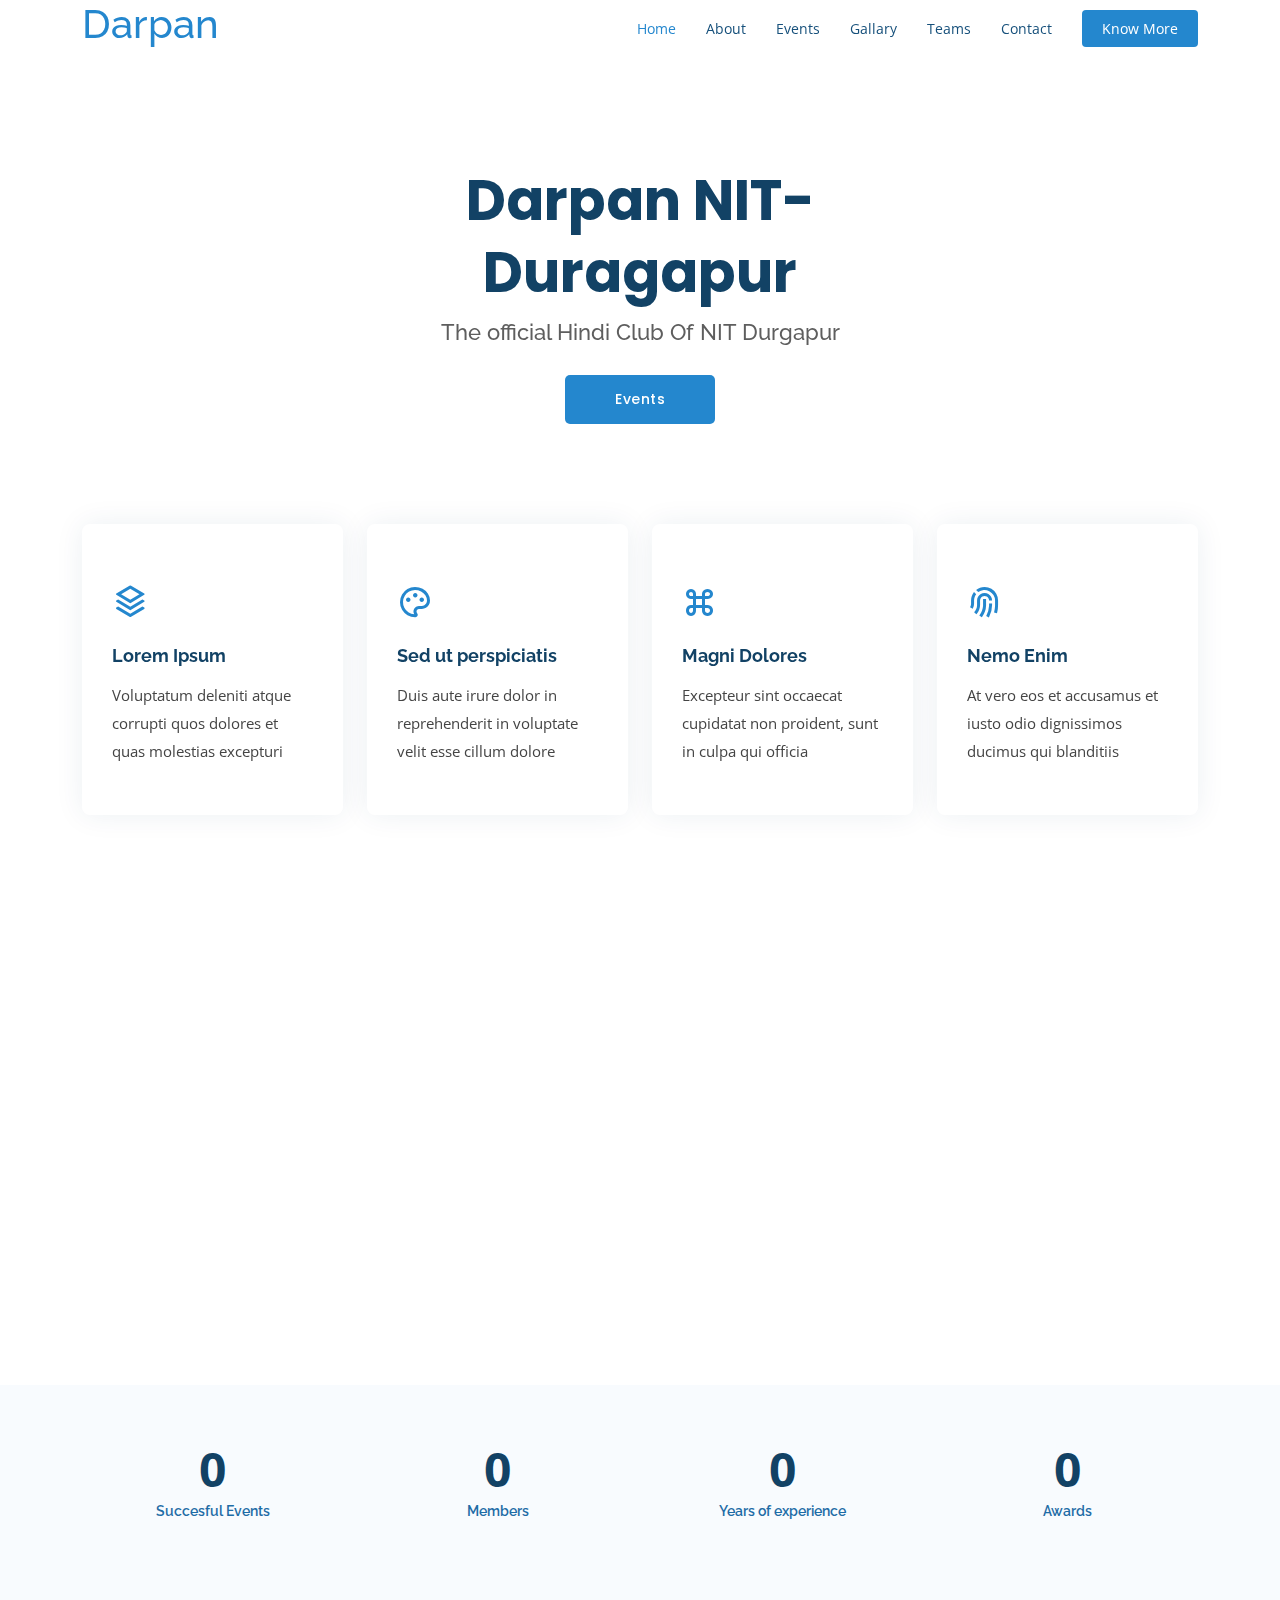
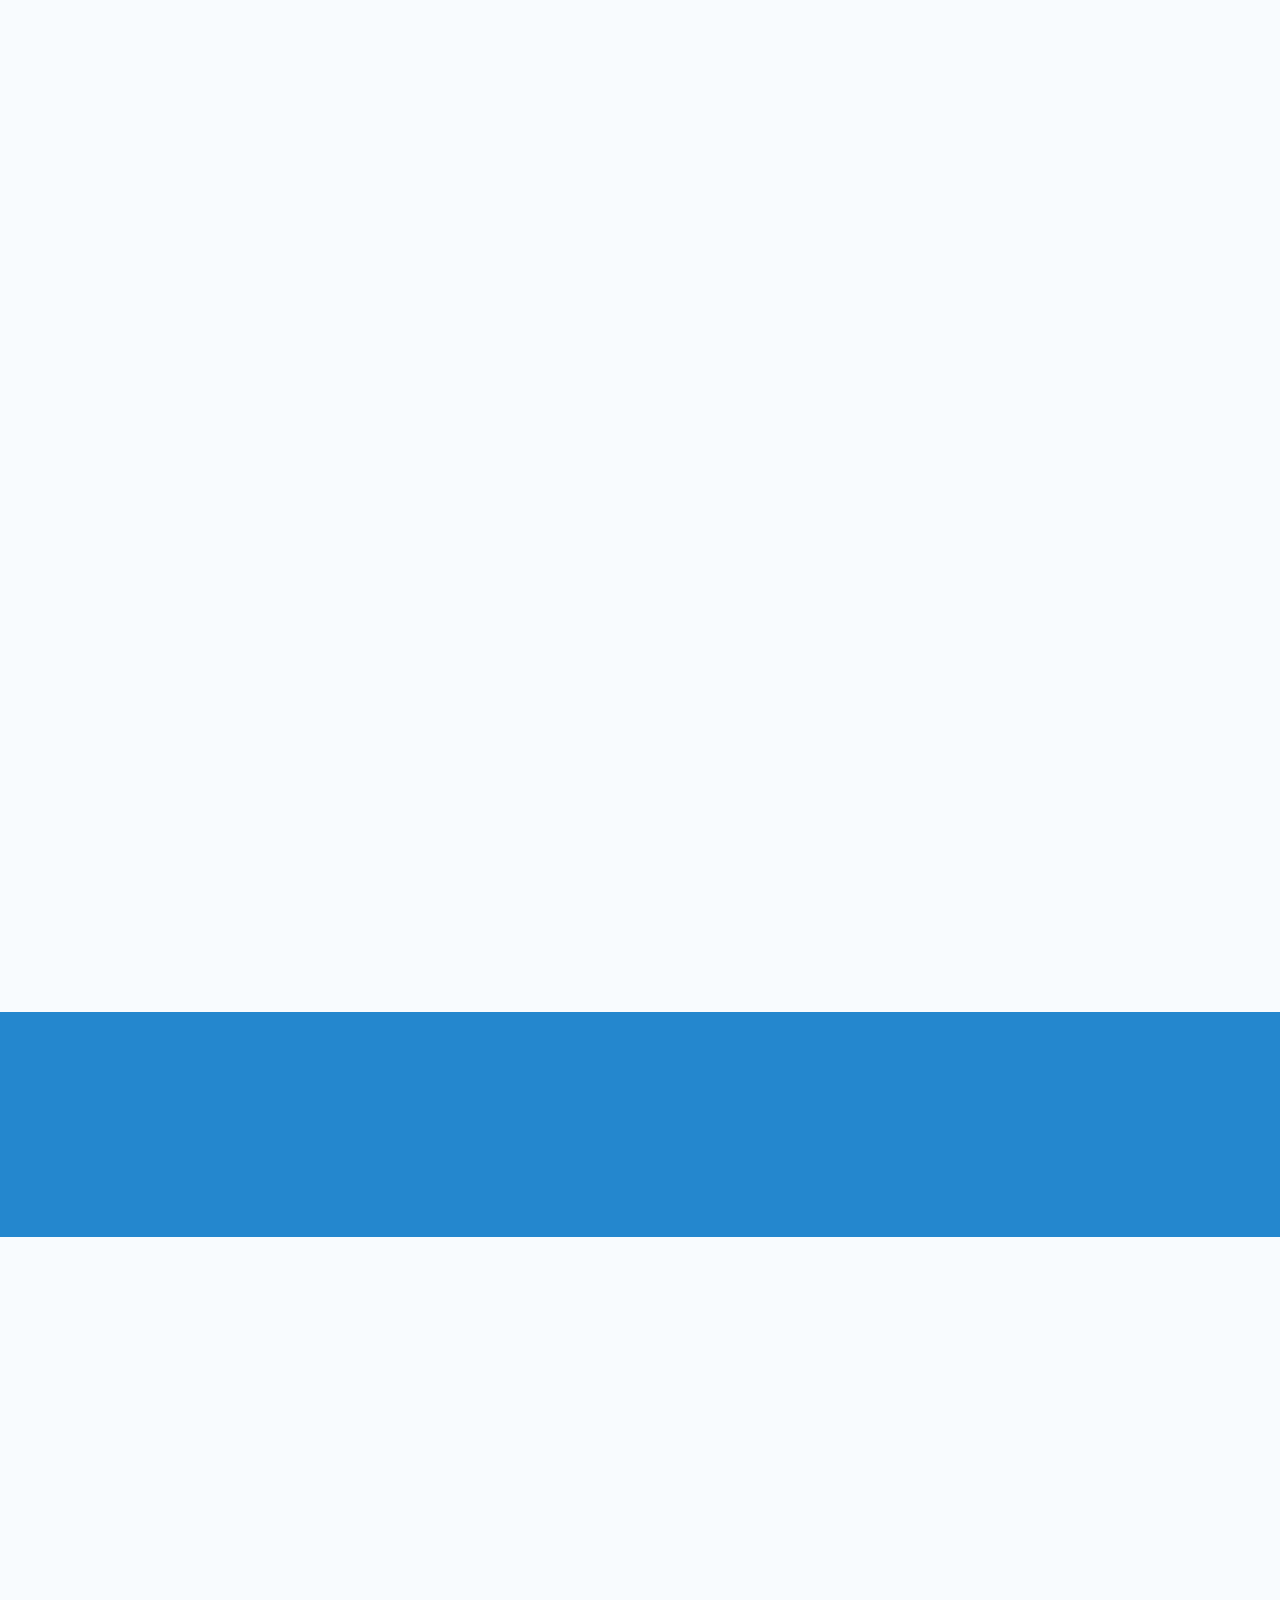
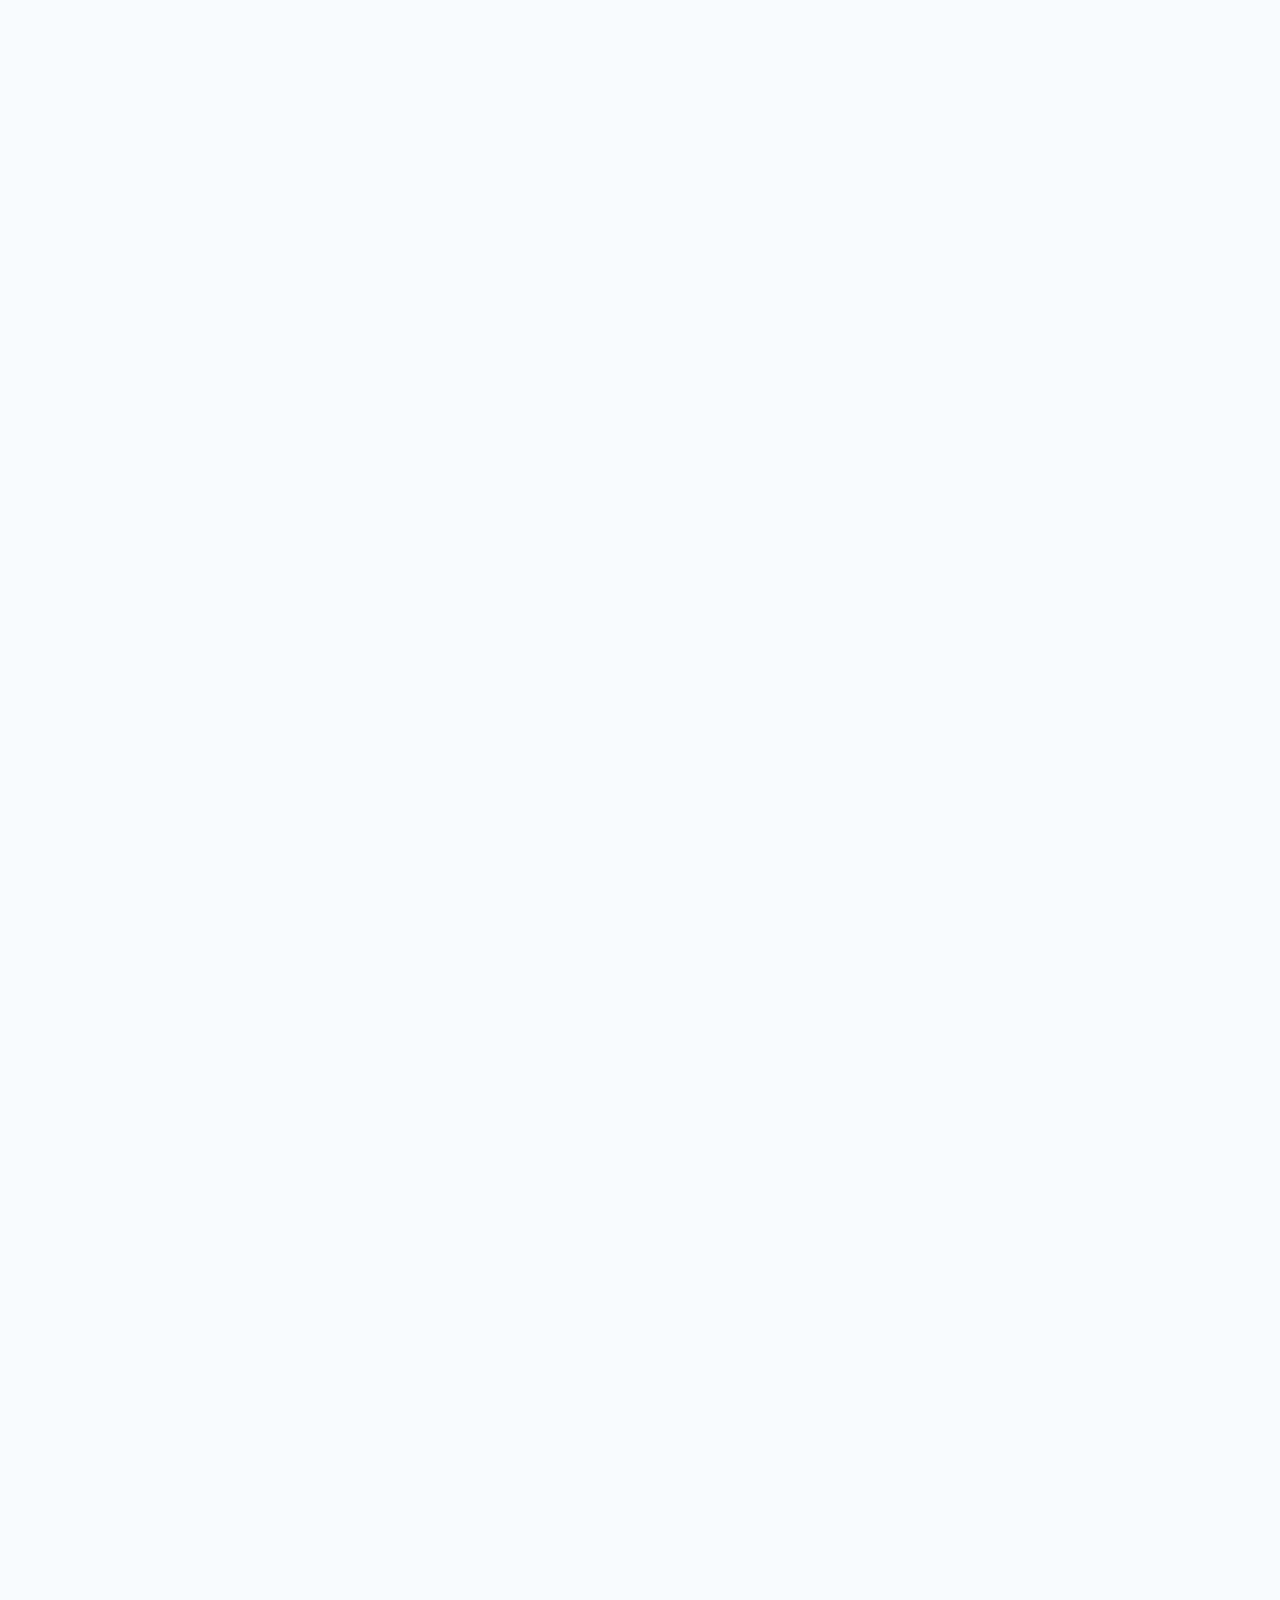
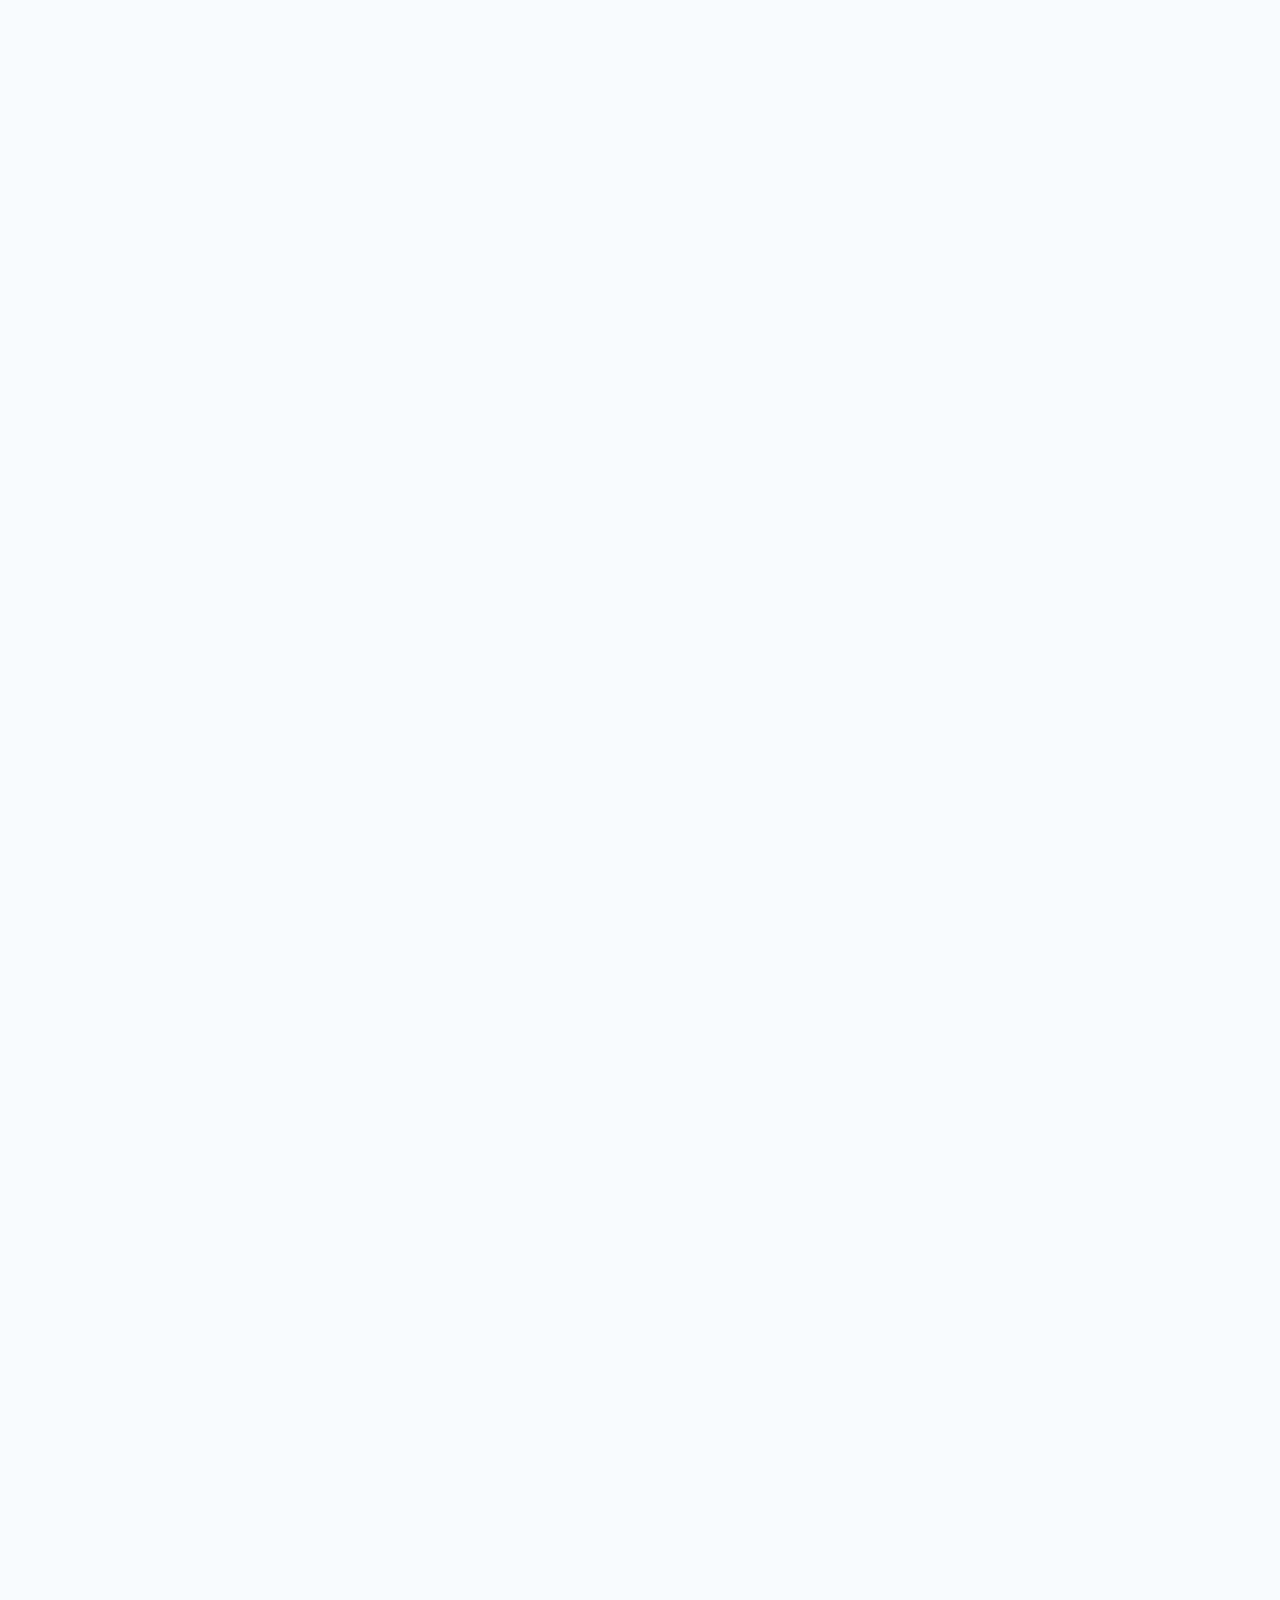
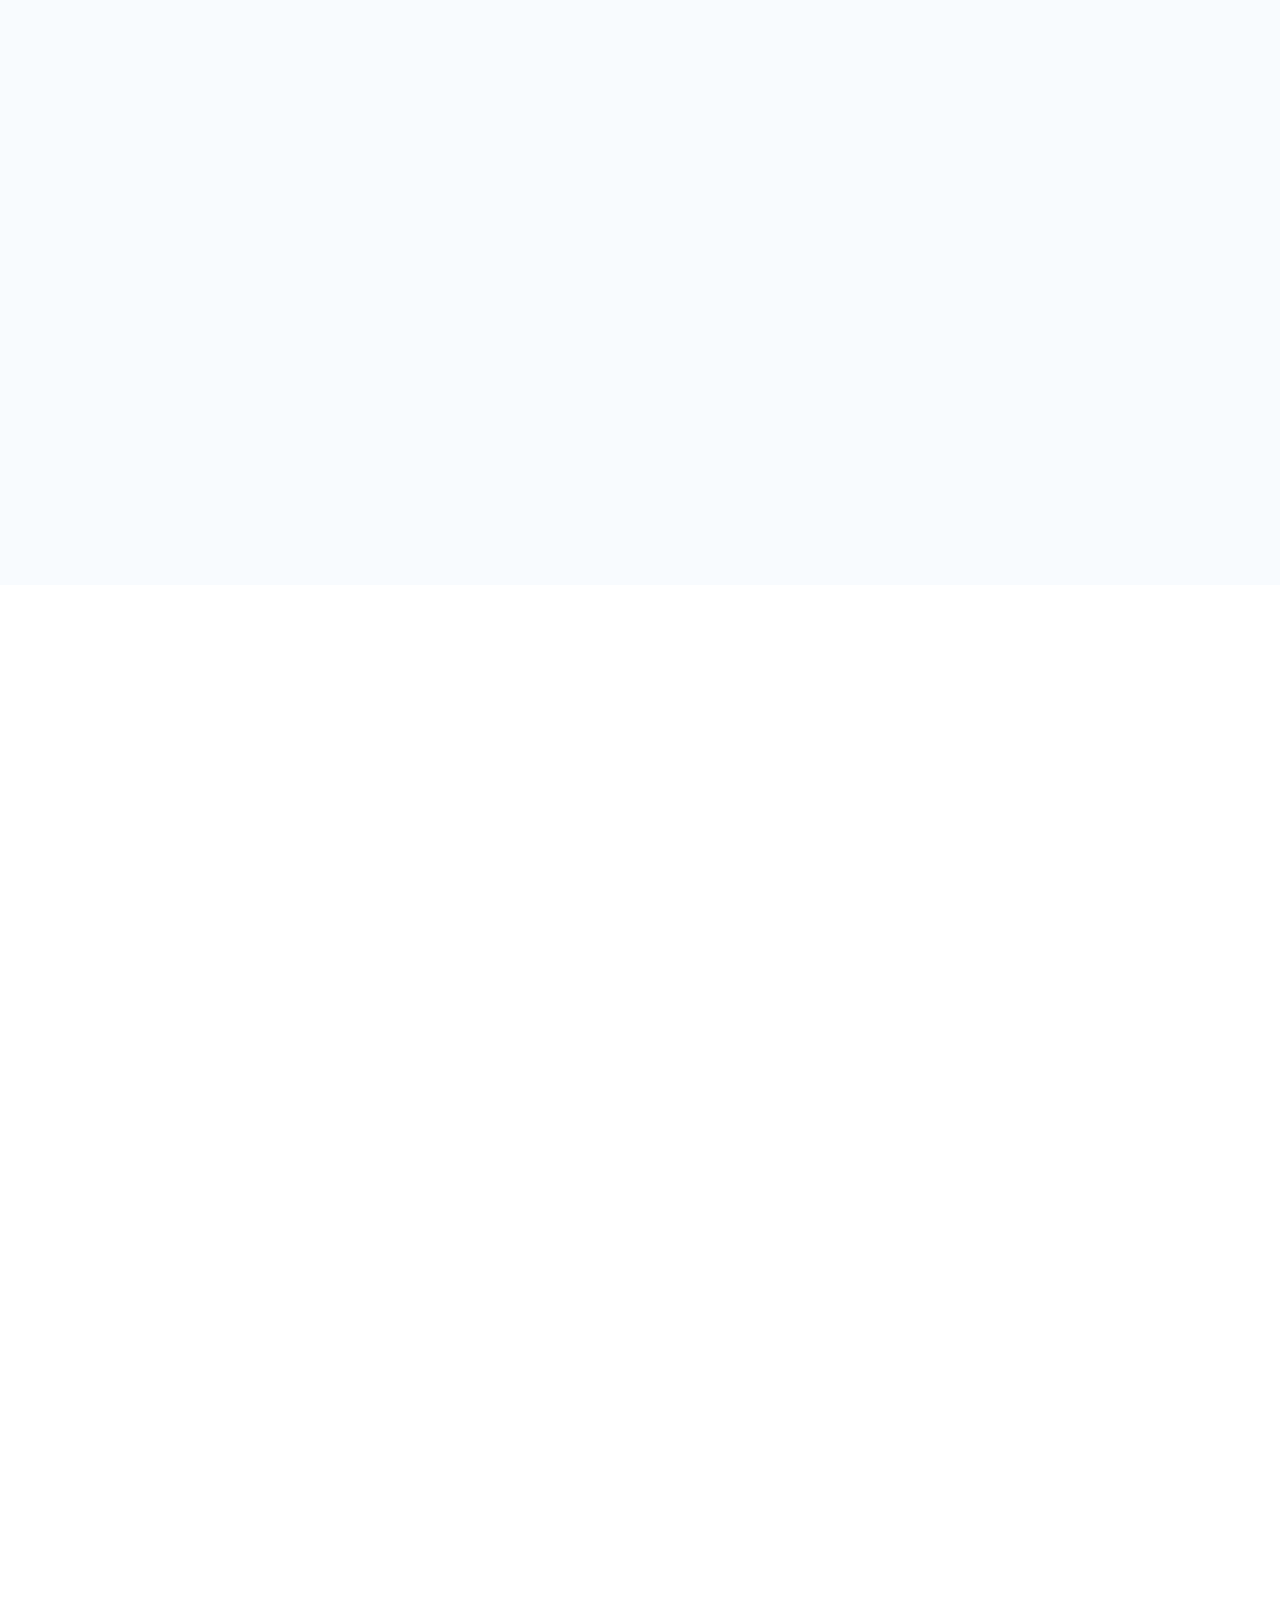
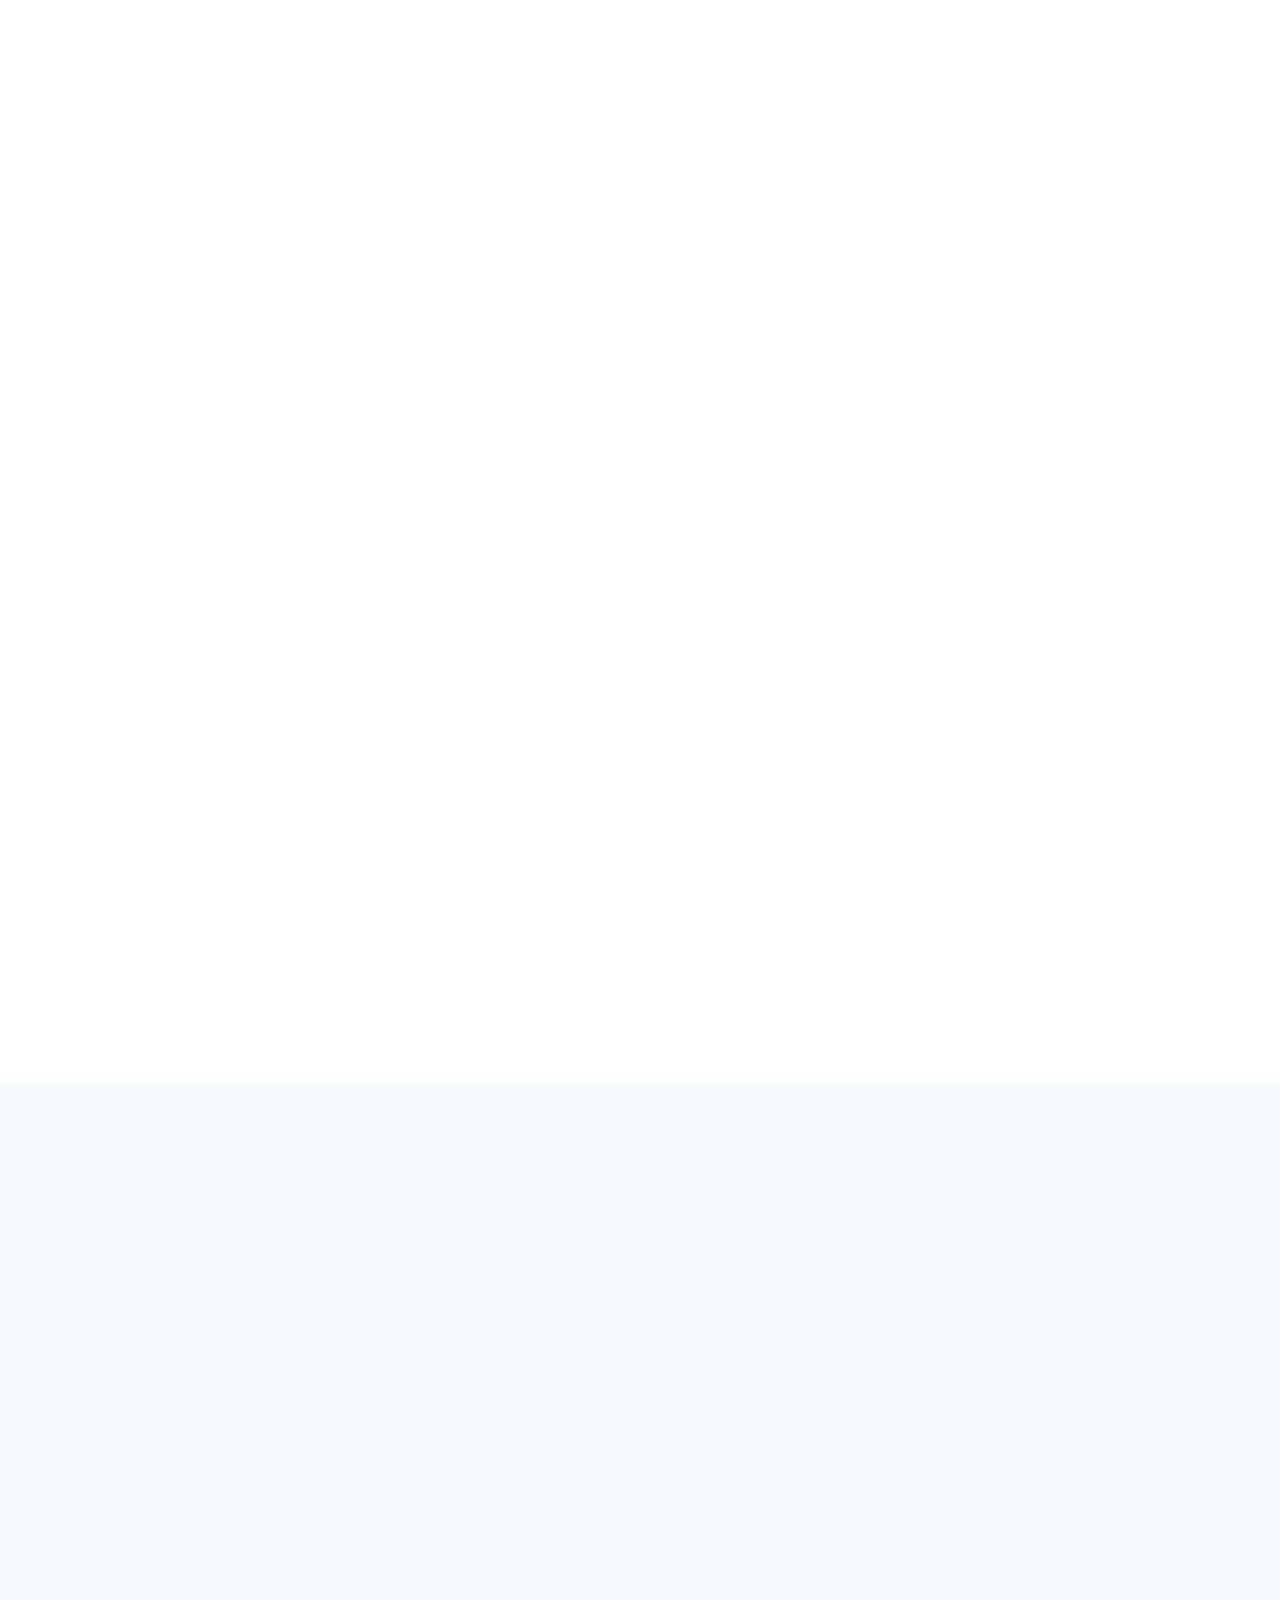
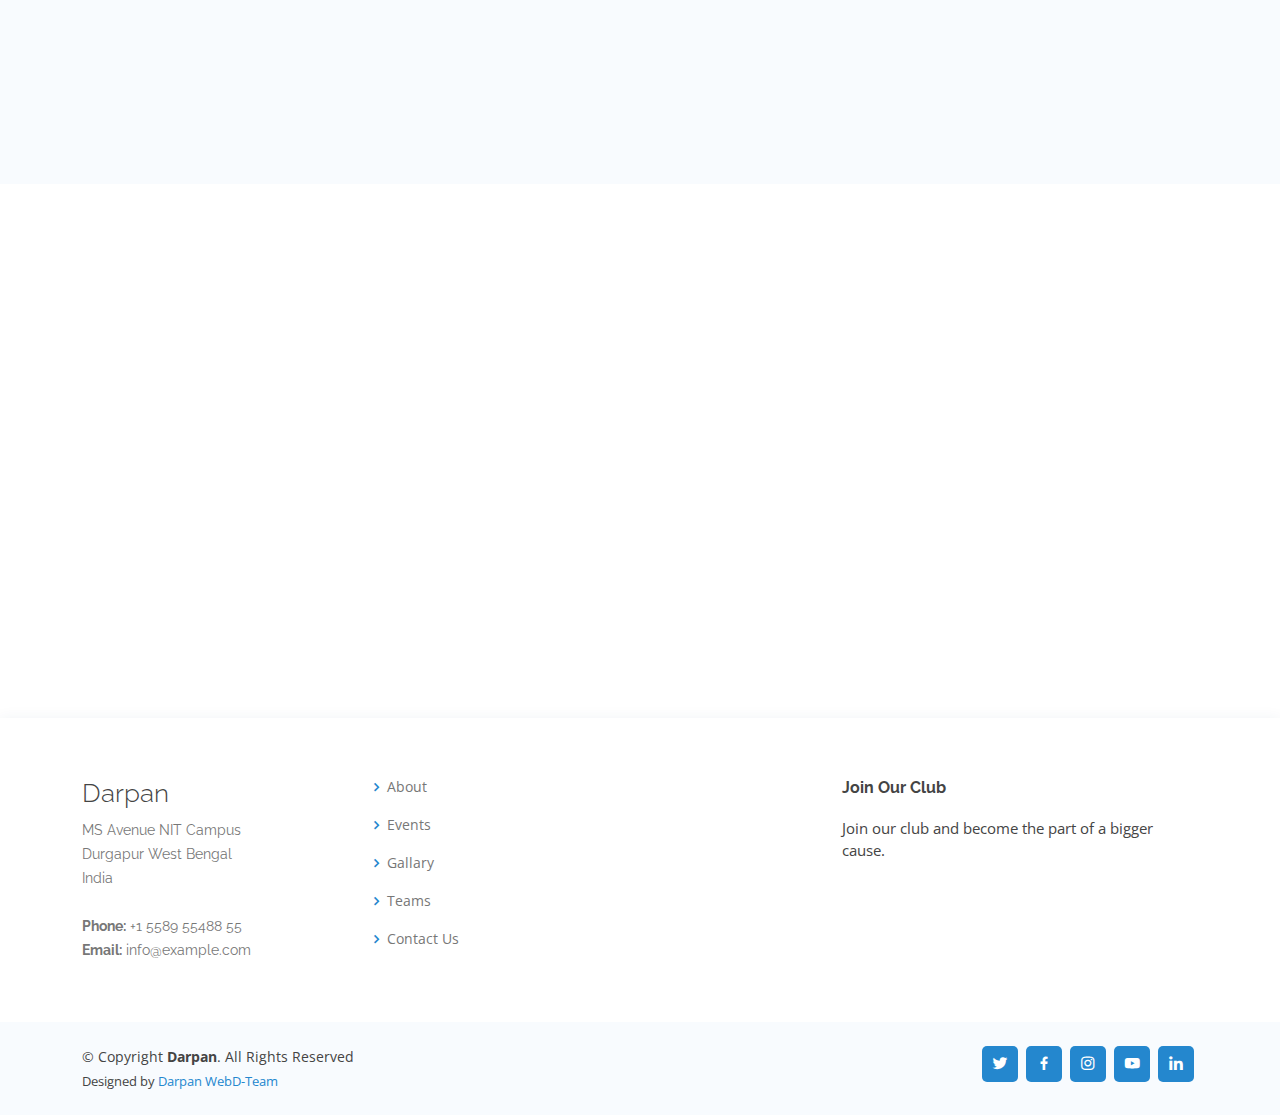
==== index.html @ a02897e9 "commit" ====
<!DOCTYPE html>
<html lang="en">

<head>
  <meta charset="utf-8">
  <meta content="width=device-width, initial-scale=1.0" name="viewport">

  <title>Darpan NIT-Duragapur</title>
  <meta content="" name="description">
  <meta content="" name="keywords">

  <!-- Favicons -->
  <link href="assets/img/darpan-logo.jpg" rel="icon">
  <link href="assets/img/darpan-logo.jpg" rel="apple-touch-icon">

  <!-- Google Fonts -->
  <link href="https://fonts.googleapis.com/css?family=Open+Sans:300,300i,400,400i,600,600i,700,700i|Raleway:300,300i,400,400i,500,500i,600,600i,700,700i|Poppins:300,300i,400,400i,500,500i,600,600i,700,700i" rel="stylesheet">

  <!-- Vendor CSS Files -->
  <link href="assets/vendor/aos/aos.css" rel="stylesheet">
  <link href="assets/vendor/bootstrap/css/bootstrap.min.css" rel="stylesheet">
  <link href="assets/vendor/bootstrap-icons/bootstrap-icons.css" rel="stylesheet">
  <link href="assets/vendor/boxicons/css/boxicons.min.css" rel="stylesheet">
  <link href="assets/vendor/glightbox/css/glightbox.min.css" rel="stylesheet">
  <link href="assets/vendor/remixicon/remixicon.css" rel="stylesheet">
  <link href="assets/vendor/swiper/swiper-bundle.min.css" rel="stylesheet">

  <!-- Template Main CSS File -->
  <link href="assets/css/style.css" rel="stylesheet">
</head>

<body>
  <!-- ======= Header ======= -->
  <header id="header" class="fixed-top">
    <div class="container d-flex align-items-center justify-content-between">

      <h1 class="logo"><a href="index.html">Darpan</a></h1>
      <!-- Uncomment below if you prefer to use an image logo -->
      <!-- <a href="index.html" class="logo"><img src="assets/img/clients/client-1.png" alt="logo" class="img-fluid"></a> -->

      <nav id="navbar" class="navbar">
        <ul>
          <li><a class="nav-link scrollto active" href="#hero">Home</a></li>
          <li><a class="nav-link scrollto" href="#about">About</a></li>
          <li><a class="nav-link scrollto" href="#services">Events</a></li>
          <li><a class="nav-link scrollto o" href="#portfolio">Gallary</a></li>
          <li><a class="nav-link scrollto" href="#team">Teams</a></li>
          <!-- <li><a class="nav-link scrollto" href="#pricing">Pricing</a></li> -->
          <!-- <li class="dropdown"><a href="#"><span>Drop Down</span> <i class="bi bi-chevron-down"></i></a>
            <ul>
              <li><a href="#">Drop Down 1</a></li>
              <li class="dropdown"><a href="#"><span>Deep Drop Down</span> <i class="bi bi-chevron-right"></i></a>
                <ul>
                  <li><a href="#">Deep Drop Down 1</a></li>
                  <li><a href="#">Deep Drop Down 2</a></li>
                  <li><a href="#">Deep Drop Down 3</a></li>
                  <li><a href="#">Deep Drop Down 4</a></li>
                  <li><a href="#">Deep Drop Down 5</a></li>
                </ul>
              </li>
              <li><a href="#">Drop Down 2</a></li>
              <li><a href="#">Drop Down 3</a></li>
              <li><a href="#">Drop Down 4</a></li>
            </ul>
          </li> -->
          <li><a class="nav-link scrollto" href="#contact">Contact</a></li>
          <li><a class="getstarted scrollto" href="#about">Know More</a></li>
        </ul>
        <i class="bi bi-list mobile-nav-toggle"></i>
      </nav><!-- .navbar -->

    </div>
  </header><!-- End Header -->

  <!-- ======= Hero Section ======= -->
  <section id="hero" class="d-flex align-items-center">
    <div class="container position-relative" data-aos="fade-up" data-aos-delay="100">
      <div class="row justify-content-center">
        <div class="col-xl-7 col-lg-9 text-center">
          <h1>Darpan NIT-Duragapur</h1>
          <h2>The official Hindi Club Of NIT Durgapur</h2>
        </div>
      </div>
      <div class="text-center">
        <a href="#services" class="btn-get-started scrollto">Events</a>
      </div>

      <div class="row icon-boxes">
        <div class="col-md-6 col-lg-3 d-flex align-items-stretch mb-5 mb-lg-0" data-aos="zoom-in" data-aos-delay="200">
          <div class="icon-box">
            <div class="icon"><i class="ri-stack-line"></i></div>
            <h4 class="title"><a href="">Lorem Ipsum</a></h4>
            <p class="description">Voluptatum deleniti atque corrupti quos dolores et quas molestias excepturi</p>
          </div>
        </div>

        <div class="col-md-6 col-lg-3 d-flex align-items-stretch mb-5 mb-lg-0" data-aos="zoom-in" data-aos-delay="300">
          <div class="icon-box">
            <div class="icon"><i class="ri-palette-line"></i></div>
            <h4 class="title"><a href="">Sed ut perspiciatis</a></h4>
            <p class="description">Duis aute irure dolor in reprehenderit in voluptate velit esse cillum dolore</p>
          </div>
        </div>

        <div class="col-md-6 col-lg-3 d-flex align-items-stretch mb-5 mb-lg-0" data-aos="zoom-in" data-aos-delay="400">
          <div class="icon-box">
            <div class="icon"><i class="ri-command-line"></i></div>
            <h4 class="title"><a href="">Magni Dolores</a></h4>
            <p class="description">Excepteur sint occaecat cupidatat non proident, sunt in culpa qui officia</p>
          </div>
        </div>

        <div class="col-md-6 col-lg-3 d-flex align-items-stretch mb-5 mb-lg-0" data-aos="zoom-in" data-aos-delay="500">
          <div class="icon-box">
            <div class="icon"><i class="ri-fingerprint-line"></i></div>
            <h4 class="title"><a href="">Nemo Enim</a></h4>
            <p class="description">At vero eos et accusamus et iusto odio dignissimos ducimus qui blanditiis</p>
          </div>
        </div>

      </div>
    </div>
  </section><!-- End Hero -->

  <main id="main">

    <!-- ======= About Section ======= -->
    <section id="about" class="about">
      <div class="container" data-aos="fade-up">

        <div class="section-title">
          <h2>About Us</h2>
          <p>Darpan is the official Hindi Club of NIT-Durgapur.</p>
        </div>

        <div class="row content">
          <div class="col-lg-6">
            <p>
              We are a group of enthusiastic people who believes that hindi should get it's pride back.
            </p>
            <ul>
              <li><i class="ri-check-double-line"></i>We are working for a cause.</li>
              <li><i class="ri-check-double-line"></i>We are shaping New India.</li>
              <li><i class="ri-check-double-line"></i>We are aspiring india.</li>
            </ul>
          </div>
          <div class="col-lg-6 pt-4 pt-lg-0">
            <p>
              We are the Hindi society of NIT Durgapur, actively engaged in the service of 'Hindi', official language of the Indian Republic. Darpan looks forward to the overall development of people with different types of programs. We provide valuable and useful platforms for the promotion of talent of students, as well as awards, cash prizes and citations to honor their merit. Various offline and online events are organised throughout the year. Promoting rajbhasa 'Hindi' is the first priority of Darpan and will continue to establish Hindi language on its peak growth with its proper functions. 
            </p>
            <!-- <a href="#" class="btn-learn-more">Learn More</a> -->
          </div>
        </div>

      </div>
    </section><!-- End About Section -->

    <!-- ======= Counts Section ======= -->
    <section id="counts" class="counts section-bg">
      <div class="container">

        <div class="row justify-content-end">

          <div class="col-lg-3 col-md-5 col-6 d-md-flex align-items-md-stretch">
            <div class="count-box">
              <span data-purecounter-start="0" data-purecounter-end="65" data-purecounter-duration="2" class="purecounter"></span>
              <p>Succesful Events</p>
            </div>
          </div>

          <div class="col-lg-3 col-md-5 col-6 d-md-flex align-items-md-stretch">
            <div class="count-box">
              <span data-purecounter-start="0" data-purecounter-end="85" data-purecounter-duration="2" class="purecounter"></span>
              <p>Members</p>
            </div>
          </div>

          <div class="col-lg-3 col-md-5 col-6 d-md-flex align-items-md-stretch">
            <div class="count-box">
              <span data-purecounter-start="0" data-purecounter-end="30" data-purecounter-duration="2" class="purecounter"></span>
              <p>Years of experience</p>
            </div>
          </div>

          <div class="col-lg-3 col-md-5 col-6 d-md-flex align-items-md-stretch">
            <div class="count-box">
              <span data-purecounter-start="0" data-purecounter-end="20" data-purecounter-duration="2" class="purecounter"></span>
              <p>Awards</p>
            </div>
          </div>

        </div>

      </div>
    </section>
    <!-- End Counts Section -->

    <!-- ======= About Video Section ======= -->
    <!-- <section id="about-video" class="about-video">
      <div class="container" data-aos="fade-up">

        <div class="row">

          <div class="col-lg-6 video-box align-self-baseline" data-aos="fade-right" data-aos-delay="100">
            <img src="assets/img/about-video.jpg" class="img-fluid" alt="">
            <a href="https://www.youtube.com/watch?v=TUawyJn7dws&list=RDTUawyJn7dws&start_radio=1&ab_channel=JattLifeStudios" class="glightbox play-btn mb-4" data-vbtype="video" data-autoplay="true"></a>
          </div>

          <div class="col-lg-6 pt-3 pt-lg-0 content" data-aos="fade-left" data-aos-delay="100">
            <h3>Voluptatem dignissimos provident quasi corporis voluptates sit assumenda.</h3>
            <p class="fst-italic">
              Lorem ipsum dolor sit amet, consectetur adipiscing elit, sed do eiusmod tempor incididunt ut labore et dolore
              magna aliqua.
            </p>
            <ul>
              <li><i class="bx bx-check-double"></i> Ullamco laboris nisi ut aliquip ex ea commodo consequat.</li>
              <li><i class="bx bx-check-double"></i> Duis aute irure dolor in reprehenderit in voluptate velit.</li>
              <li><i class="bx bx-check-double"></i> Voluptate repellendus pariatur reprehenderit corporis sint.</li>
              <li><i class="bx bx-check-double"></i> Ullamco laboris nisi ut aliquip ex ea commodo consequat. Duis aute irure dolor in reprehenderit in voluptate trideta storacalaperda mastiro dolore eu fugiat nulla pariatur.</li>
            </ul>
            <p>
              Ullamco laboris nisi ut aliquip ex ea commodo consequat. Duis aute irure dolor in reprehenderit in voluptate
              velit esse cillum dolore eu fugiat nulla pariatur. Excepteur sint occaecat cupidatat non proident, sunt in
              culpa qui officia deserunt mollit anim id est laborum
            </p>
          </div>

        </div>

      </div>
    </section> -->
    <!-- End About Video Section -->

    <!-- ======= Services Section ======= -->
    <section id="services" class="services section-bg">
      <div class="container" data-aos="fade-up">

        <div class="section-title">
          <h2>Events</h2>
          <p>Magnam dolores commodi suscipit. Necessitatibus eius consequatur ex aliquid fuga eum quidem. Sit sint consectetur velit. Quisquam quos quisquam cupiditate. Et nemo qui impedit suscipit alias ea. Quia fugiat sit in iste officiis commodi quidem hic quas.</p>
        </div>

        <div class="row">
          <div class="col-lg-4 col-md-6 d-flex align-items-stretch" data-aos="zoom-in" data-aos-delay="100">
            <div class="icon-box iconbox-blue">
              <div class="icon">
                <svg width="100" height="100" viewBox="0 0 600 600" xmlns="http://www.w3.org/2000/svg">
                  <path stroke="none" stroke-width="0" fill="#f5f5f5" d="M300,521.0016835830174C376.1290562159157,517.8887921683347,466.0731472004068,529.7835943286574,510.70327084640275,468.03025145048787C554.3714126377745,407.6079735673963,508.03601936045806,328.9844924480964,491.2728898941984,256.3432110539036C474.5976632858925,184.082847569629,479.9380746630129,96.60480741107993,416.23090153303,58.64404602377083C348.86323505073057,18.502131276798302,261.93793281208167,40.57373210992963,193.5410806939664,78.93577620505333C130.42746243093433,114.334589627462,98.30271207620316,179.96522072025542,76.75703585869454,249.04625023123273C51.97151888228291,328.5150500222984,13.704378332031375,421.85034740162234,66.52175969318436,486.19268352777647C119.04800174914682,550.1803526380478,217.28368757567262,524.383925680826,300,521.0016835830174"></path>
                </svg>
                <i class="bx bxl-dribbble"></i>
              </div>
              <h4><a href="">Lorem Ipsum</a></h4>
              <p>Voluptatum deleniti atque corrupti quos dolores et quas molestias excepturi</p>
            </div>
          </div>

          <div class="col-lg-4 col-md-6 d-flex align-items-stretch mt-4 mt-md-0" data-aos="zoom-in" data-aos-delay="200">
            <div class="icon-box iconbox-orange ">
              <div class="icon">
                <svg width="100" height="100" viewBox="0 0 600 600" xmlns="http://www.w3.org/2000/svg">
                  <path stroke="none" stroke-width="0" fill="#f5f5f5" d="M300,582.0697525312426C382.5290701553225,586.8405444964366,449.9789794690241,525.3245884688669,502.5850820975895,461.55621195738473C556.606425686781,396.0723002908107,615.8543463187945,314.28637112970534,586.6730223649479,234.56875336149918C558.9533121215079,158.8439757836574,454.9685369536778,164.00468322053177,381.49747125262974,130.76875717737553C312.15926192815925,99.40240125094834,248.97055460311594,18.661163978235184,179.8680185752513,50.54337015887873C110.5421016452524,82.52863877960104,119.82277516462835,180.83849132639028,109.12597500060166,256.43424936330496C100.08760227029461,320.3096726198365,92.17705696193138,384.0621239912766,124.79988738764834,439.7174275375508C164.83382741302287,508.01625554203684,220.96474134820875,577.5009287672846,300,582.0697525312426"></path>
                </svg>
                <i class="bx bx-file"></i>
              </div>
              <h4><a href="">Sed Perspiciatis</a></h4>
              <p>Duis aute irure dolor in reprehenderit in voluptate velit esse cillum dolore</p>
            </div>
          </div>

          <div class="col-lg-4 col-md-6 d-flex align-items-stretch mt-4 mt-lg-0" data-aos="zoom-in" data-aos-delay="300">
            <div class="icon-box iconbox-pink">
              <div class="icon">
                <svg width="100" height="100" viewBox="0 0 600 600" xmlns="http://www.w3.org/2000/svg">
                  <path stroke="none" stroke-width="0" fill="#f5f5f5" d="M300,541.5067337569781C382.14930387511276,545.0595476570109,479.8736841581634,548.3450877840088,526.4010558755058,480.5488172755941C571.5218469581645,414.80211281144784,517.5187510058486,332.0715597781072,496.52539010469104,255.14436215662573C477.37192572678356,184.95920475031193,473.57363656557914,105.61284051026155,413.0603344069578,65.22779650032875C343.27470386102294,18.654635553484475,251.2091493199835,5.337323636656869,175.0934190732945,40.62881213300186C97.87086631185822,76.43348514350839,51.98124368387456,156.15599469081315,36.44837278890362,239.84606092416172C21.716077023791087,319.22268207091537,43.775223500013084,401.1760424656574,96.891909868211,461.97329694683043C147.22146801428983,519.5804099606455,223.5754009179313,538.201503339737,300,541.5067337569781"></path>
                </svg>
                <i class="bx bx-tachometer"></i>
              </div>
              <h4><a href="">Magni Dolores</a></h4>
              <p>Excepteur sint occaecat cupidatat non proident, sunt in culpa qui officia</p>
            </div>
          </div>

          <div class="col-lg-4 col-md-6 d-flex align-items-stretch mt-4" data-aos="zoom-in" data-aos-delay="100">
            <div class="icon-box iconbox-yellow">
              <div class="icon">
                <svg width="100" height="100" viewBox="0 0 600 600" xmlns="http://www.w3.org/2000/svg">
                  <path stroke="none" stroke-width="0" fill="#f5f5f5" d="M300,503.46388370962813C374.79870501325706,506.71871716319447,464.8034551963731,527.1746412648533,510.4981551193396,467.86667711651364C555.9287308511215,408.9015244558933,512.6030010748507,327.5744911775523,490.211057578863,256.5855673507754C471.097692560561,195.9906835881958,447.69079081568157,138.11976852964426,395.19560036434837,102.3242989838813C329.3053358748298,57.3949838291264,248.02791733380457,8.279543830951368,175.87071277845988,42.242879143198664C103.41431057327972,76.34704239035025,93.79494320519305,170.9812938413882,81.28167332365135,250.07896920659033C70.17666984294237,320.27484674793965,64.84698225790005,396.69656628748305,111.28512138212992,450.4950937839243C156.20124167950087,502.5303643271138,231.32542653798444,500.4755392045468,300,503.46388370962813"></path>
                </svg>
                <i class="bx bx-layer"></i>
              </div>
              <h4><a href="">Nemo Enim</a></h4>
              <p>At vero eos et accusamus et iusto odio dignissimos ducimus qui blanditiis</p>
            </div>
          </div>

          <div class="col-lg-4 col-md-6 d-flex align-items-stretch mt-4" data-aos="zoom-in" data-aos-delay="200">
            <div class="icon-box iconbox-red">
              <div class="icon">
                <svg width="100" height="100" viewBox="0 0 600 600" xmlns="http://www.w3.org/2000/svg">
                  <path stroke="none" stroke-width="0" fill="#f5f5f5" d="M300,532.3542879108572C369.38199826031484,532.3153073249985,429.10787420159085,491.63046689027357,474.5244479745417,439.17860296908856C522.8885846962883,383.3225815378663,569.1668002868075,314.3205725914397,550.7432151929288,242.7694973846089C532.6665558377875,172.5657663291529,456.2379748765914,142.6223662098291,390.3689995646985,112.34683881706744C326.66090330228417,83.06452184765237,258.84405631176094,53.51806209861945,193.32584062364296,78.48882559362697C121.61183558270385,105.82097193414197,62.805066853699245,167.19869350419734,48.57481801355237,242.6138429142374C34.843463184063346,315.3850353017275,76.69343916112496,383.4422959591041,125.22947124332185,439.3748458443577C170.7312796277747,491.8107796887764,230.57421082200815,532.3932930995766,300,532.3542879108572"></path>
                </svg>
                <i class="bx bx-slideshow"></i>
              </div>
              <h4><a href="">Dele Cardo</a></h4>
              <p>Quis consequatur saepe eligendi voluptatem consequatur dolor consequuntur</p>
            </div>
          </div>

          <div class="col-lg-4 col-md-6 d-flex align-items-stretch mt-4" data-aos="zoom-in" data-aos-delay="300">
            <div class="icon-box iconbox-teal">
              <div class="icon">
                <svg width="100" height="100" viewBox="0 0 600 600" xmlns="http://www.w3.org/2000/svg">
                  <path stroke="none" stroke-width="0" fill="#f5f5f5" d="M300,566.797414625762C385.7384707136149,576.1784315230908,478.7894351017131,552.8928747891023,531.9192734346935,484.94944893311C584.6109503024035,417.5663521118492,582.489472248146,322.67544863468447,553.9536738515405,242.03673114598146C529.1557734026468,171.96086150256528,465.24506316201064,127.66468636344209,395.9583748389544,100.7403814666027C334.2173773831606,76.7482773500951,269.4350130405921,84.62216499799875,207.1952322260088,107.2889140133804C132.92018162631612,134.33871894543012,41.79353780512637,160.00259165414826,22.644507872594943,236.69541883565114C3.319112789854554,314.0945973066697,72.72355303640163,379.243833228382,124.04198916343866,440.3218312028393C172.9286146004772,498.5055451809895,224.45579914871206,558.5317968840102,300,566.797414625762"></path>
                </svg>
                <i class="bx bx-arch"></i>
              </div>
              <h4><a href="">Divera Don</a></h4>
              <p>Modi nostrum vel laborum. Porro fugit error sit minus sapiente sit aspernatur</p>
            </div>
          </div>

        </div>

      </div>
    </section><!-- End Sevices Section -->

    <!-- ======= Cta Section ======= -->
    <section id="cta" class="cta">
      <div class="container" data-aos="zoom-in">
        <div class="text-center">
          <h3>Faclty Adviser</h3>
          <p> Duis aute irure dolor in reprehenderit in voluptate velit esse cillum dolore eu fugiat nulla pariatur. Excepteur sint occaecat cupidatat non proident, sunt in culpa qui officia deserunt mollit anim id est laborum.</p>
        </div>
      </div>
    </section>
    <!-- End Cta Section -->

    <!-- ======= Cta Section ======= -->
    <!-- <section id="cta" class="cta">
      <div class="container" data-aos="zoom-in">
        <div class="text-center">
          <h3>Call To Action</h3>
          <p> Duis aute irure dolor in reprehenderit in voluptate velit esse cillum dolore eu fugiat nulla pariatur. Excepteur sint occaecat cupidatat non proident, sunt in culpa qui officia deserunt mollit anim id est laborum.</p>
          <a class="cta-btn" href="#">Call To Action</a>
        </div>
      </div>
    </section> -->
    <!-- End Cta Section -->

    <!-- ======= Final Year Team Section ======= -->
    <section id="team" class="team section-bg">
      <div class="container" data-aos="fade-up">

        <div class="section-title">
          <h2>Office Bearers</h2>
          <p>Magnam dolores commodi suscipit. Necessitatibus eius consequatur ex aliquid fuga eum quidem. Sit sint consectetur velit. Quisquam quos quisquam cupiditate. Et nemo qui impedit suscipit alias ea. Quia fugiat sit in iste officiis commodi quidem hic quas.</p>
        </div>

        <div class="row">

          <div class="col-lg-3 col-md-6 d-flex align-items-stretch" data-aos="fade-up" data-aos-delay="100">
            <div class="member">
              <div class="member-img">
                <img src="assets/img/team/team-1.jpg" class="img-fluid" alt="">
                <div class="social">
                  <a href=""><i class="bi bi-twitter"></i></a>
                  <a href=""><i class="bi bi-facebook"></i></a>
                  <a href=""><i class="bi bi-instagram"></i></a>
                  <a href=""><i class="bi bi-linkedin"></i></a>
                </div>
              </div>
              <div class="member-info">
                <h4>Rahul Kumar shaw</h4>
                <span>Presedent</span>
              </div>
            </div>
          </div>

          <div class="col-lg-3 col-md-6 d-flex align-items-stretch" data-aos="fade-up" data-aos-delay="200">
            <div class="member">
              <div class="member-img">
                <img src="assets/img/team/team-2.jpg" class="img-fluid" alt="">
                <div class="social">
                  <a href=""><i class="bi bi-twitter"></i></a>
                  <a href=""><i class="bi bi-facebook"></i></a>
                  <a href=""><i class="bi bi-instagram"></i></a>
                  <a href=""><i class="bi bi-linkedin"></i></a>
                </div>
              </div>
              <div class="member-info">
                <h4>Adarsh Pandey</h4>
                <span>Vice-Presedent</span>
              </div>
            </div>
          </div>

          <div class="col-lg-3 col-md-6 d-flex align-items-stretch" data-aos="fade-up" data-aos-delay="300">
            <div class="member">
              <div class="member-img">
                <img src="assets/img/team/team-3.jpg" class="img-fluid" alt="">
                <div class="social">
                  <a href=""><i class="bi bi-twitter"></i></a>
                  <a href=""><i class="bi bi-facebook"></i></a>
                  <a href=""><i class="bi bi-instagram"></i></a>
                  <a href=""><i class="bi bi-linkedin"></i></a>
                </div>
              </div>
              <div class="member-info">
                <h4>Sandeep Kumar Vaishya</h4>
                <span>Vice-presedent</span>
              </div>
            </div>
          </div>

          <div class="col-lg-3 col-md-6 d-flex align-items-stretch" data-aos="fade-up" data-aos-delay="400">
            <div class="member">
              <div class="member-img">
                <img src="assets/img/team/team-4.jpg" class="img-fluid" alt="">
                <div class="social">
                  <a href=""><i class="bi bi-twitter"></i></a>
                  <a href=""><i class="bi bi-facebook"></i></a>
                  <a href=""><i class="bi bi-instagram"></i></a>
                  <a href=""><i class="bi bi-linkedin"></i></a>
                </div>
              </div>
              <div class="member-info">
                <h4>Avishek Shaw</h4>
                <span>General Secretery</span>
              </div>
            </div>
          </div>

        </div>


        
        <div class="row">

          <div class="col-lg-3 col-md-6 d-flex align-items-stretch" data-aos="fade-up" data-aos-delay="100">
            <div class="member">
              <div class="member-img">
                <img src="assets/img/team/team-1.jpg" class="img-fluid" alt="">
                <div class="social">
                  <a href=""><i class="bi bi-twitter"></i></a>
                  <a href=""><i class="bi bi-facebook"></i></a>
                  <a href=""><i class="bi bi-instagram"></i></a>
                  <a href=""><i class="bi bi-linkedin"></i></a>
                </div>
              </div>
              <div class="member-info">
                <h4>Anand Nagar</h4>
                <span>Tresurer</span>
              </div>
            </div>
          </div>

          <div class="col-lg-3 col-md-6 d-flex align-items-stretch" data-aos="fade-up" data-aos-delay="200">
            <div class="member">
              <div class="member-img">
                <img src="assets/img/team/team-2.jpg" class="img-fluid" alt="">
                <div class="social">
                  <a href=""><i class="bi bi-twitter"></i></a>
                  <a href=""><i class="bi bi-facebook"></i></a>
                  <a href=""><i class="bi bi-instagram"></i></a>
                  <a href=""><i class="bi bi-linkedin"></i></a>
                </div>
              </div>
              <div class="member-info">
                <h4>Rishabh Yadav</h4>
                <span>Associate General Secretery</span>
              </div>
            </div>
          </div>

          <div class="col-lg-3 col-md-6 d-flex align-items-stretch" data-aos="fade-up" data-aos-delay="300">
            <div class="member">
              <div class="member-img">
                <img src="assets/img/team/team-3.jpg" class="img-fluid" alt="">
                <div class="social">
                  <a href=""><i class="bi bi-twitter"></i></a>
                  <a href=""><i class="bi bi-facebook"></i></a>
                  <a href=""><i class="bi bi-instagram"></i></a>
                  <a href=""><i class="bi bi-linkedin"></i></a>
                </div>
              </div>
              <div class="member-info">
                <h4>Ankit Jaiswal</h4>
                <span>Convenor</span>
              </div>
            </div>
          </div>

          <div class="col-lg-3 col-md-6 d-flex align-items-stretch" data-aos="fade-up" data-aos-delay="400">
            <div class="member">
              <div class="member-img">
                <img src="assets/img/team/team-4.jpg" class="img-fluid" alt="">
                <div class="social">
                  <a href=""><i class="bi bi-twitter"></i></a>
                  <a href=""><i class="bi bi-facebook"></i></a>
                  <a href=""><i class="bi bi-instagram"></i></a>
                  <a href=""><i class="bi bi-linkedin"></i></a>
                </div>
              </div>
              <div class="member-info">
                <h4>Amit</h4>
                <span>Creative Head</span>
              </div>
            </div>
          </div>

        </div>



        <div class="row d-flex align-items-center justify-content-center">

          <div class="col-lg-3 col-md-6 d-flex align-items-stretch" data-aos="fade-up" data-aos-delay="100">
            <div class="member">
              <div class="member-img">
                <img src="assets/img/team/team-1.jpg" class="img-fluid" alt="">
                <div class="social">
                  <a href=""><i class="bi bi-twitter"></i></a>
                  <a href=""><i class="bi bi-facebook"></i></a>
                  <a href=""><i class="bi bi-instagram"></i></a>
                  <a href=""><i class="bi bi-linkedin"></i></a>
                </div>
              </div>
              <div class="member-info">
                <h4>Sachin</h4>
                <span>Tech Head</span>
              </div>
            </div>
          </div>

          <div class="col-lg-3 col-md-6 d-flex align-items-stretch" data-aos="fade-up" data-aos-delay="200">
            <div class="member">
              <div class="member-img">
                <img src="assets/img/team/team-2.jpg" class="img-fluid" alt="">
                <div class="social">
                  <a href=""><i class="bi bi-twitter"></i></a>
                  <a href=""><i class="bi bi-facebook"></i></a>
                  <a href=""><i class="bi bi-instagram"></i></a>
                  <a href=""><i class="bi bi-linkedin"></i></a>
                </div>
              </div>
              <div class="member-info">
                <h4>Shubham Raj</h4>
                <span>Event And Sponsorship Head</span>
              </div>
            </div>
          </div>

        </div>

      </div>
    </section><!-- End Team Section -->

    <!-- ======= 3rd year Team Section ======= -->
    <section id="team" class="team section-bg">
      <div class="container" data-aos="fade-up">

        <div class="section-title">
          <h2>pre-final years</h2>
          <p>Magnam dolores commodi suscipit. Necessitatibus eius consequatur ex aliquid fuga eum quidem. Sit sint consectetur velit. Quisquam quos quisquam cupiditate. Et nemo qui impedit suscipit alias ea. Quia fugiat sit in iste officiis commodi quidem hic quas.</p>
        </div>

        <div class="row">

          <div class="col-lg-3 col-md-6 d-flex align-items-stretch" data-aos="fade-up" data-aos-delay="100">
            <div class="member">
              <div class="member-img">
                <img src="assets/img/team/team-1.jpg" class="img-fluid" alt="">
                <div class="social">
                  <a href=""><i class="bi bi-twitter"></i></a>
                  <a href=""><i class="bi bi-facebook"></i></a>
                  <a href=""><i class="bi bi-instagram"></i></a>
                  <a href=""><i class="bi bi-linkedin"></i></a>
                </div>
              </div>
              <div class="member-info">
                <h4>Harsh Shrivastav</h4>
                <!-- <span>Chief Executive Officer</span> -->
              </div>
            </div>
          </div>

          <div class="col-lg-3 col-md-6 d-flex align-items-stretch" data-aos="fade-up" data-aos-delay="200">
            <div class="member">
              <div class="member-img">
                <img src="assets/img/team/team-2.jpg" class="img-fluid" alt="">
                <div class="social">
                  <a href=""><i class="bi bi-twitter"></i></a>
                  <a href=""><i class="bi bi-facebook"></i></a>
                  <a href=""><i class="bi bi-instagram"></i></a>
                  <a href=""><i class="bi bi-linkedin"></i></a>
                </div>
              </div>
              <div class="member-info">
                <h4>Shivendra Singh</h4>
                <!-- <span>Product Manager</span> -->
              </div>
            </div>
          </div>

          <div class="col-lg-3 col-md-6 d-flex align-items-stretch" data-aos="fade-up" data-aos-delay="300">
            <div class="member">
              <div class="member-img">
                <img src="assets/img/team/team-3.jpg" class="img-fluid" alt="">
                <div class="social">
                  <a href=""><i class="bi bi-twitter"></i></a>
                  <a href=""><i class="bi bi-facebook"></i></a>
                  <a href=""><i class="bi bi-instagram"></i></a>
                  <a href=""><i class="bi bi-linkedin"></i></a>
                </div>
              </div>
              <div class="member-info">
                <h4>Abhishek Shingh Silawat</h4>
                <!-- <span>CTO</span> -->
              </div>
            </div>
          </div>

          <div class="col-lg-3 col-md-6 d-flex align-items-stretch" data-aos="fade-up" data-aos-delay="400">
            <div class="member">
              <div class="member-img">
                <img src="assets/img/team/team-4.jpg" class="img-fluid" alt="">
                <div class="social">
                  <a href=""><i class="bi bi-twitter"></i></a>
                  <a href=""><i class="bi bi-facebook"></i></a>
                  <a href=""><i class="bi bi-instagram"></i></a>
                  <a href=""><i class="bi bi-linkedin"></i></a>
                </div>
              </div>
              <div class="member-info">
                <h4>Garima singh</h4>
                <!-- <span>Accountant</span> -->
              </div>
            </div>
          </div>

        </div>


        
        <div class="row">

          <div class="col-lg-3 col-md-6 d-flex align-items-stretch" data-aos="fade-up" data-aos-delay="100">
            <div class="member">
              <div class="member-img">
                <img src="assets/img/team/team-1.jpg" class="img-fluid" alt="">
                <div class="social">
                  <a href=""><i class="bi bi-twitter"></i></a>
                  <a href=""><i class="bi bi-facebook"></i></a>
                  <a href=""><i class="bi bi-instagram"></i></a>
                  <a href=""><i class="bi bi-linkedin"></i></a>
                </div>
              </div>
              <div class="member-info">
                <h4>Ashlesha Upadhyay</h4>
                <!-- <span>Chief Executive Officer</span> -->
              </div>
            </div>
          </div>

          <div class="col-lg-3 col-md-6 d-flex align-items-stretch" data-aos="fade-up" data-aos-delay="200">
            <div class="member">
              <div class="member-img">
                <img src="assets/img/team/team-2.jpg" class="img-fluid" alt="">
                <div class="social">
                  <a href=""><i class="bi bi-twitter"></i></a>
                  <a href=""><i class="bi bi-facebook"></i></a>
                  <a href=""><i class="bi bi-instagram"></i></a>
                  <a href=""><i class="bi bi-linkedin"></i></a>
                </div>
              </div>
              <div class="member-info">
                <h4>Nikita Kumari</h4>
                <!-- <span>Product Manager</span> -->
              </div>
            </div>
          </div>

          <div class="col-lg-3 col-md-6 d-flex align-items-stretch" data-aos="fade-up" data-aos-delay="300">
            <div class="member">
              <div class="member-img">
                <img src="assets/img/team/team-3.jpg" class="img-fluid" alt="">
                <div class="social">
                  <a href=""><i class="bi bi-twitter"></i></a>
                  <a href=""><i class="bi bi-facebook"></i></a>
                  <a href=""><i class="bi bi-instagram"></i></a>
                  <a href=""><i class="bi bi-linkedin"></i></a>
                </div>
              </div>
              <div class="member-info">
                <h4>Mayank Mani Tripathi</h4>
                <!-- <span>CTO</span> -->
              </div>
            </div>
          </div>

          <div class="col-lg-3 col-md-6 d-flex align-items-stretch" data-aos="fade-up" data-aos-delay="400">
            <div class="member">
              <div class="member-img">
                <img src="assets/img/team/team-4.jpg" class="img-fluid" alt="">
                <div class="social">
                  <a href=""><i class="bi bi-twitter"></i></a>
                  <a href=""><i class="bi bi-facebook"></i></a>
                  <a href=""><i class="bi bi-instagram"></i></a>
                  <a href=""><i class="bi bi-linkedin"></i></a>
                </div>
              </div>
              <div class="member-info">
                <h4>Sandeep Jaiswal</h4>
                <!-- <span>Accountant</span> -->
              </div>
            </div>
          </div>

        </div>



        <div class="row d-flex align-items-center justify-content-center">

          <div class="col-lg-3 col-md-6 d-flex align-items-stretch" data-aos="fade-up" data-aos-delay="100">
            <div class="member">
              <div class="member-img">
                <img src="assets/img/team/team-1.jpg" class="img-fluid" alt="">
                <div class="social">
                  <a href=""><i class="bi bi-twitter"></i></a>
                  <a href=""><i class="bi bi-facebook"></i></a>
                  <a href=""><i class="bi bi-instagram"></i></a>
                  <a href=""><i class="bi bi-linkedin"></i></a>
                </div>
              </div>
              <div class="member-info">
                <h4>Adarsh</h4>
                <!-- <span>Chief Executive Officer</span> -->
              </div>
            </div>
          </div>

          <div class="col-lg-3 col-md-6 d-flex align-items-stretch" data-aos="fade-up" data-aos-delay="200">
            <div class="member">
              <div class="member-img">
                <img src="assets/img/team/team-2.jpg" class="img-fluid" alt="">
                <div class="social">
                  <a href=""><i class="bi bi-twitter"></i></a>
                  <a href=""><i class="bi bi-facebook"></i></a>
                  <a href=""><i class="bi bi-instagram"></i></a>
                  <a href=""><i class="bi bi-linkedin"></i></a>
                </div>
              </div>
              <div class="member-info">
                <h4>Ankit Kumar Verma</h4>
                <!-- <span>Product Manager</span> -->
              </div>
            </div>
          </div>

        </div>

      </div>
    </section><!-- End Team Section -->

     <!-- ======= 2nd rear Team Section ======= -->
     <section id="team" class="team section-bg">
      <div class="container" data-aos="fade-up">

        <div class="section-title">
          <h2>second years</h2>
          <p>Magnam dolores commodi suscipit. Necessitatibus eius consequatur ex aliquid fuga eum quidem. Sit sint consectetur velit. Quisquam quos quisquam cupiditate. Et nemo qui impedit suscipit alias ea. Quia fugiat sit in iste officiis commodi quidem hic quas.</p>
        </div>

        <div class="row">

          <div class="col-lg-3 col-md-6 d-flex align-items-stretch" data-aos="fade-up" data-aos-delay="100">
            <div class="member">
              <div class="member-img">
                <img src="assets/img/team/team-1.jpg" class="img-fluid" alt="">
                <div class="social">
                  <a href=""><i class="bi bi-twitter"></i></a>
                  <a href="https://www.facebook.com/profile.php?id=100078717529096"><i class="bi bi-facebook"></i></a>
                  <a href="https://www.instagram.com/p.m._01/"><i class="bi bi-instagram"></i></a>
                  <a href=""><i class="bi bi-linkedin"></i></a>
                </div>
              </div>
              <div class="member-info">
                <h4>Prince Maurya</h4>
                <!-- <span>Chief Executive Officer</span> -->
              </div>
            </div>
          </div>

          <div class="col-lg-3 col-md-6 d-flex align-items-stretch" data-aos="fade-up" data-aos-delay="200">
            <div class="member">
              <div class="member-img">
                <img src="assets/img/team/team-2.jpg" class="img-fluid" alt="">
                <div class="social">
                  <a href="https://twitter.com/i_mohit_1610"><i class="bi bi-twitter"></i></a>
                  <a href="https://www.facebook.com/mohit.aryaa.1"><i class="bi bi-facebook"></i></a>
                  <a href="https://www.instagram.com/i_m0hit_/"><i class="bi bi-instagram"></i></a>
                  <a href="https://www.linkedin.com/in/mohit-kumar-1678541b7/"><i class="bi bi-linkedin"></i></a>
                </div>
              </div>
              <div class="member-info">
                <h4>Mohit kumar</h4>
                <!-- <span>Product Manager</span> -->
              </div>
            </div>
          </div>

          <div class="col-lg-3 col-md-6 d-flex align-items-stretch" data-aos="fade-up" data-aos-delay="300">
            <div class="member">
              <div class="member-img">
                <img src="assets/img/team/team-3.jpg" class="img-fluid" alt="">
                <div class="social">
                  <a href=""><i class="bi bi-twitter"></i></a>
                  <a href=""><i class="bi bi-facebook"></i></a>
                  <a href=""><i class="bi bi-instagram"></i></a>
                  <a href=""><i class="bi bi-linkedin"></i></a>
                </div>
              </div>
              <div class="member-info">
                <h4>Nikhil Singh</h4>
                <!-- <span>CTO</span> -->
              </div>
            </div>
          </div>

          <div class="col-lg-3 col-md-6 d-flex align-items-stretch" data-aos="fade-up" data-aos-delay="400">
            <div class="member">
              <div class="member-img">
                <img src="assets/img/team/team-4.jpg" class="img-fluid" alt="">
                <div class="social">
                  <a href=""><i class="bi bi-twitter"></i></a>
                  <a href=""><i class="bi bi-facebook"></i></a>
                  <a href=""><i class="bi bi-instagram"></i></a>
                  <a href=""><i class="bi bi-linkedin"></i></a>
                </div>
              </div>
              <div class="member-info">
                <h4>Abhinav Baranwal</h4>
                <!-- <span>Accountant</span> -->
              </div>
            </div>
          </div>

        </div>


        
        <div class="row">

          <div class="col-lg-3 col-md-6 d-flex align-items-stretch" data-aos="fade-up" data-aos-delay="100">
            <div class="member">
              <div class="member-img">
                <img src="assets/img/team/team-1.jpg" class="img-fluid" alt="">
                <div class="social">
                  <a href=""><i class="bi bi-twitter"></i></a>
                  <a href=""><i class="bi bi-facebook"></i></a>
                  <a href=""><i class="bi bi-instagram"></i></a>
                  <a href=""><i class="bi bi-linkedin"></i></a>
                </div>
              </div>
              <div class="member-info">
                <h4>Sunidhi Mishra</h4>
                <!-- <span>Chief Executive Officer</span> -->
              </div>
            </div>
          </div>

          <div class="col-lg-3 col-md-6 d-flex align-items-stretch" data-aos="fade-up" data-aos-delay="200">
            <div class="member">
              <div class="member-img">
                <img src="assets/img/team/team-2.jpg" class="img-fluid" alt="">
                <div class="social">
                  <a href=""><i class="bi bi-twitter"></i></a>
                  <a href=""><i class="bi bi-facebook"></i></a>
                  <a href=""><i class="bi bi-instagram"></i></a>
                  <a href=""><i class="bi bi-linkedin"></i></a>
                </div>
              </div>
              <div class="member-info">
                <h4>Shashank Shekhar Tiwari</h4>
                <!-- <span>Product Manager</span> -->
              </div>
            </div>
          </div>

          <div class="col-lg-3 col-md-6 d-flex align-items-stretch" data-aos="fade-up" data-aos-delay="300">
            <div class="member">
              <div class="member-img">
                <img src="assets/img/team/team-3.jpg" class="img-fluid" alt="">
                <div class="social">
                  <a href=""><i class="bi bi-twitter"></i></a>
                  <a href=""><i class="bi bi-facebook"></i></a>
                  <a href=""><i class="bi bi-instagram"></i></a>
                  <a href=""><i class="bi bi-linkedin"></i></a>
                </div>
              </div>
              <div class="member-info">
                <h4>Bhura Ram</h4>
                <!-- <span>CTO</span> -->
              </div>
            </div>
          </div>

          <div class="col-lg-3 col-md-6 d-flex align-items-stretch" data-aos="fade-up" data-aos-delay="400">
            <div class="member">
              <div class="member-img">
                <img src="assets/img/team/team-4.jpg" class="img-fluid" alt="">
                <div class="social">
                  <a href=""><i class="bi bi-twitter"></i></a>
                  <a href=""><i class="bi bi-facebook"></i></a>
                  <a href=""><i class="bi bi-instagram"></i></a>
                  <a href=""><i class="bi bi-linkedin"></i></a>
                </div>
              </div>
              <div class="member-info">
                <h4>Divyanshu Chaturvedi</h4>
                <!-- <span>Accountant</span> -->
              </div>
            </div>
          </div>

        </div>

        <div class="row d-flex align-items-center justify-content-center">

          <div class="col-lg-3 col-md-6 d-flex align-items-stretch" data-aos="fade-up" data-aos-delay="100">
            <div class="member">
              <div class="member-img">
                <img src="assets/img/team/team-1.jpg" class="img-fluid" alt="">
                <div class="social">
                  <a href=""><i class="bi bi-twitter"></i></a>
                  <a href=""><i class="bi bi-facebook"></i></a>
                  <a href=""><i class="bi bi-instagram"></i></a>
                  <a href=""><i class="bi bi-linkedin"></i></a>
                </div>
              </div>
              <div class="member-info">
                <h4>Harsh Raj Singh</h4>
                <!-- <span>Chief Executive Officer</span> -->
              </div>
            </div>
          </div>

          <div class="col-lg-3 col-md-6 d-flex align-items-stretch" data-aos="fade-up" data-aos-delay="200">
            <div class="member">
              <div class="member-img">
                <img src="assets/img/team/team-2.jpg" class="img-fluid" alt="">
                <div class="social">
                  <a href=""><i class="bi bi-twitter"></i></a>
                  <a href=""><i class="bi bi-facebook"></i></a>
                  <a href=""><i class="bi bi-instagram"></i></a>
                  <a href=""><i class="bi bi-linkedin"></i></a>
                </div>
              </div>
              <div class="member-info">
                <h4>Yuvraj</h4>
                <!-- <span>Product Manager</span> -->
              </div>
            </div>
          </div>

        </div>

      </div>
    </section><!-- End Team Section -->

        <!-- ======= Testimonials Section ======= -->
        <section id="testimonials" class="testimonials">
          <div class="container" data-aos="fade-up">
    
            <div class="section-title">
              <h2>Succssfull Alumini</h2>
              <p>Magnam dolores commodi suscipit. Necessitatibus eius consequatur ex aliquid fuga eum quidem. Sit sint consectetur velit. Quisquam quos quisquam cupiditate. Et nemo qui impedit suscipit alias ea. Quia fugiat sit in iste officiis commodi quidem hic quas.</p>
            </div>
    
            <div class="testimonials-slider swiper" data-aos="fade-up" data-aos-delay="100">
              <div class="swiper-wrapper">
    
                <div class="swiper-slide">
                  <div class="testimonial-item">
                    <p>
                      <i class="bx bxs-quote-alt-left quote-icon-left"></i>
                      Proin iaculis purus consequat sem cure digni ssim donec porttitora entum suscipit rhoncus. Accusantium quam, ultricies eget id, aliquam eget nibh et. Maecen aliquam, risus at semper.
                      <i class="bx bxs-quote-alt-right quote-icon-right"></i>
                    </p>
                    <img src="assets/img/testimonials/testimonials-1.jpg" class="testimonial-img" alt="">
                    <h3>Saul Goodman</h3>
                    <h4>Ceo &amp; Founder</h4>
                  </div>
                </div><!-- End testimonial item -->
    
                <div class="swiper-slide">
                  <div class="testimonial-item">
                    <p>
                      <i class="bx bxs-quote-alt-left quote-icon-left"></i>
                      Export tempor illum tamen malis malis eram quae irure esse labore quem cillum quid cillum eram malis quorum velit fore eram velit sunt aliqua noster fugiat irure amet legam anim culpa.
                      <i class="bx bxs-quote-alt-right quote-icon-right"></i>
                    </p>
                    <img src="assets/img/testimonials/testimonials-2.jpg" class="testimonial-img" alt="">
                    <h3>Sara Wilsson</h3>
                    <h4>Designer</h4>
                  </div>
                </div><!-- End testimonial item -->
    
                <div class="swiper-slide">
                  <div class="testimonial-item">
                    <p>
                      <i class="bx bxs-quote-alt-left quote-icon-left"></i>
                      Enim nisi quem export duis labore cillum quae magna enim sint quorum nulla quem veniam duis minim tempor labore quem eram duis noster aute amet eram fore quis sint minim.
                      <i class="bx bxs-quote-alt-right quote-icon-right"></i>
                    </p>
                    <img src="assets/img/testimonials/testimonials-3.jpg" class="testimonial-img" alt="">
                    <h3>Jena Karlis</h3>
                    <h4>Store Owner</h4>
                  </div>
                </div><!-- End testimonial item -->
    
                <div class="swiper-slide">
                  <div class="testimonial-item">
                    <p>
                      <i class="bx bxs-quote-alt-left quote-icon-left"></i>
                      Fugiat enim eram quae cillum dolore dolor amet nulla culpa multos export minim fugiat minim velit minim dolor enim duis veniam ipsum anim magna sunt elit fore quem dolore labore illum veniam.
                      <i class="bx bxs-quote-alt-right quote-icon-right"></i>
                    </p>
                    <img src="assets/img/testimonials/testimonials-4.jpg" class="testimonial-img" alt="">
                    <h3>Matt Brandon</h3>
                    <h4>Freelancer</h4>
                  </div>
                </div><!-- End testimonial item -->
    
                <div class="swiper-slide">
                  <div class="testimonial-item">
                    <p>
                      <i class="bx bxs-quote-alt-left quote-icon-left"></i>
                      Quis quorum aliqua sint quem legam fore sunt eram irure aliqua veniam tempor noster veniam enim culpa labore duis sunt culpa nulla illum cillum fugiat legam esse veniam culpa fore nisi cillum quid.
                      <i class="bx bxs-quote-alt-right quote-icon-right"></i>
                    </p>
                    <img src="assets/img/testimonials/testimonials-5.jpg" class="testimonial-img" alt="">
                    <h3>John Larson</h3>
                    <h4>Entrepreneur</h4>
                  </div>
                </div><!-- End testimonial item -->
    
              </div>
              <div class="swiper-pagination"></div>
            </div>
    
          </div>
        </section><!-- End Testimonials Section -->

    <!-- ======= Portfolio Section ======= -->
    <section id="portfolio" class="portfolio">
      <div class="container" data-aos="fade-up">

        <div class="section-title">
          <h2>Gallary</h2>
          <p>Magnam dolores commodi suscipit. Necessitatibus eius consequatur ex aliquid fuga eum quidem. Sit sint consectetur velit. Quisquam quos quisquam cupiditate. Et nemo qui impedit suscipit alias ea. Quia fugiat sit in iste officiis commodi quidem hic quas.</p>
        </div>

        <div class="row" data-aos="fade-up" data-aos-delay="150">
          <div class="col-lg-12 d-flex justify-content-center">
            <!-- <ul id="portfolio-flters">
              <li data-filter="*" class="filter-active">All</li>
              <li data-filter=".filter-app">App</li>
              <li data-filter=".filter-card">Card</li>
              <li data-filter=".filter-web">Web</li>
            </ul> -->
          </div>
        </div>

        <div class="row portfolio-container" data-aos="fade-up" data-aos-delay="300">

          <div class="col-lg-4 col-md-6 portfolio-item filter-app">
            <div class="portfolio-wrap">
              <img src="assets/img/portfolio/portfolio-1.jpg" class="img-fluid" alt="">
              <div class="portfolio-info">
                <h4>App 1</h4>
                <p>App</p>
                <div class="portfolio-links">
                  <a href="assets/img/portfolio/portfolio-1.jpg" data-gallery="portfolioGallery" class="portfolio-lightbox" title="App 1"><i class="bx bx-plus"></i></a>
                  <!-- <a href="portfolio-details.html" title="More Details"><i class="bx bx-link"></i></a> -->
                </div>
              </div>
            </div>
          </div>

          <div class="col-lg-4 col-md-6 portfolio-item filter-web">
            <div class="portfolio-wrap">
              <img src="assets/img/portfolio/portfolio-2.jpg" class="img-fluid" alt="">
              <div class="portfolio-info">
                <h4>Web 3</h4>
                <p>Web</p>
                <div class="portfolio-links">
                  <a href="assets/img/portfolio/portfolio-2.jpg" data-gallery="portfolioGallery" class="portfolio-lightbox" title="Web 3"><i class="bx bx-plus"></i></a>
                  <!-- <a href="portfolio-details.html" title="More Details"><i class="bx bx-link"></i></a> -->
                </div>
              </div>
            </div>
          </div>

          <div class="col-lg-4 col-md-6 portfolio-item filter-app">
            <div class="portfolio-wrap">
              <img src="assets/img/portfolio/portfolio-3.jpg" class="img-fluid" alt="">
              <div class="portfolio-info">
                <h4>App 2</h4>
                <p>App</p>
                <div class="portfolio-links">
                  <a href="assets/img/portfolio/portfolio-3.jpg" data-gallery="portfolioGallery" class="portfolio-lightbox" title="App 2"><i class="bx bx-plus"></i></a>
                  <!-- <a href="portfolio-details.html" title="More Details"><i class="bx bx-link"></i></a> -->
                </div>
              </div>
            </div>
          </div>

          <div class="col-lg-4 col-md-6 portfolio-item filter-card">
            <div class="portfolio-wrap">
              <img src="assets/img/portfolio/portfolio-4.jpg" class="img-fluid" alt="">
              <div class="portfolio-info">
                <h4>Card 2</h4>
                <p>Card</p>
                <div class="portfolio-links">
                  <a href="assets/img/portfolio/portfolio-4.jpg" data-gallery="portfolioGallery" class="portfolio-lightbox" title="Card 2"><i class="bx bx-plus"></i></a>
                  <!-- <a href="portfolio-details.html" title="More Details"><i class="bx bx-link"></i></a> -->
                </div>
              </div>
            </div>
          </div>

          <div class="col-lg-4 col-md-6 portfolio-item filter-web">
            <div class="portfolio-wrap">
              <img src="assets/img/portfolio/portfolio-5.jpg" class="img-fluid" alt="">
              <div class="portfolio-info">
                <h4>Web 2</h4>
                <p>Web</p>
                <div class="portfolio-links">
                  <a href="assets/img/portfolio/portfolio-5.jpg" data-gallery="portfolioGallery" class="portfolio-lightbox" title="Web 2"><i class="bx bx-plus"></i></a>
                  <!-- <a href="portfolio-details.html" title="More Details"><i class="bx bx-link"></i></a> -->
                </div>
              </div>
            </div>
          </div>

          <div class="col-lg-4 col-md-6 portfolio-item filter-app">
            <div class="portfolio-wrap">
              <img src="assets/img/portfolio/portfolio-6.jpg" class="img-fluid" alt="">
              <div class="portfolio-info">
                <h4>App 3</h4>
                <p>App</p>
                <div class="portfolio-links">
                  <a href="assets/img/portfolio/portfolio-6.jpg" data-gallery="portfolioGallery" class="portfolio-lightbox" title="App 3"><i class="bx bx-plus"></i></a>
                  <!-- <a href="portfolio-details.html" title="More Details"><i class="bx bx-link"></i></a> -->
                </div>
              </div>
            </div>
          </div>

          <div class="col-lg-4 col-md-6 portfolio-item filter-card">
            <div class="portfolio-wrap">
              <img src="assets/img/portfolio/portfolio-7.jpg" class="img-fluid" alt="">
              <div class="portfolio-info">
                <h4>Card 1</h4>
                <p>Card</p>
                <div class="portfolio-links">
                  <a href="assets/img/portfolio/portfolio-7.jpg" data-gallery="portfolioGallery" class="portfolio-lightbox" title="Card 1"><i class="bx bx-plus"></i></a>
                  <!-- <a href="portfolio-details.html" title="More Details"><i class="bx bx-link"></i></a> -->
                </div>
              </div>
            </div>
          </div>

          <div class="col-lg-4 col-md-6 portfolio-item filter-card">
            <div class="portfolio-wrap">
              <img src="assets/img/portfolio/portfolio-8.jpg" class="img-fluid" alt="">
              <div class="portfolio-info">
                <h4>Card 3</h4>
                <p>Card</p>
                <div class="portfolio-links">
                  <a href="assets/img/portfolio/portfolio-8.jpg" data-gallery="portfolioGallery" class="portfolio-lightbox" title="Card 3"><i class="bx bx-plus"></i></a>
                  <!-- <a href="portfolio-details.html" title="More Details"><i class="bx bx-link"></i></a> -->
                </div>
              </div>
            </div>
          </div>

          <div class="col-lg-4 col-md-6 portfolio-item filter-web">
            <div class="portfolio-wrap">
              <img src="assets/img/portfolio/portfolio-9.jpg" class="img-fluid" alt="">
              <div class="portfolio-info">
                <h4>Web 3</h4>
                <p>Web</p>
                <div class="portfolio-links">
                  <a href="assets/img/portfolio/portfolio-9.jpg" data-gallery="portfolioGallery" class="portfolio-lightbox" title="Web 3"><i class="bx bx-plus"></i></a>
                  <!-- <a href="portfolio-details.html" title="More Details"><i class="bx bx-link"></i></a> -->
                </div>
              </div>
            </div>
          </div>

        </div>

      </div>
    </section><!-- End Portfolio Section -->

    <!-- ======= Frequently Asked Questions Section ======= -->
    <section id="faq" class="faq section-bg">
      <div class="container" data-aos="fade-up">

        <div class="section-title">
          <h2>Frequently Asked Questions</h2>
          <!-- <p>Magnam dolores commodi suscipit. Necessitatibus eius consequatur ex aliquid fuga eum quidem. Sit sint consectetur velit. Quisquam quos quisquam cupiditate. Et nemo qui impedit suscipit alias ea. Quia fugiat sit in iste officiis commodi quidem hic quas.</p> -->
        </div>

        <div class="faq-list">
          <ul>
            <li data-aos="fade-up">
              <i class="bx bx-help-circle icon-help"></i> <a data-bs-toggle="collapse" class="collapse" data-bs-target="#faq-list-1">Why Should I Join Darpan?<i class="bx bx-chevron-down icon-show"></i><i class="bx bx-chevron-up icon-close"></i></a>
              <div id="faq-list-1" class="collapse show" data-bs-parent=".faq-list">
                <p>
                  Darpan Could help you in many aspects of life. we will provode you an healthy and constructive environment here. You will get the help from the senior members of Darpan.
                </p>
              </div>
            </li>

            <li data-aos="fade-up" data-aos-delay="100">
              <i class="bx bx-help-circle icon-help"></i> <a data-bs-toggle="collapse" data-bs-target="#faq-list-2" class="collapsed">What makes Darpan diffferent from other clubs?<i class="bx bx-chevron-down icon-show"></i><i class="bx bx-chevron-up icon-close"></i></a>
              <div id="faq-list-2" class="collapse" data-bs-parent=".faq-list">
                <p>
                  Here in darpan we are working for a bigger cause and that statement is enought in itself.
                </p>
              </div>
            </li>

            <li data-aos="fade-up" data-aos-delay="200">
              <i class="bx bx-help-circle icon-help"></i> <a data-bs-toggle="collapse" data-bs-target="#faq-list-3" class="collapsed">Why should a person, not interested in writing or poetry should join Darpan?<i class="bx bx-chevron-down icon-show"></i><i class="bx bx-chevron-up icon-close"></i></a>
              <div id="faq-list-3" class="collapse" data-bs-parent=".faq-list">
                <p>
                  Here in Darpan we are promotion Hindi and for that we need people to work on different domains for a bigger canvas, for if you are enthusiastic to learn and willing to work then you should join Darpan.
                </p>
              </div>
            </li>

            <li data-aos="fade-up" data-aos-delay="300">
              <i class="bx bx-help-circle icon-help"></i> <a data-bs-toggle="collapse" data-bs-target="#faq-list-4" class="collapsed">How Darpan could help me in placements?<i class="bx bx-chevron-down icon-show"></i><i class="bx bx-chevron-up icon-close"></i></a>
              <div id="faq-list-4" class="collapse" data-bs-parent=".faq-list">
                <p>
                  Darpan will provide you the best guidance and real world practice here you will be asking for sponsors managing events and creating different events. darpan will provide a large alumini network on which you can trust on. Here you will be learning different skills which will help you in your placements.
                </p>
              </div>
            </li>

            <li data-aos="fade-up" data-aos-delay="400">
              <i class="bx bx-help-circle icon-help"></i> <a data-bs-toggle="collapse" data-bs-target="#faq-list-5" class="collapsed">How is the work environment of Darpan?<i class="bx bx-chevron-down icon-show"></i><i class="bx bx-chevron-up icon-close"></i></a>
              <div id="faq-list-5" class="collapse" data-bs-parent=".faq-list">
                <p>
                  We will be asking you to complete you work beforer the deadlines but culture will help you achieve you goals in many ways you can ask you club mates to help you out if you are stuck somewhere. Overall you Will get a growing culture here.
                </p>
              </div>
            </li>

          </ul>
        </div>

      </div>
    </section><!-- End Frequently Asked Questions Section -->

    <!-- ======= Contact Section ======= -->
    <section id="contact" class="contact">
      <div class="container" data-aos="fade-up">

        <div class="section-title">
          <h2>Contact</h2>
          <!-- <p>Magnam dolores commodi suscipit. Necessitatibus eius consequatur ex aliquid fuga eum quidem. Sit sint consectetur velit. Quisquam quos quisquam cupiditate. Et nemo qui impedit suscipit alias ea. Quia fugiat sit in iste officiis commodi quidem hic quas.</p> -->
        </div>

        <!-- <div>
          <iframe style="border:0; width: 100%; height: 270px;" src="https://www.google.com/maps/embed?pb=!1m14!1m8!1m3!1d12097.433213460943!2d-74.0062269!3d40.7101282!3m2!1i1024!2i768!4f13.1!3m3!1m2!1s0x0%3A0xb89d1fe6bc499443!2sDowntown+Conference+Center!5e0!3m2!1smk!2sbg!4v1539943755621" frameborder="0" allowfullscreen></iframe>
        </div> -->

        <div class="row mt-5">

          <div class="col-lg-4">
            <div class="info">
              <div class="address">
                <i class="bi bi-geo-alt"></i>
                <h4>Location:</h4>
                <p>MG Avenue NIT-Durgapur West Bengal</p>
              </div>

              <div class="email">
                <i class="bi bi-envelope"></i>
                <h4>Email:</h4>
                <p>info@example.com</p>
              </div>

              <div class="phone">
                <i class="bi bi-phone"></i>
                <h4>Call:</h4>
                <p>+1 5589 55488 55s</p>
              </div>

            </div>

          </div>

          <div class="col-lg-8 mt-5 mt-lg-0">

            <!-- <form action="forms/contact.php" onsubmit = "sendEmail()" method="post" role="form" class="php-email-form">
              <div class="row gy-2 gx-md-3">
                <div class="col-md-6 form-group">
                  <input type="text" name="name" class="form-control" id="name" placeholder="Your Name" required>
                </div>
                <div class="col-md-6 form-group">
                  <input type="email" class="form-control" name="email" id="email" placeholder="Your Email" required>
                </div>
                <div class="form-group col-12">
                  <input type="text" class="form-control" name="subject" id="subject" placeholder="Subject" required>
                </div>
                <div class="form-group col-12">
                  <textarea class="form-control" name="message" rows="5" placeholder="Message" required></textarea>
                </div>
                <div class="my-3 col-12">
                  <div class="loading">Loading</div>
                  <div class="error-message"></div>
                  <div class="sent-message">Your message has been sent. Thank you!</div>
                </div>
                <div class="text-center col-12"><button type="submit">Send Message</button></div>
              </div>
            </form> -->

          </div>

        </div>

      </div>
    </section><!-- End Contact Section -->

  </main><!-- End #main -->

  <!-- ======= Footer ======= -->
  <footer id="footer">

    <div class="footer-top">
      <div class="container">
        <div class="row">

          <div class="col-lg-3 col-md-6 footer-contact">
            <h3>Darpan</h3>
            <p>
              MS Avenue NIT Campus<br>
              Durgapur West Bengal<br>
              India<br><br>
              <strong>Phone:</strong> +1 5589 55488 55<br>
              <strong>Email:</strong> info@example.com<br>
            </p>
          </div>

          <div class="col-lg-2 col-md-6 footer-links">
            <ul>
              <!-- <li><i class="bx bx-chevron-right"></i> <a href="#hero">Home</a></li> -->
              <li><i class="bx bx-chevron-right"></i> <a href="#about">About</a></li>
              <li><i class="bx bx-chevron-right"></i> <a href="#services">Events</a></li>
              <li><i class="bx bx-chevron-right"></i> <a href="#portfolio">Gallary</a></li>
              <li><i class="bx bx-chevron-right"></i> <a href="#team">Teams</a></li>
              <li><i class="bx bx-chevron-right"></i> <a href="#contact">Contact Us</a></li>
            </ul>
          </div>

          <div class="col-lg-3 col-md-6 footer-links">
            <!-- <h4>Our domains</h4>
            <ul>
              <li><i class="bx bx-chevron-right"></i> <a href="#">Content Writing</a></li>
              <li><i class="bx bx-chevron-right"></i> <a href="#">Web Development</a></li>
              <li><i class="bx bx-chevron-right"></i> <a href="#">Product Management</a></li>
              <li><i class="bx bx-chevron-right"></i> <a href="#">Marketing</a></li>
              <li><i class="bx bx-chevron-right"></i> <a href="#">Graphic Design</a></li>
            </ul> -->
          </div>

          <div class="col-lg-4 col-md-6 footer-newsletter">
            <h4>Join Our Club</h4>
            <p>Join our club and become the part of a bigger cause.</p>
            <!-- <form action="" method="post">
              <input type="email" name="email"><input type="submit" value="Subscribe">
            </form> -->
          </div>

        </div>
      </div>
    </div>

    <div class="container d-md-flex py-4">

      <div class="me-md-auto text-center text-md-start">
        <div class="copyright">
          &copy; Copyright <strong><span>Darpan</span></strong>. All Rights Reserved
        </div>
        <div class="credits">
          Designed by <a href="#team">Darpan WebD-Team</a>
        </div>
      </div>
      <div class="social-links text-center text-md-right pt-3 pt-md-0">
        <a href="https://twitter.com/darpannitd" class="twitter" target="_blank"><i class="bx bxl-twitter"></i></a>
        <a href="https://www.facebook.com/darpan.nitdgp/" class="facebook" target="_blank"><i class="bx bxl-facebook"></i></a>
        <a href="https://www.instagram.com/darpan_nitdgp/" class="instagram" target="_blank"><i class="bx bxl-instagram"></i></a>
        <a href="https://www.youtube.com/@darpan-nitdurgapur1089" class="google-plus" target="_blank"><i class="bx bxl-youtube"></i></a>
        <a href="#" class="linkedin"><i class="bx bxl-linkedin" target="_blank"></i></a>
      </div>
    </div>
  </footer><!-- End Footer -->

  <div id="preloader"></div>
  <a href="#" class="back-to-top d-flex align-items-center justify-content-center"><i class="bi bi-arrow-up-short"></i></a>

  <!-- Vendor JS Files -->
  <script src="assets/vendor/purecounter/purecounter_vanilla.js"></script>
  <script src="assets/vendor/aos/aos.js"></script>
  <script src="assets/vendor/bootstrap/js/bootstrap.bundle.min.js"></script>
  <script src="assets/vendor/glightbox/js/glightbox.min.js"></script>
  <script src="assets/vendor/isotope-layout/isotope.pkgd.min.js"></script>
  <script src="assets/vendor/swiper/swiper-bundle.min.js"></script>
  <!-- <script src="assets/vendor/php-email-form/validate.js"></script> -->

  <!-- Main JS File -->
  <script src="assets/js/main.js"></script>
  <!-- <script src="https://smtpjs.com/v3/smtp.js"></script>
  <script>
    function sendEmail(){
      Email.send({
    Host : "smtp.elasticemail.com",
    Username : "username",
    Password : "password",
    To : 'them@website.com',
    From : "you@isp.com",
    Subject : "This is the subject",
    Body : "And this is the body"
}).then(
  message => alert(message)
);
    }
  </script> -->

</body>

</html>
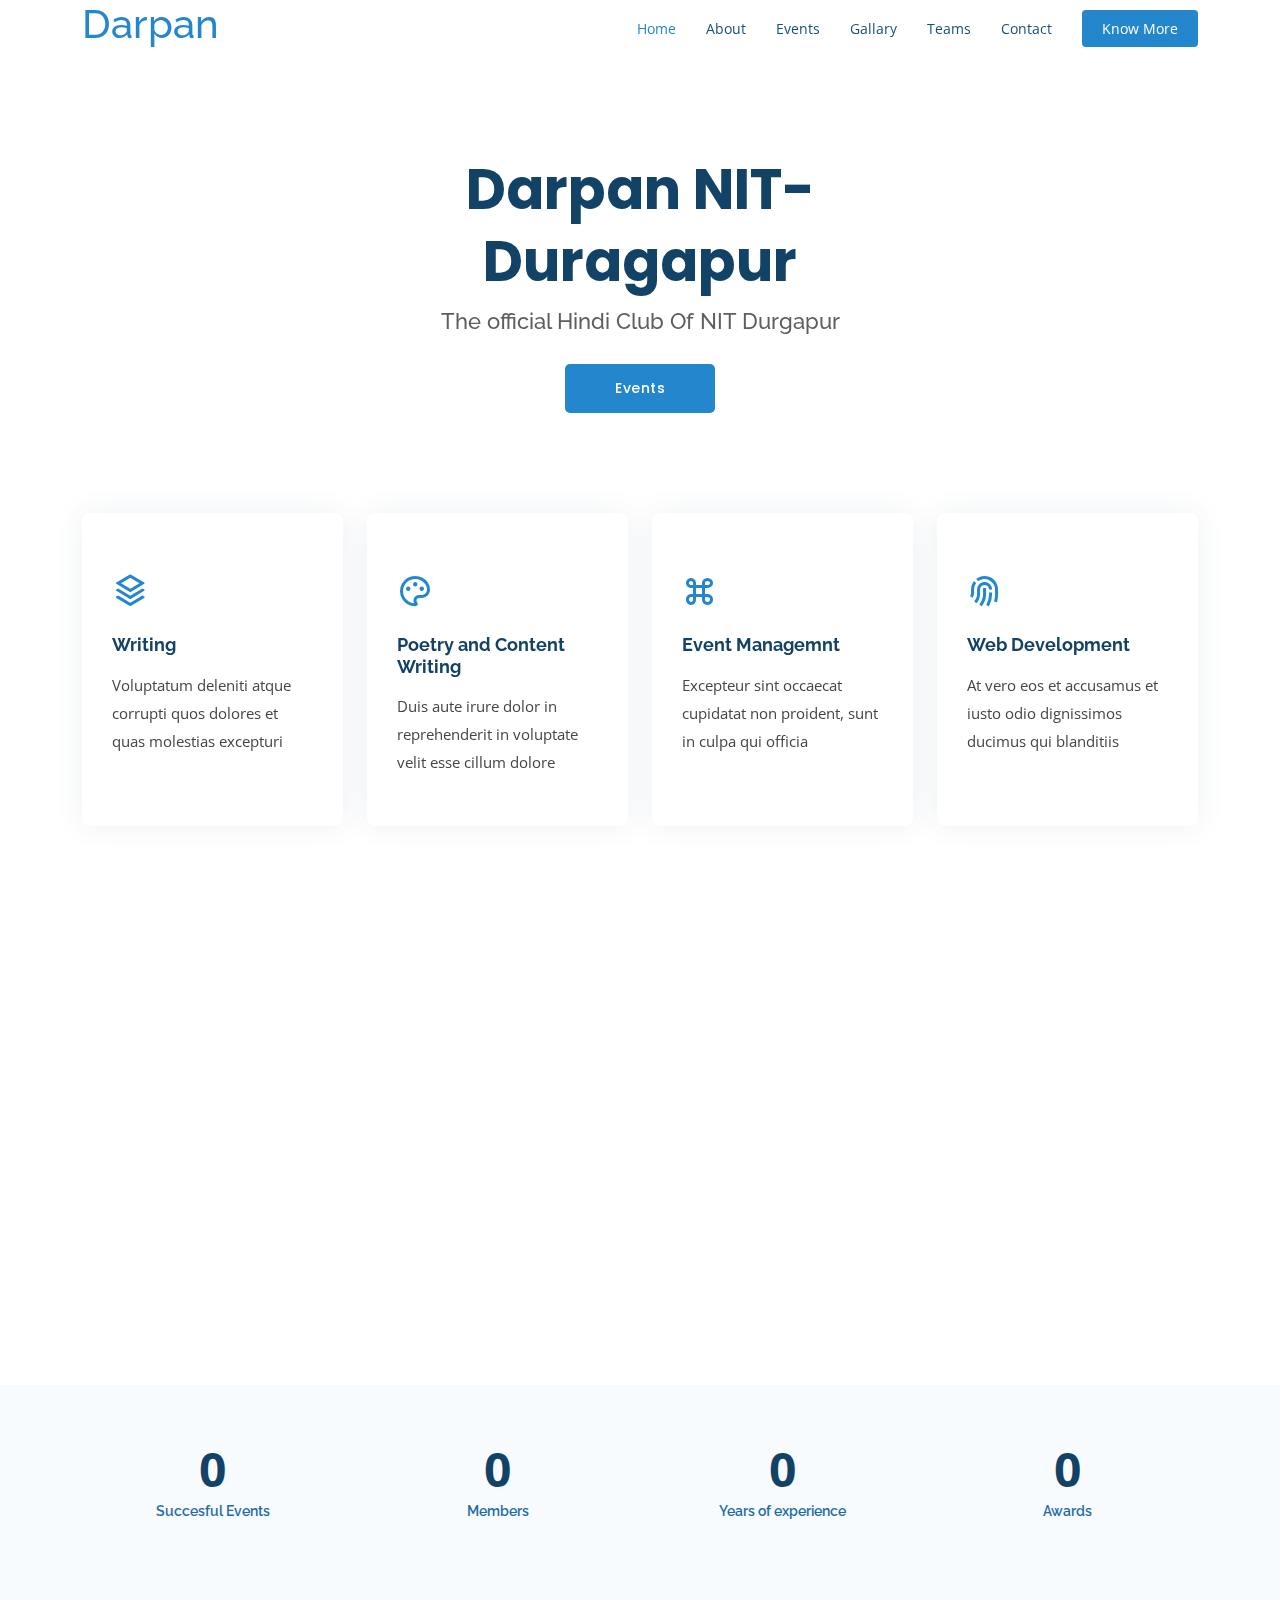
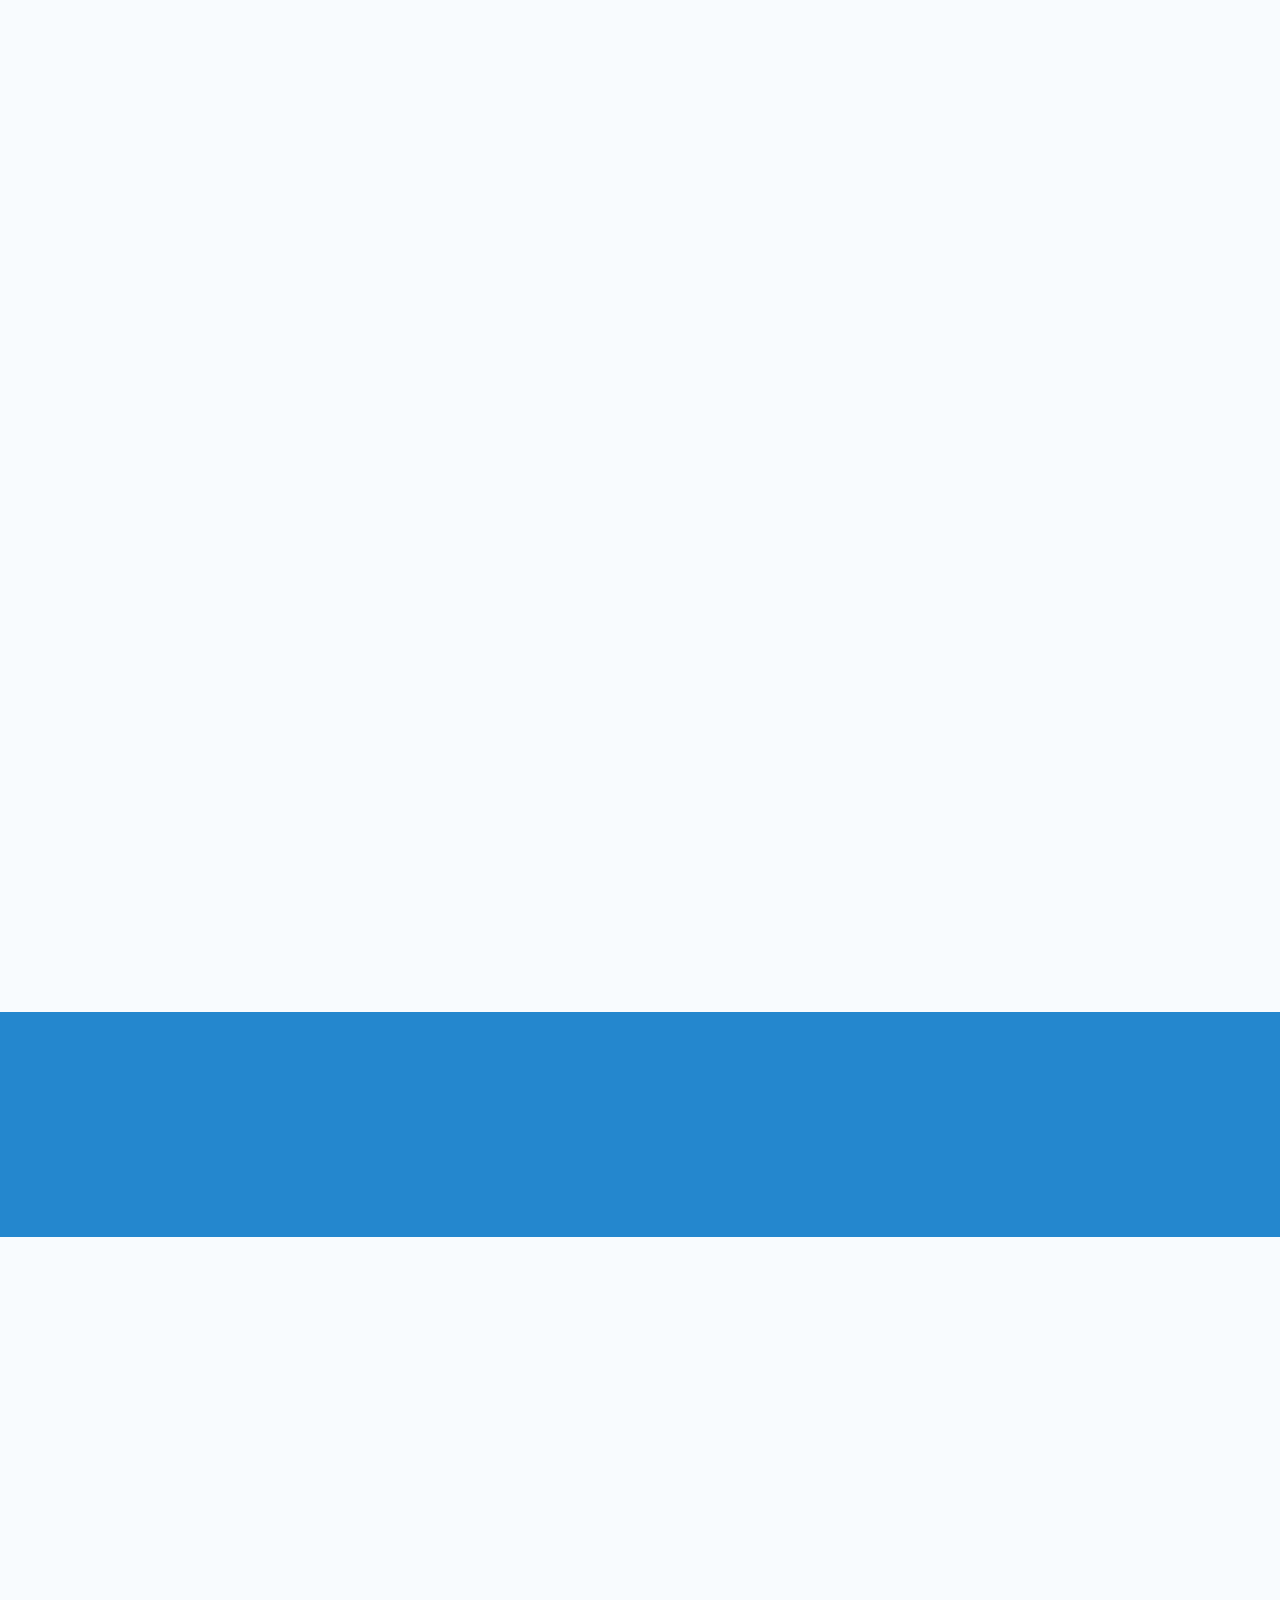
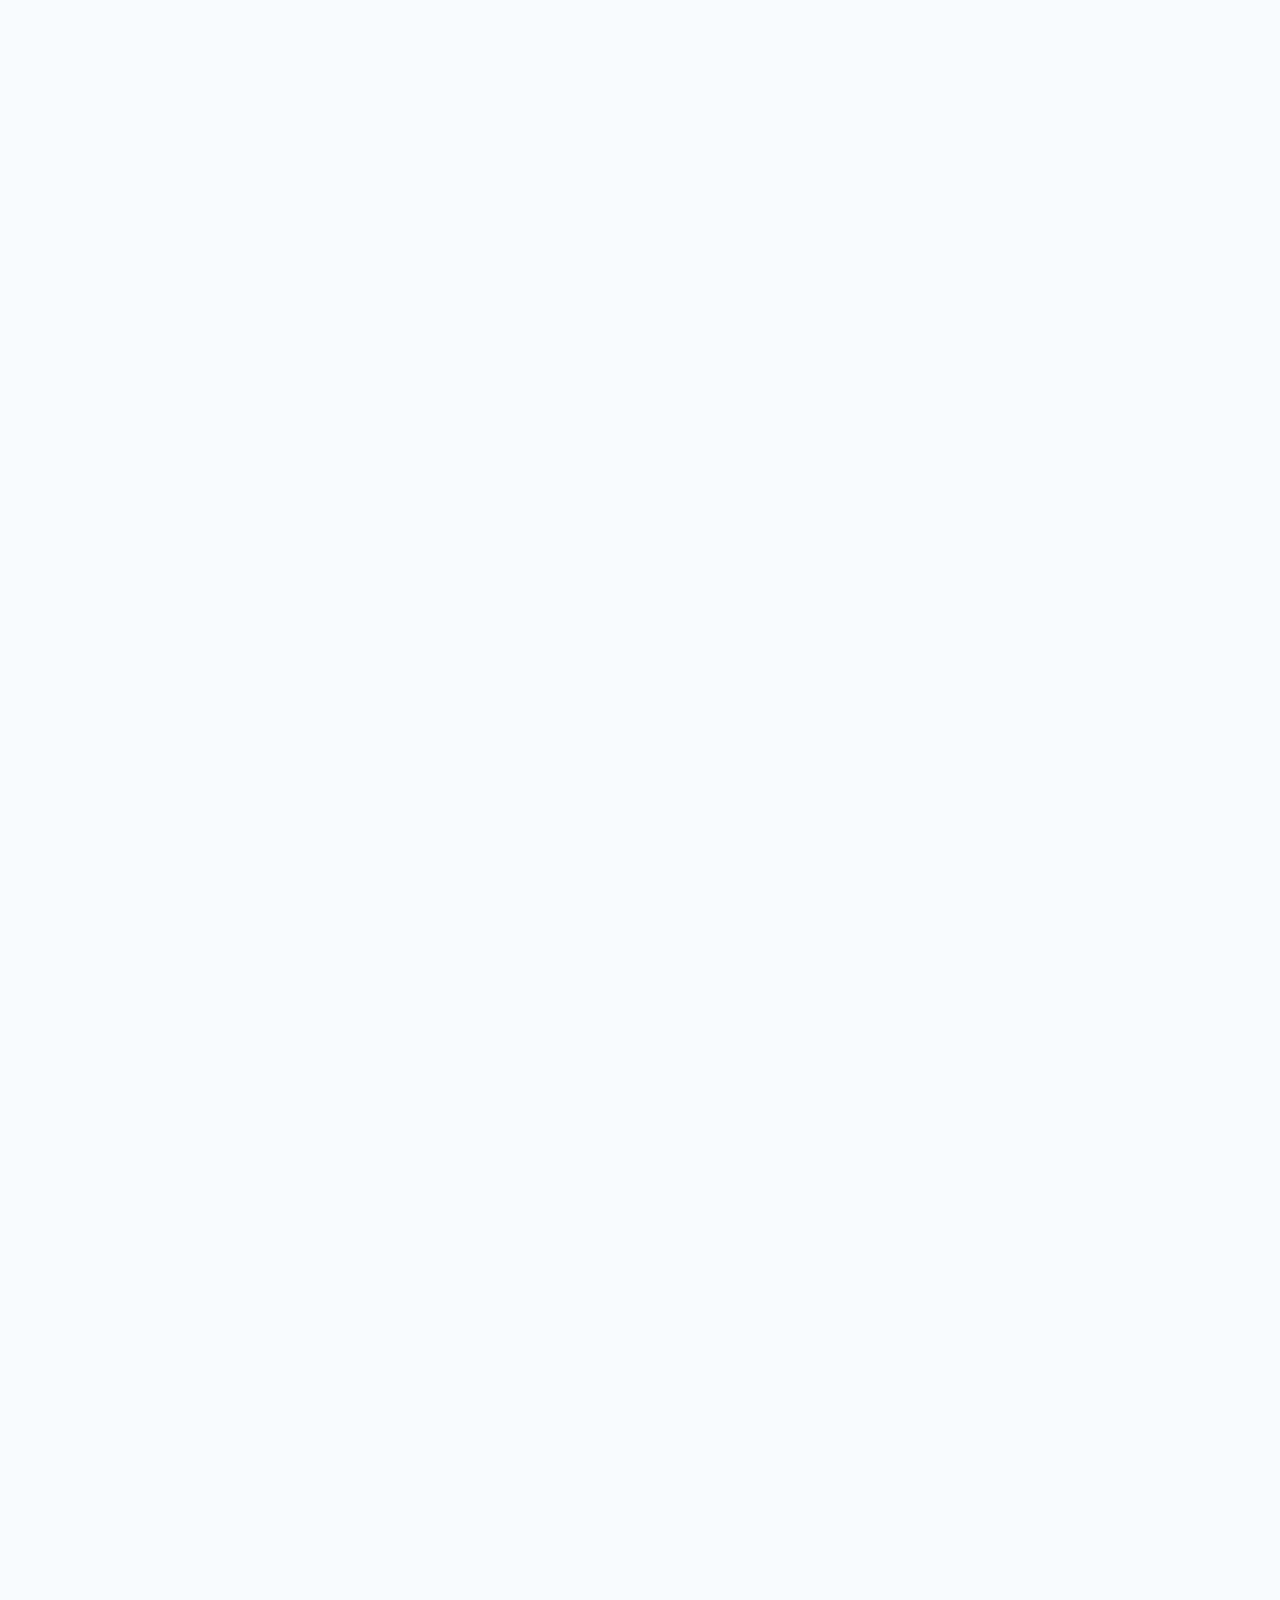
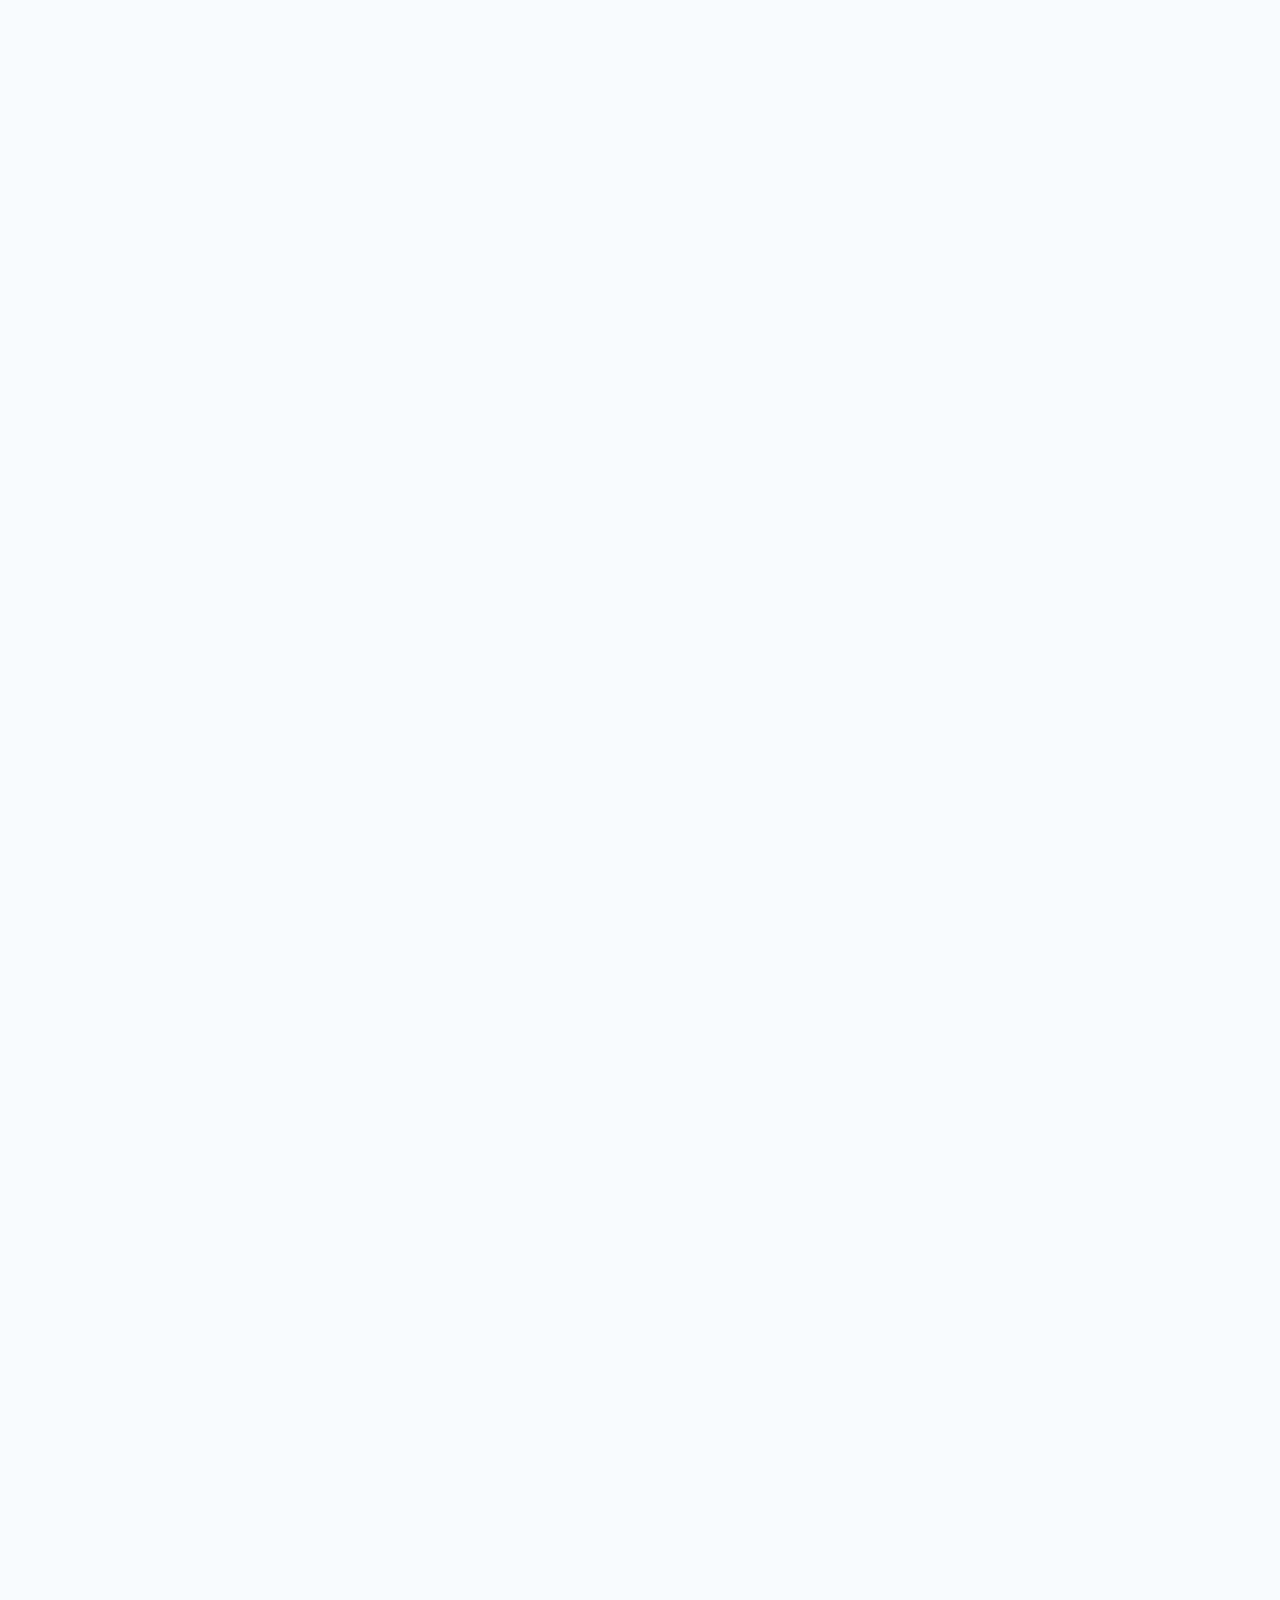
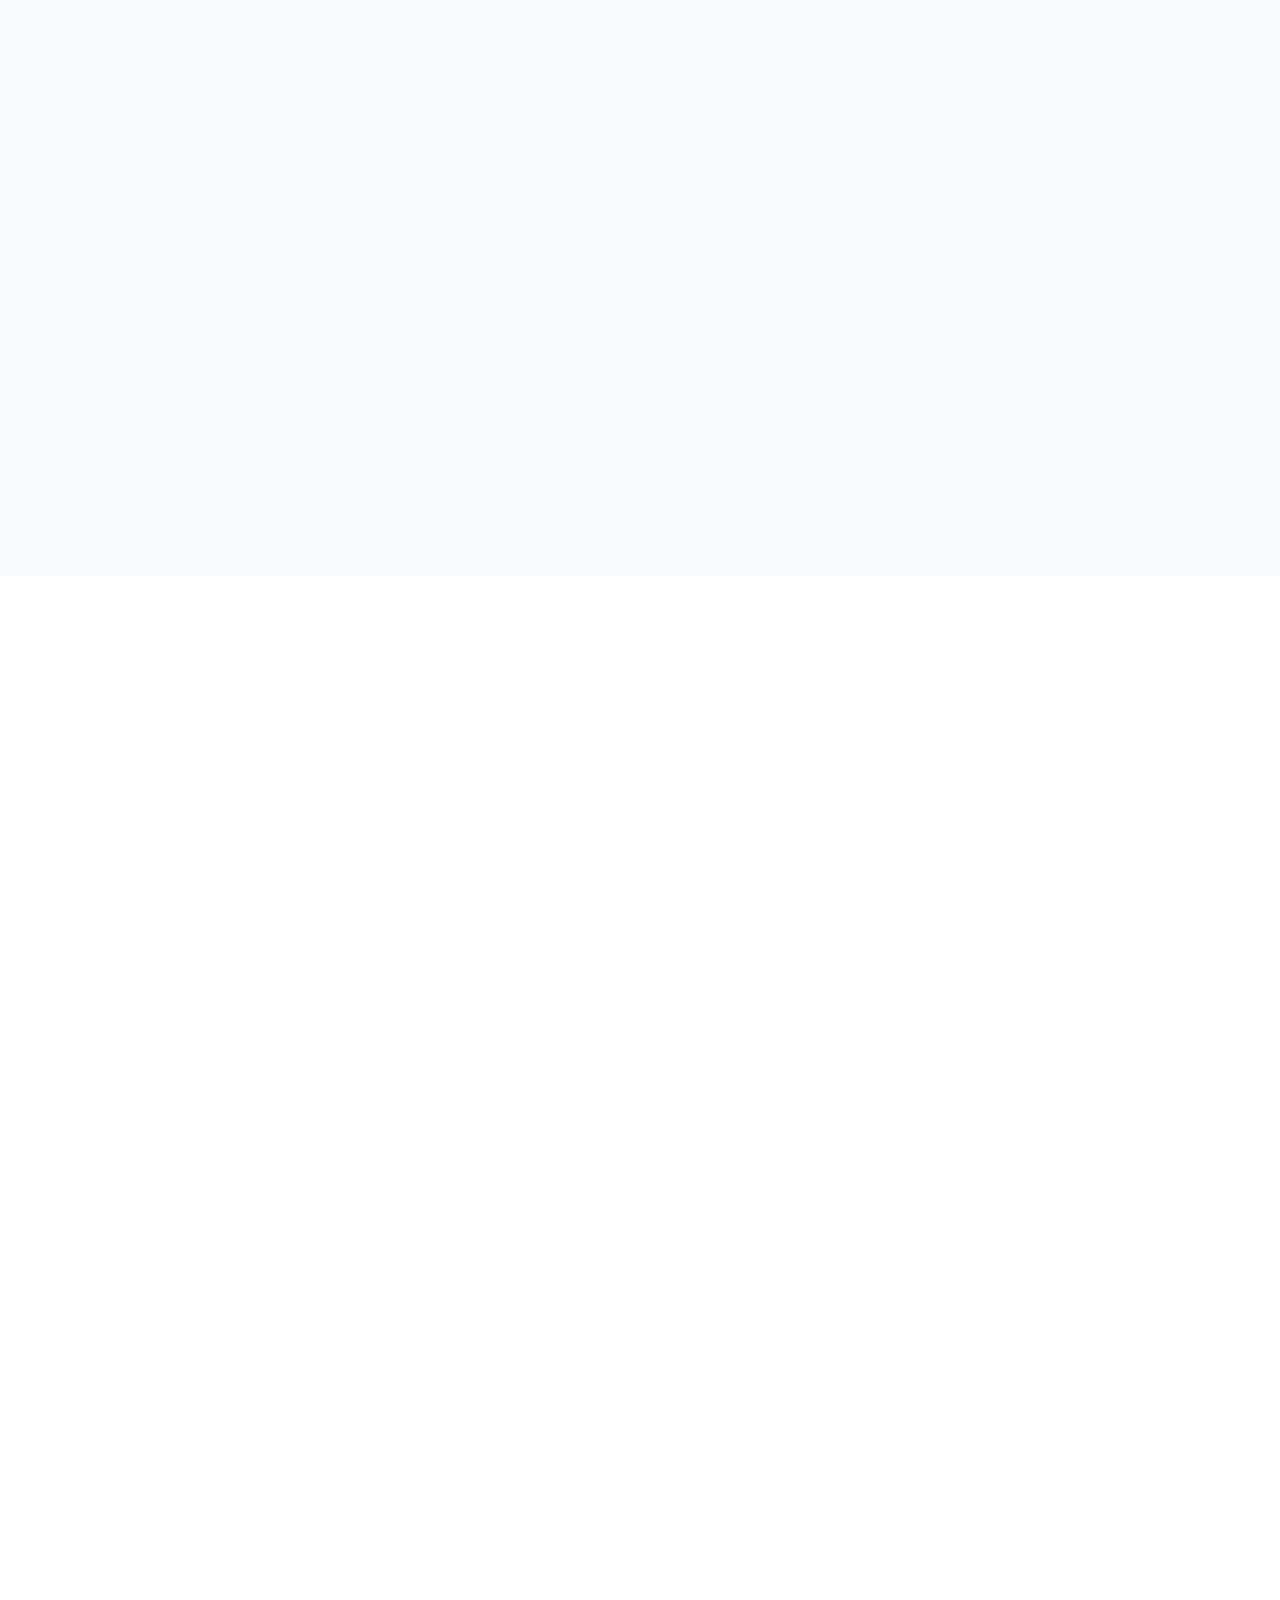
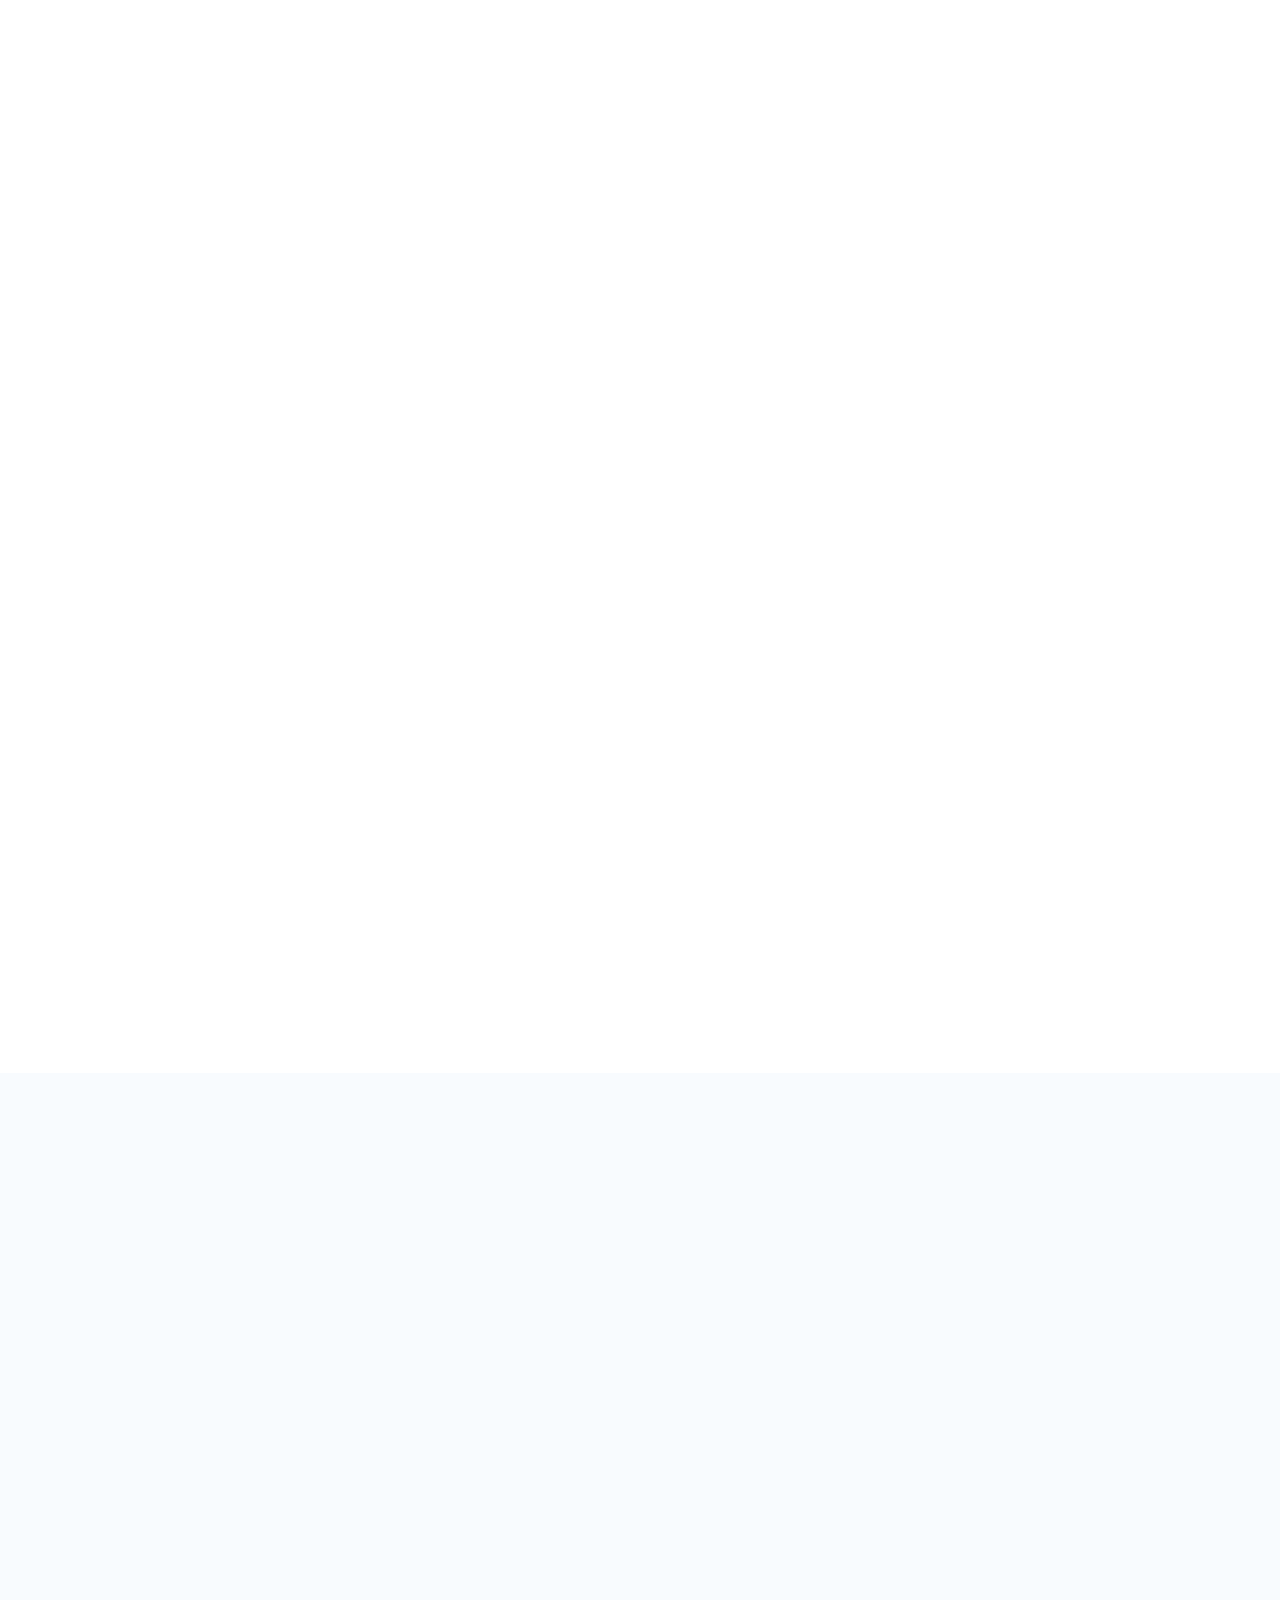
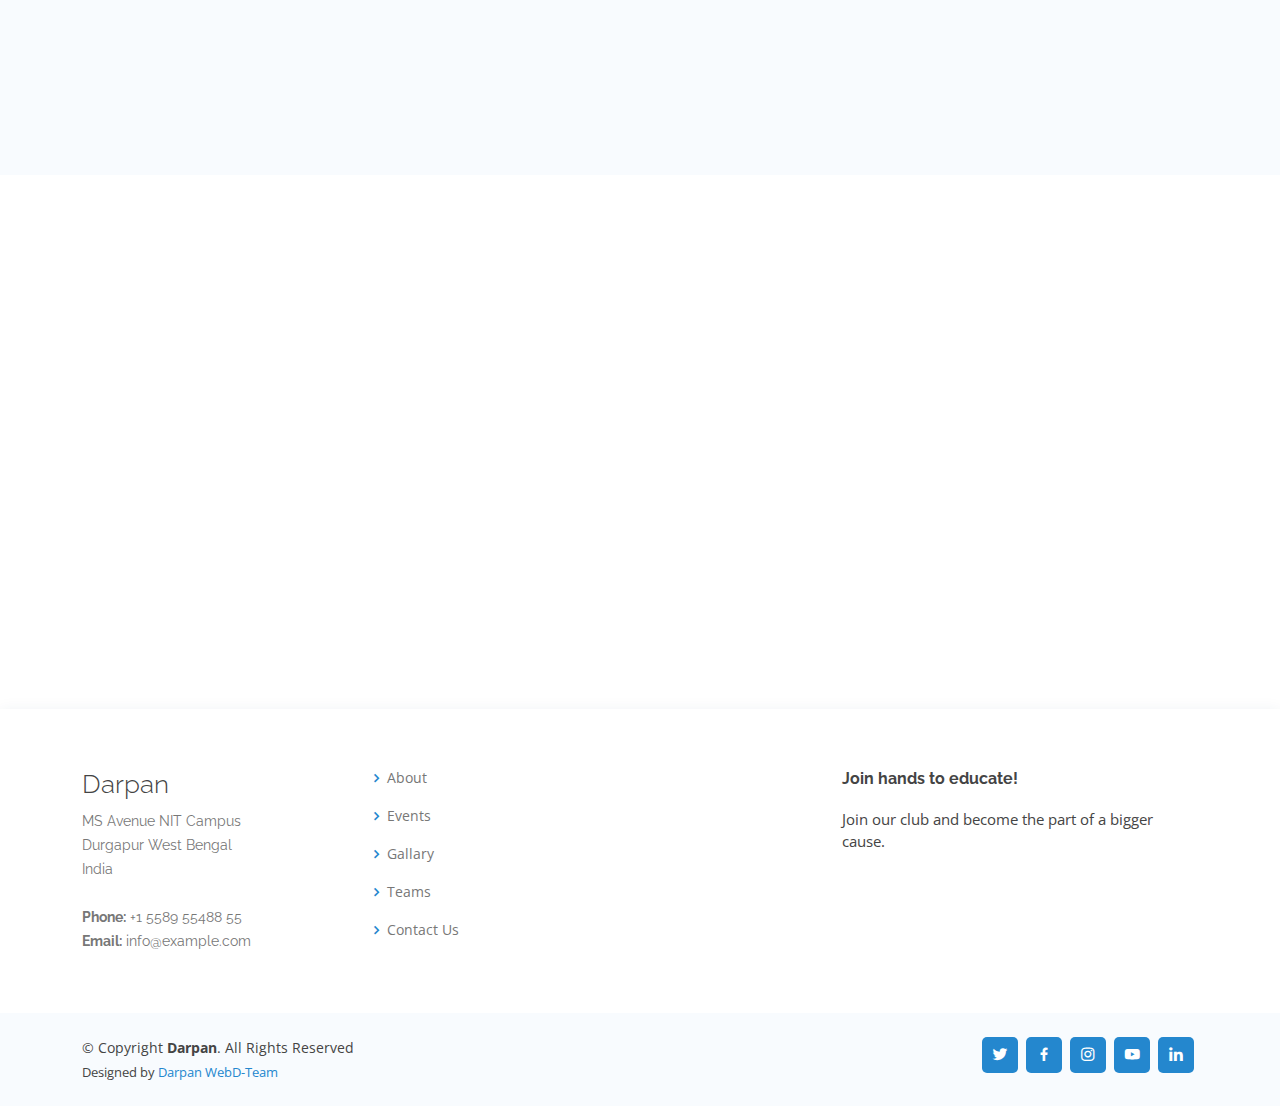
==== commit f82e5873: "commit" ====
--- a/index.html
+++ b/index.html
@@ -36,7 +36,7 @@
 
       <h1 class="logo"><a href="index.html">Darpan</a></h1>
       <!-- Uncomment below if you prefer to use an image logo -->
-      <!-- <a href="index.html" class="logo"><img src="assets/img/clients/client-1.png" alt="logo" class="img-fluid"></a> -->
+      <!-- <a href="index.html" class="logo"><img src="assets/img/darpan-logo-2.png" alt="logo" class="img-fluid"></a> -->
 
       <nav id="navbar" class="navbar">
         <ul>
@@ -89,7 +89,7 @@
         <div class="col-md-6 col-lg-3 d-flex align-items-stretch mb-5 mb-lg-0" data-aos="zoom-in" data-aos-delay="200">
           <div class="icon-box">
             <div class="icon"><i class="ri-stack-line"></i></div>
-            <h4 class="title"><a href="">Lorem Ipsum</a></h4>
+            <h4 class="title"><a href="">Writing</a></h4>
             <p class="description">Voluptatum deleniti atque corrupti quos dolores et quas molestias excepturi</p>
           </div>
         </div>
@@ -97,7 +97,7 @@
         <div class="col-md-6 col-lg-3 d-flex align-items-stretch mb-5 mb-lg-0" data-aos="zoom-in" data-aos-delay="300">
           <div class="icon-box">
             <div class="icon"><i class="ri-palette-line"></i></div>
-            <h4 class="title"><a href="">Sed ut perspiciatis</a></h4>
+            <h4 class="title"><a href="">Poetry and Content Writing</a></h4>
             <p class="description">Duis aute irure dolor in reprehenderit in voluptate velit esse cillum dolore</p>
           </div>
         </div>
@@ -105,7 +105,7 @@
         <div class="col-md-6 col-lg-3 d-flex align-items-stretch mb-5 mb-lg-0" data-aos="zoom-in" data-aos-delay="400">
           <div class="icon-box">
             <div class="icon"><i class="ri-command-line"></i></div>
-            <h4 class="title"><a href="">Magni Dolores</a></h4>
+            <h4 class="title"><a href="">Event Managemnt</a></h4>
             <p class="description">Excepteur sint occaecat cupidatat non proident, sunt in culpa qui officia</p>
           </div>
         </div>
@@ -113,7 +113,7 @@
         <div class="col-md-6 col-lg-3 d-flex align-items-stretch mb-5 mb-lg-0" data-aos="zoom-in" data-aos-delay="500">
           <div class="icon-box">
             <div class="icon"><i class="ri-fingerprint-line"></i></div>
-            <h4 class="title"><a href="">Nemo Enim</a></h4>
+            <h4 class="title"><a href="">Web Development</a></h4>
             <p class="description">At vero eos et accusamus et iusto odio dignissimos ducimus qui blanditiis</p>
           </div>
         </div>
@@ -353,7 +353,7 @@
 
         <div class="section-title">
           <h2>Office Bearers</h2>
-          <p>Magnam dolores commodi suscipit. Necessitatibus eius consequatur ex aliquid fuga eum quidem. Sit sint consectetur velit. Quisquam quos quisquam cupiditate. Et nemo qui impedit suscipit alias ea. Quia fugiat sit in iste officiis commodi quidem hic quas.</p>
+          <!-- <p>Magnam dolores commodi suscipit. Necessitatibus eius consequatur ex aliquid fuga eum quidem. Sit sint consectetur velit. Quisquam quos quisquam cupiditate. Et nemo qui impedit suscipit alias ea. Quia fugiat sit in iste officiis commodi quidem hic quas.</p> -->
         </div>
 
         <div class="row">
@@ -561,7 +561,7 @@
 
         <div class="section-title">
           <h2>pre-final years</h2>
-          <p>Magnam dolores commodi suscipit. Necessitatibus eius consequatur ex aliquid fuga eum quidem. Sit sint consectetur velit. Quisquam quos quisquam cupiditate. Et nemo qui impedit suscipit alias ea. Quia fugiat sit in iste officiis commodi quidem hic quas.</p>
+          <!-- <p>Magnam dolores commodi suscipit. Necessitatibus eius consequatur ex aliquid fuga eum quidem. Sit sint consectetur velit. Quisquam quos quisquam cupiditate. Et nemo qui impedit suscipit alias ea. Quia fugiat sit in iste officiis commodi quidem hic quas.</p> -->
         </div>
 
         <div class="row">
@@ -579,7 +579,7 @@
               </div>
               <div class="member-info">
                 <h4>Harsh Shrivastav</h4>
-                <!-- <span>Chief Executive Officer</span> -->
+                <span>Senior Exicutive Member</span>
               </div>
             </div>
           </div>
@@ -597,7 +597,7 @@
               </div>
               <div class="member-info">
                 <h4>Shivendra Singh</h4>
-                <!-- <span>Product Manager</span> -->
+                <span>Senior Exicutive Member</span>
               </div>
             </div>
           </div>
@@ -615,7 +615,7 @@
               </div>
               <div class="member-info">
                 <h4>Abhishek Shingh Silawat</h4>
-                <!-- <span>CTO</span> -->
+                <span>Senior Exicutive Member</span>
               </div>
             </div>
           </div>
@@ -633,7 +633,7 @@
               </div>
               <div class="member-info">
                 <h4>Garima singh</h4>
-                <!-- <span>Accountant</span> -->
+                <span>Senior Exicutive Member</span>
               </div>
             </div>
           </div>
@@ -657,7 +657,7 @@
               </div>
               <div class="member-info">
                 <h4>Ashlesha Upadhyay</h4>
-                <!-- <span>Chief Executive Officer</span> -->
+                <span>Senior Exicutive Member</span>
               </div>
             </div>
           </div>
@@ -675,7 +675,7 @@
               </div>
               <div class="member-info">
                 <h4>Nikita Kumari</h4>
-                <!-- <span>Product Manager</span> -->
+                <span>Senior Exicutive Member</span>
               </div>
             </div>
           </div>
@@ -693,7 +693,7 @@
               </div>
               <div class="member-info">
                 <h4>Mayank Mani Tripathi</h4>
-                <!-- <span>CTO</span> -->
+                <span>Senior Exicutive Member</span>
               </div>
             </div>
           </div>
@@ -711,7 +711,7 @@
               </div>
               <div class="member-info">
                 <h4>Sandeep Jaiswal</h4>
-                <!-- <span>Accountant</span> -->
+                <span>Senior Exicutive Member</span>
               </div>
             </div>
           </div>
@@ -735,7 +735,7 @@
               </div>
               <div class="member-info">
                 <h4>Adarsh</h4>
-                <!-- <span>Chief Executive Officer</span> -->
+                <span>Senior Exicutive Member</span>
               </div>
             </div>
           </div>
@@ -753,7 +753,7 @@
               </div>
               <div class="member-info">
                 <h4>Ankit Kumar Verma</h4>
-                <!-- <span>Product Manager</span> -->
+                <span>Senior Exicutive Member</span>
               </div>
             </div>
           </div>
@@ -769,7 +769,7 @@
 
         <div class="section-title">
           <h2>second years</h2>
-          <p>Magnam dolores commodi suscipit. Necessitatibus eius consequatur ex aliquid fuga eum quidem. Sit sint consectetur velit. Quisquam quos quisquam cupiditate. Et nemo qui impedit suscipit alias ea. Quia fugiat sit in iste officiis commodi quidem hic quas.</p>
+          <!-- <p>Magnam dolores commodi suscipit. Necessitatibus eius consequatur ex aliquid fuga eum quidem. Sit sint consectetur velit. Quisquam quos quisquam cupiditate. Et nemo qui impedit suscipit alias ea. Quia fugiat sit in iste officiis commodi quidem hic quas.</p> -->
         </div>
 
         <div class="row">
@@ -787,7 +787,7 @@
               </div>
               <div class="member-info">
                 <h4>Prince Maurya</h4>
-                <!-- <span>Chief Executive Officer</span> -->
+                <span>Junior Executive Member</span>
               </div>
             </div>
           </div>
@@ -805,7 +805,7 @@
               </div>
               <div class="member-info">
                 <h4>Mohit kumar</h4>
-                <!-- <span>Product Manager</span> -->
+                <span>Junior Executive Member</span>
               </div>
             </div>
           </div>
@@ -823,7 +823,7 @@
               </div>
               <div class="member-info">
                 <h4>Nikhil Singh</h4>
-                <!-- <span>CTO</span> -->
+                <span>Junior Executive Member</span>
               </div>
             </div>
           </div>
@@ -841,7 +841,7 @@
               </div>
               <div class="member-info">
                 <h4>Abhinav Baranwal</h4>
-                <!-- <span>Accountant</span> -->
+                <span>Junior Executive Member</span>
               </div>
             </div>
           </div>
@@ -865,7 +865,7 @@
               </div>
               <div class="member-info">
                 <h4>Sunidhi Mishra</h4>
-                <!-- <span>Chief Executive Officer</span> -->
+                <span>Junior Executive Member</span>
               </div>
             </div>
           </div>
@@ -883,7 +883,7 @@
               </div>
               <div class="member-info">
                 <h4>Shashank Shekhar Tiwari</h4>
-                <!-- <span>Product Manager</span> -->
+                <span>Junior Executive Member</span>
               </div>
             </div>
           </div>
@@ -901,7 +901,7 @@
               </div>
               <div class="member-info">
                 <h4>Bhura Ram</h4>
-                <!-- <span>CTO</span> -->
+                <span>Junior Executive Member</span>
               </div>
             </div>
           </div>
@@ -919,7 +919,7 @@
               </div>
               <div class="member-info">
                 <h4>Divyanshu Chaturvedi</h4>
-                <!-- <span>Accountant</span> -->
+                <span>Junior Executive Member</span>
               </div>
             </div>
           </div>
@@ -941,7 +941,7 @@
               </div>
               <div class="member-info">
                 <h4>Harsh Raj Singh</h4>
-                <!-- <span>Chief Executive Officer</span> -->
+                <span>Junior Executive Member</span>
               </div>
             </div>
           </div>
@@ -959,7 +959,7 @@
               </div>
               <div class="member-info">
                 <h4>Yuvraj</h4>
-                <!-- <span>Product Manager</span> -->
+                <span>Junior Executive Member</span>
               </div>
             </div>
           </div>
@@ -1382,7 +1382,7 @@
           </div>
 
           <div class="col-lg-4 col-md-6 footer-newsletter">
-            <h4>Join Our Club</h4>
+            <h4>Join hands to educate!</h4>
             <p>Join our club and become the part of a bigger cause.</p>
             <!-- <form action="" method="post">
               <input type="email" name="email"><input type="submit" value="Subscribe">
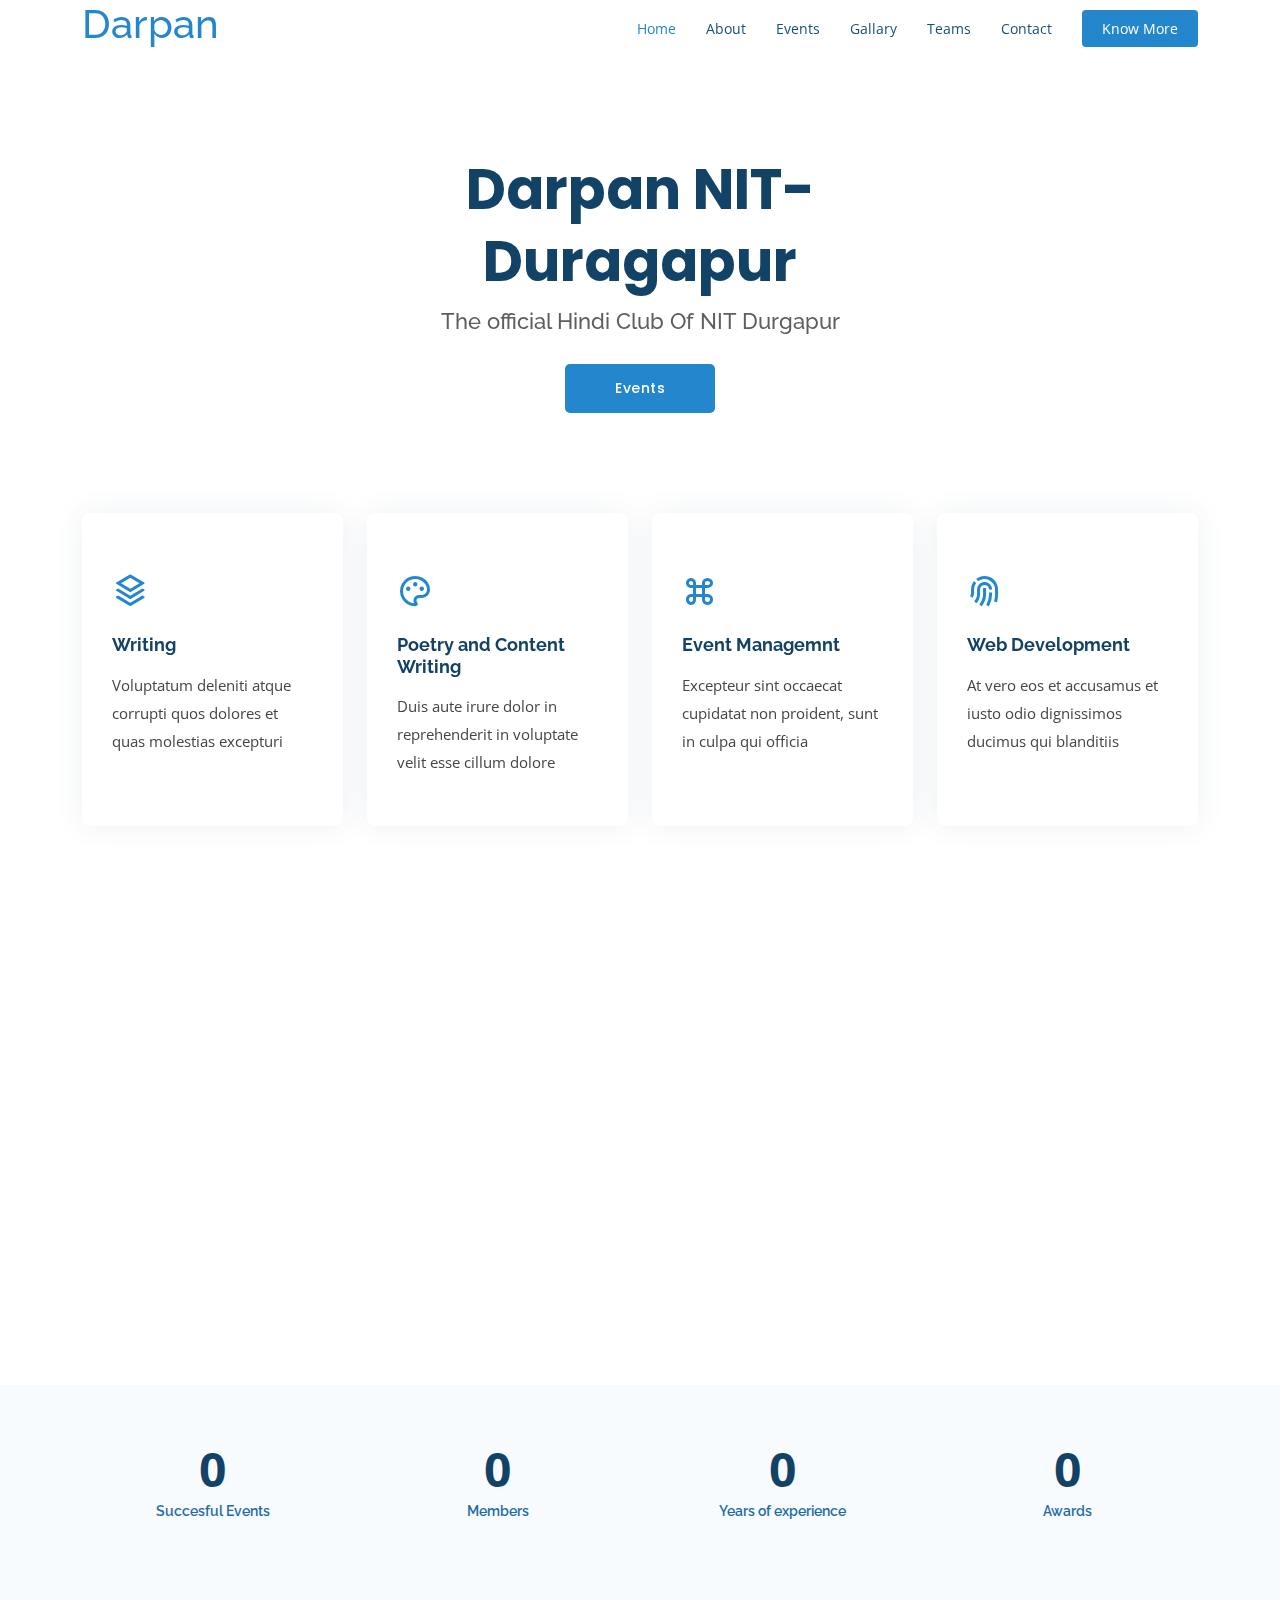
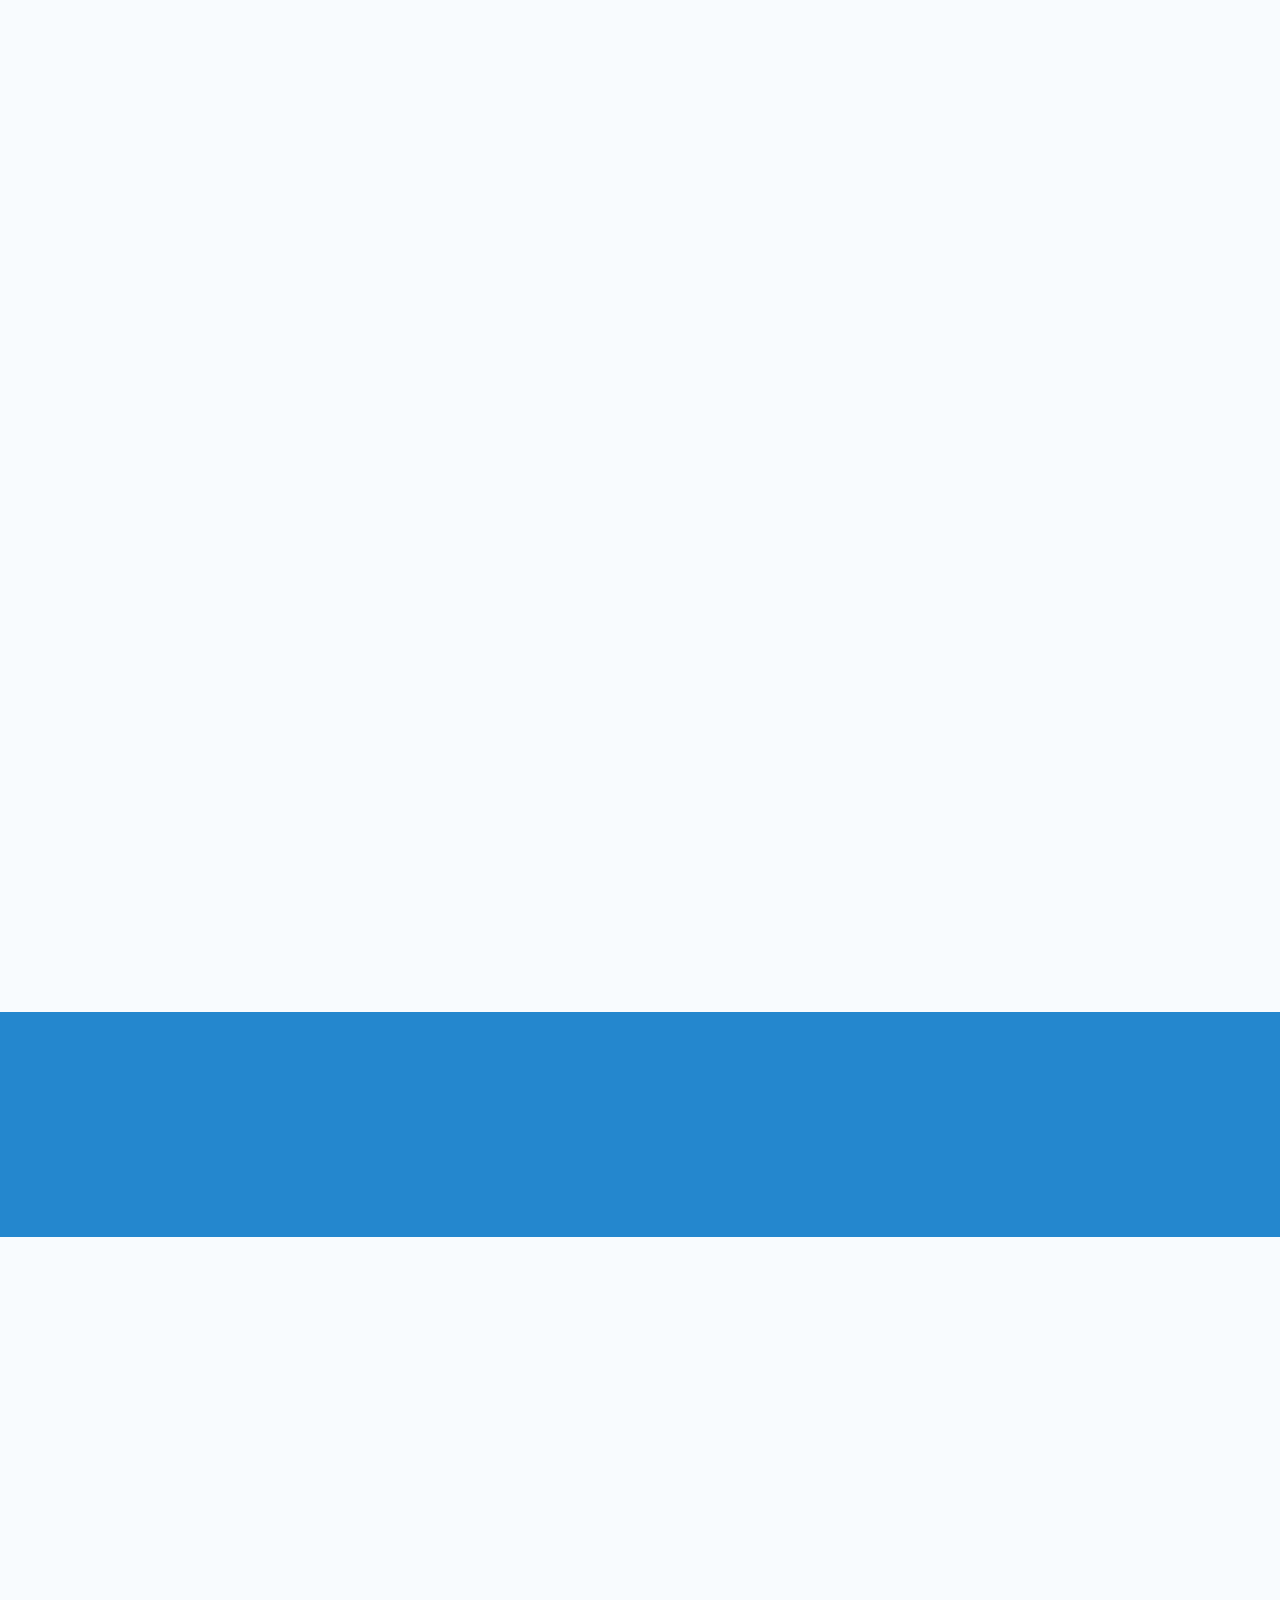
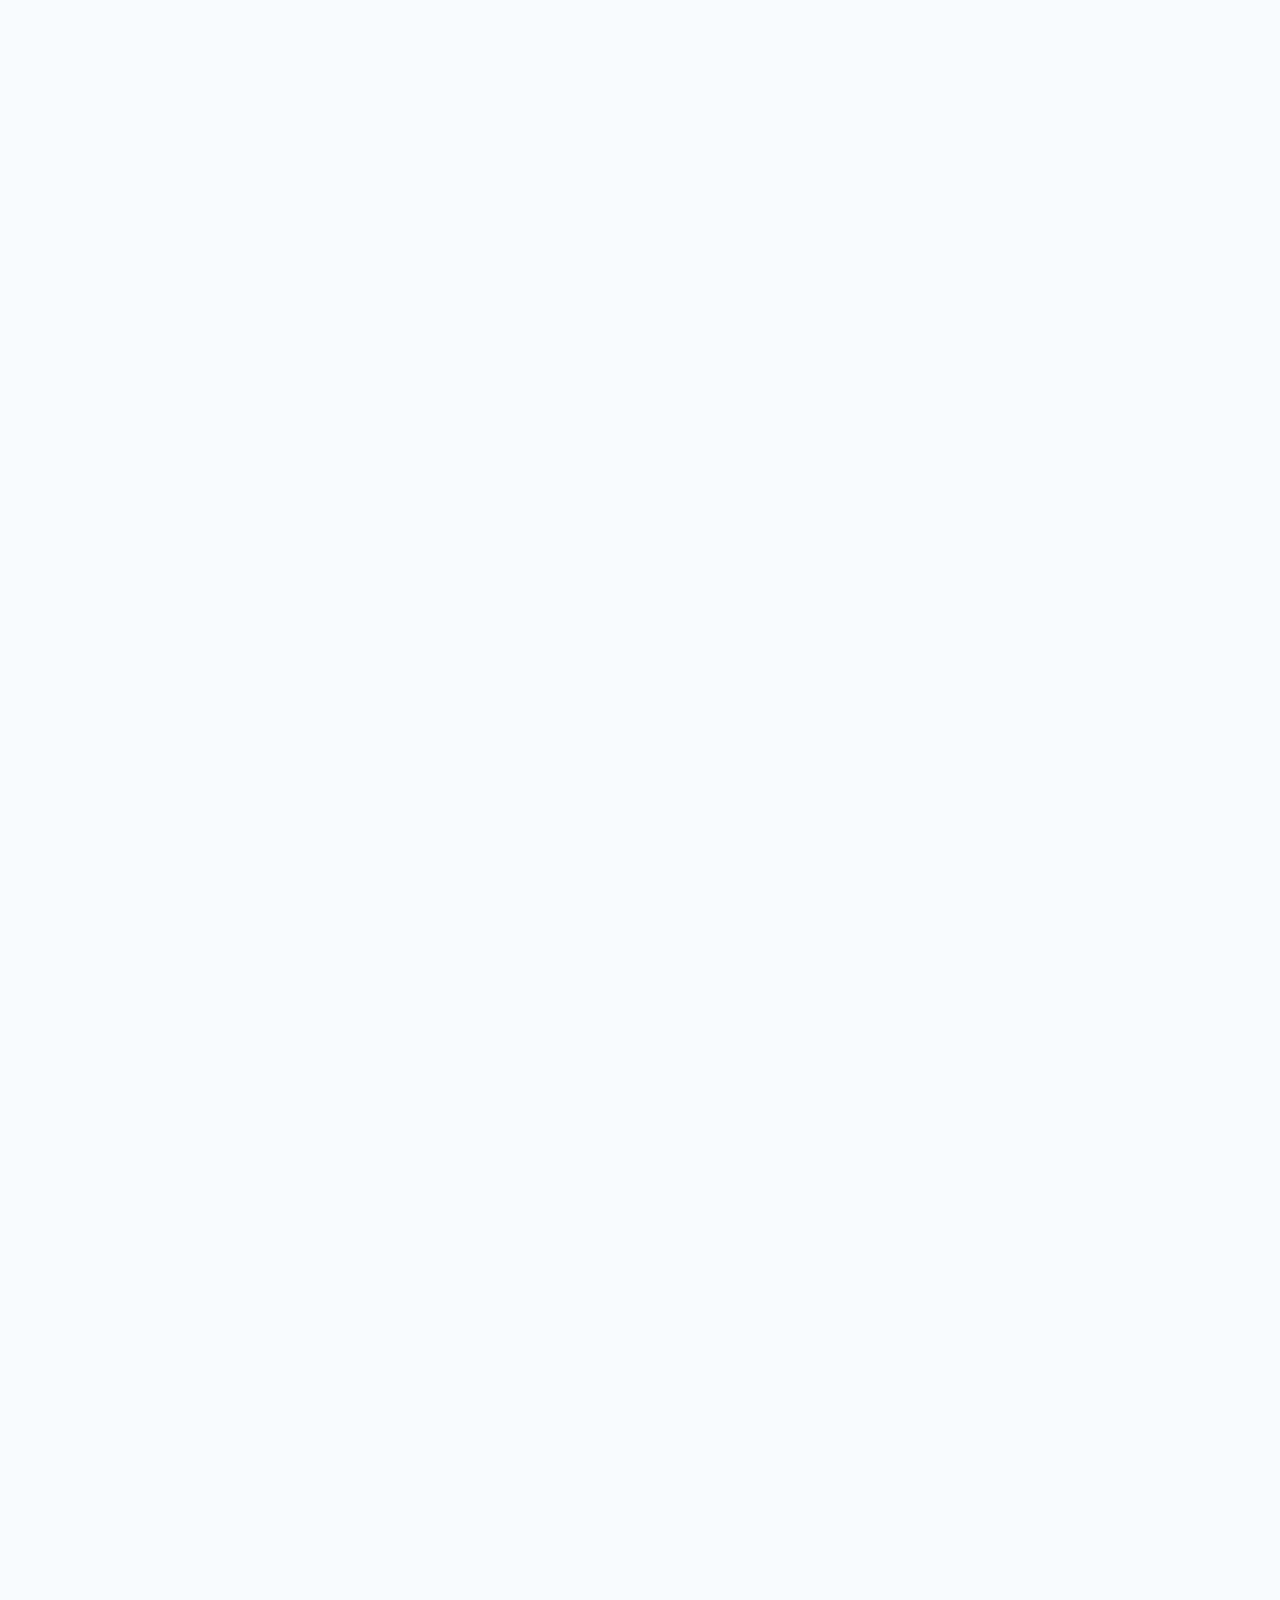
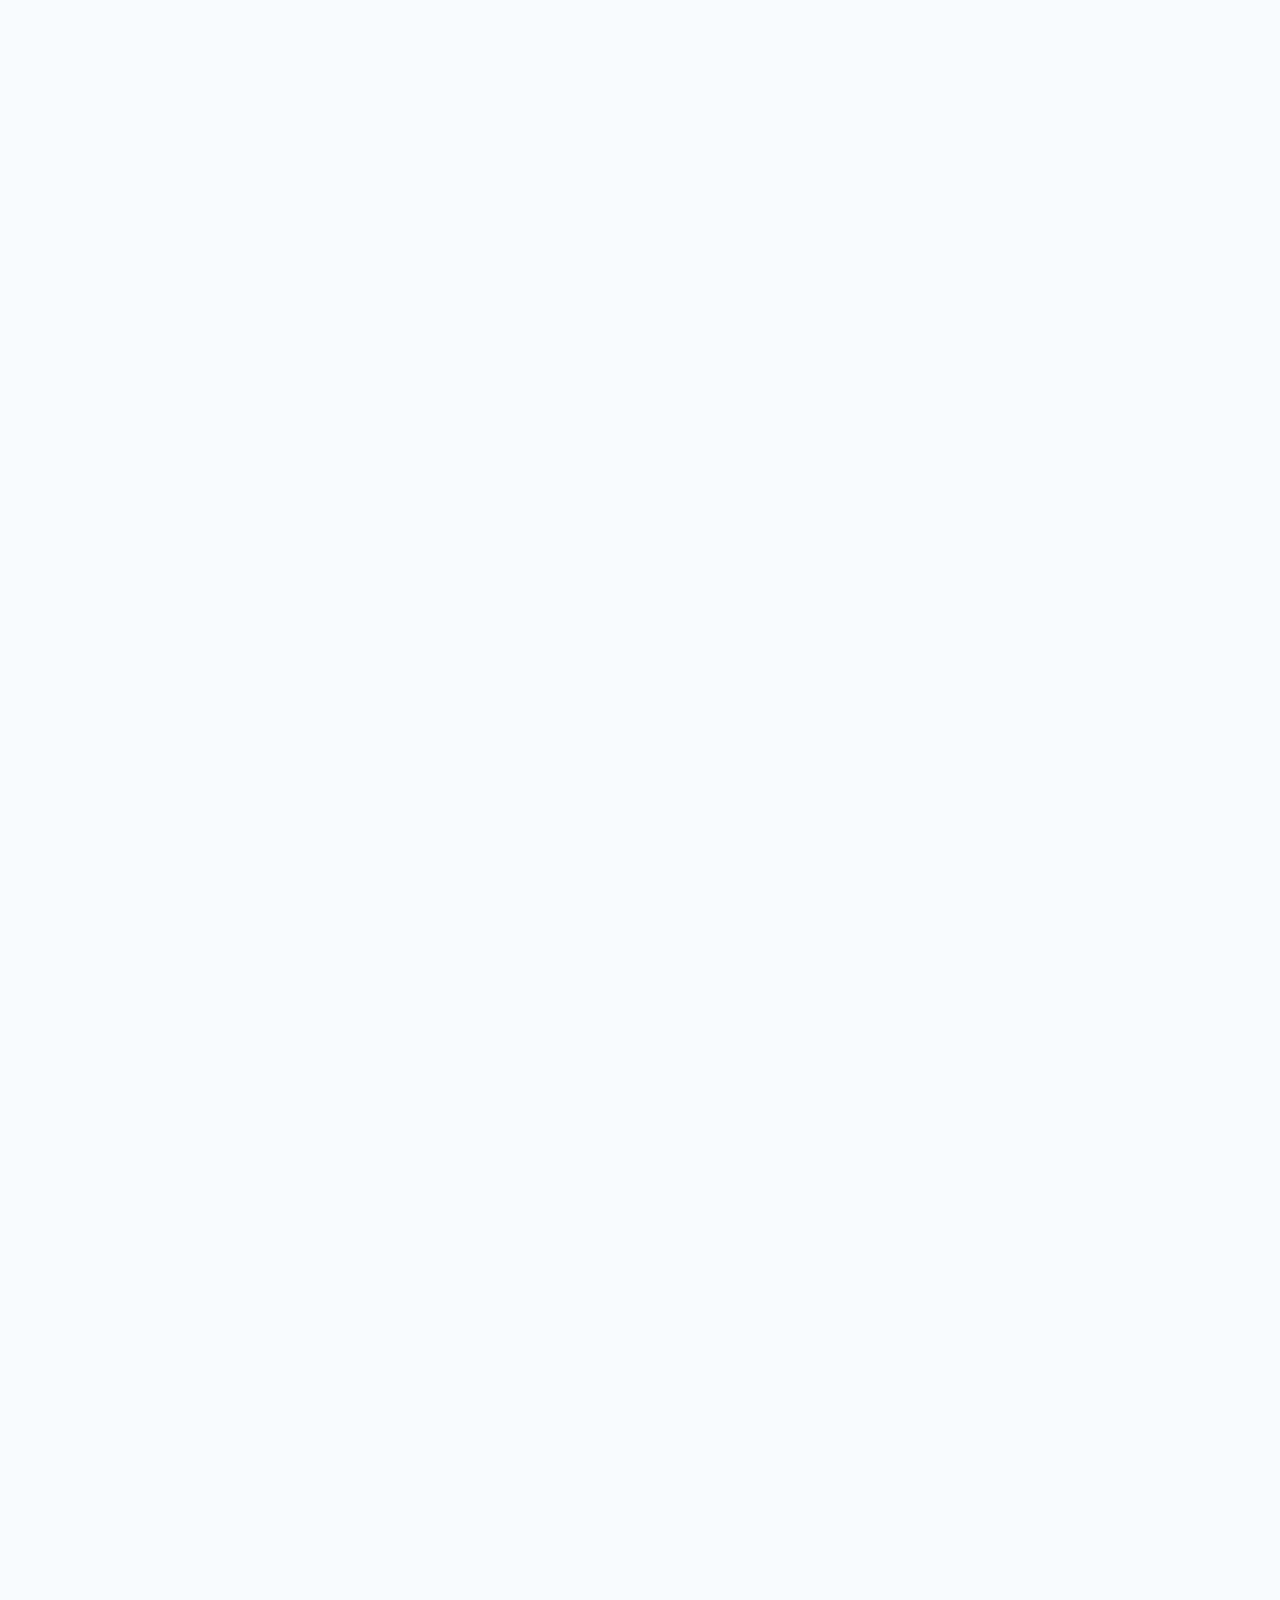
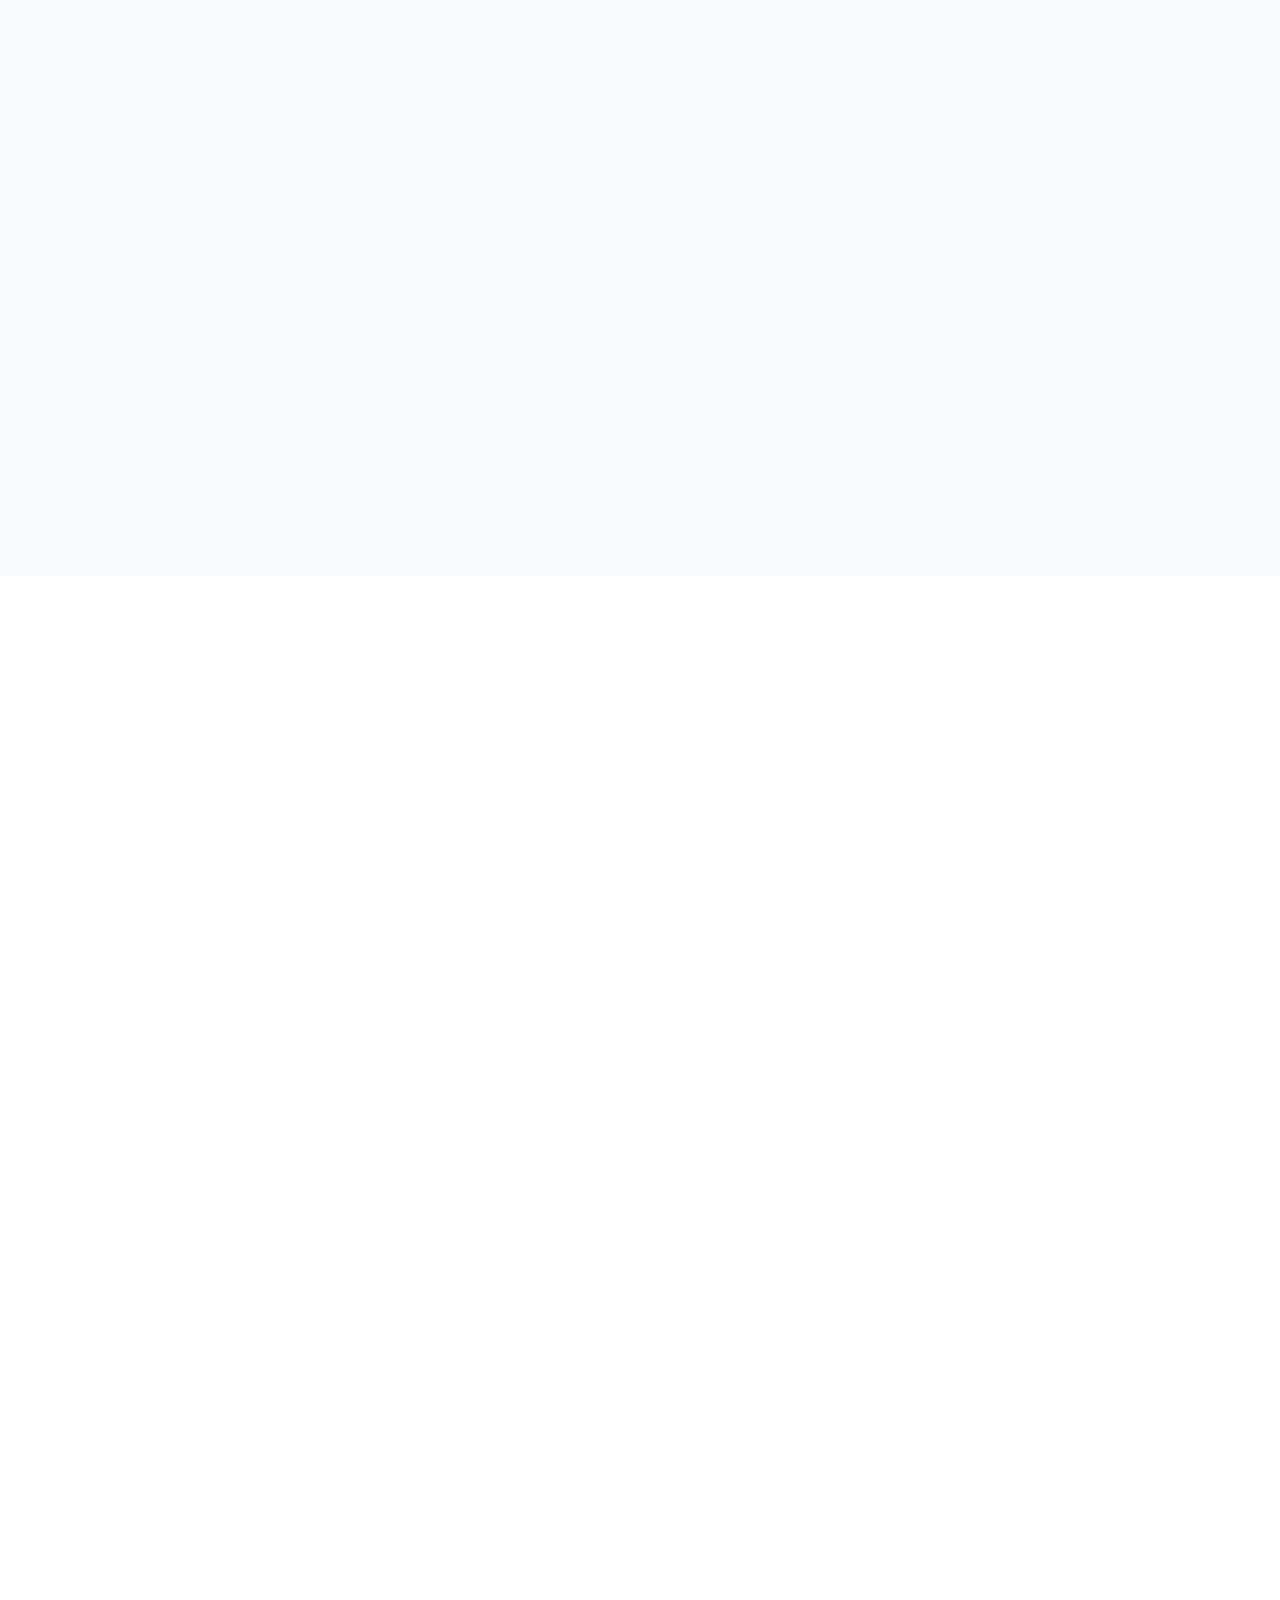
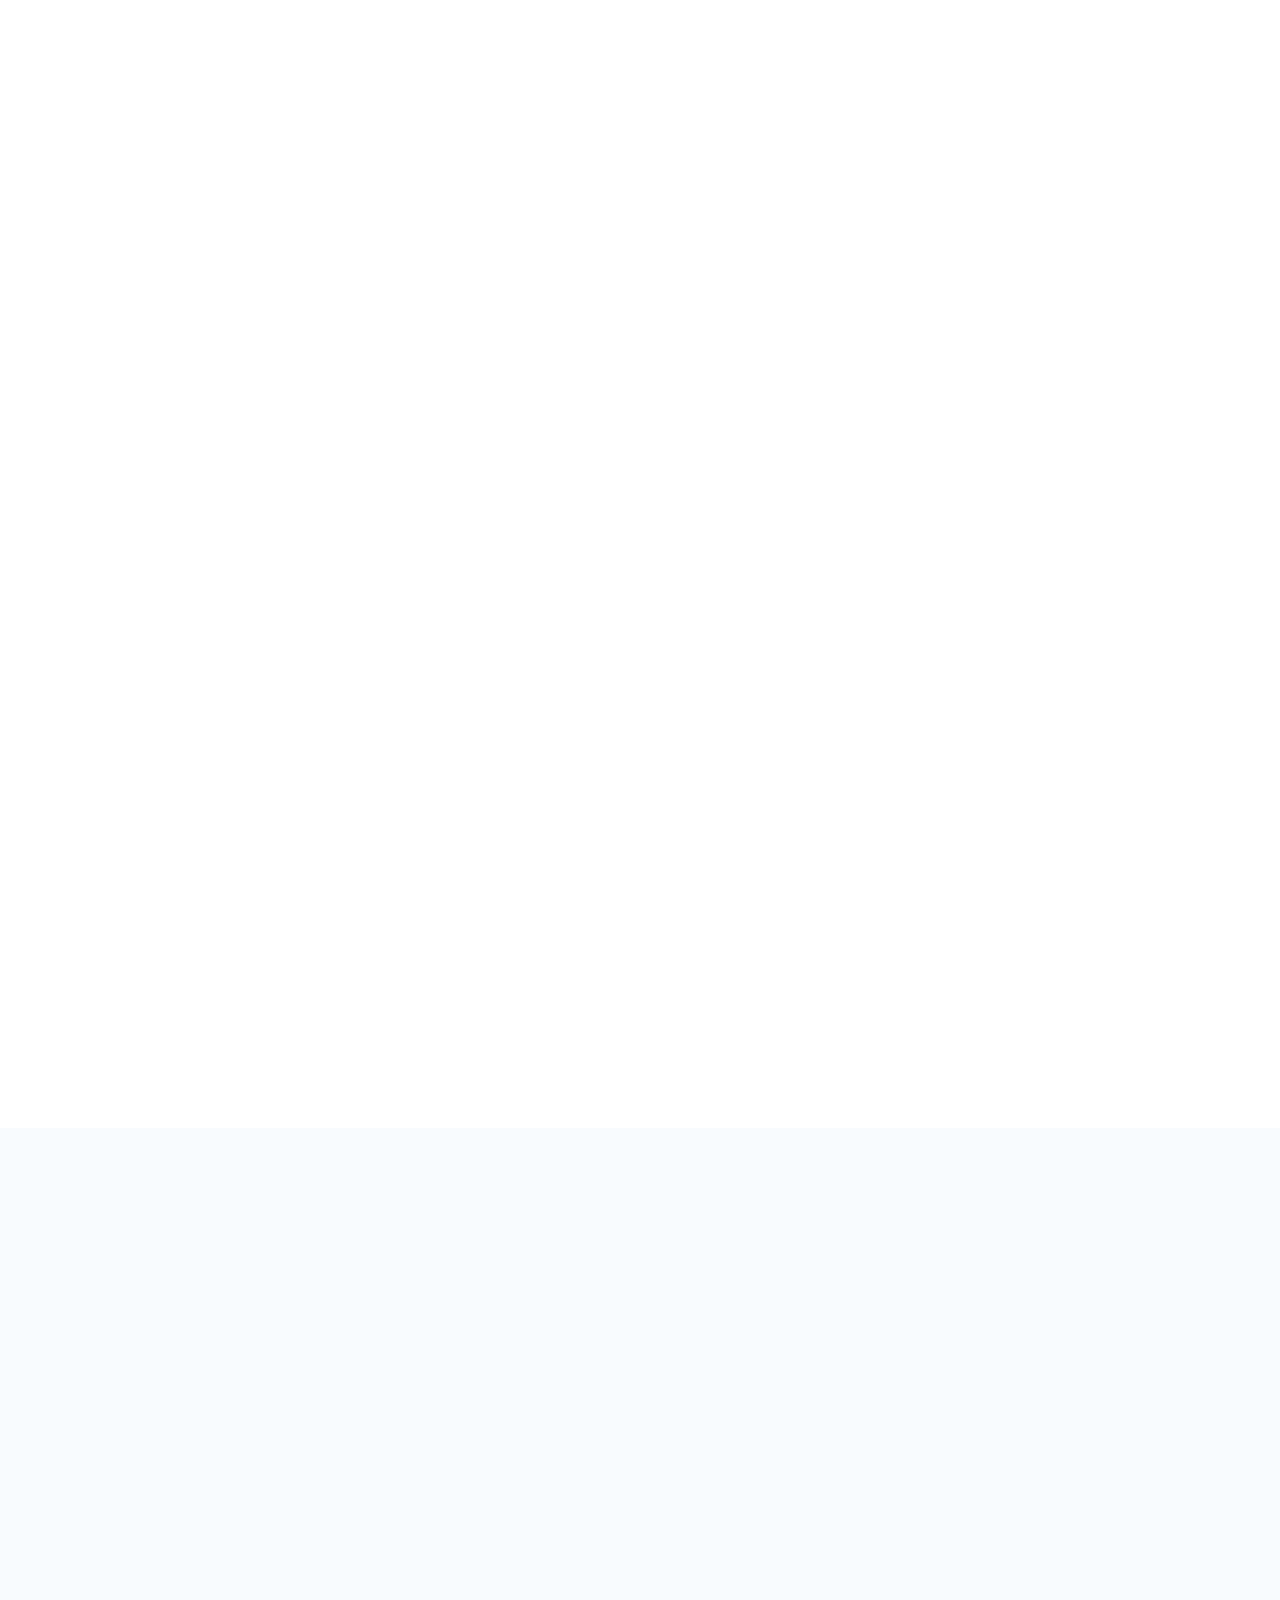
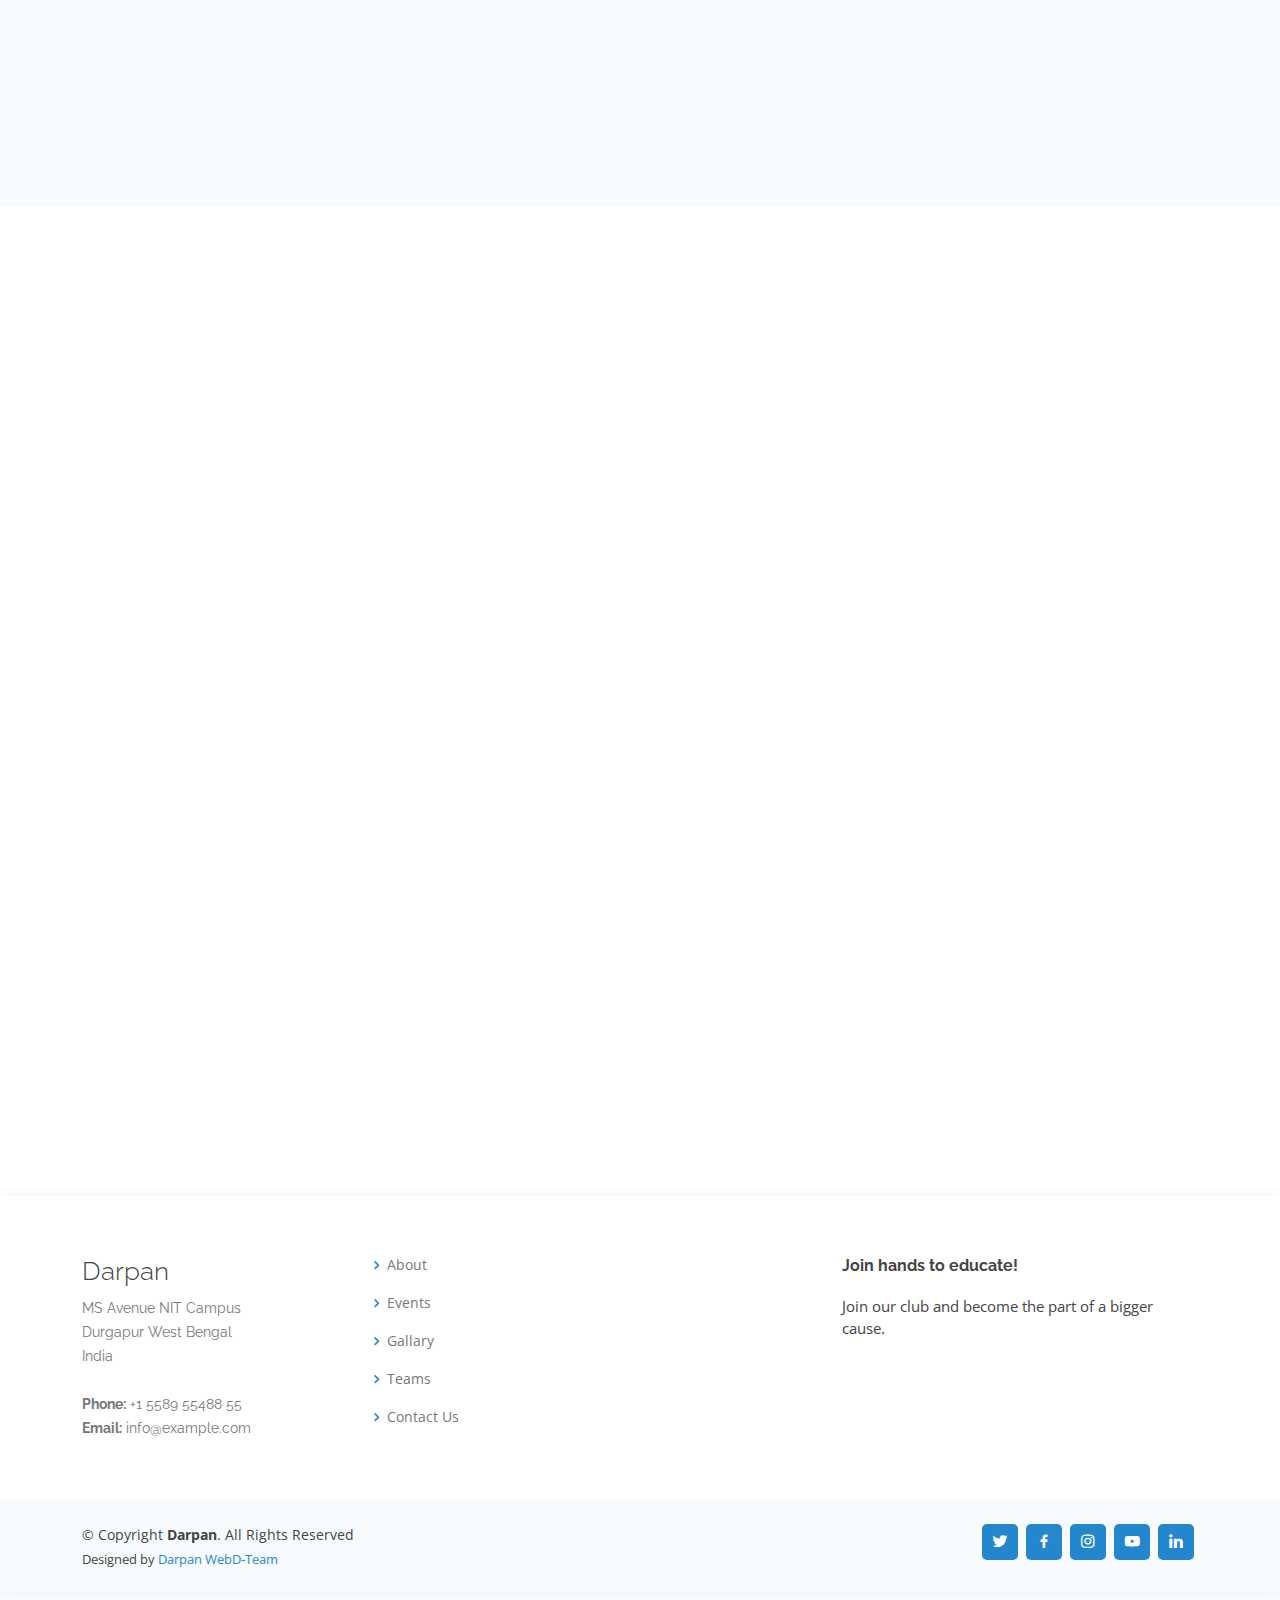
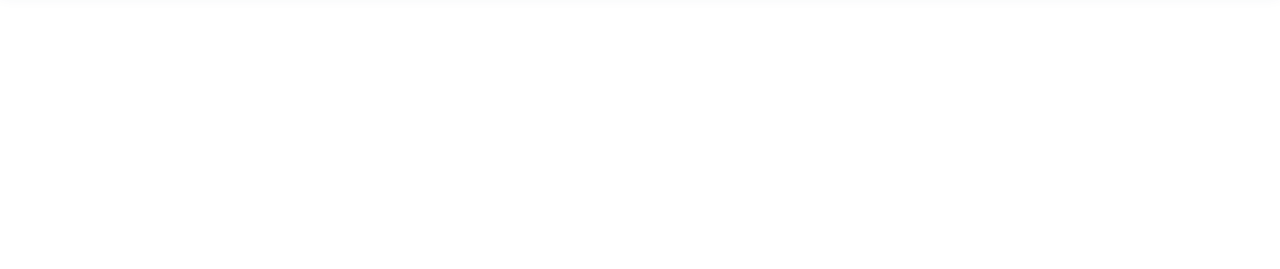
==== commit 439b9256: "commit" ====
--- a/index.html
+++ b/index.html
@@ -985,7 +985,7 @@
                   <div class="testimonial-item">
                     <p>
                       <i class="bx bxs-quote-alt-left quote-icon-left"></i>
-                      Proin iaculis purus consequat sem cure digni ssim donec porttitora entum suscipit rhoncus. Accusantium quam, ultricies eget id, aliquam eget nibh et. Maecen aliquam, risus at semper.
+                      For the target group, the result is worth taking care of until the airline takes over. The accusers, however, need that, and need some discipline. Some faintness, but always a smile.
                       <i class="bx bxs-quote-alt-right quote-icon-right"></i>
                     </p>
                     <img src="assets/img/testimonials/testimonials-1.jpg" class="testimonial-img" alt="">
@@ -998,7 +998,7 @@
                   <div class="testimonial-item">
                     <p>
                       <i class="bx bxs-quote-alt-left quote-icon-left"></i>
-                      Export tempor illum tamen malis malis eram quae irure esse labore quem cillum quid cillum eram malis quorum velit fore eram velit sunt aliqua noster fugiat irure amet legam anim culpa.
+                      Export time, however, I was for the evils of the evils that I was going to be angry with the effort that I was going to be the one who was the one who was going to be the one who wanted to be.
                       <i class="bx bxs-quote-alt-right quote-icon-right"></i>
                     </p>
                     <img src="assets/img/testimonials/testimonials-2.jpg" class="testimonial-img" alt="">
@@ -1011,7 +1011,7 @@
                   <div class="testimonial-item">
                     <p>
                       <i class="bx bxs-quote-alt-left quote-icon-left"></i>
-                      Enim nisi quem export duis labore cillum quae magna enim sint quorum nulla quem veniam duis minim tempor labore quem eram duis noster aute amet eram fore quis sint minim.
+                      For if I did not export a hair from your house, which are great, none of which I would bring to your house for a short time, I would have been my home, or I would have been the smallest.
                       <i class="bx bxs-quote-alt-right quote-icon-right"></i>
                     </p>
                     <img src="assets/img/testimonials/testimonials-3.jpg" class="testimonial-img" alt="">
@@ -1024,7 +1024,7 @@
                   <div class="testimonial-item">
                     <p>
                       <i class="bx bxs-quote-alt-left quote-icon-left"></i>
-                      Fugiat enim eram quae cillum dolore dolor amet nulla culpa multos export minim fugiat minim velit minim dolor enim duis veniam ipsum anim magna sunt elit fore quem dolore labore illum veniam.
+                      For I was fleeing from the pain of pain, there is no fault in the export of many.
                       <i class="bx bxs-quote-alt-right quote-icon-right"></i>
                     </p>
                     <img src="assets/img/testimonials/testimonials-4.jpg" class="testimonial-img" alt="">
@@ -1037,7 +1037,7 @@
                   <div class="testimonial-item">
                     <p>
                       <i class="bx bxs-quote-alt-left quote-icon-left"></i>
-                      Quis quorum aliqua sint quem legam fore sunt eram irure aliqua veniam tempor noster veniam enim culpa labore duis sunt culpa nulla illum cillum fugiat legam esse veniam culpa fore nisi cillum quid.
+                      Who are some of them whom I will read?
                       <i class="bx bxs-quote-alt-right quote-icon-right"></i>
                     </p>
                     <img src="assets/img/testimonials/testimonials-5.jpg" class="testimonial-img" alt="">
@@ -1059,17 +1059,17 @@
 
         <div class="section-title">
           <h2>Gallary</h2>
-          <p>Magnam dolores commodi suscipit. Necessitatibus eius consequatur ex aliquid fuga eum quidem. Sit sint consectetur velit. Quisquam quos quisquam cupiditate. Et nemo qui impedit suscipit alias ea. Quia fugiat sit in iste officiis commodi quidem hic quas.</p>
+          <p>We are not only indulged in promoting Hindi and having work all the time. Get introduced to some glimpses of our events, parties and hangout pictures.</p>
         </div>
 
         <div class="row" data-aos="fade-up" data-aos-delay="150">
           <div class="col-lg-12 d-flex justify-content-center">
-            <!-- <ul id="portfolio-flters">
+            <ul id="portfolio-flters">
               <li data-filter="*" class="filter-active">All</li>
-              <li data-filter=".filter-app">App</li>
-              <li data-filter=".filter-card">Card</li>
-              <li data-filter=".filter-web">Web</li>
-            </ul> -->
+              <li data-filter=".filter-app">Events</li>
+              <li data-filter=".filter-card">Work pictures</li>
+              <li data-filter=".filter-web">Parties</li>
+            </ul>
           </div>
         </div>
 
@@ -1221,7 +1221,7 @@
               <i class="bx bx-help-circle icon-help"></i> <a data-bs-toggle="collapse" class="collapse" data-bs-target="#faq-list-1">Why Should I Join Darpan?<i class="bx bx-chevron-down icon-show"></i><i class="bx bx-chevron-up icon-close"></i></a>
               <div id="faq-list-1" class="collapse show" data-bs-parent=".faq-list">
                 <p>
-                  Darpan Could help you in many aspects of life. we will provode you an healthy and constructive environment here. You will get the help from the senior members of Darpan.
+                  Darpan Could help you in many aspects of life. we will provide you a healthy and constructive environment here.
                 </p>
               </div>
             </li>
@@ -1239,7 +1239,7 @@
               <i class="bx bx-help-circle icon-help"></i> <a data-bs-toggle="collapse" data-bs-target="#faq-list-3" class="collapsed">Why should a person, not interested in writing or poetry should join Darpan?<i class="bx bx-chevron-down icon-show"></i><i class="bx bx-chevron-up icon-close"></i></a>
               <div id="faq-list-3" class="collapse" data-bs-parent=".faq-list">
                 <p>
-                  Here in Darpan we are promotion Hindi and for that we need people to work on different domains for a bigger canvas, for if you are enthusiastic to learn and willing to work then you should join Darpan.
+                  In Darpan we are promotion Hindi and for that we need people to work on different domains for a bigger canvas, for if you are enthusiastic to learn and willing to work then you should join Darpan.
                 </p>
               </div>
             </li>
@@ -1277,9 +1277,10 @@
           <!-- <p>Magnam dolores commodi suscipit. Necessitatibus eius consequatur ex aliquid fuga eum quidem. Sit sint consectetur velit. Quisquam quos quisquam cupiditate. Et nemo qui impedit suscipit alias ea. Quia fugiat sit in iste officiis commodi quidem hic quas.</p> -->
         </div>
 
-        <!-- <div>
-          <iframe style="border:0; width: 100%; height: 270px;" src="https://www.google.com/maps/embed?pb=!1m14!1m8!1m3!1d12097.433213460943!2d-74.0062269!3d40.7101282!3m2!1i1024!2i768!4f13.1!3m3!1m2!1s0x0%3A0xb89d1fe6bc499443!2sDowntown+Conference+Center!5e0!3m2!1smk!2sbg!4v1539943755621" frameborder="0" allowfullscreen></iframe>
-        </div> -->
+        <div>
+          <!-- <iframe src="https://www.google.com/maps/embed?pb=!1m14!1m12!1m3!1d35813.05652073043!2d87.28342587729455!3d23.560570343556655!2m3!1f0!2f0!3f0!3m2!1i1024!2i768!4f13.1!5e0!3m2!1sen!2sin!4v1671098400078!5m2!1sen!2sin" style="border:0; width: 100%; height: 270px" allowfullscreen></iframe> -->
+          <iframe src="https://www.google.com/maps/embed?pb=!1m16!1m12!1m3!1d29257.82016881516!2d87.28290664923573!3d23.560270674657104!2m3!1f0!2f0!3f0!3m2!1i1024!2i768!4f13.1!2m1!1sdarpan%20NIT%20Durgapur!5e0!3m2!1sen!2sin!4v1671098873368!5m2!1sen!2sin" width="100%" height="450" style="border:0;" allowfullscreen loading="lazy" referrerpolicy="no-referrer-when-downgrade"></iframe>
+        </div>
 
         <div class="row mt-5">
 
@@ -1446,4 +1447,8 @@
 
 </body>
 
-</html>+</html>
+
+
+
+<iframe src="https://www.google.com/maps/embed?pb=!1m14!1m12!1m3!1d35813.05652073043!2d87.28342587729455!3d23.560570343556655!2m3!1f0!2f0!3f0!3m2!1i1024!2i768!4f13.1!5e0!3m2!1sen!2sin!4v1671098400078!5m2!1sen!2sin" width="90%" height="450" style="border:0; width: 100%; height: 270px" allowfullscreen></iframe>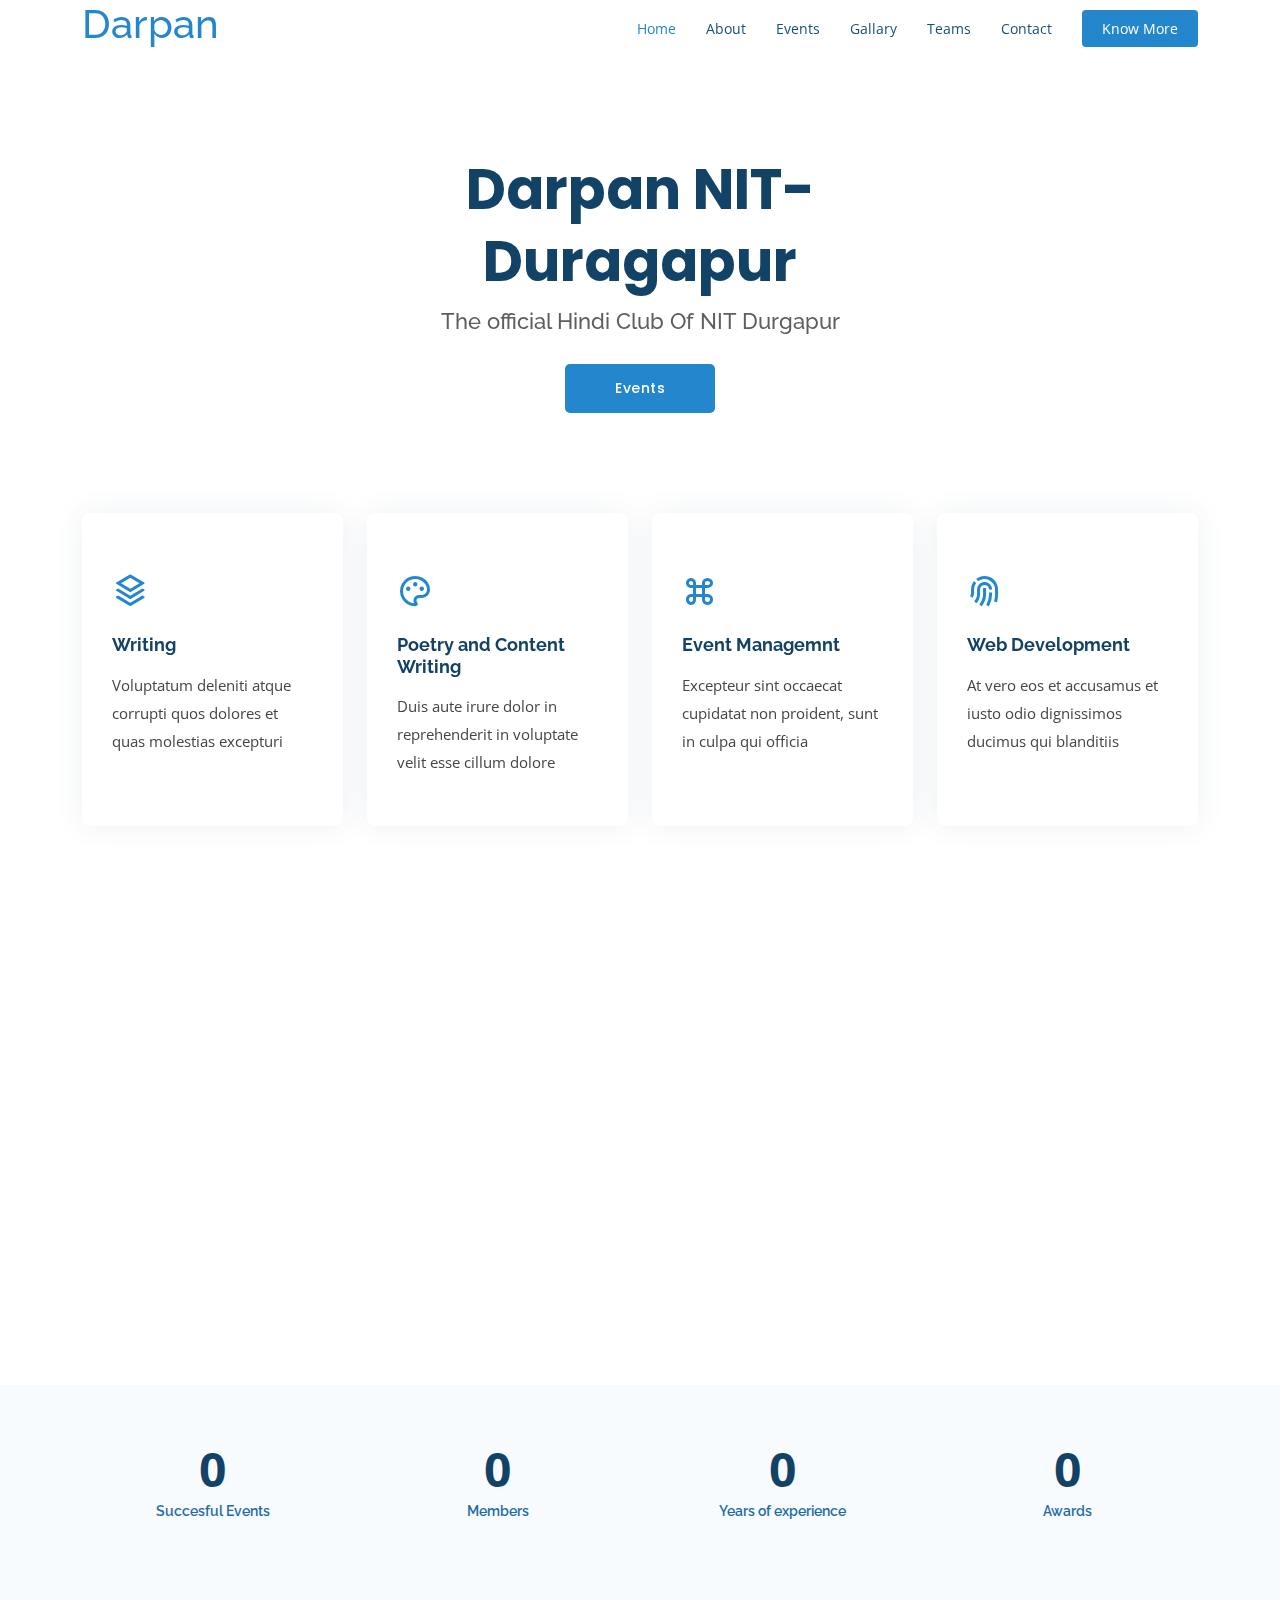
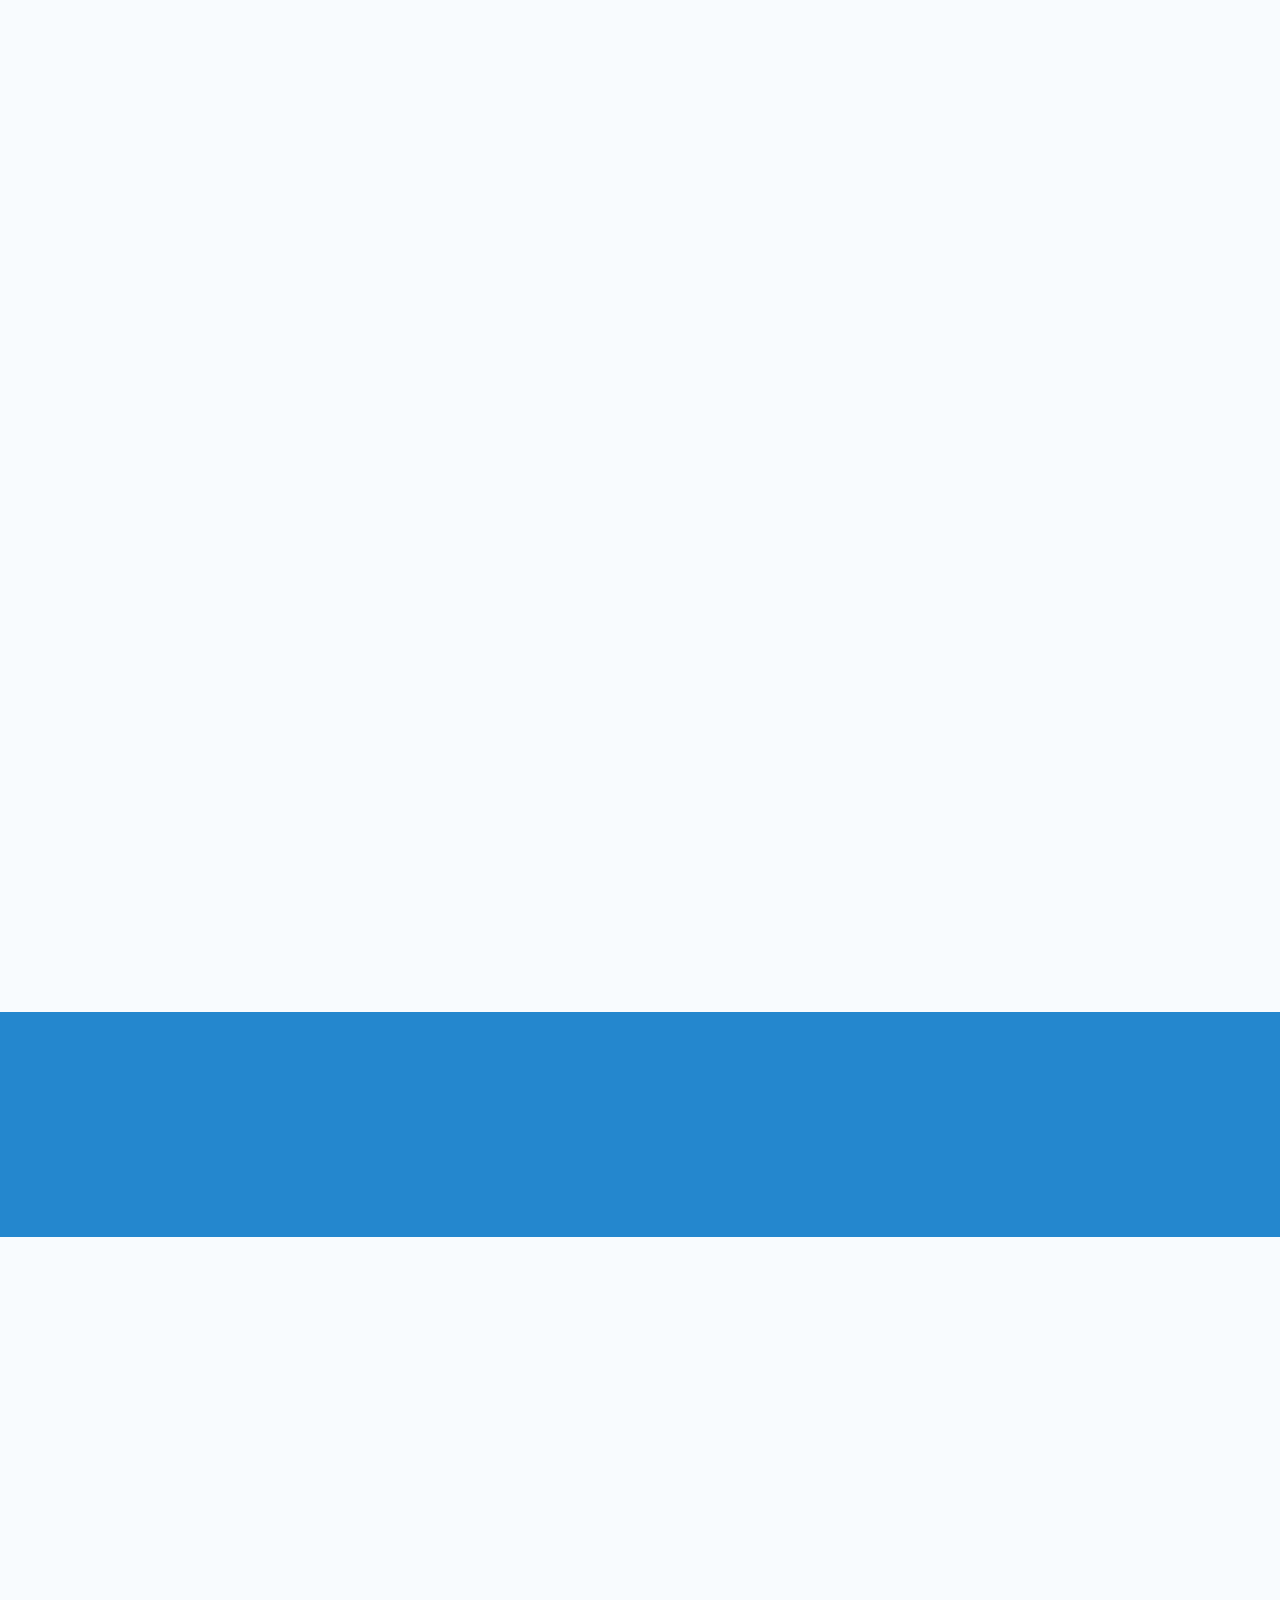
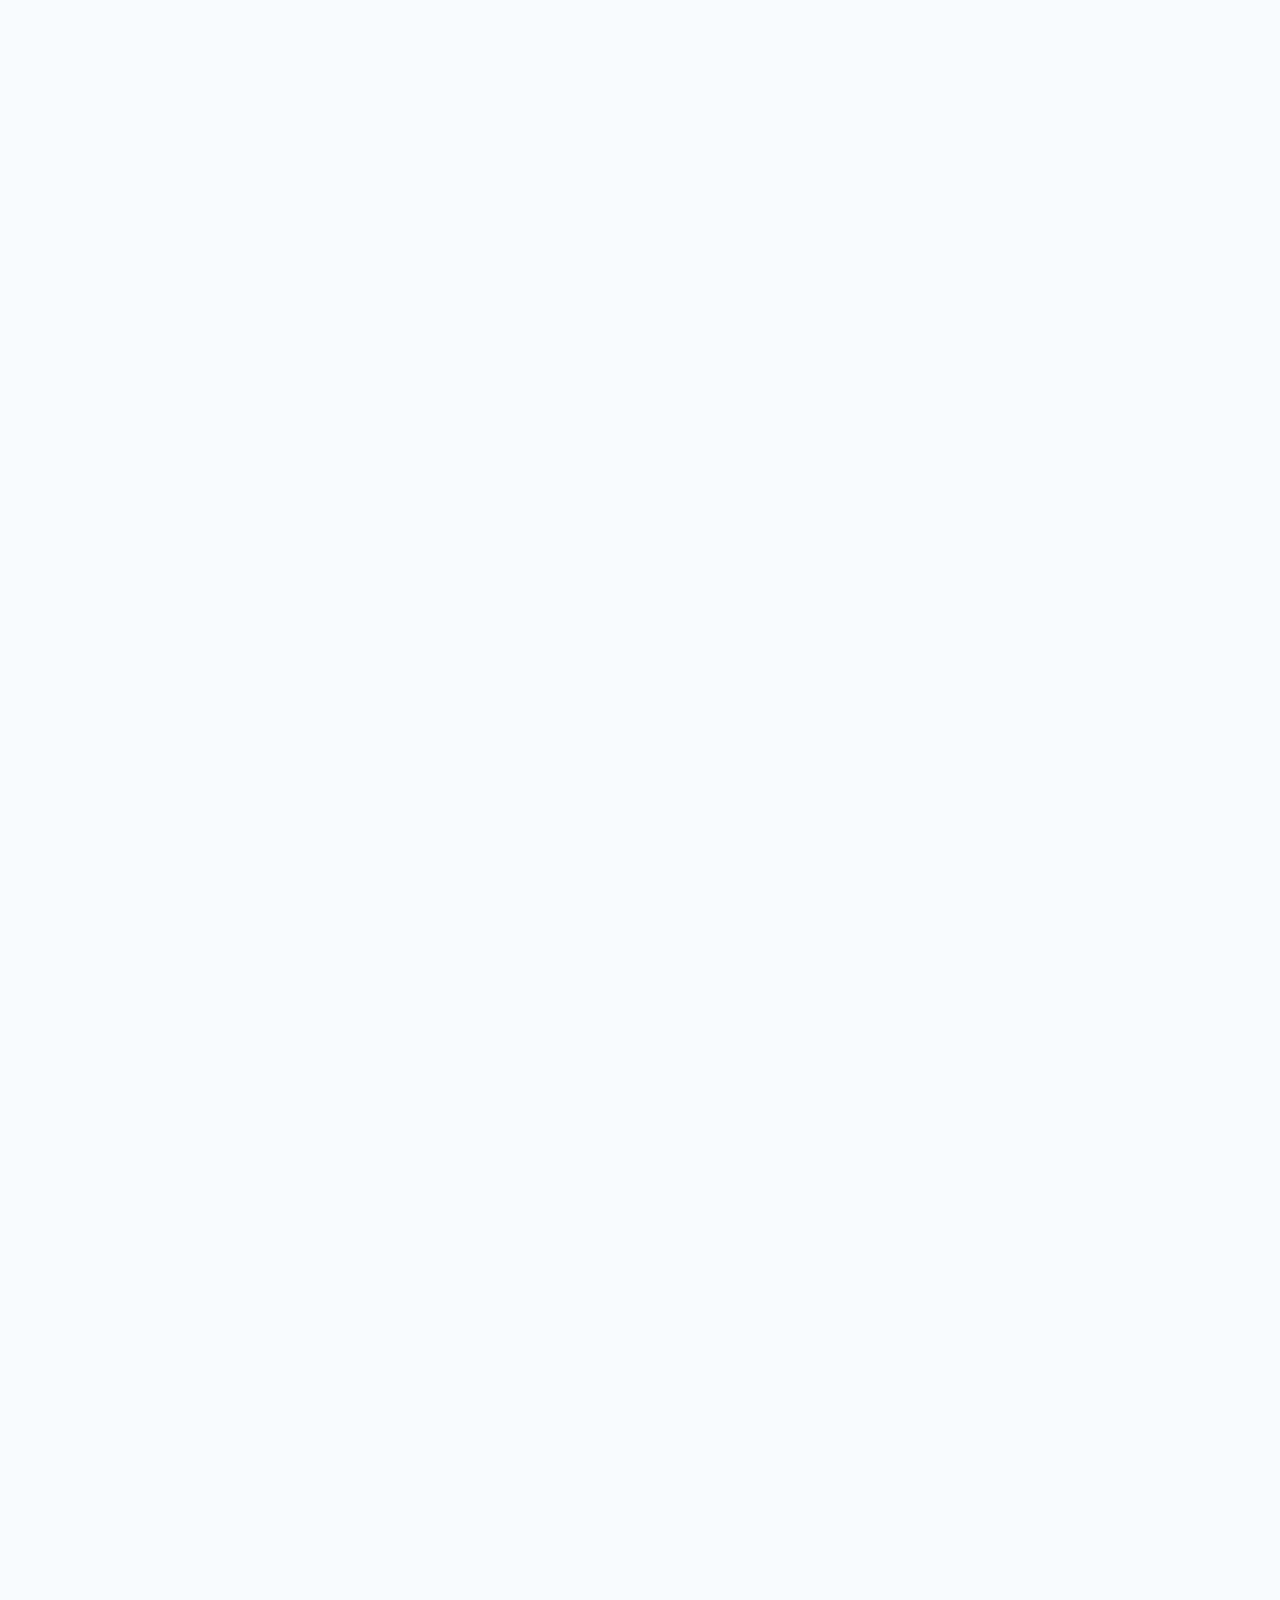
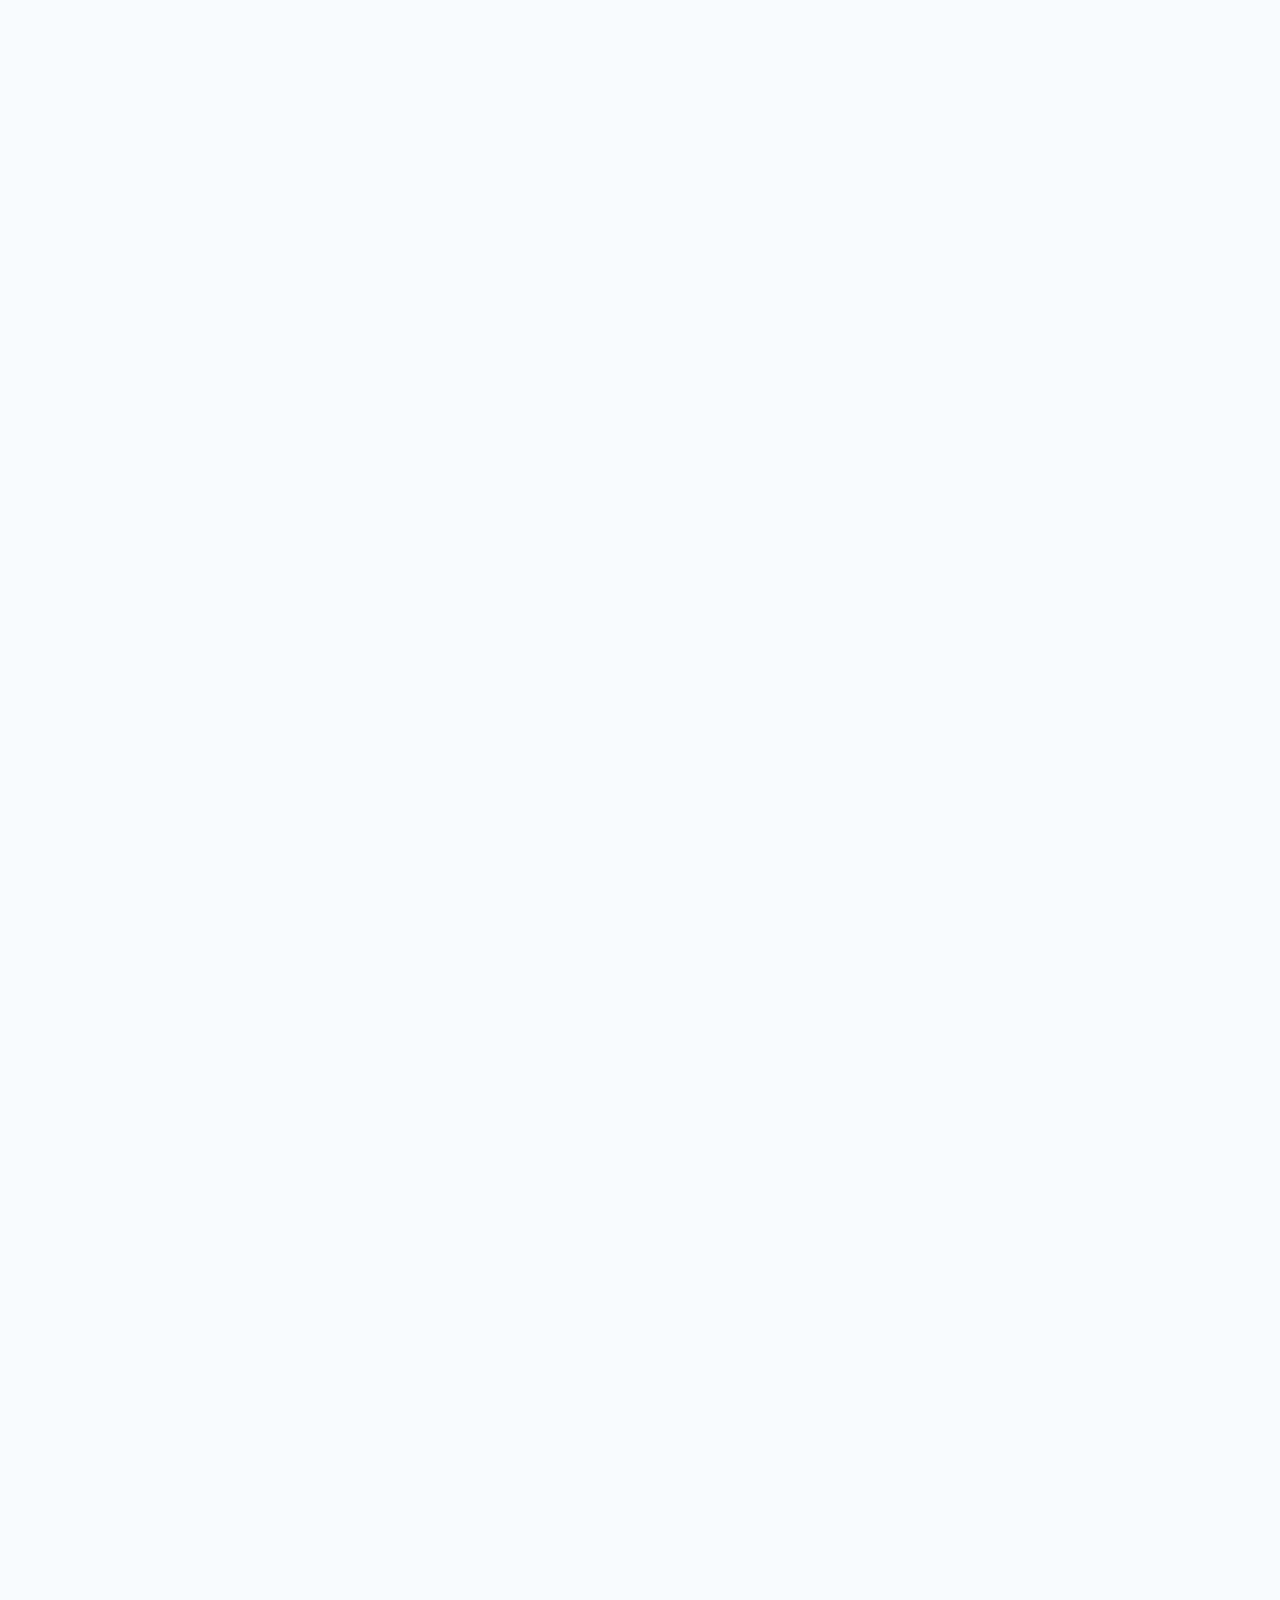
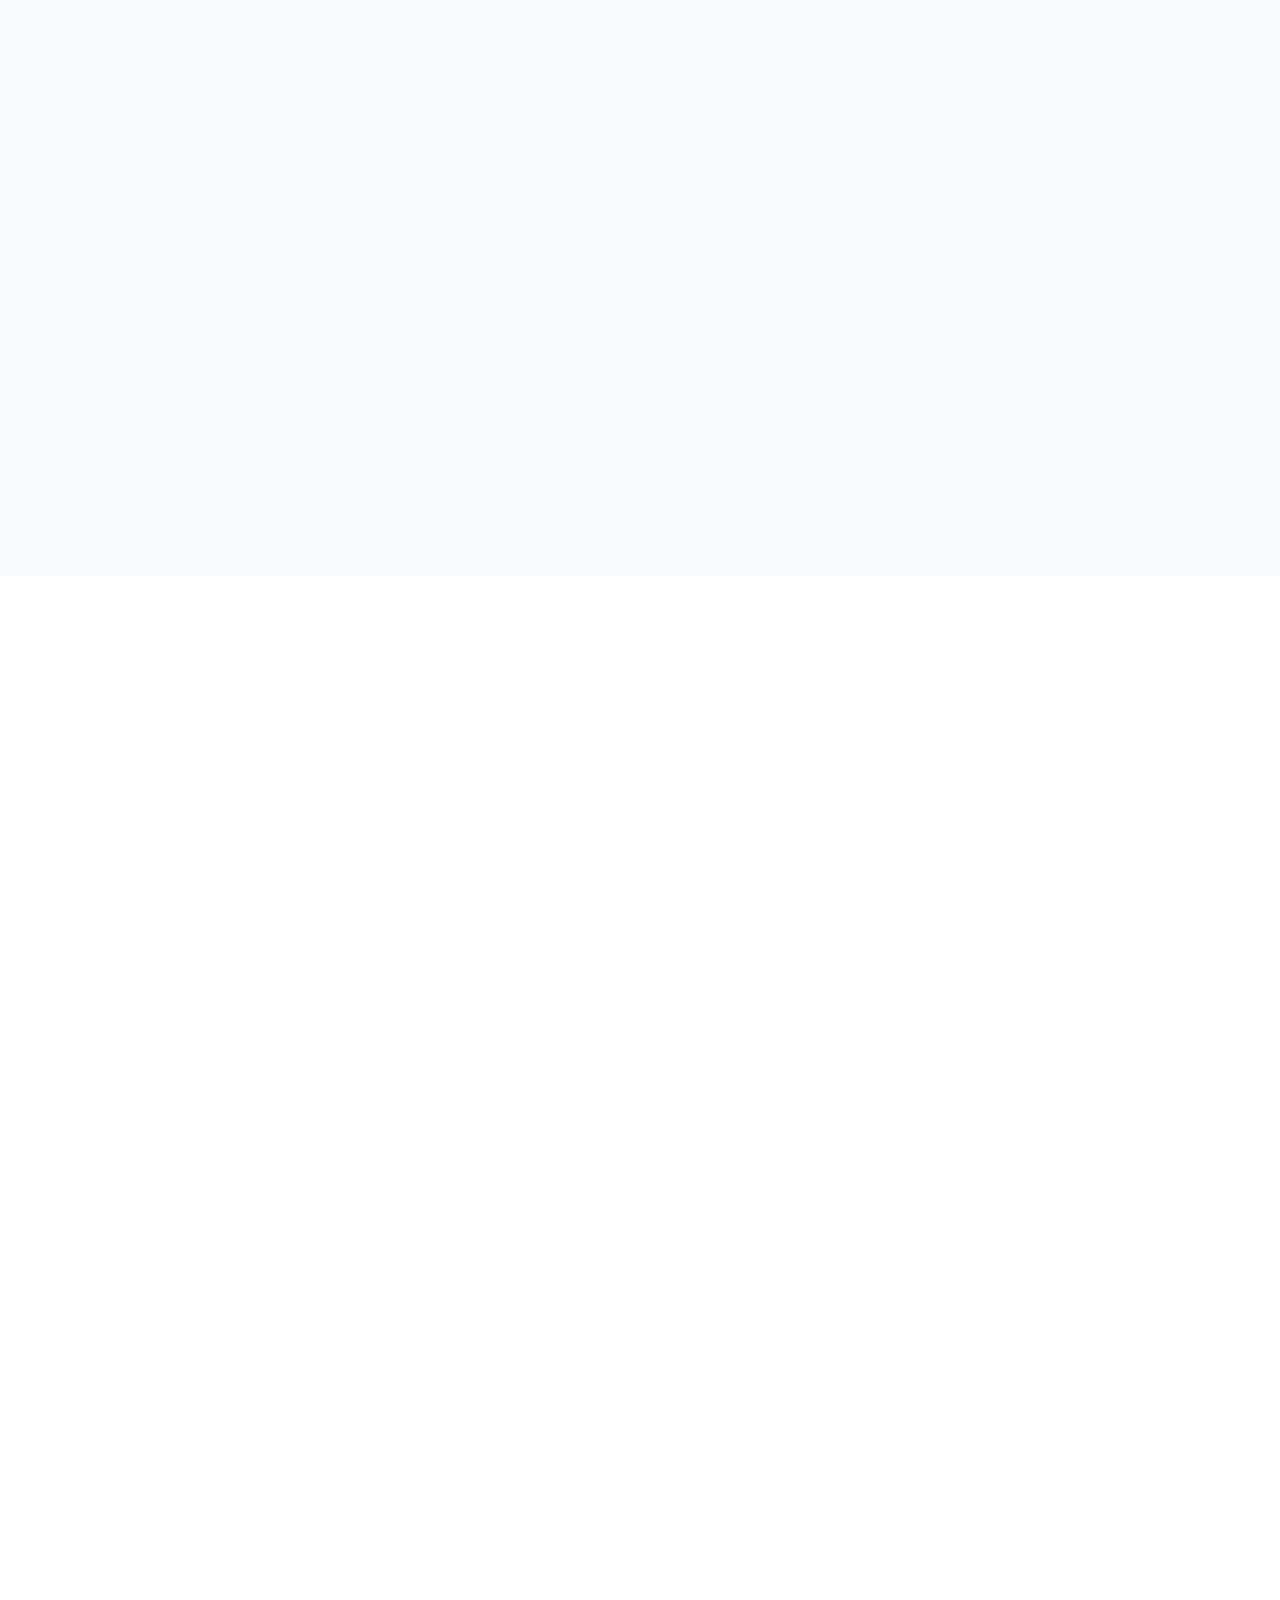
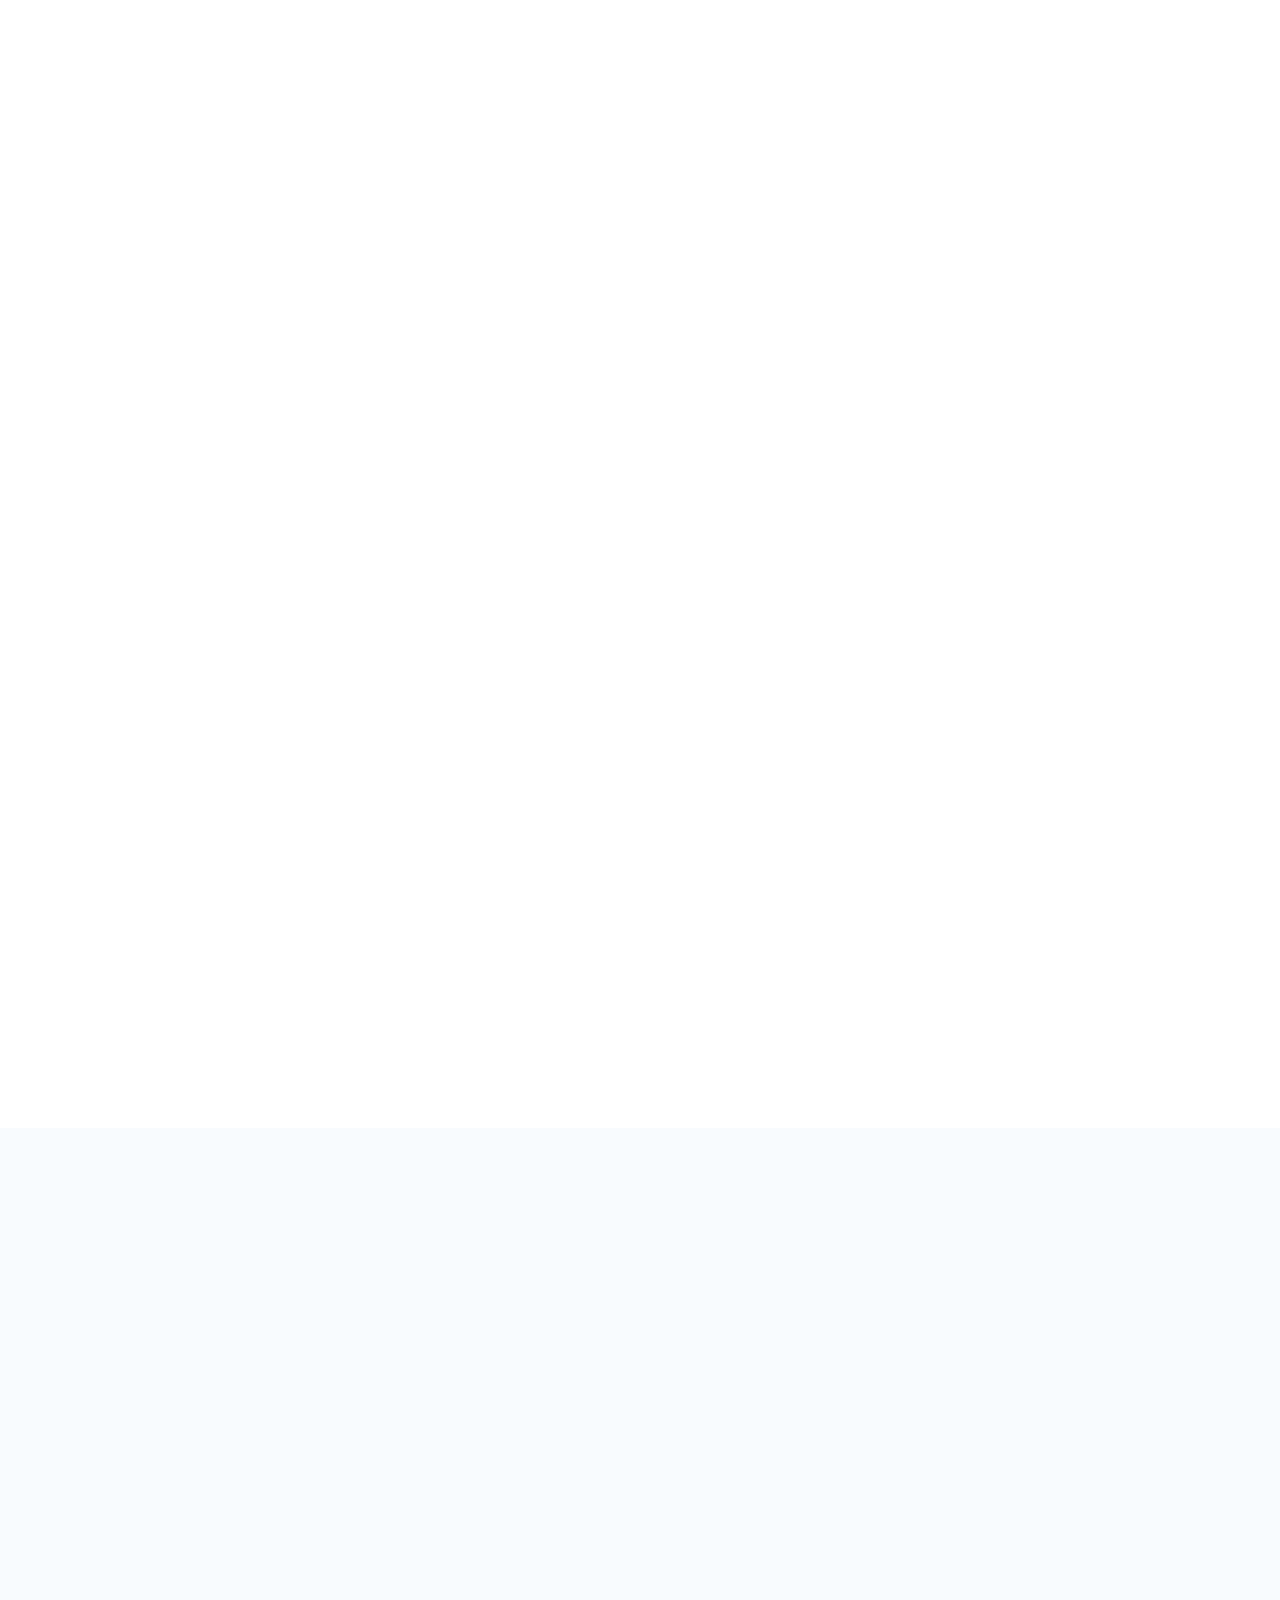
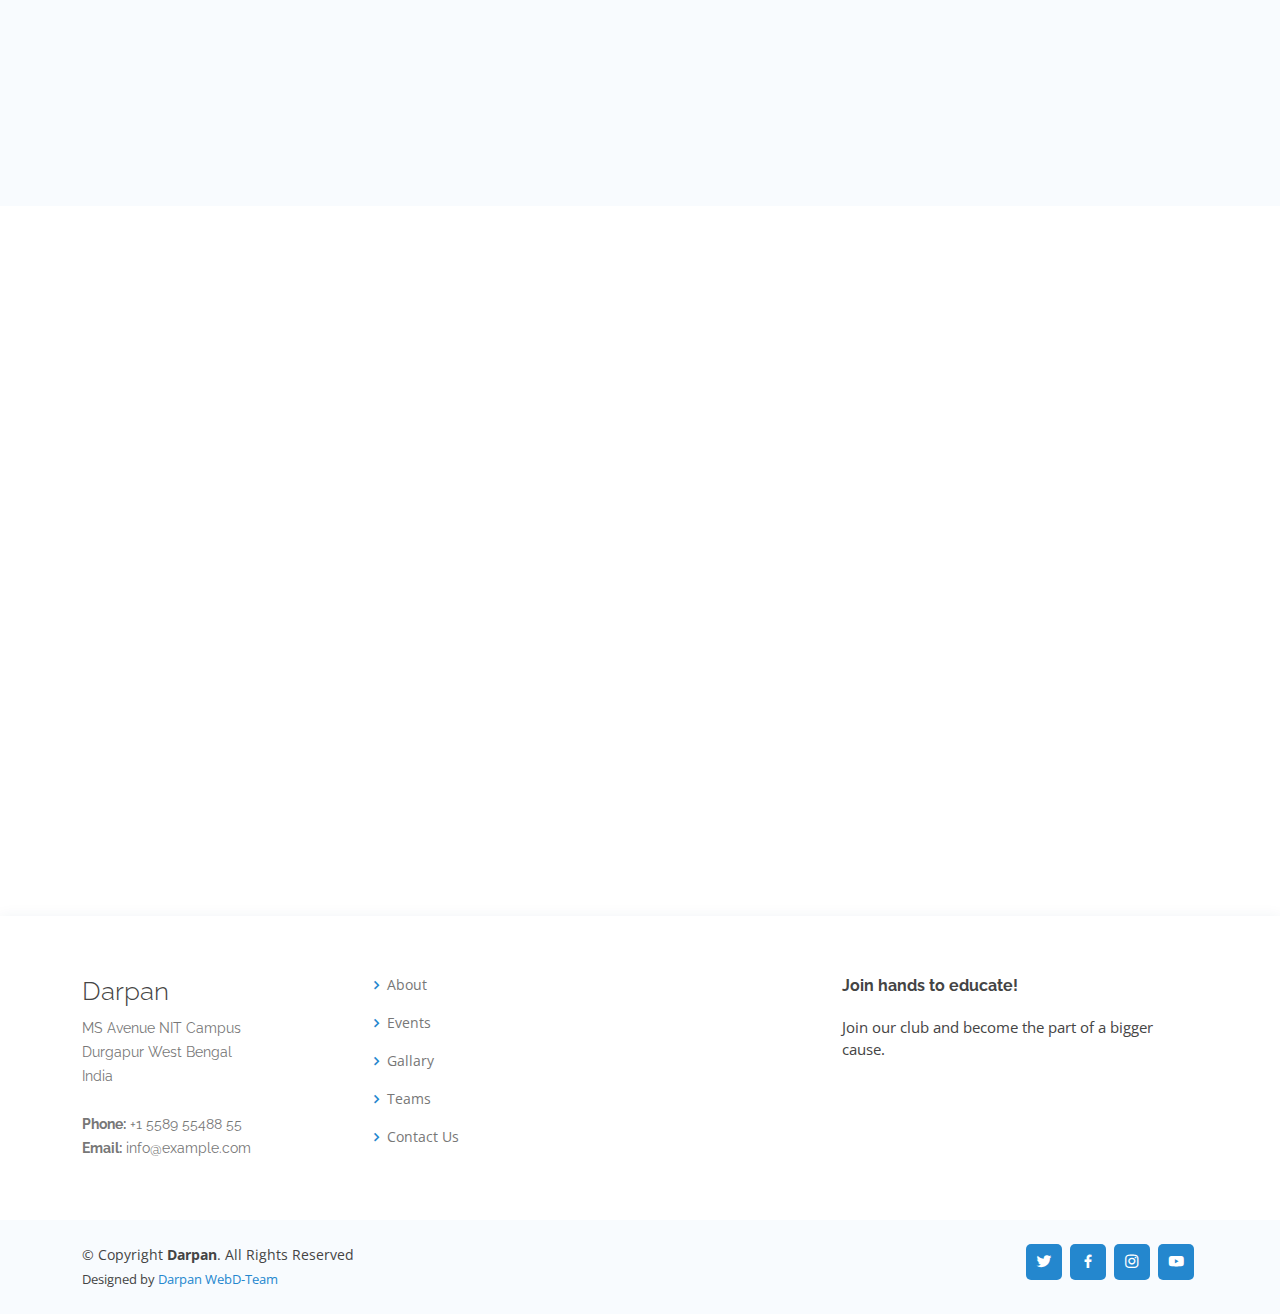
==== commit e5b475a8: "commit" ====
--- a/index.html
+++ b/index.html
@@ -1277,11 +1277,6 @@
           <!-- <p>Magnam dolores commodi suscipit. Necessitatibus eius consequatur ex aliquid fuga eum quidem. Sit sint consectetur velit. Quisquam quos quisquam cupiditate. Et nemo qui impedit suscipit alias ea. Quia fugiat sit in iste officiis commodi quidem hic quas.</p> -->
         </div>
 
-        <div>
-          <!-- <iframe src="https://www.google.com/maps/embed?pb=!1m14!1m12!1m3!1d35813.05652073043!2d87.28342587729455!3d23.560570343556655!2m3!1f0!2f0!3f0!3m2!1i1024!2i768!4f13.1!5e0!3m2!1sen!2sin!4v1671098400078!5m2!1sen!2sin" style="border:0; width: 100%; height: 270px" allowfullscreen></iframe> -->
-          <iframe src="https://www.google.com/maps/embed?pb=!1m16!1m12!1m3!1d29257.82016881516!2d87.28290664923573!3d23.560270674657104!2m3!1f0!2f0!3f0!3m2!1i1024!2i768!4f13.1!2m1!1sdarpan%20NIT%20Durgapur!5e0!3m2!1sen!2sin!4v1671098873368!5m2!1sen!2sin" width="100%" height="450" style="border:0;" allowfullscreen loading="lazy" referrerpolicy="no-referrer-when-downgrade"></iframe>
-        </div>
-
         <div class="row mt-5">
 
           <div class="col-lg-4">
@@ -1310,28 +1305,9 @@
 
           <div class="col-lg-8 mt-5 mt-lg-0">
 
-            <!-- <form action="forms/contact.php" onsubmit = "sendEmail()" method="post" role="form" class="php-email-form">
-              <div class="row gy-2 gx-md-3">
-                <div class="col-md-6 form-group">
-                  <input type="text" name="name" class="form-control" id="name" placeholder="Your Name" required>
-                </div>
-                <div class="col-md-6 form-group">
-                  <input type="email" class="form-control" name="email" id="email" placeholder="Your Email" required>
-                </div>
-                <div class="form-group col-12">
-                  <input type="text" class="form-control" name="subject" id="subject" placeholder="Subject" required>
-                </div>
-                <div class="form-group col-12">
-                  <textarea class="form-control" name="message" rows="5" placeholder="Message" required></textarea>
-                </div>
-                <div class="my-3 col-12">
-                  <div class="loading">Loading</div>
-                  <div class="error-message"></div>
-                  <div class="sent-message">Your message has been sent. Thank you!</div>
-                </div>
-                <div class="text-center col-12"><button type="submit">Send Message</button></div>
-              </div>
-            </form> -->
+            <div class="map-responsive">
+              <iframe src="https://www.google.com/maps/embed?pb=!1m18!1m12!1m3!1d3657.5781159595226!2d87.29094961481123!3d23.547671684689657!2m3!1f0!2f0!3f0!3m2!1i1024!2i768!4f13.1!3m3!1m2!1s0x39f772081cede5e9%3A0x33fb9ccb243dfa5!2sNational%20Institute%20of%20Technology%20Durgapur!5e0!3m2!1sen!2sin!4v1675079050931!5m2!1sen!2sin" width="600" height="450" style="border:0;" allowfullscreen="" loading="lazy" referrerpolicy="no-referrer-when-downgrade"></iframe>
+            </div>
 
           </div>
 
@@ -1409,7 +1385,6 @@
         <a href="https://www.facebook.com/darpan.nitdgp/" class="facebook" target="_blank"><i class="bx bxl-facebook"></i></a>
         <a href="https://www.instagram.com/darpan_nitdgp/" class="instagram" target="_blank"><i class="bx bxl-instagram"></i></a>
         <a href="https://www.youtube.com/@darpan-nitdurgapur1089" class="google-plus" target="_blank"><i class="bx bxl-youtube"></i></a>
-        <a href="#" class="linkedin"><i class="bx bxl-linkedin" target="_blank"></i></a>
       </div>
     </div>
   </footer><!-- End Footer -->
@@ -1424,7 +1399,6 @@
   <script src="assets/vendor/glightbox/js/glightbox.min.js"></script>
   <script src="assets/vendor/isotope-layout/isotope.pkgd.min.js"></script>
   <script src="assets/vendor/swiper/swiper-bundle.min.js"></script>
-  <!-- <script src="assets/vendor/php-email-form/validate.js"></script> -->
 
   <!-- Main JS File -->
   <script src="assets/js/main.js"></script>
@@ -1449,6 +1423,3 @@
 
 </html>
 
-
-
-<iframe src="https://www.google.com/maps/embed?pb=!1m14!1m12!1m3!1d35813.05652073043!2d87.28342587729455!3d23.560570343556655!2m3!1f0!2f0!3f0!3m2!1i1024!2i768!4f13.1!5e0!3m2!1sen!2sin!4v1671098400078!5m2!1sen!2sin" width="90%" height="450" style="border:0; width: 100%; height: 270px" allowfullscreen></iframe>--- a/assets/css/style.css
+++ b/assets/css/style.css
@@ -1461,89 +1461,29 @@
   color: #fff;
 }
 
-.contact .php-email-form {
-  width: 100%;
-  background: #fff;
-}
-
-.contact .php-email-form .form-group {
-  padding-bottom: 8px;
-}
-
-.contact .php-email-form .error-message {
-  display: none;
-  color: #fff;
-  background: #ed3c0d;
-  text-align: left;
-  padding: 15px;
-  font-weight: 600;
-}
-
-.contact .php-email-form .error-message br+br {
-  margin-top: 25px;
-}
-
-.contact .php-email-form .sent-message {
-  display: none;
-  color: #fff;
-  background: #18d26e;
-  text-align: center;
-  padding: 15px;
-  font-weight: 600;
-}
-
-.contact .php-email-form .loading {
-  display: none;
-  background: #fff;
-  text-align: center;
-  padding: 15px;
-}
-
-.contact .php-email-form .loading:before {
-  content: "";
-  display: inline-block;
-  border-radius: 50%;
-  width: 24px;
-  height: 24px;
-  margin: 0 10px -6px 0;
-  border: 3px solid #18d26e;
-  border-top-color: #eee;
-  -webkit-animation: animate-loading 1s linear infinite;
-  animation: animate-loading 1s linear infinite;
-}
-
-.contact .php-email-form input,
-.contact .php-email-form textarea {
-  border-radius: 0;
-  box-shadow: none;
-  font-size: 14px;
-  border-radius: 4px;
-}
-
-.contact .php-email-form input:focus,
-.contact .php-email-form textarea:focus {
-  border-color: #2487ce;
-}
-
-.contact .php-email-form input {
-  height: 44px;
-}
-
-.contact .php-email-form textarea {
-  padding: 10px 12px;
-}
-
-.contact .php-email-form button[type=submit] {
-  background: #2487ce;
-  border: 0;
-  padding: 10px 30px;
-  color: #fff;
-  transition: 0.4s;
-  border-radius: 4px;
-}
-
-.contact .php-email-form button[type=submit]:hover {
-  background: #3194db;
+.map-responsive{
+
+  overflow:hidden;
+
+  padding-bottom:56.25%;
+
+  position:relative;
+
+  height:0;
+}
+
+.map-responsive iframe{
+
+  left:0;
+
+  top:0;
+
+  height: 60vh;
+
+  width:100%;
+
+  position:absolute;
+
 }
 
 @-webkit-keyframes animate-loading {
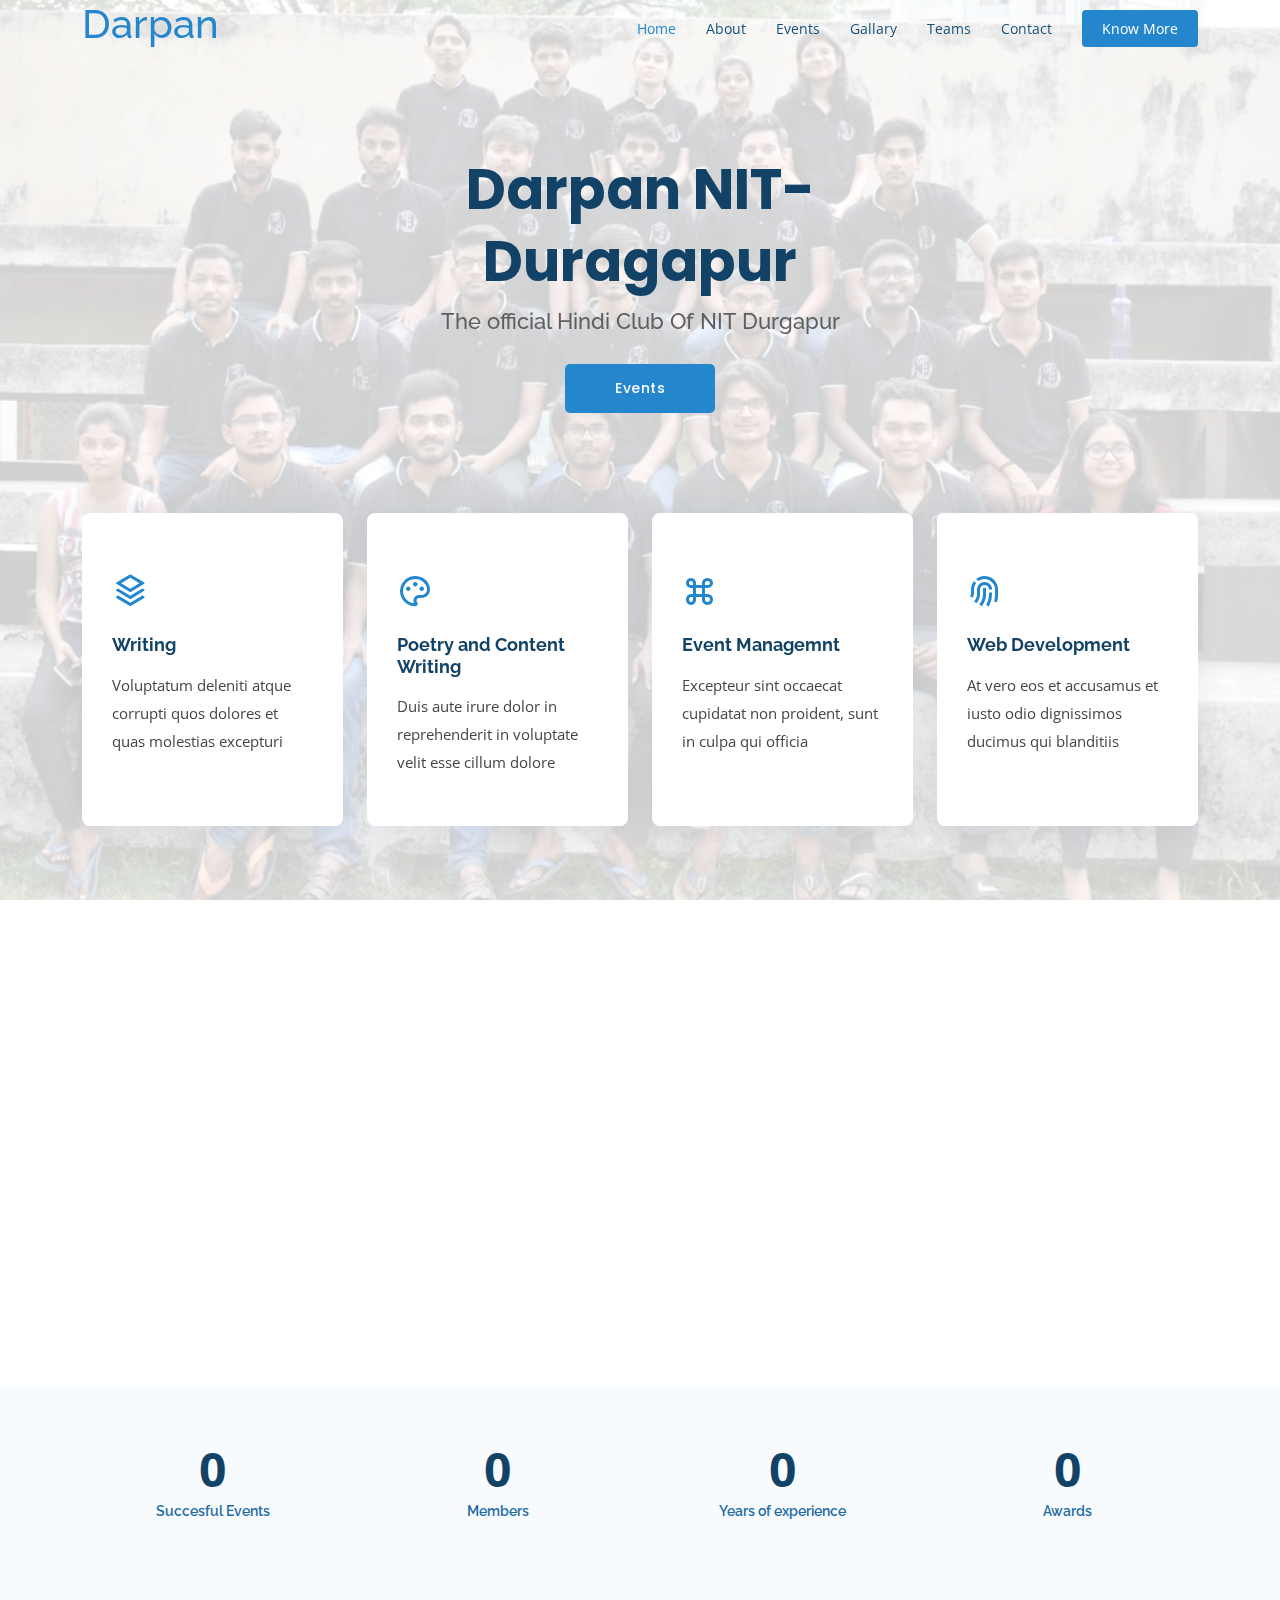
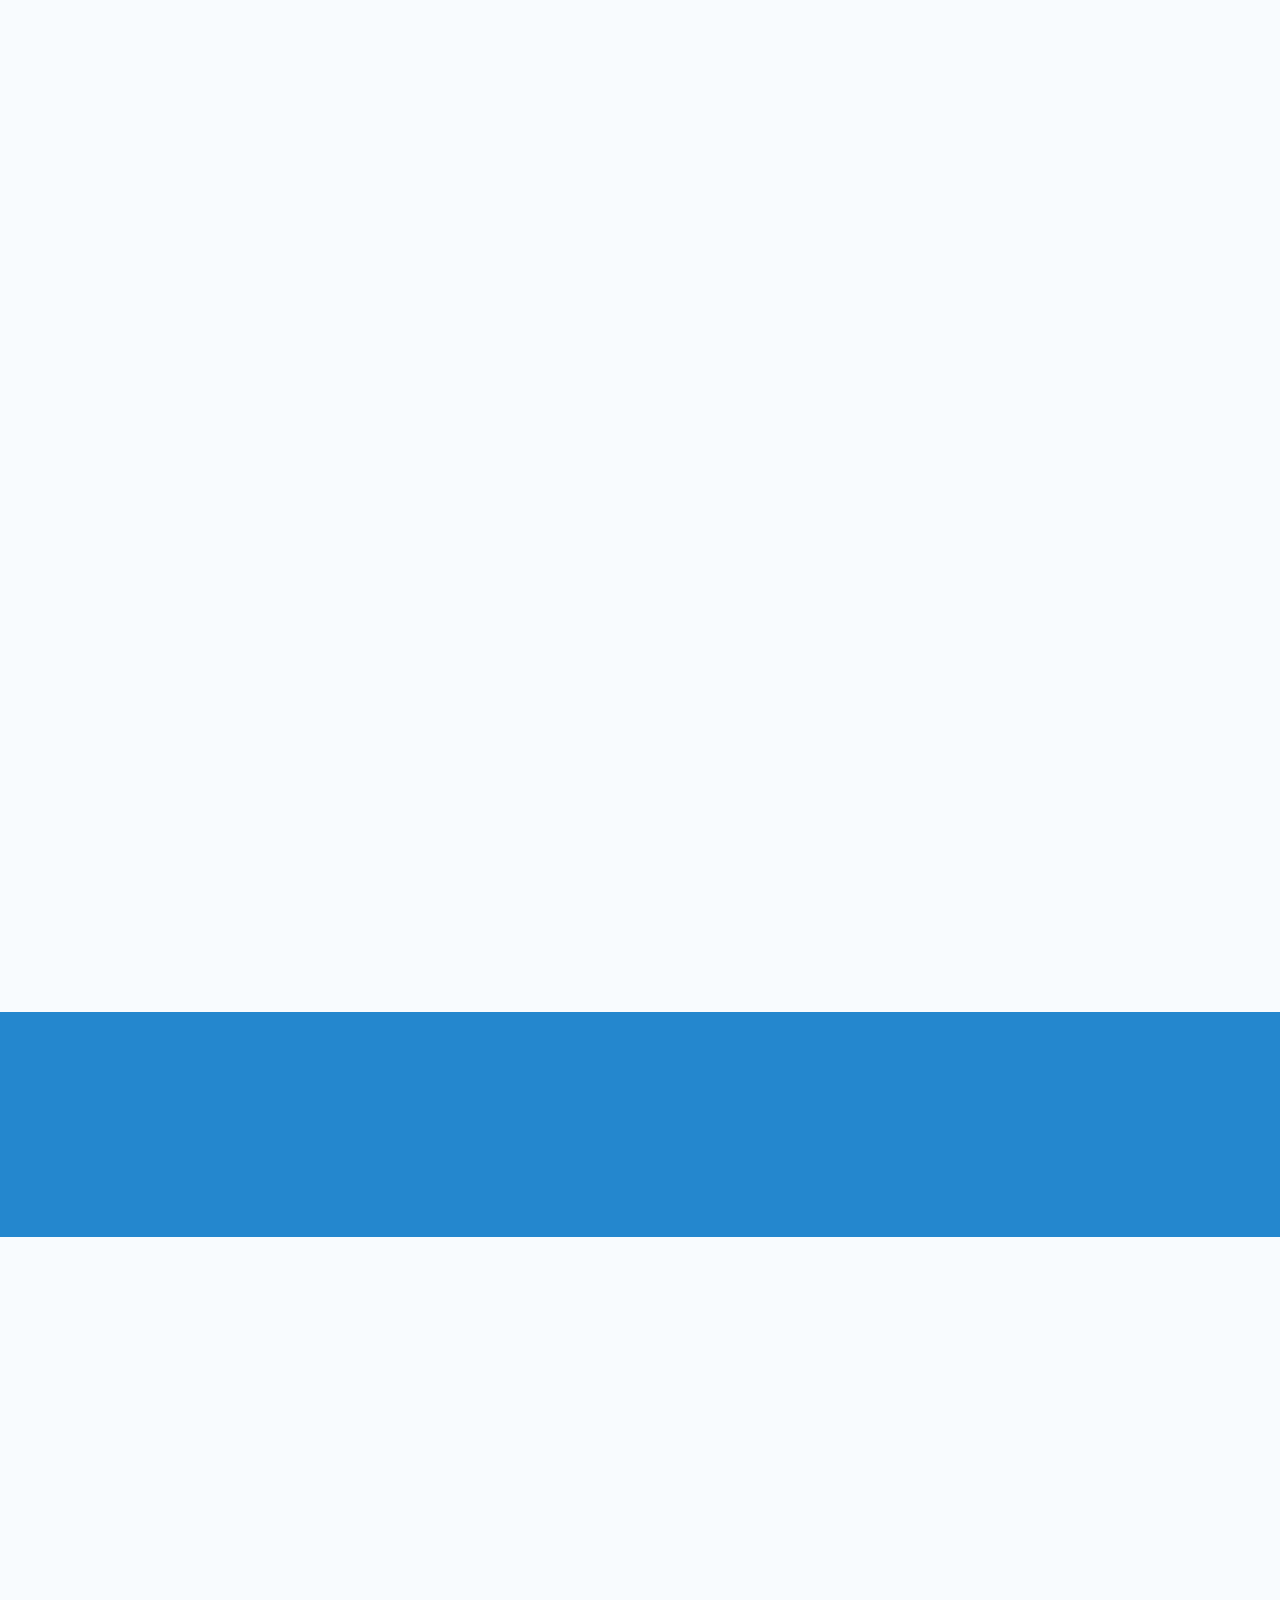
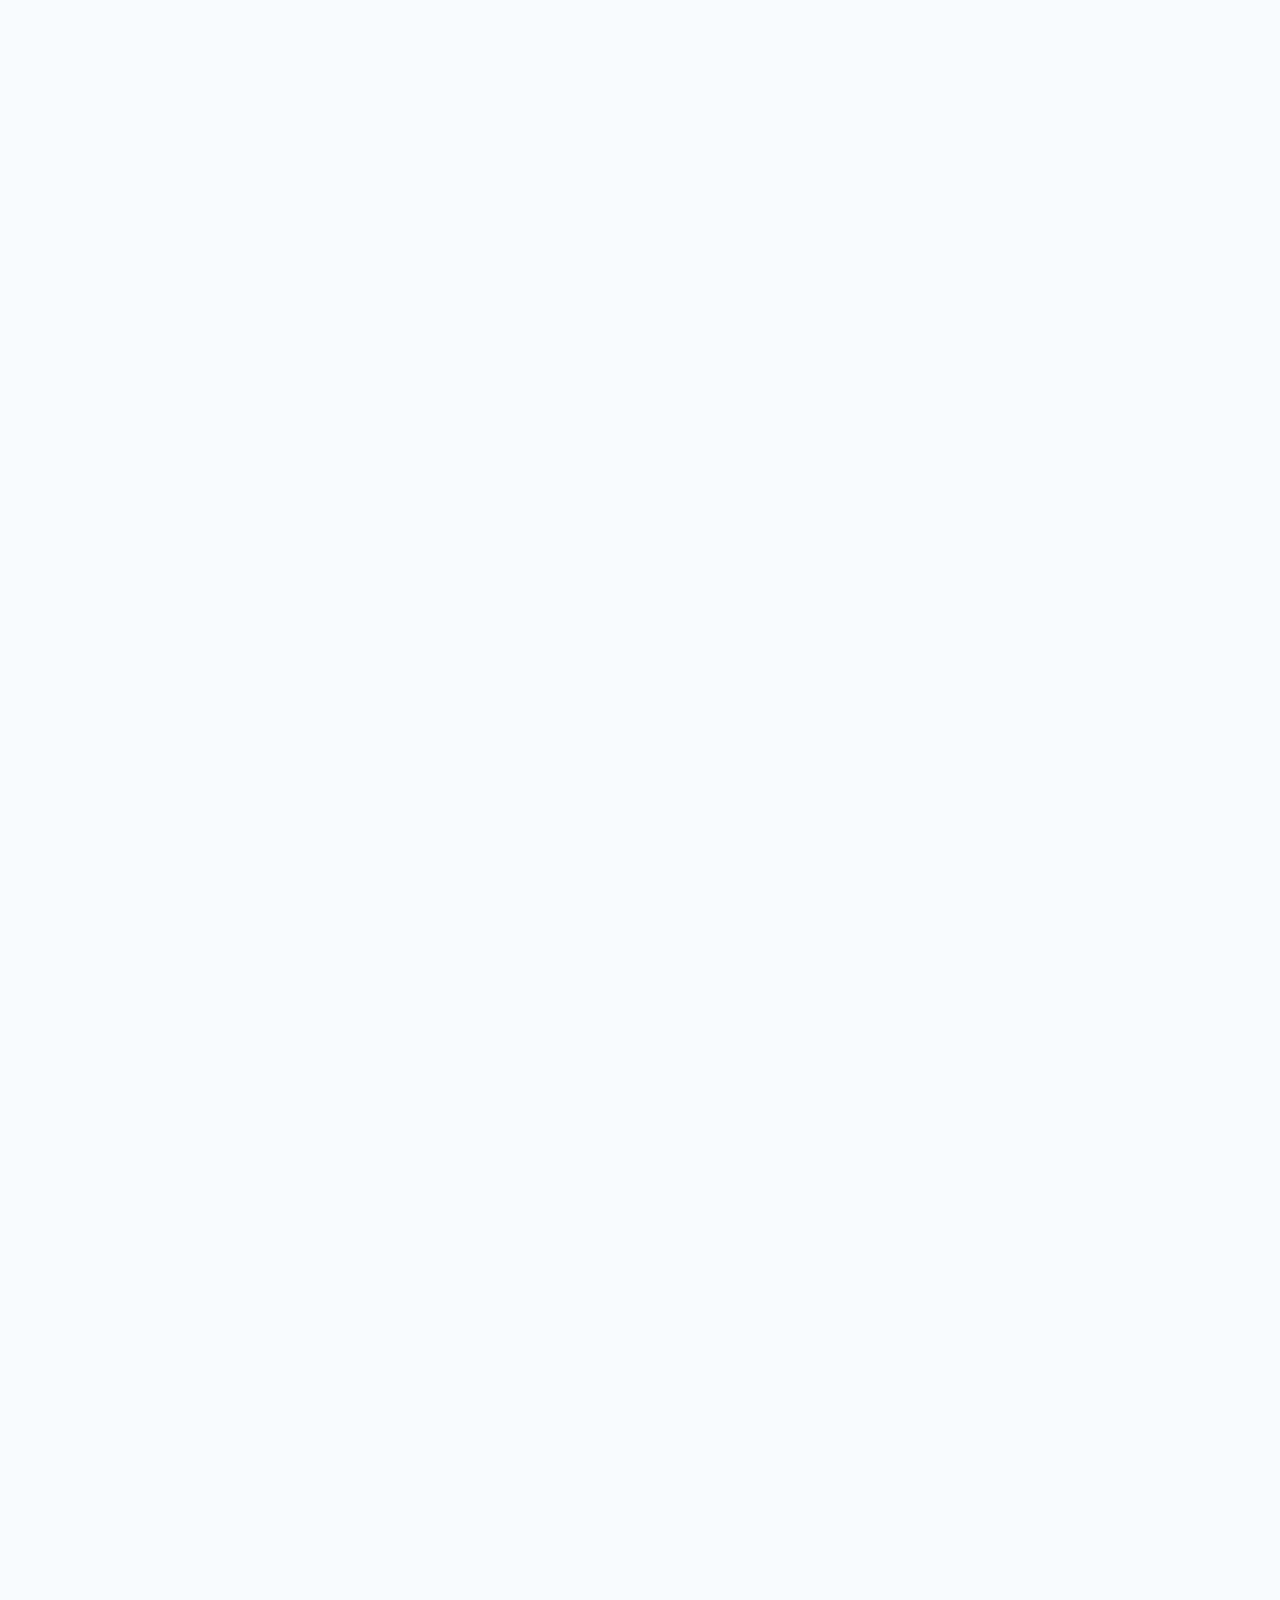
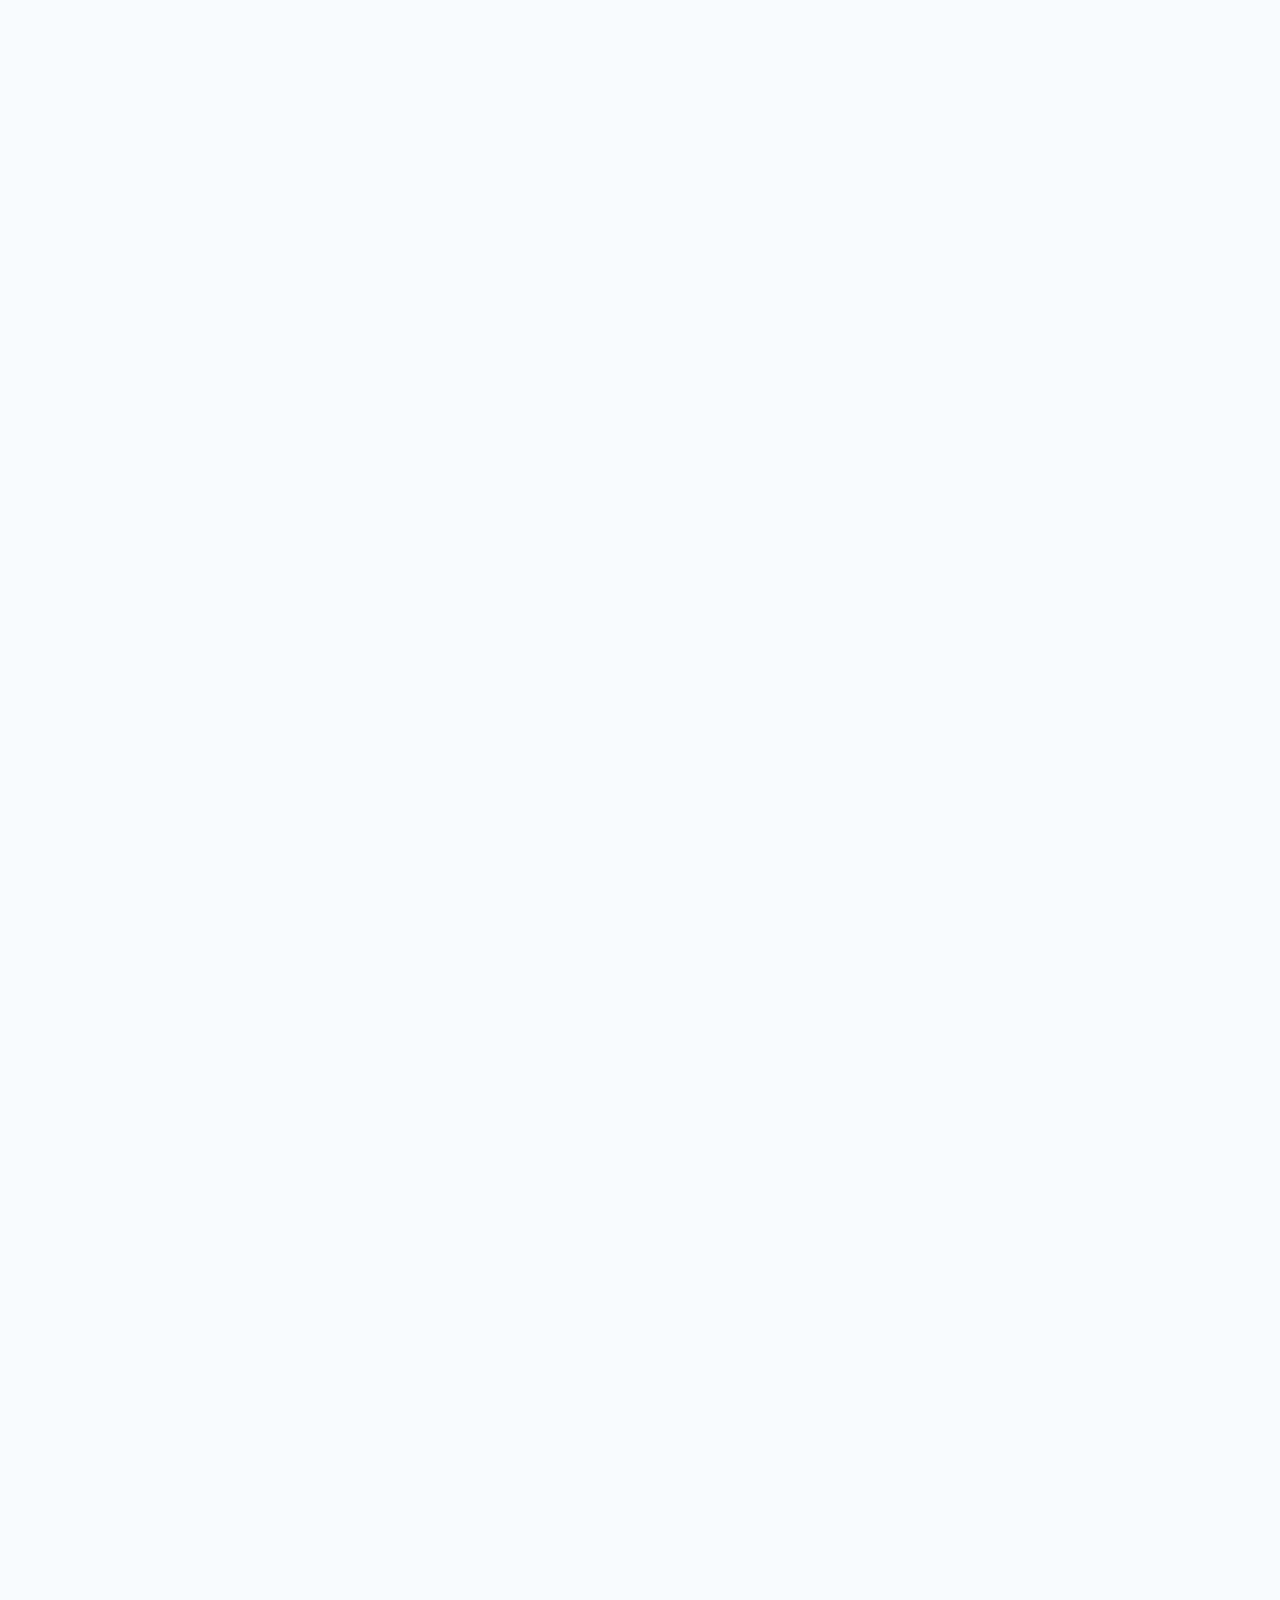
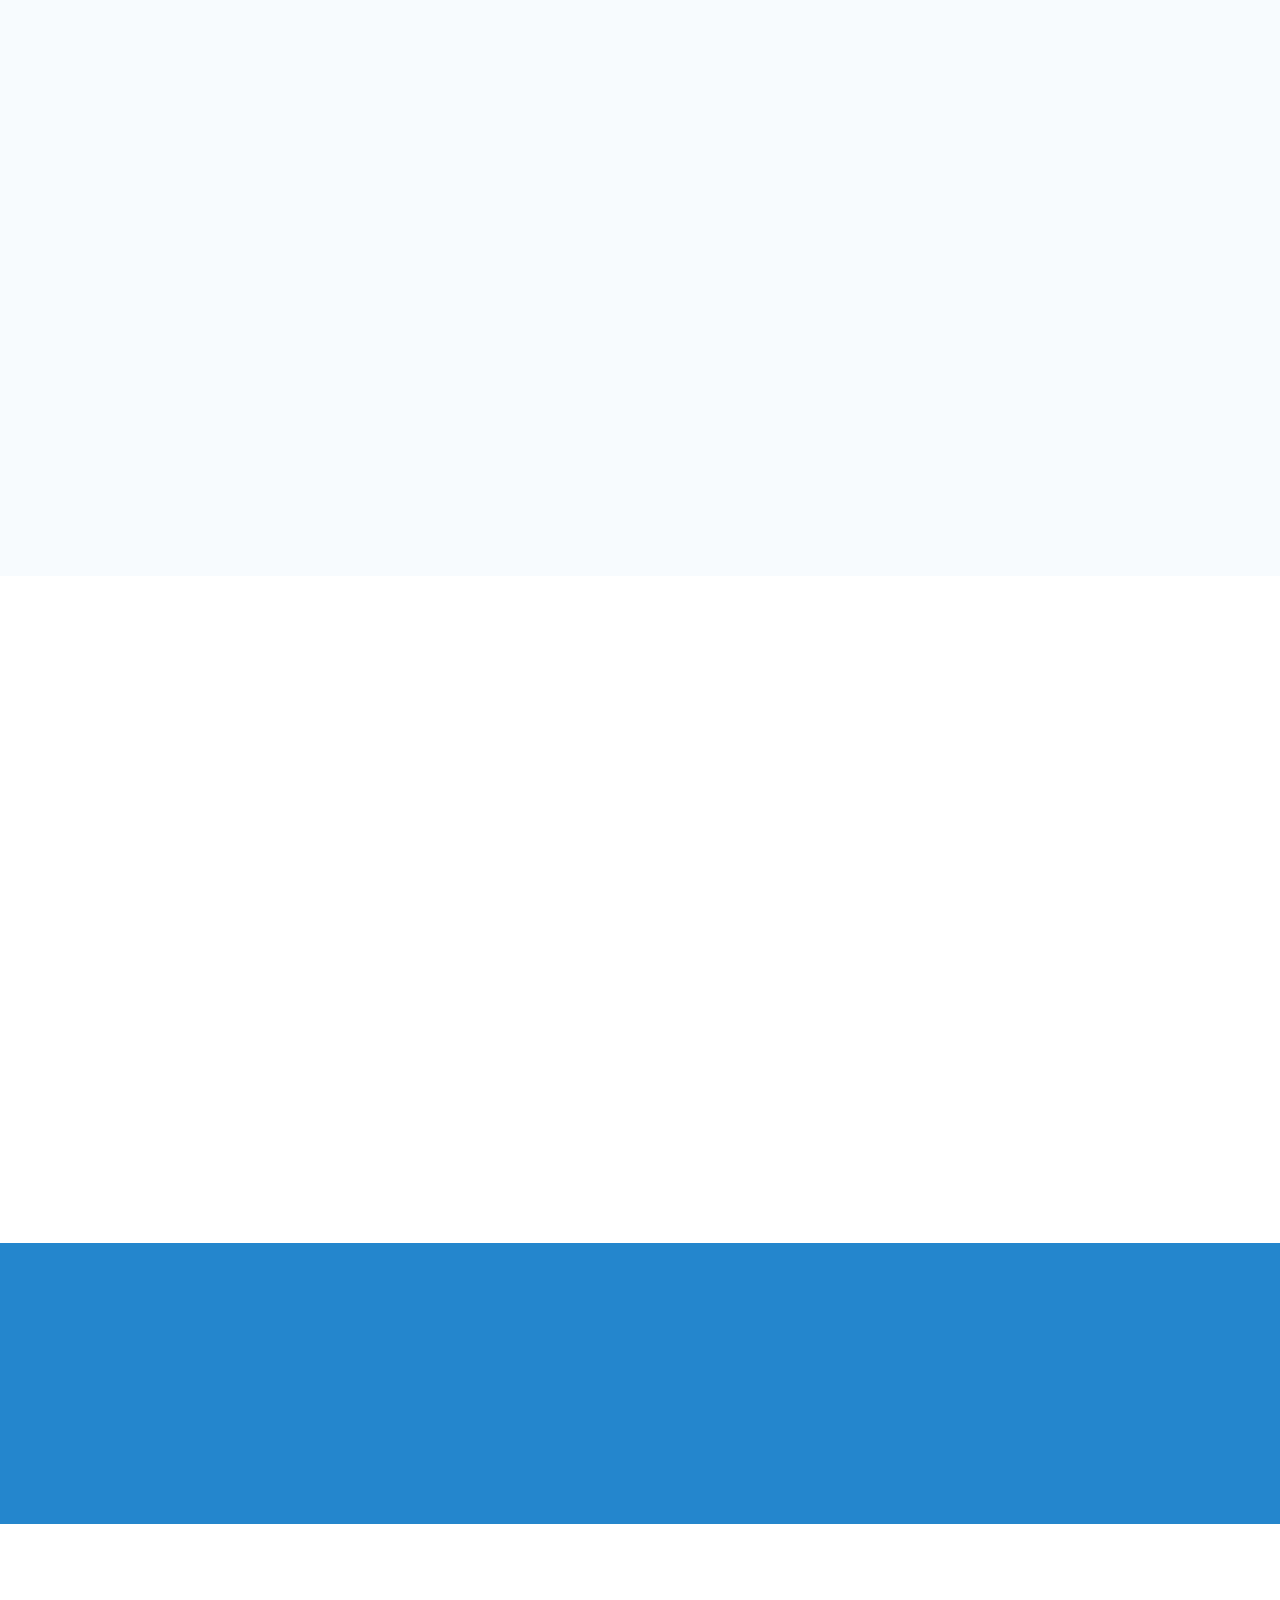
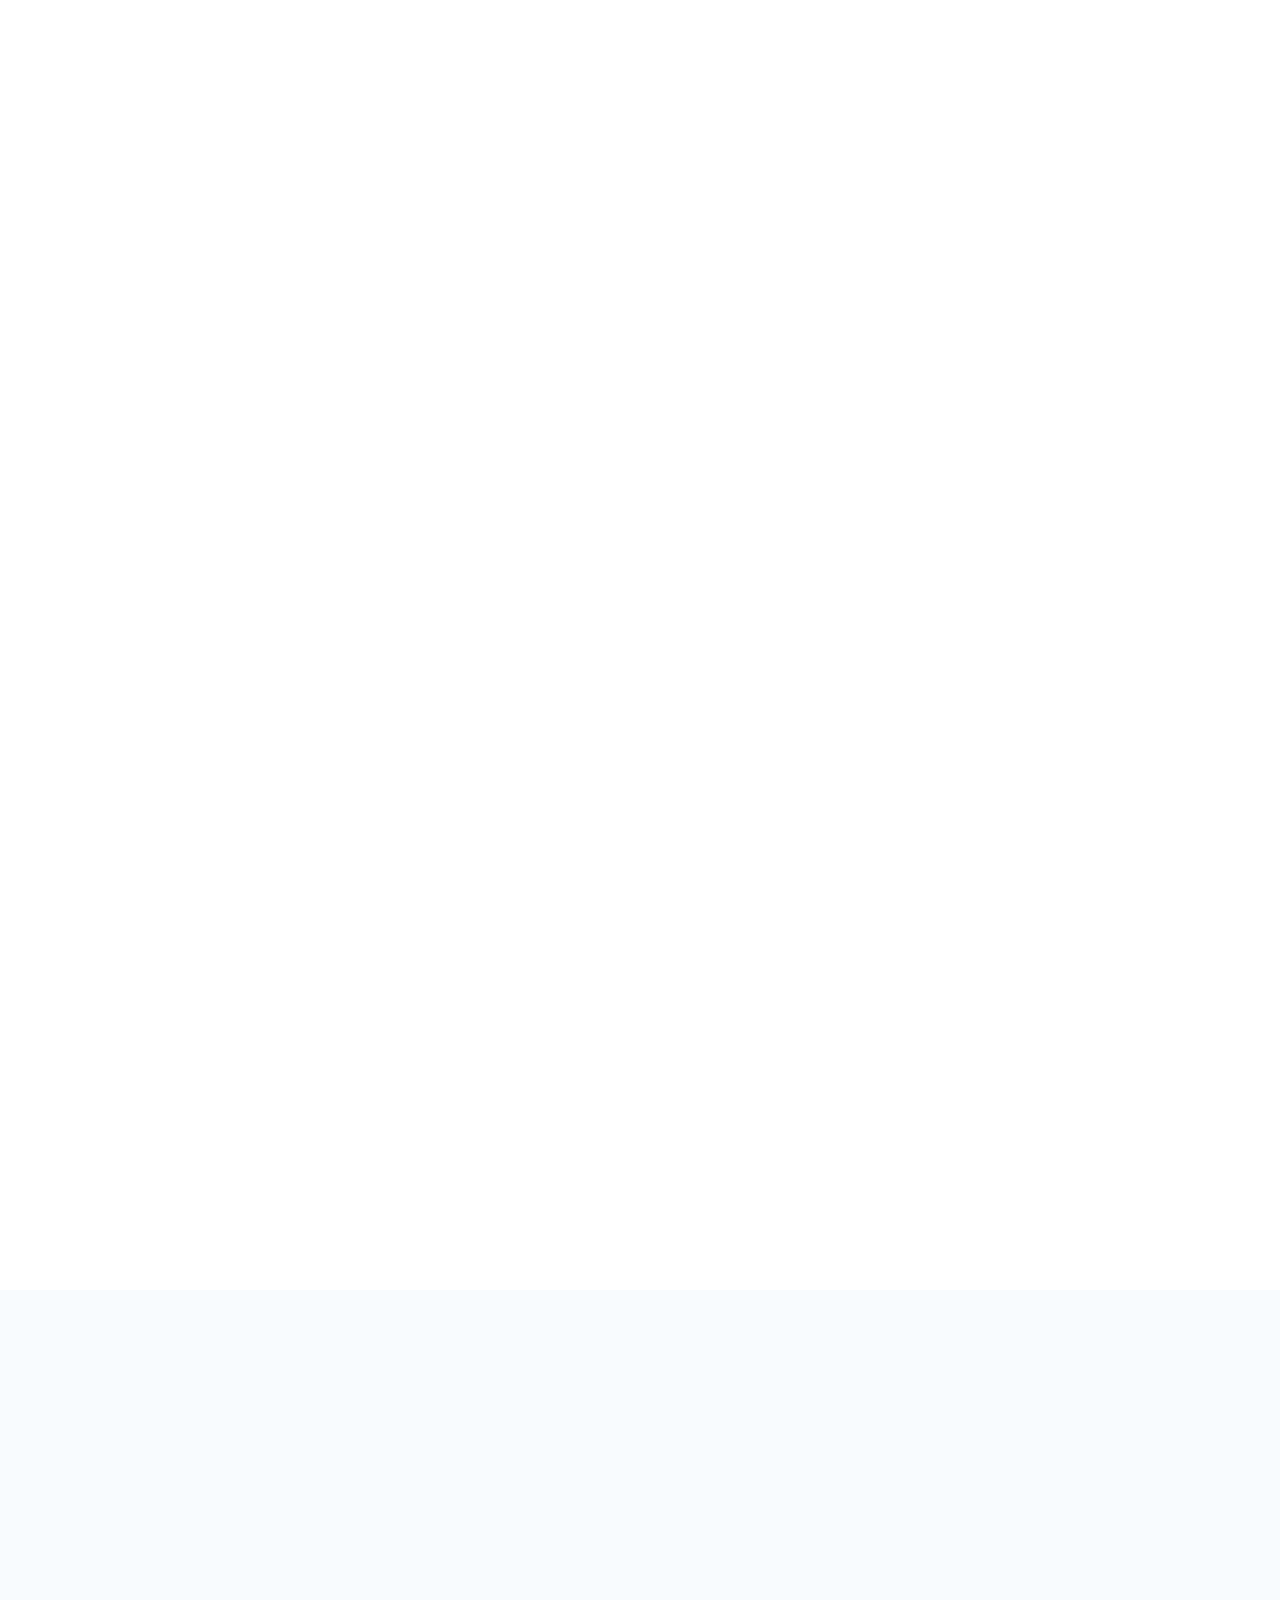
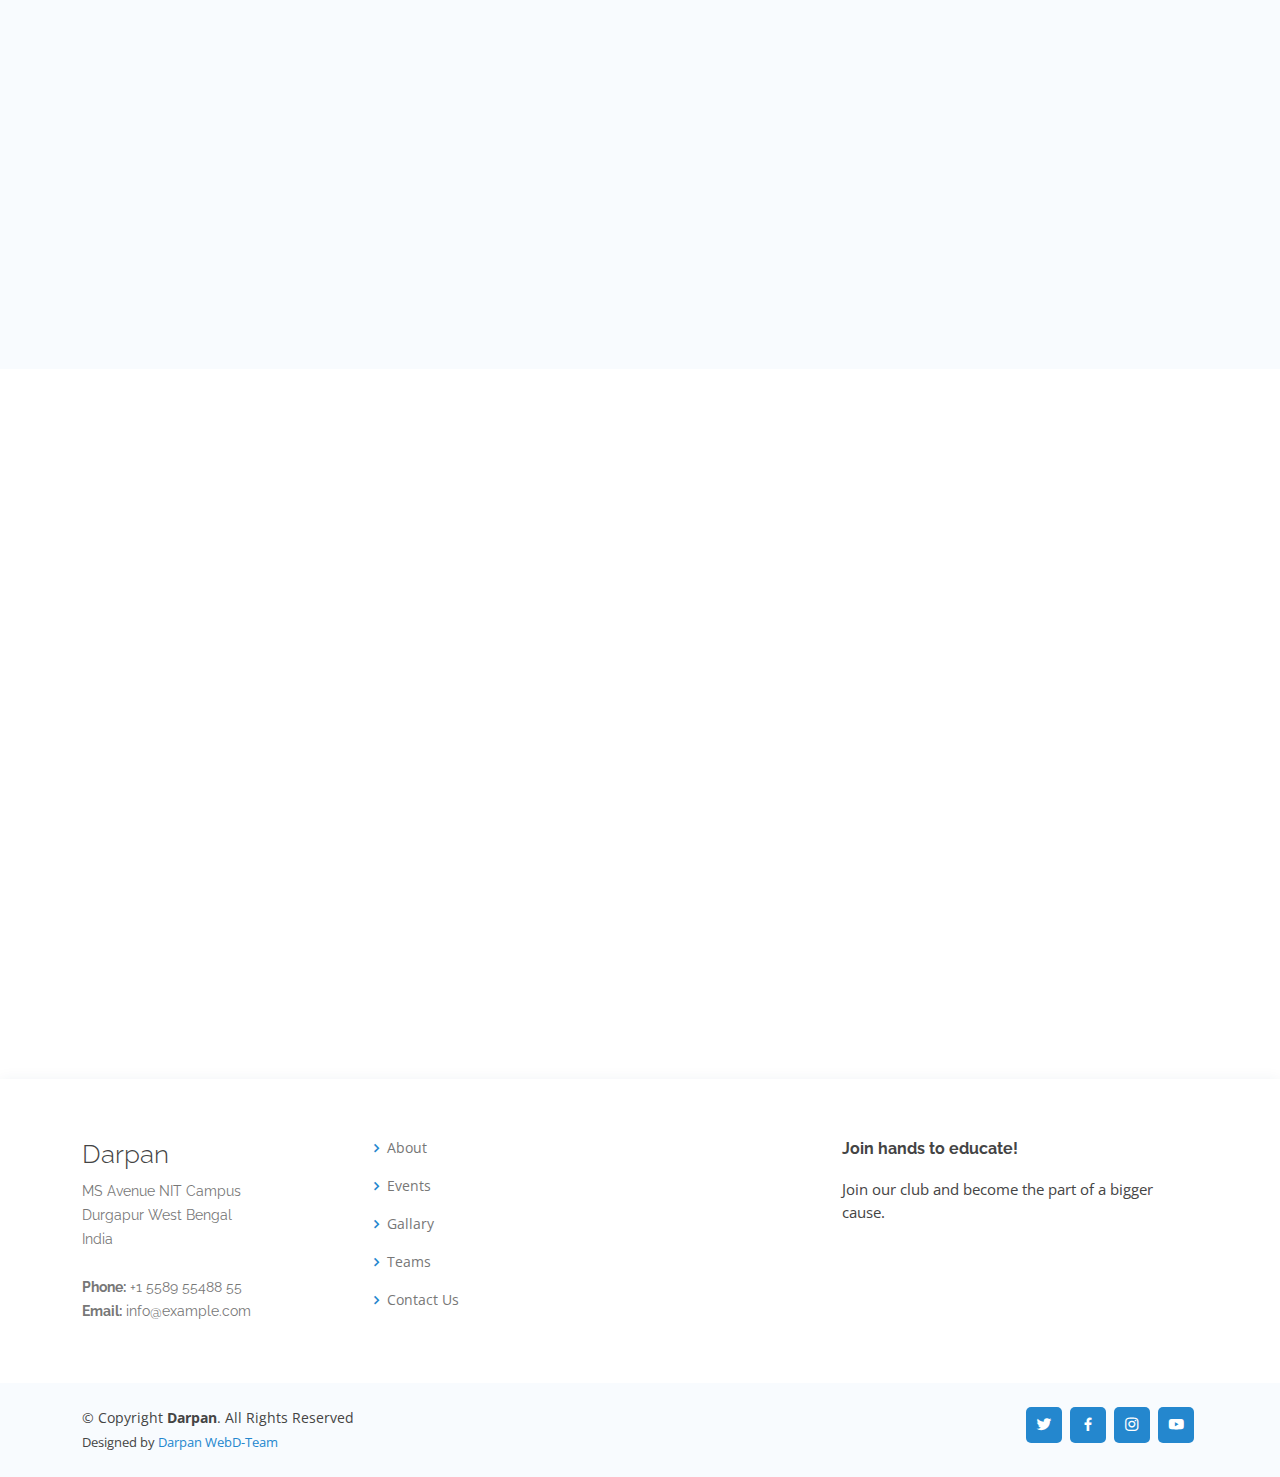
==== commit 3cf15c65: "added files" ====
--- a/index.html
+++ b/index.html
@@ -461,7 +461,7 @@
                 <div class="social">
                   <a href=""><i class="bi bi-twitter"></i></a>
                   <a href=""><i class="bi bi-facebook"></i></a>
-                  <a href=""><i class="bi bi-instagram"></i></a>
+                  <a href="https://www.instagram.com/rishabh_the_kbd/"><i class="bi bi-instagram"></i></a>
                   <a href=""><i class="bi bi-linkedin"></i></a>
                 </div>
               </div>
@@ -703,10 +703,12 @@
               <div class="member-img">
                 <img src="assets/img/team/team-4.jpg" class="img-fluid" alt="">
                 <div class="social">
-                  <a href=""><i class="bi bi-twitter"></i></a>
-                  <a href=""><i class="bi bi-facebook"></i></a>
-                  <a href=""><i class="bi bi-instagram"></i></a>
-                  <a href=""><i class="bi bi-linkedin"></i></a>
+                  <!-- <a href=""><i class="bi bi-twitter"></i></a> -->
+                  <a href="https://www.facebook.com/profile.php?id=100013513268532&mibextid=ZbWKwL
+                  "><i class="bi bi-facebook"></i></a>
+                  <a href="https://instagram.com/jaiswalsjsandeep?igshid=YzgyMTM2MGM=
+                  "><i class="bi bi-instagram"></i></a>
+                  <a href="https://www.linkedin.com/in/sandeep-jaiswal-3a3216213"><i class="bi bi-linkedin"></i></a>
                 </div>
               </div>
               <div class="member-info">
@@ -779,10 +781,10 @@
               <div class="member-img">
                 <img src="assets/img/team/team-1.jpg" class="img-fluid" alt="">
                 <div class="social">
-                  <a href=""><i class="bi bi-twitter"></i></a>
+                  <!-- <a href=""><i class="bi bi-twitter"></i></a> -->
                   <a href="https://www.facebook.com/profile.php?id=100078717529096"><i class="bi bi-facebook"></i></a>
                   <a href="https://www.instagram.com/p.m._01/"><i class="bi bi-instagram"></i></a>
-                  <a href=""><i class="bi bi-linkedin"></i></a>
+                  <a href="https://www.linkedin.com/in/prince-8809b9223/"><i class="bi bi-linkedin"></i></a>
                 </div>
               </div>
               <div class="member-info">
@@ -809,20 +811,20 @@
               </div>
             </div>
           </div>
-
-          <div class="col-lg-3 col-md-6 d-flex align-items-stretch" data-aos="fade-up" data-aos-delay="300">
-            <div class="member">
-              <div class="member-img">
-                <img src="assets/img/team/team-3.jpg" class="img-fluid" alt="">
-                <div class="social">
-                  <a href=""><i class="bi bi-twitter"></i></a>
-                  <a href=""><i class="bi bi-facebook"></i></a>
-                  <a href=""><i class="bi bi-instagram"></i></a>
-                  <a href=""><i class="bi bi-linkedin"></i></a>
-                </div>
-              </div>
-              <div class="member-info">
-                <h4>Nikhil Singh</h4>
+          
+          <div class="col-lg-3 col-md-6 d-flex align-items-stretch" data-aos="fade-up" data-aos-delay="100">
+            <div class="member">
+              <div class="member-img">
+                <img src="assets/img/team/team-1.jpg" class="img-fluid" alt="">
+                <div class="social">
+                  <!-- <a href=""><i class="bi bi-twitter"></i></a> -->
+                  <a href="https://www.facebook.com/harshraj.singh.3745"><i class="bi bi-facebook"></i></a>
+                  <a href="https://www.instagram.com/harshrajsingh2027/"><i class="bi bi-instagram"></i></a>
+                  <a href="https://www.linkedin.com/in/harsh-raj-singh-a46196204/"><i class="bi bi-linkedin"></i></a>
+                </div>
+              </div>
+              <div class="member-info">
+                <h4>Harsh Raj Singh</h4>
                 <span>Junior Executive Member</span>
               </div>
             </div>
@@ -833,10 +835,11 @@
               <div class="member-img">
                 <img src="assets/img/team/team-4.jpg" class="img-fluid" alt="">
                 <div class="social">
-                  <a href=""><i class="bi bi-twitter"></i></a>
-                  <a href=""><i class="bi bi-facebook"></i></a>
-                  <a href=""><i class="bi bi-instagram"></i></a>
-                  <a href=""><i class="bi bi-linkedin"></i></a>
+                  <!-- <a href=""><i class="bi bi-twitter"></i></a> -->
+                  <a href="https://www.facebook.com/avhinaw.baranwal"><i class="bi bi-facebook"></i></a>
+                  <a href="https://instagram.com/avinaw20?igshid=YzgyMTM2MGM=
+                  "><i class="bi bi-instagram"></i></a>
+                  <a href="https://www.linkedin.com/in/abhinav-baranwal-a5831b223"><i class="bi bi-linkedin"></i></a>
                 </div>
               </div>
               <div class="member-info">
@@ -875,10 +878,12 @@
               <div class="member-img">
                 <img src="assets/img/team/team-2.jpg" class="img-fluid" alt="">
                 <div class="social">
-                  <a href=""><i class="bi bi-twitter"></i></a>
-                  <a href=""><i class="bi bi-facebook"></i></a>
-                  <a href=""><i class="bi bi-instagram"></i></a>
-                  <a href=""><i class="bi bi-linkedin"></i></a>
+                  <!-- <a href=""><i class="bi bi-twitter"></i></a> -->
+                  <a href="
+                  https://www.facebook.com/profile.php?id=100075309281987"><i class="bi bi-facebook"></i></a>
+                  <a href="https://instagram.com/shekhar.shashank21?igshid=NDk5N2NlZjQ="><i class="bi bi-instagram"></i></a>
+                  <a href="
+                  https://www.linkedin.com/in/shashank-shekhar-tiwari-406534226"><i class="bi bi-linkedin"></i></a>
                 </div>
               </div>
               <div class="member-info">
@@ -927,24 +932,6 @@
         </div>
 
         <div class="row d-flex align-items-center justify-content-center">
-
-          <div class="col-lg-3 col-md-6 d-flex align-items-stretch" data-aos="fade-up" data-aos-delay="100">
-            <div class="member">
-              <div class="member-img">
-                <img src="assets/img/team/team-1.jpg" class="img-fluid" alt="">
-                <div class="social">
-                  <a href=""><i class="bi bi-twitter"></i></a>
-                  <a href=""><i class="bi bi-facebook"></i></a>
-                  <a href=""><i class="bi bi-instagram"></i></a>
-                  <a href=""><i class="bi bi-linkedin"></i></a>
-                </div>
-              </div>
-              <div class="member-info">
-                <h4>Harsh Raj Singh</h4>
-                <span>Junior Executive Member</span>
-              </div>
-            </div>
-          </div>
 
           <div class="col-lg-3 col-md-6 d-flex align-items-stretch" data-aos="fade-up" data-aos-delay="200">
             <div class="member">
@@ -975,7 +962,7 @@
     
             <div class="section-title">
               <h2>Succssfull Alumini</h2>
-              <p>Magnam dolores commodi suscipit. Necessitatibus eius consequatur ex aliquid fuga eum quidem. Sit sint consectetur velit. Quisquam quos quisquam cupiditate. Et nemo qui impedit suscipit alias ea. Quia fugiat sit in iste officiis commodi quidem hic quas.</p>
+              <!-- <p>Magnam dolores commodi suscipit. Necessitatibus eius consequatur ex aliquid fuga eum quidem. Sit sint consectetur velit. Quisquam quos quisquam cupiditate. Et nemo qui impedit suscipit alias ea. Quia fugiat sit in iste officiis commodi quidem hic quas.</p> -->
             </div>
     
             <div class="testimonials-slider swiper" data-aos="fade-up" data-aos-delay="100">
@@ -1053,6 +1040,17 @@
           </div>
         </section><!-- End Testimonials Section -->
 
+        <!-- ======= Cta Section ======= -->
+    <section id="cta" class="cta">
+      <div class="container" data-aos="zoom-in">
+        <div class="text-center">
+          <h3>Registrations are Open!</h3>
+          <p> Duis aute irure dolor in reprehenderit in voluptate velit esse cillum dolore eu fugiat nulla pariatur. Excepteur sint occaecat cupidatat non proident, sunt in culpa qui officia deserunt mollit anim id est laborum.</p>
+          <a class="cta-btn" href="https://docs.google.com/forms/d/e/1FAIpQLSe6soI6dZeDMfzXrDPcVdk9coLqf_NBgqVEMCCrD3RjHSJstg/viewform?usp=sf_link" target="_blank">Register HERE</a>
+        </div>
+      </div>
+    </section><!-- End Cta Section -->
+
     <!-- ======= Portfolio Section ======= -->
     <section id="portfolio" class="portfolio">
       <div class="container" data-aos="fade-up">
@@ -1064,12 +1062,12 @@
 
         <div class="row" data-aos="fade-up" data-aos-delay="150">
           <div class="col-lg-12 d-flex justify-content-center">
-            <ul id="portfolio-flters">
+            <!-- <ul id="portfolio-flters">
               <li data-filter="*" class="filter-active">All</li>
               <li data-filter=".filter-app">Events</li>
               <li data-filter=".filter-card">Work pictures</li>
               <li data-filter=".filter-web">Parties</li>
-            </ul>
+            </ul> -->
           </div>
         </div>
 
@@ -1079,7 +1077,7 @@
             <div class="portfolio-wrap">
               <img src="assets/img/portfolio/portfolio-1.jpg" class="img-fluid" alt="">
               <div class="portfolio-info">
-                <h4>App 1</h4>
+                <!-- <h4>App 1</h4> -->
                 <p>App</p>
                 <div class="portfolio-links">
                   <a href="assets/img/portfolio/portfolio-1.jpg" data-gallery="portfolioGallery" class="portfolio-lightbox" title="App 1"><i class="bx bx-plus"></i></a>
@@ -1093,7 +1091,7 @@
             <div class="portfolio-wrap">
               <img src="assets/img/portfolio/portfolio-2.jpg" class="img-fluid" alt="">
               <div class="portfolio-info">
-                <h4>Web 3</h4>
+                <!-- <h4>Web 3</h4> -->
                 <p>Web</p>
                 <div class="portfolio-links">
                   <a href="assets/img/portfolio/portfolio-2.jpg" data-gallery="portfolioGallery" class="portfolio-lightbox" title="Web 3"><i class="bx bx-plus"></i></a>
@@ -1107,7 +1105,7 @@
             <div class="portfolio-wrap">
               <img src="assets/img/portfolio/portfolio-3.jpg" class="img-fluid" alt="">
               <div class="portfolio-info">
-                <h4>App 2</h4>
+                <!-- <h4>App 2</h4> -->
                 <p>App</p>
                 <div class="portfolio-links">
                   <a href="assets/img/portfolio/portfolio-3.jpg" data-gallery="portfolioGallery" class="portfolio-lightbox" title="App 2"><i class="bx bx-plus"></i></a>
@@ -1121,7 +1119,7 @@
             <div class="portfolio-wrap">
               <img src="assets/img/portfolio/portfolio-4.jpg" class="img-fluid" alt="">
               <div class="portfolio-info">
-                <h4>Card 2</h4>
+                <!-- <h4>Card 2</h4> -->
                 <p>Card</p>
                 <div class="portfolio-links">
                   <a href="assets/img/portfolio/portfolio-4.jpg" data-gallery="portfolioGallery" class="portfolio-lightbox" title="Card 2"><i class="bx bx-plus"></i></a>
@@ -1135,7 +1133,7 @@
             <div class="portfolio-wrap">
               <img src="assets/img/portfolio/portfolio-5.jpg" class="img-fluid" alt="">
               <div class="portfolio-info">
-                <h4>Web 2</h4>
+                <!-- <h4>Web 2</h4> -->
                 <p>Web</p>
                 <div class="portfolio-links">
                   <a href="assets/img/portfolio/portfolio-5.jpg" data-gallery="portfolioGallery" class="portfolio-lightbox" title="Web 2"><i class="bx bx-plus"></i></a>
@@ -1149,7 +1147,7 @@
             <div class="portfolio-wrap">
               <img src="assets/img/portfolio/portfolio-6.jpg" class="img-fluid" alt="">
               <div class="portfolio-info">
-                <h4>App 3</h4>
+                <!-- <h4>App 3</h4> -->
                 <p>App</p>
                 <div class="portfolio-links">
                   <a href="assets/img/portfolio/portfolio-6.jpg" data-gallery="portfolioGallery" class="portfolio-lightbox" title="App 3"><i class="bx bx-plus"></i></a>
@@ -1163,7 +1161,7 @@
             <div class="portfolio-wrap">
               <img src="assets/img/portfolio/portfolio-7.jpg" class="img-fluid" alt="">
               <div class="portfolio-info">
-                <h4>Card 1</h4>
+                <!-- <h4>Card 1</h4> -->
                 <p>Card</p>
                 <div class="portfolio-links">
                   <a href="assets/img/portfolio/portfolio-7.jpg" data-gallery="portfolioGallery" class="portfolio-lightbox" title="Card 1"><i class="bx bx-plus"></i></a>
@@ -1177,7 +1175,7 @@
             <div class="portfolio-wrap">
               <img src="assets/img/portfolio/portfolio-8.jpg" class="img-fluid" alt="">
               <div class="portfolio-info">
-                <h4>Card 3</h4>
+                <!-- <h4>Card 3</h4> -->
                 <p>Card</p>
                 <div class="portfolio-links">
                   <a href="assets/img/portfolio/portfolio-8.jpg" data-gallery="portfolioGallery" class="portfolio-lightbox" title="Card 3"><i class="bx bx-plus"></i></a>
@@ -1191,7 +1189,7 @@
             <div class="portfolio-wrap">
               <img src="assets/img/portfolio/portfolio-9.jpg" class="img-fluid" alt="">
               <div class="portfolio-info">
-                <h4>Web 3</h4>
+                <!-- <h4>Web 3</h4> -->
                 <p>Web</p>
                 <div class="portfolio-links">
                   <a href="assets/img/portfolio/portfolio-9.jpg" data-gallery="portfolioGallery" class="portfolio-lightbox" title="Web 3"><i class="bx bx-plus"></i></a>
--- a/assets/css/style.css
+++ b/assets/css/style.css
@@ -360,7 +360,7 @@
   width: 100%;
   height: 100vh;
   position: relative;
-  background: url("../img/heo-bg-6.jpg") top center;
+  background: url("../img/darpanBgImg.jpg") top center;
   background-size: cover;
   position: relative;
 }
@@ -1039,7 +1039,7 @@
   margin-bottom: 30px;
 }
 
-.portfolio #portfolio-flters {
+/* .portfolio #portfolio-flters {
   padding: 0;
   margin: 0 auto 35px auto;
   list-style: none;
@@ -1068,7 +1068,7 @@
 
 .portfolio #portfolio-flters li:last-child {
   margin-right: 0;
-}
+} */
 
 .portfolio .portfolio-wrap {
   transition: 0.3s;
@@ -1190,7 +1190,7 @@
 /*--------------------------------------------------------------
 # Portfolio Details
 --------------------------------------------------------------*/
-.portfolio-details {
+/* .portfolio-details {
   padding-top: 40px;
 }
 
@@ -1250,7 +1250,7 @@
 
 .portfolio-details .portfolio-description p {
   padding: 0;
-}
+} */
 
 /*--------------------------------------------------------------
 # Team
@@ -1509,7 +1509,7 @@
 /*--------------------------------------------------------------
 # Breadcrumbs
 --------------------------------------------------------------*/
-.breadcrumbs {
+/* .breadcrumbs {
   padding: 15px 0;
   background: #f8fbfe;
   min-height: 40px;
@@ -1559,7 +1559,7 @@
   .breadcrumbs ol li {
     display: inline-block;
   }
-}
+} */
 
 /*--------------------------------------------------------------
 # Footer
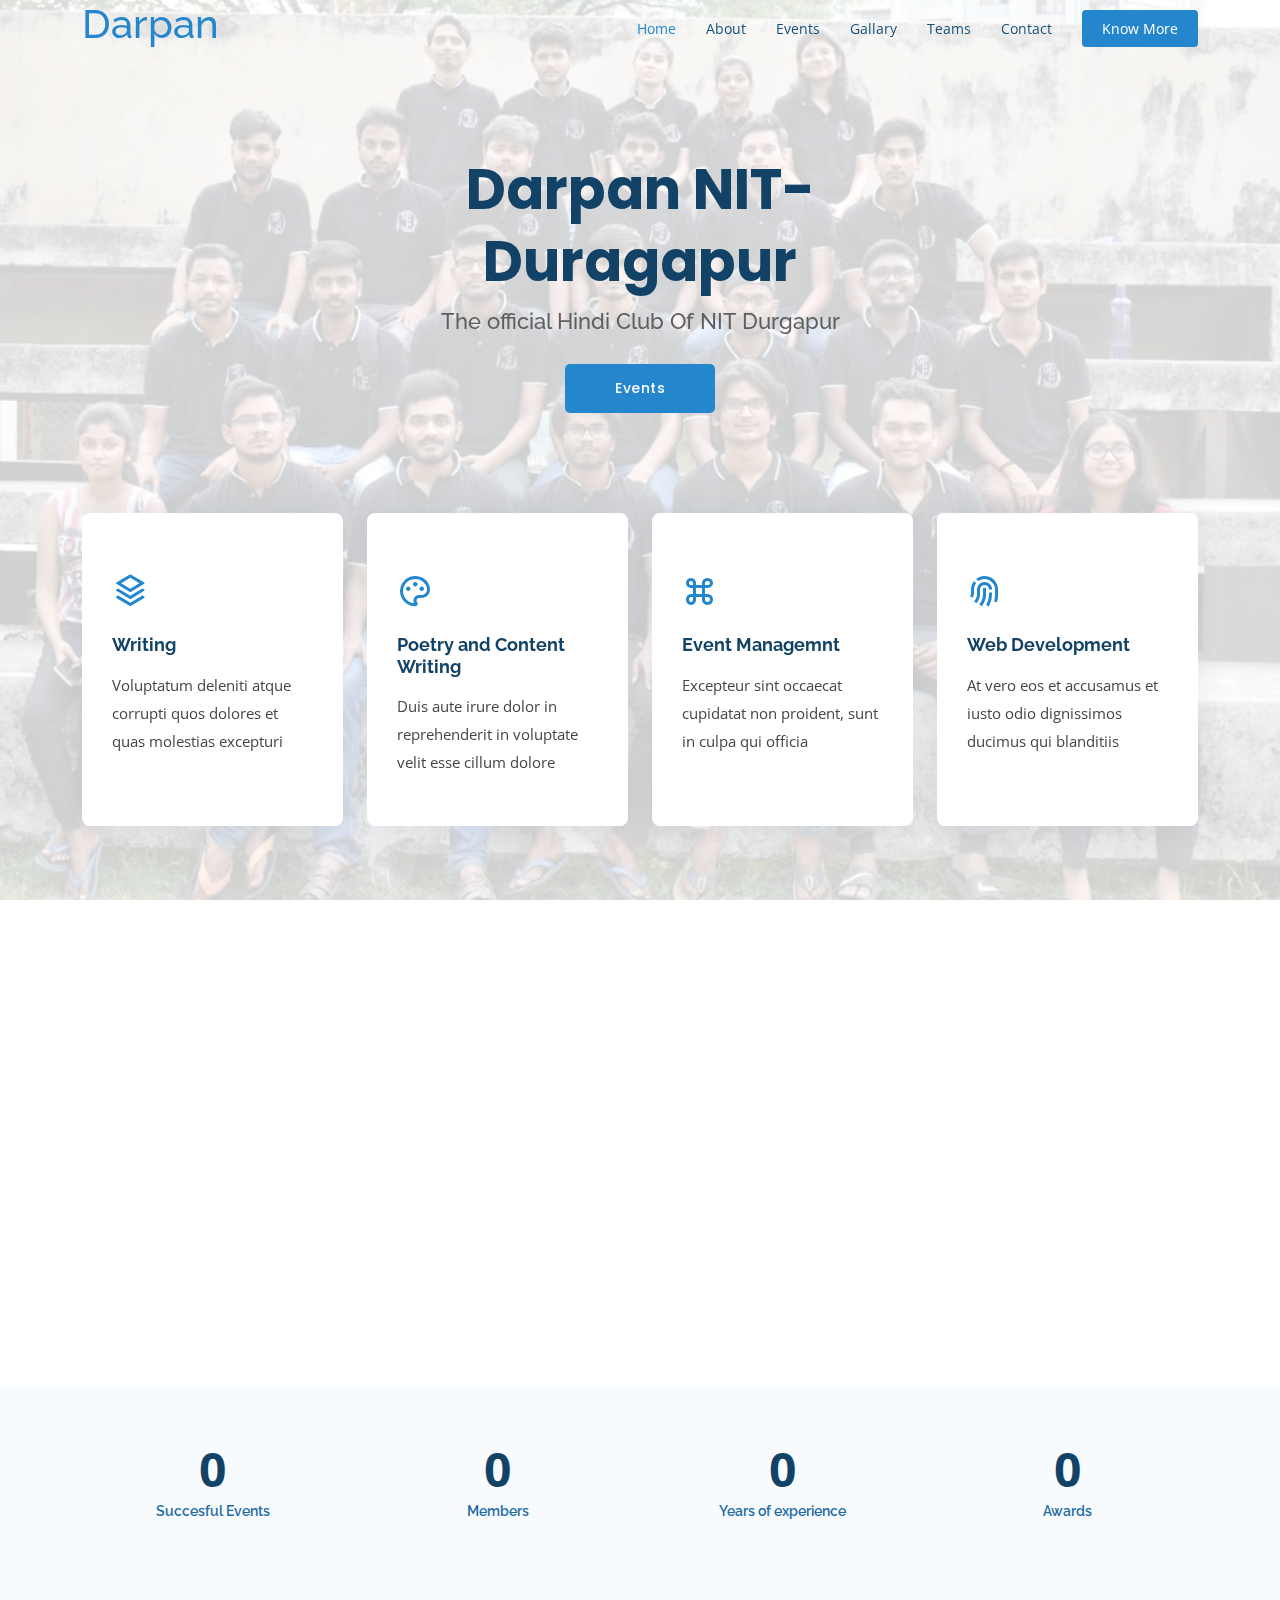
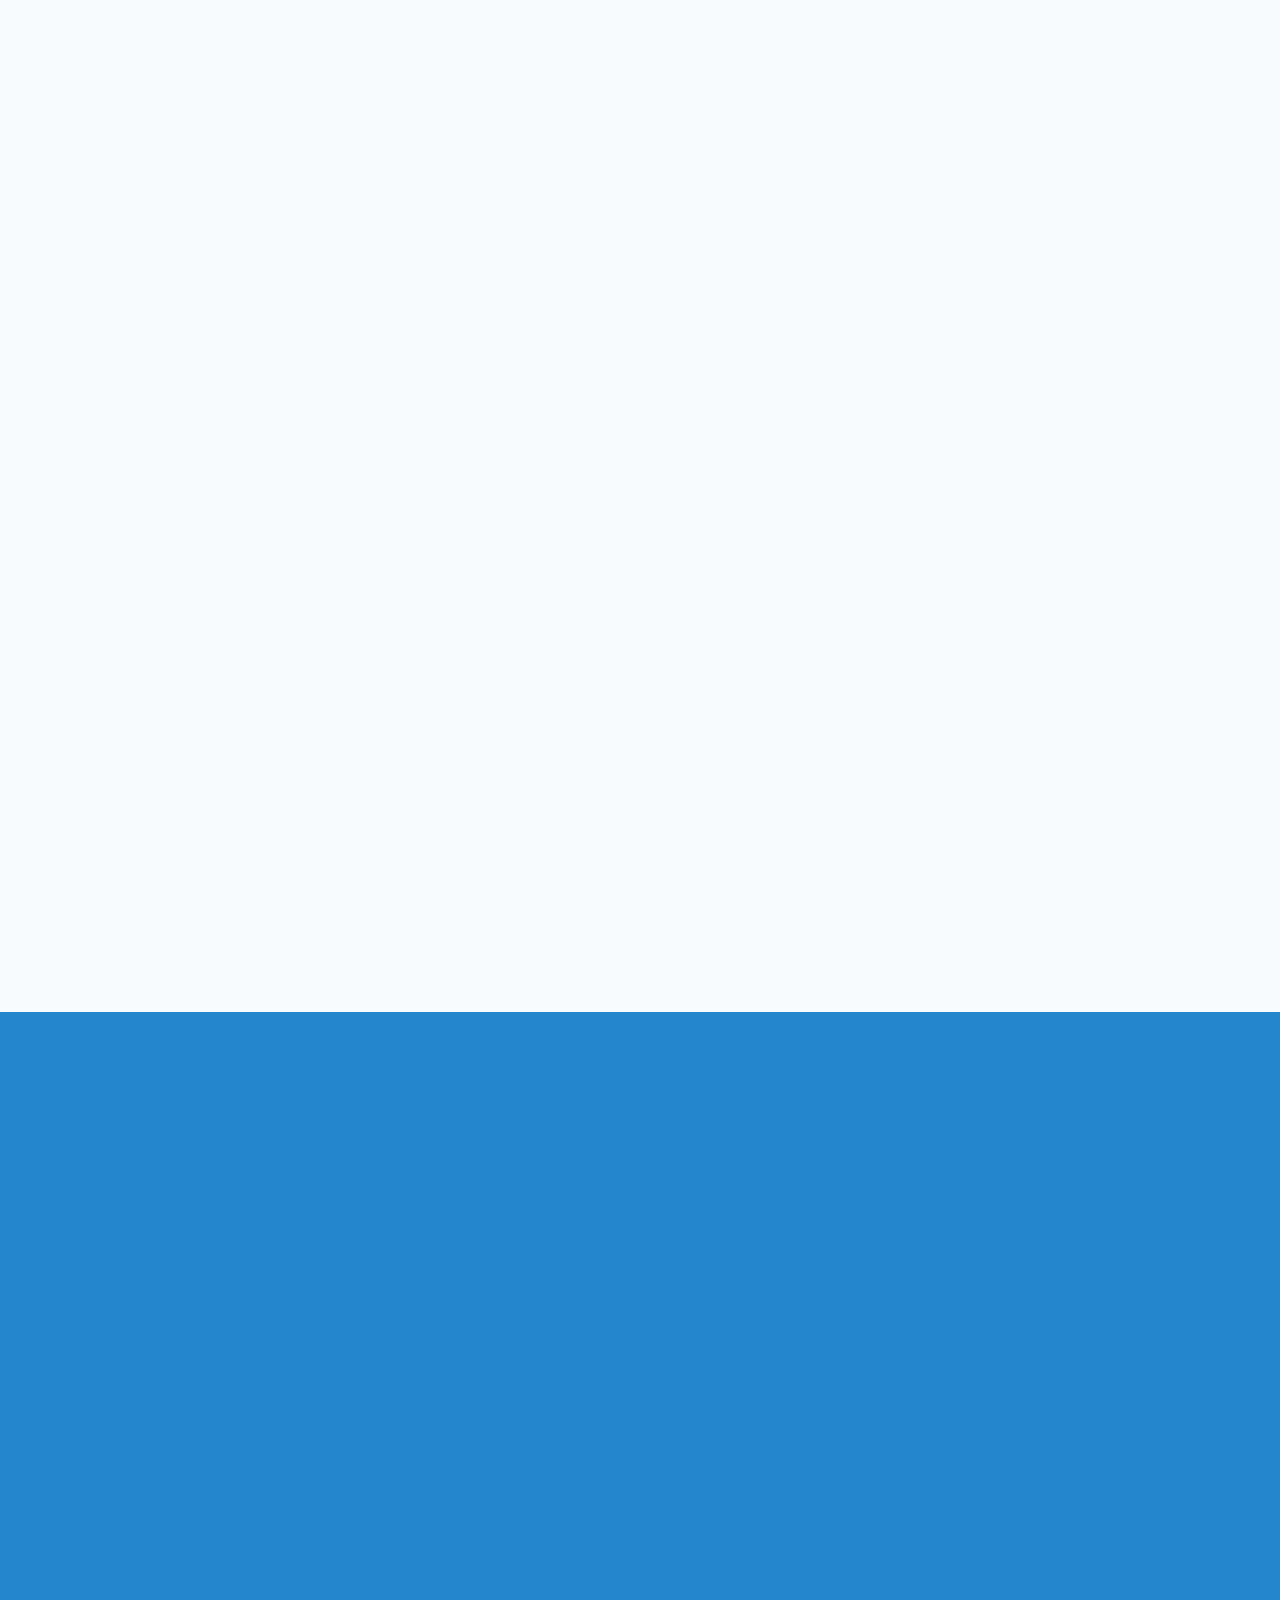
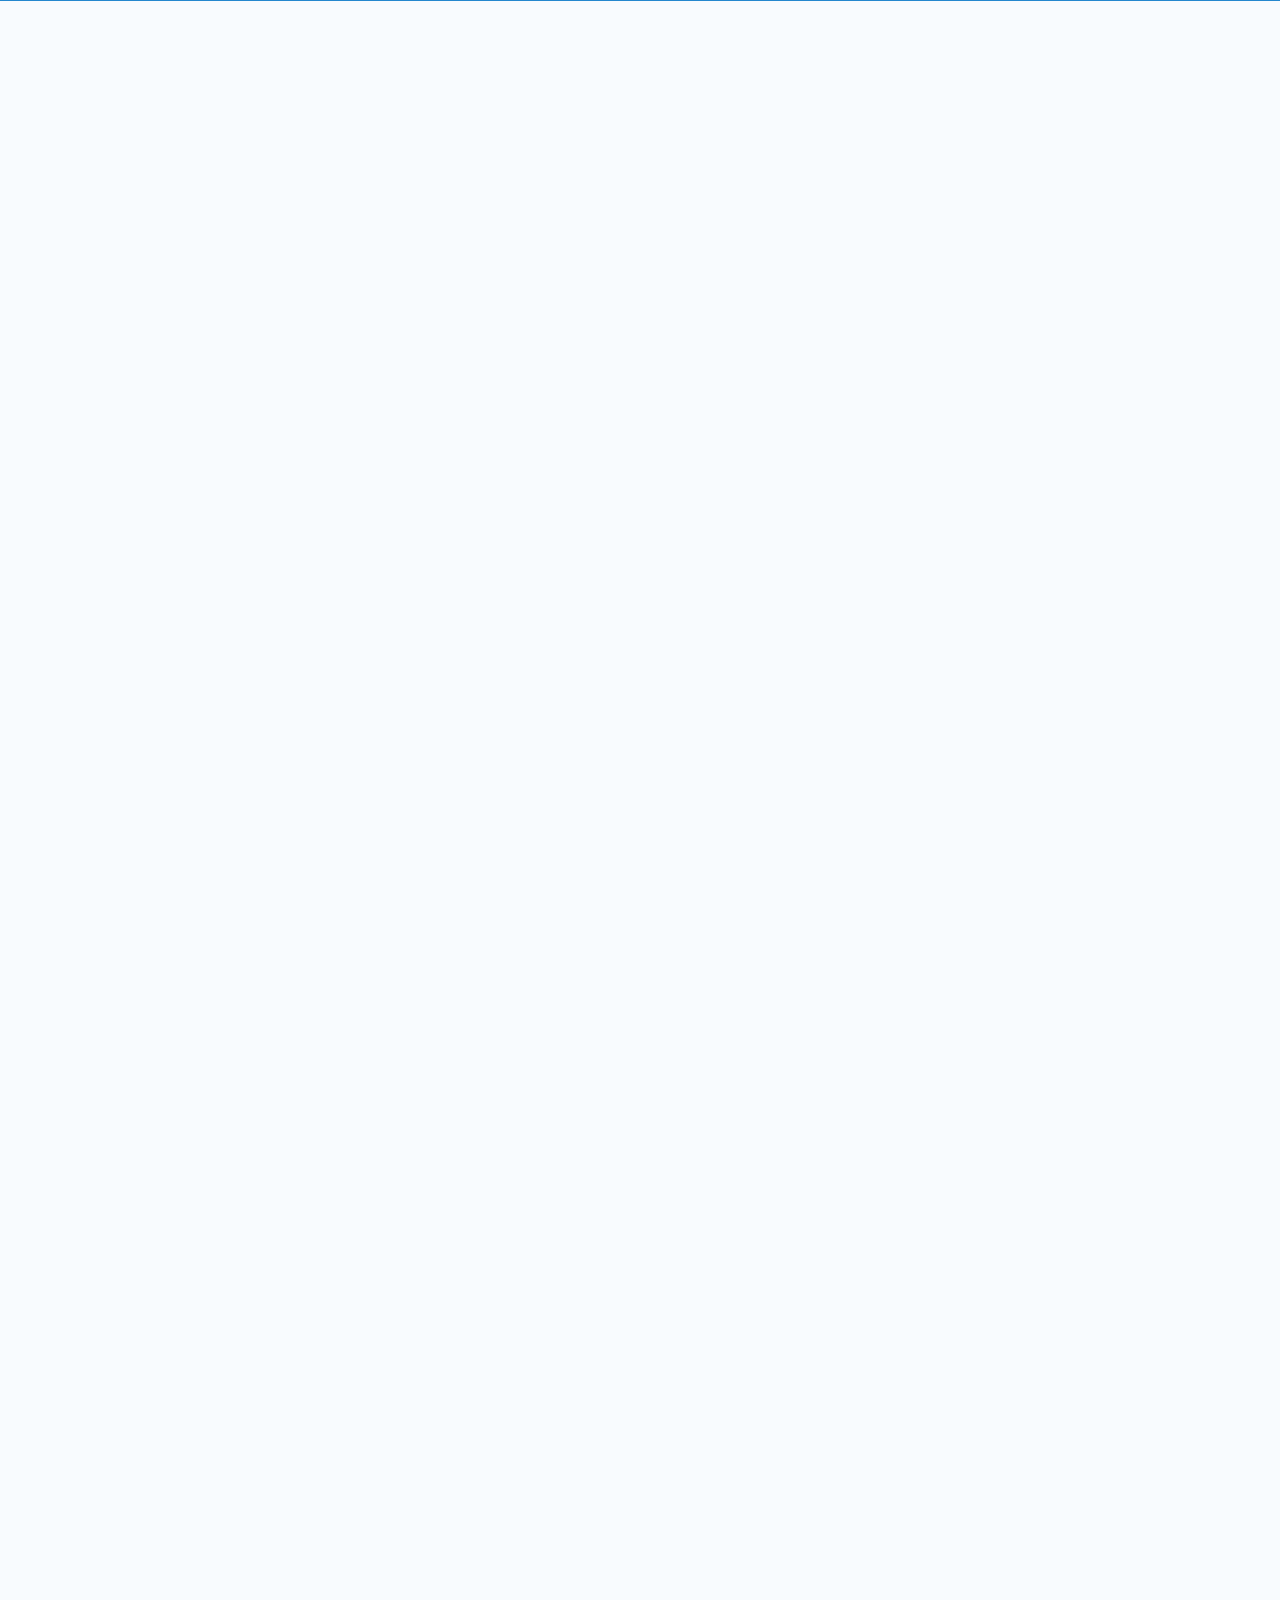
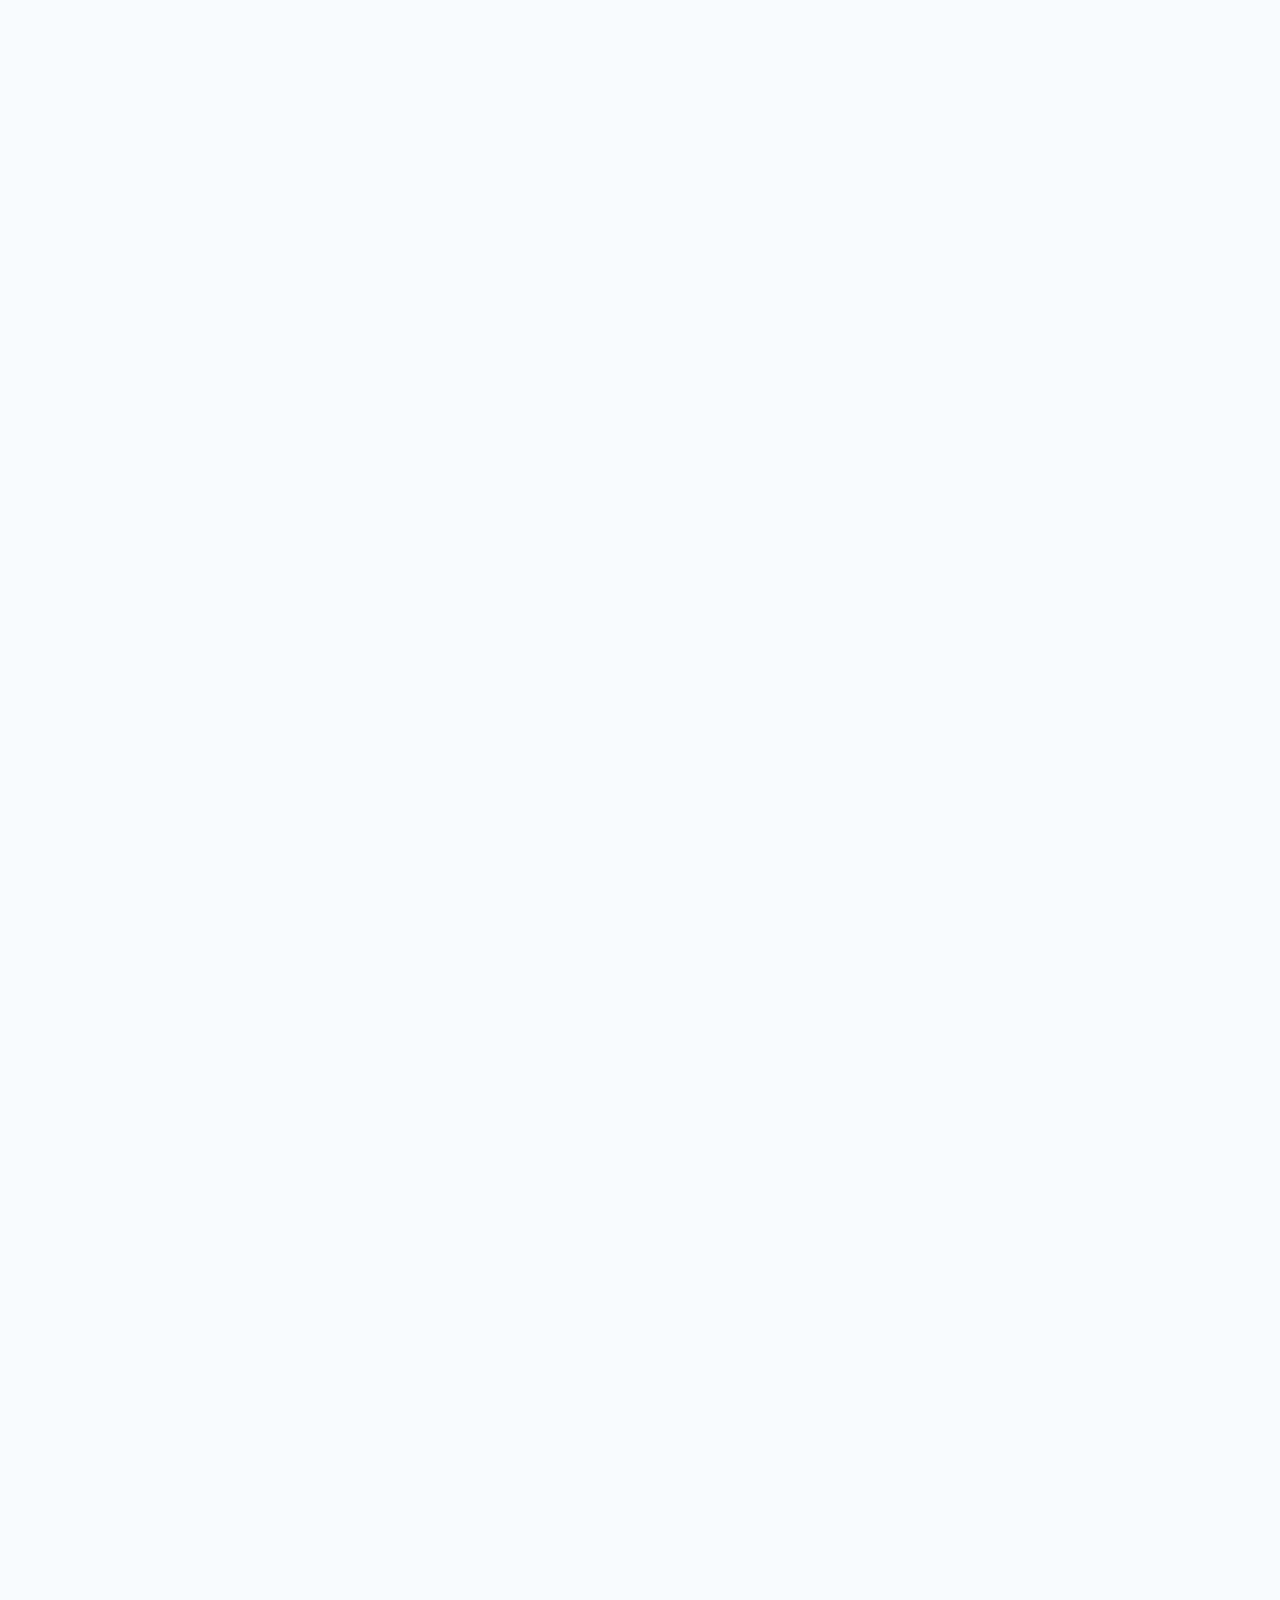
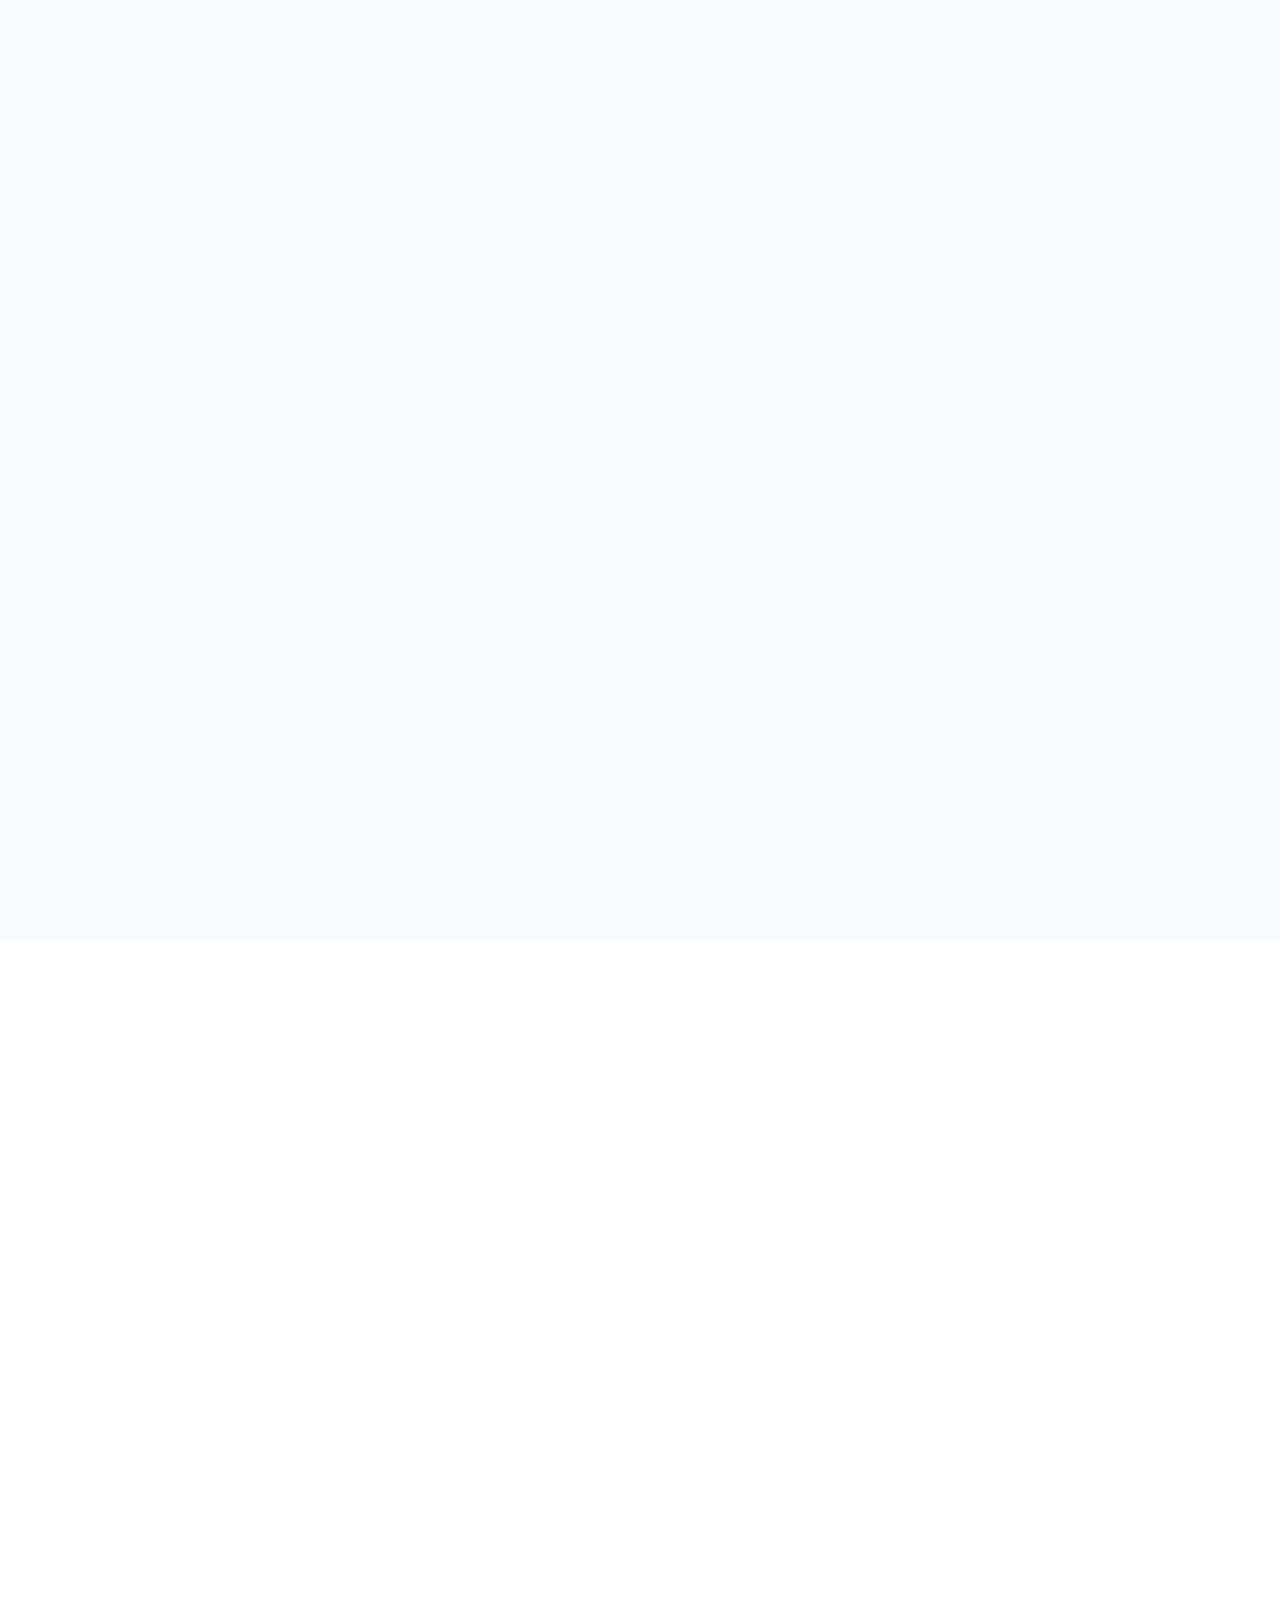
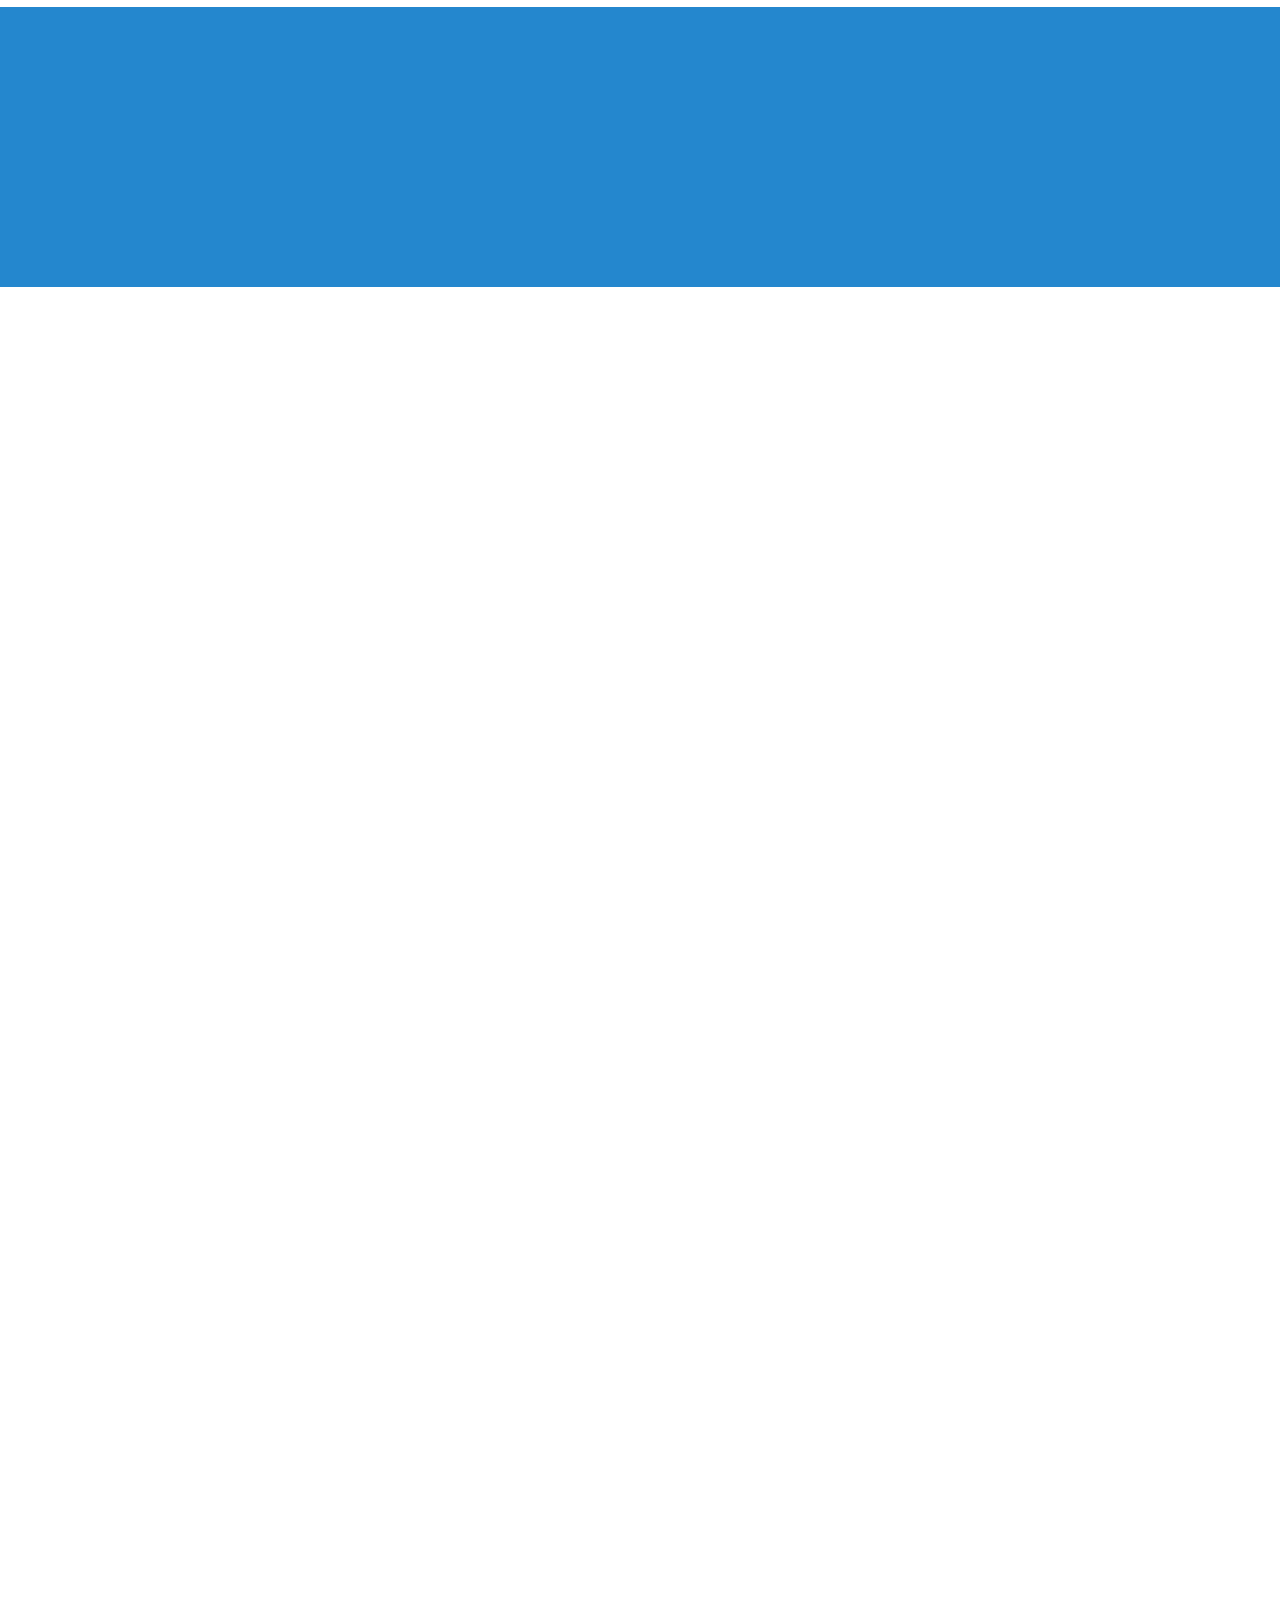
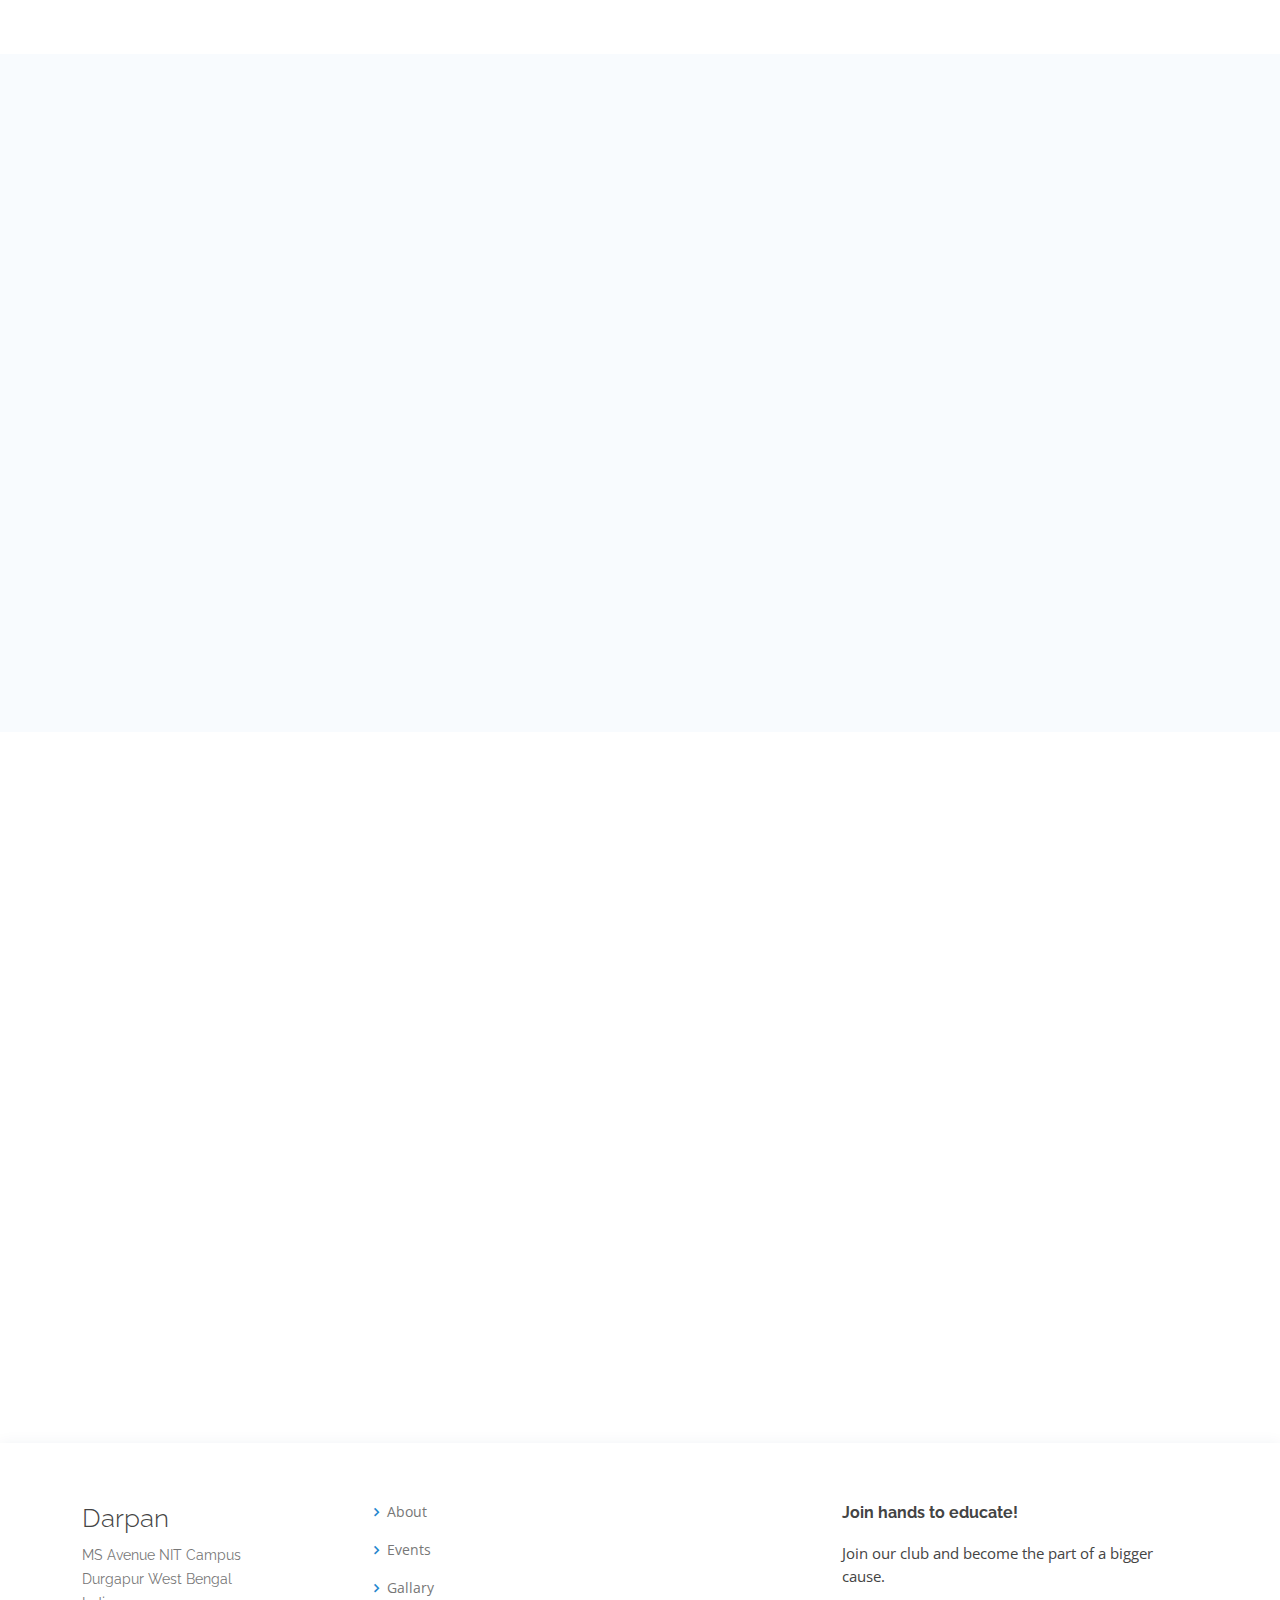
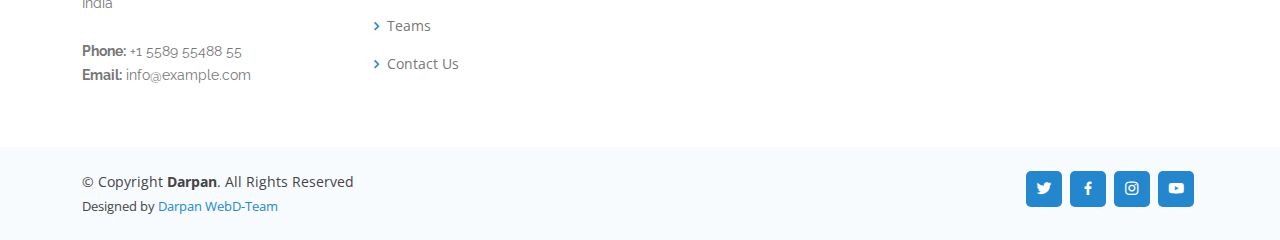
==== commit decbfc1b: "local changes" ====
--- a/index.html
+++ b/index.html
@@ -330,6 +330,25 @@
         <div class="text-center">
           <h3>Faclty Adviser</h3>
           <p> Duis aute irure dolor in reprehenderit in voluptate velit esse cillum dolore eu fugiat nulla pariatur. Excepteur sint occaecat cupidatat non proident, sunt in culpa qui officia deserunt mollit anim id est laborum.</p>
+          <div class="">
+            <div class="col-lg-3 col-md-6 d-flex align-items-stretch" data-aos="fade-up" data-aos-delay="100">
+              <div class="member">
+                <div class="member-img">
+                  <img src="assets/img/team/team-1.jpg" class="img-fluid" alt="">
+                  <div class="social">
+                    <a href=""><i class="bi bi-twitter"></i></a>
+                    <a href=""><i class="bi bi-facebook"></i></a>
+                    <a href=""><i class="bi bi-instagram"></i></a>
+                    <a href=""><i class="bi bi-linkedin"></i></a>
+                  </div>
+                </div>
+                <div class="member-info">
+                  <h4>Harsh Shrivastav</h4>
+                  <span>Senior Exicutive Member</span>
+                </div>
+              </div>
+            </div>
+          </div>
         </div>
       </div>
     </section>
@@ -363,10 +382,10 @@
               <div class="member-img">
                 <img src="assets/img/team/team-1.jpg" class="img-fluid" alt="">
                 <div class="social">
-                  <a href=""><i class="bi bi-twitter"></i></a>
-                  <a href=""><i class="bi bi-facebook"></i></a>
-                  <a href=""><i class="bi bi-instagram"></i></a>
-                  <a href=""><i class="bi bi-linkedin"></i></a>
+                  <!-- <a href=""><i class="bi bi-twitter"></i></a> -->
+                  <a href=""><i class="bi bi-facebook"></i></a>
+                  <a href="https://instagram.com/kon_.rahul?igshid=YzgyMTM2MGM="><i class="bi bi-instagram"></i></a>
+                  <a href="https://www.linkedin.com/in/know-rahul"><i class="bi bi-linkedin"></i></a>
                 </div>
               </div>
               <div class="member-info">
@@ -381,10 +400,11 @@
               <div class="member-img">
                 <img src="assets/img/team/team-2.jpg" class="img-fluid" alt="">
                 <div class="social">
-                  <a href=""><i class="bi bi-twitter"></i></a>
-                  <a href=""><i class="bi bi-facebook"></i></a>
-                  <a href=""><i class="bi bi-instagram"></i></a>
-                  <a href=""><i class="bi bi-linkedin"></i></a>
+                  <!-- <a href=""><i class="bi bi-twitter"></i></a> -->
+                  <a href="https://www.facebook.com/profile.php?id=100024539630775"><i class="bi bi-facebook"></i></a>
+                  <a href=" https://instagram.com/attitude__hunter__?igshid=YmMyMTA2M2Y=
+                  "><i class="bi bi-instagram"></i></a>
+                  <a href="https://www.linkedin.com/in/adarsh-pandey-2a56791b2"><i class="bi bi-linkedin"></i></a>
                 </div>
               </div>
               <div class="member-info">
@@ -441,10 +461,10 @@
               <div class="member-img">
                 <img src="assets/img/team/team-1.jpg" class="img-fluid" alt="">
                 <div class="social">
-                  <a href=""><i class="bi bi-twitter"></i></a>
-                  <a href=""><i class="bi bi-facebook"></i></a>
-                  <a href=""><i class="bi bi-instagram"></i></a>
-                  <a href=""><i class="bi bi-linkedin"></i></a>
+                  <!-- <a href=""><i class="bi bi-twitter"></i></a> -->
+                  <a href="https://www.facebook.com/anand.nagar.716533"><i class="bi bi-facebook"></i></a>
+                  <a href="https://instagram.com/mr.__enjoy?igshid=YzgyMTM2MGM="><i class="bi bi-instagram"></i></a>
+                  <a href="https://www.linkedin.com/in/anand-nagar-160a111aa"><i class="bi bi-linkedin"></i></a>
                 </div>
               </div>
               <div class="member-info">
@@ -459,10 +479,10 @@
               <div class="member-img">
                 <img src="assets/img/team/team-2.jpg" class="img-fluid" alt="">
                 <div class="social">
-                  <a href=""><i class="bi bi-twitter"></i></a>
+                  <!-- <a href=""><i class="bi bi-twitter"></i></a> -->
                   <a href=""><i class="bi bi-facebook"></i></a>
                   <a href="https://www.instagram.com/rishabh_the_kbd/"><i class="bi bi-instagram"></i></a>
-                  <a href=""><i class="bi bi-linkedin"></i></a>
+                  <a href="www.linkedin.com/in/rishabh-yadav-99221a1b1"><i class="bi bi-linkedin"></i></a>
                 </div>
               </div>
               <div class="member-info">
@@ -495,10 +515,10 @@
               <div class="member-img">
                 <img src="assets/img/team/team-4.jpg" class="img-fluid" alt="">
                 <div class="social">
-                  <a href=""><i class="bi bi-twitter"></i></a>
-                  <a href=""><i class="bi bi-facebook"></i></a>
-                  <a href=""><i class="bi bi-instagram"></i></a>
-                  <a href=""><i class="bi bi-linkedin"></i></a>
+                  <!-- <a href=""><i class="bi bi-twitter"></i></a> -->
+                  <a href="https://www.facebook.com/amitnitdgp"><i class="bi bi-facebook"></i></a>
+                  <a href=""><i class="bi bi-instagram"></i></a>
+                  <a href="https://www.linkedin.com/in/amit-kumar-sahu-0472531a6"><i class="bi bi-linkedin"></i></a>
                 </div>
               </div>
               <div class="member-info">
@@ -898,10 +918,10 @@
               <div class="member-img">
                 <img src="assets/img/team/team-3.jpg" class="img-fluid" alt="">
                 <div class="social">
-                  <a href=""><i class="bi bi-twitter"></i></a>
-                  <a href=""><i class="bi bi-facebook"></i></a>
-                  <a href=""><i class="bi bi-instagram"></i></a>
-                  <a href=""><i class="bi bi-linkedin"></i></a>
+                  <!-- <a href=""><i class="bi bi-twitter"></i></a> -->
+                  <a href="https://www.facebook.com/bhuraram.kumawat.894"><i class="bi bi-facebook"></i></a>
+                  <a href="https://www.instagram.com/kumawat_brp894/"><i class="bi bi-instagram"></i></a>
+                  <a href="https://www.linkedin.com/in/bhura-ram-9366831a5/"><i class="bi bi-linkedin"></i></a>
                 </div>
               </div>
               <div class="member-info">
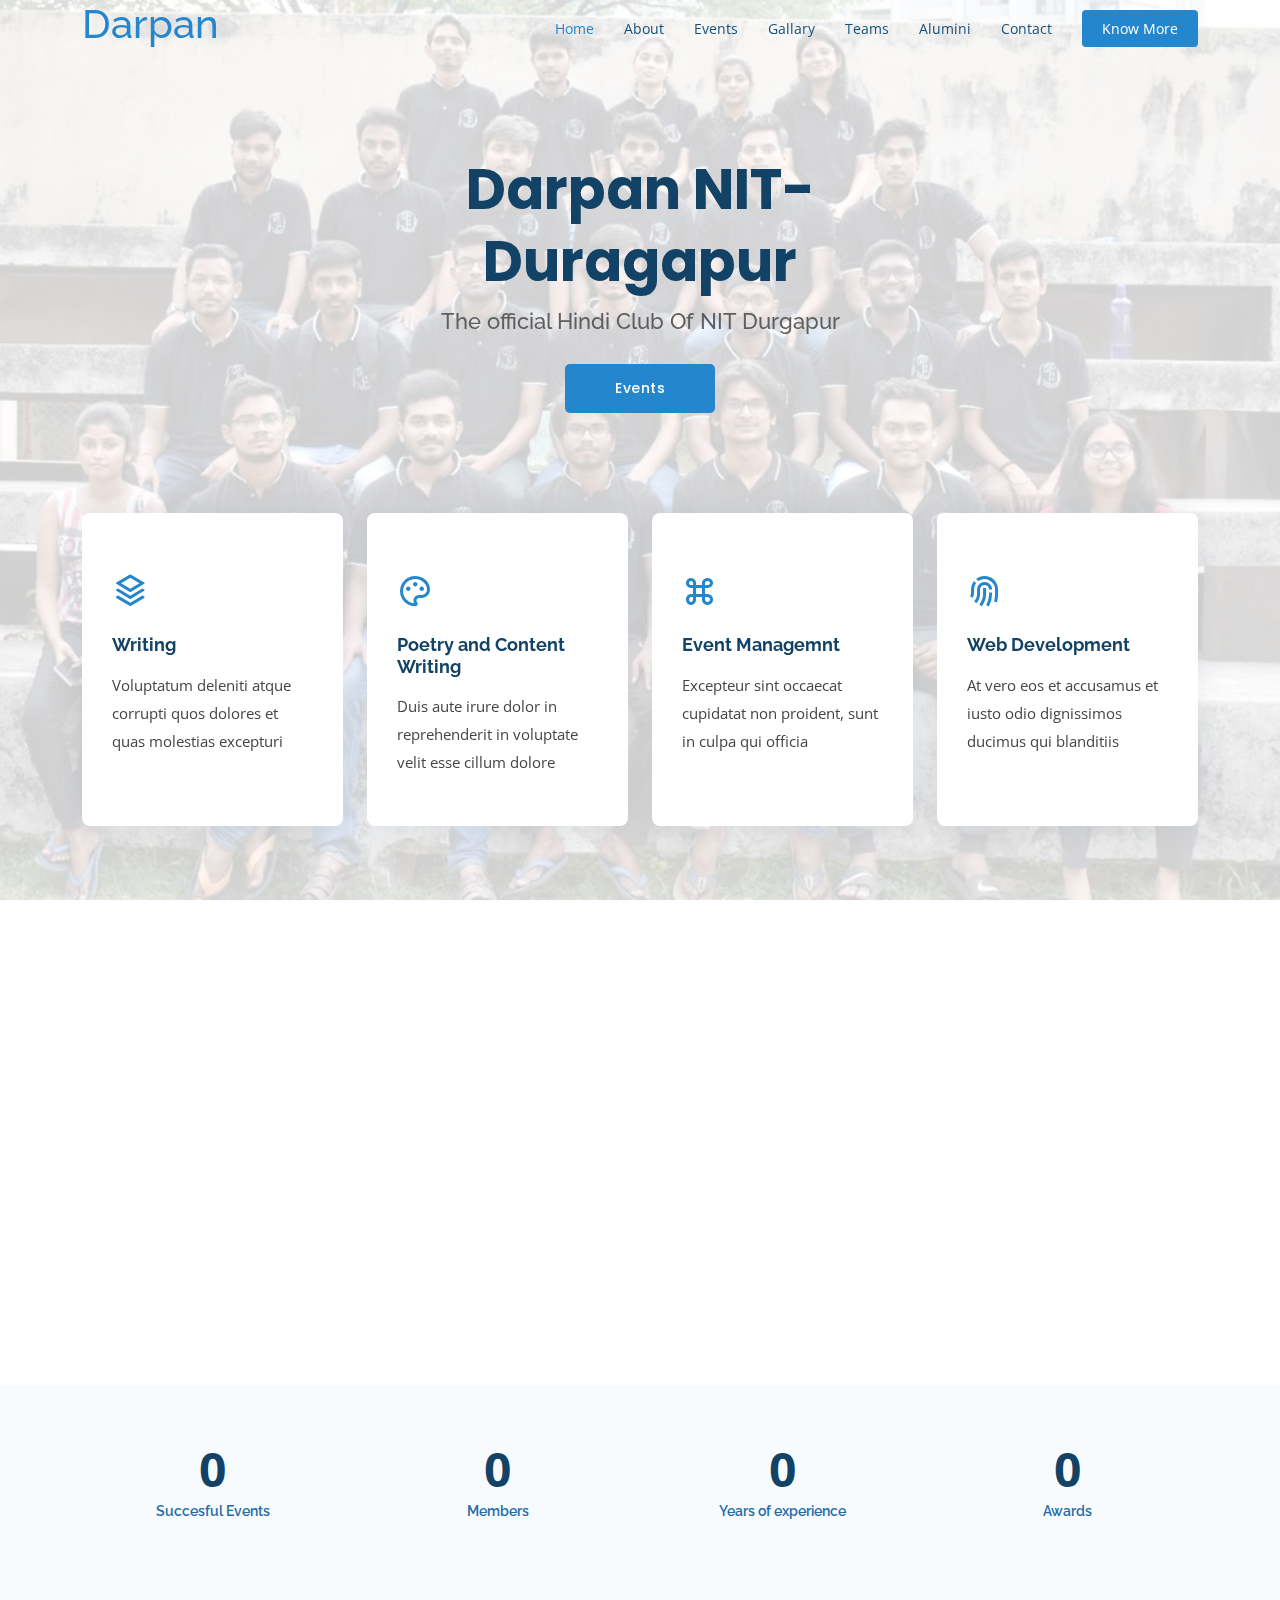
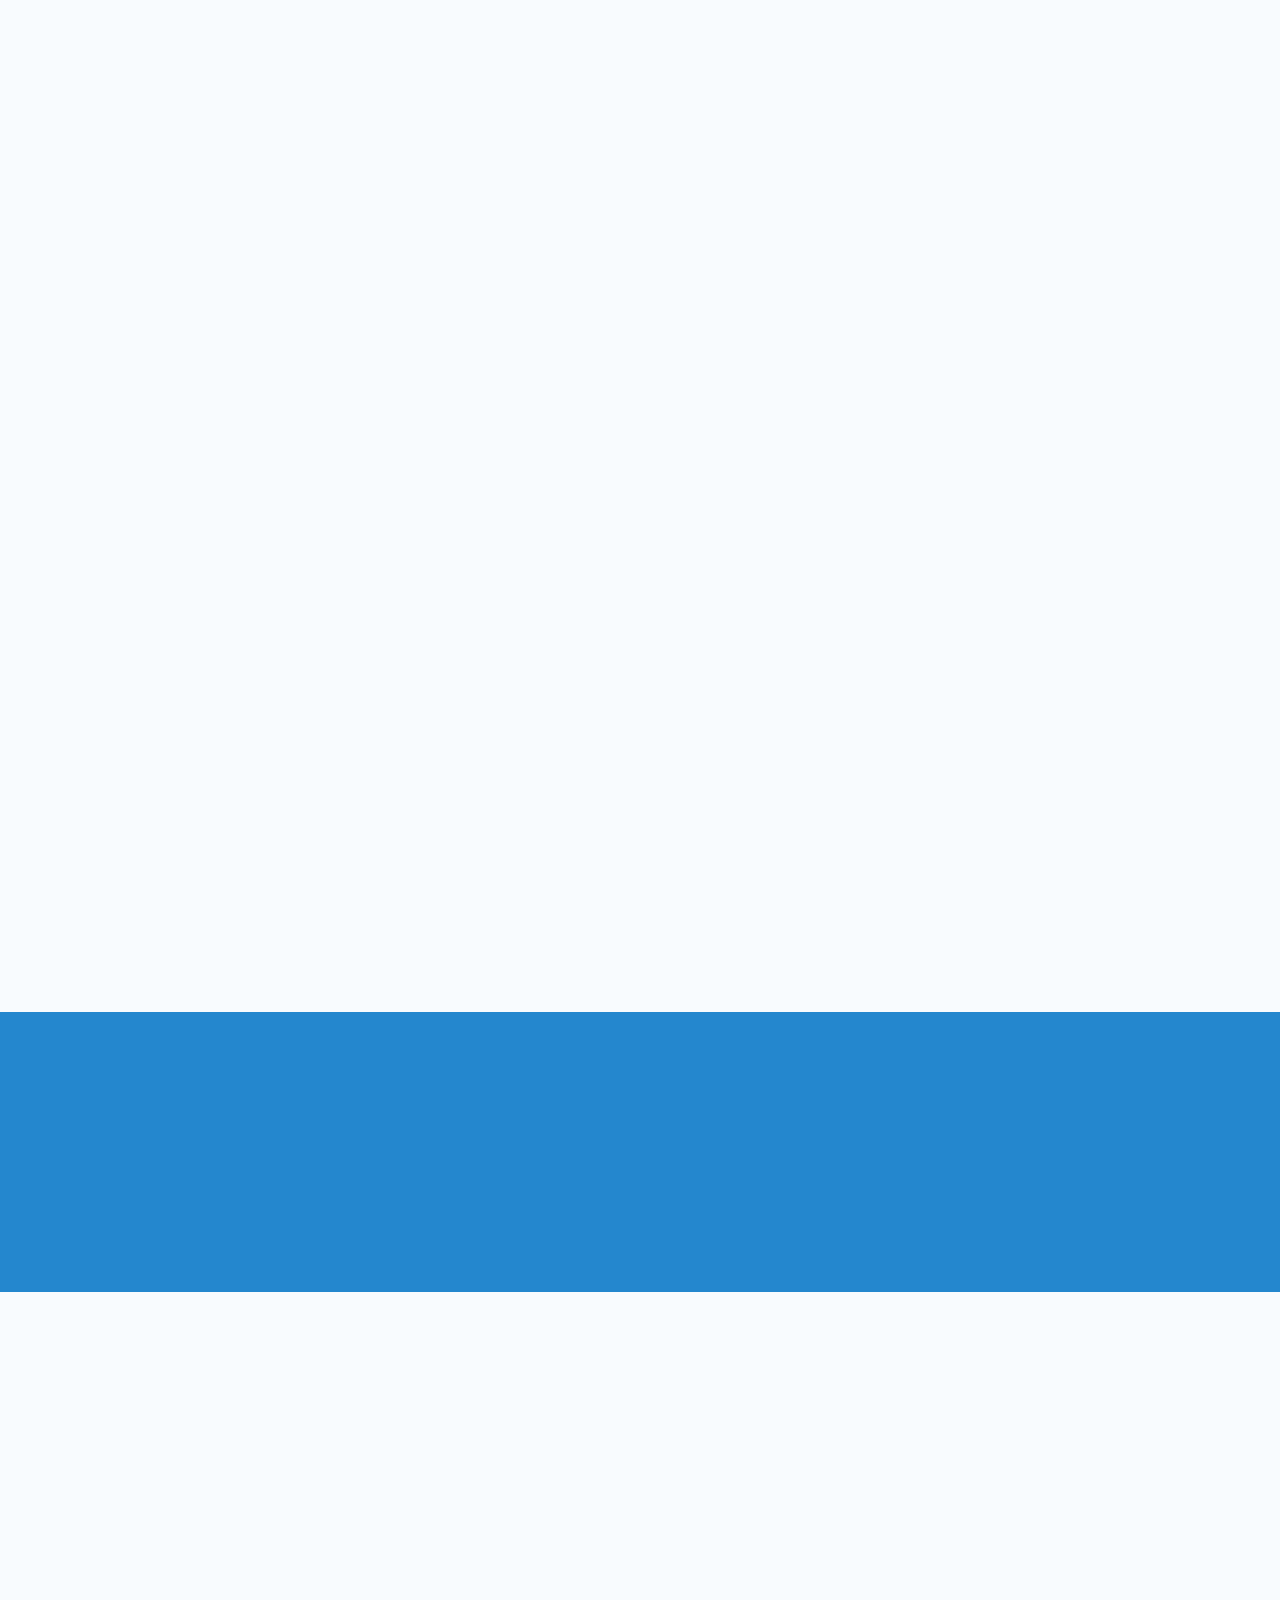
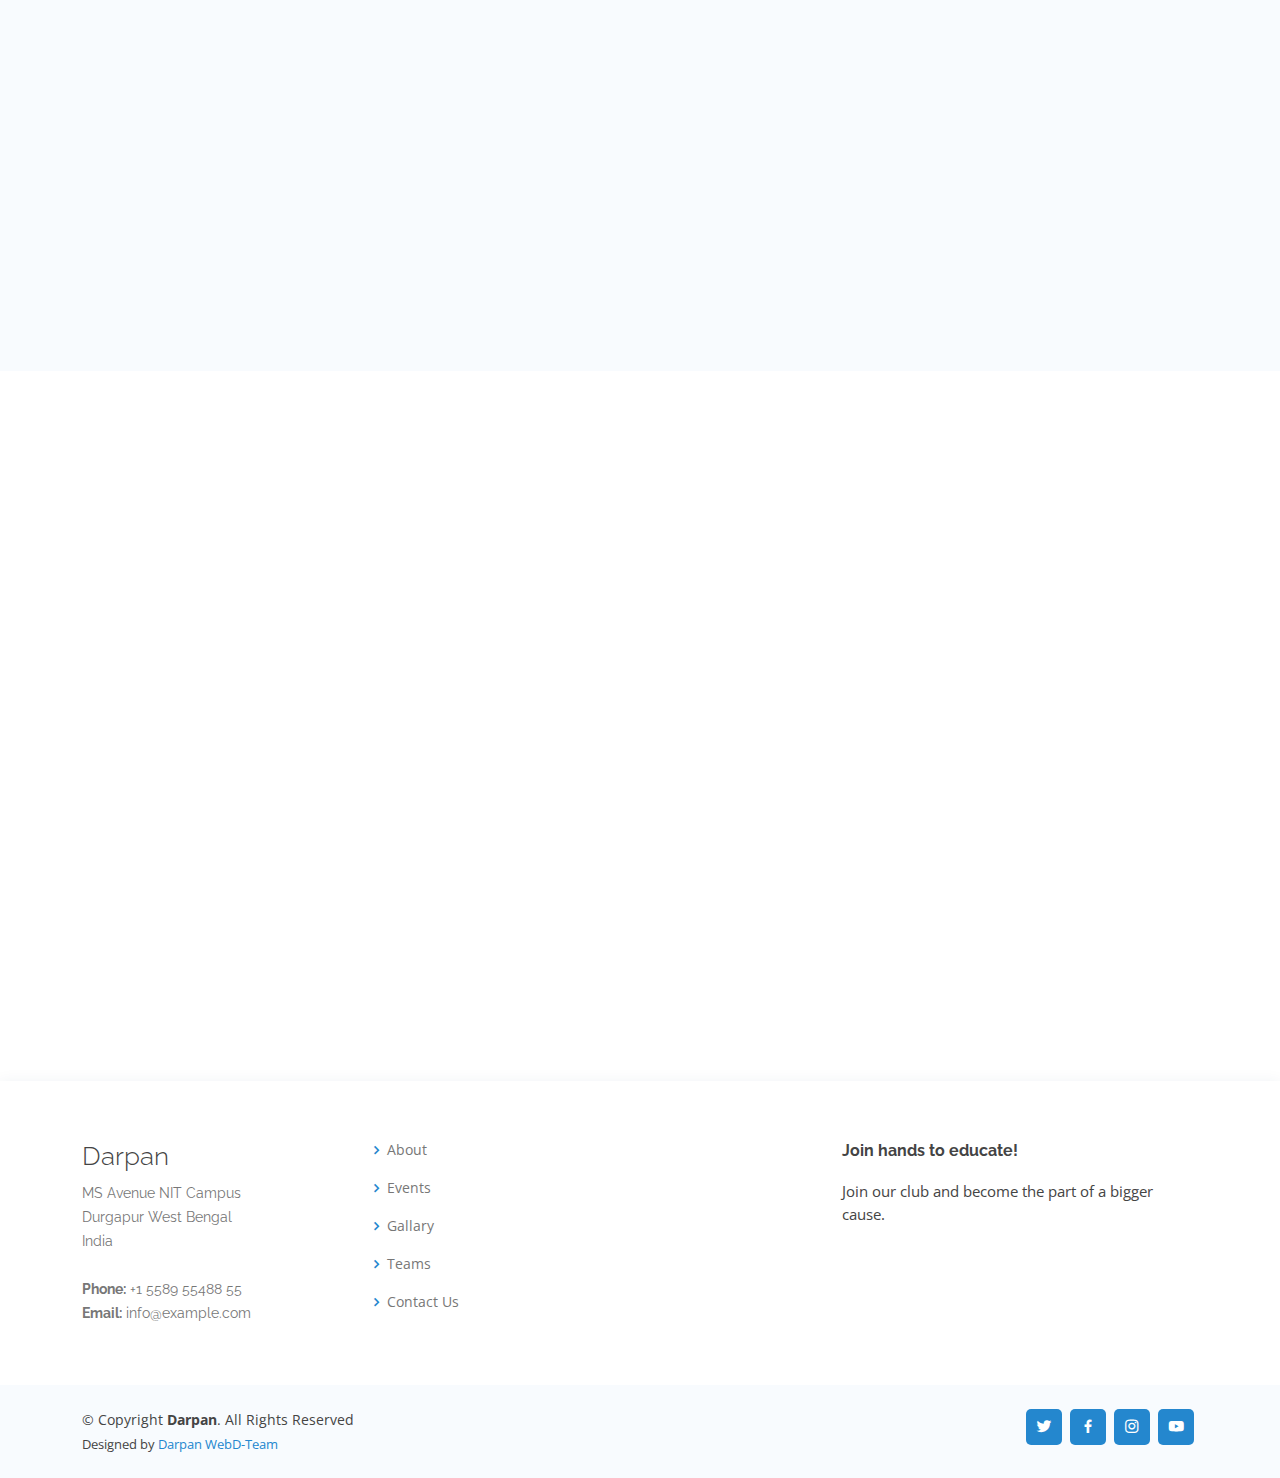
==== commit b6384cb6: "local changes" ====
--- a/index.html
+++ b/index.html
@@ -43,8 +43,9 @@
           <li><a class="nav-link scrollto active" href="#hero">Home</a></li>
           <li><a class="nav-link scrollto" href="#about">About</a></li>
           <li><a class="nav-link scrollto" href="#services">Events</a></li>
-          <li><a class="nav-link scrollto o" href="#portfolio">Gallary</a></li>
-          <li><a class="nav-link scrollto" href="#team">Teams</a></li>
+          <li><a class="nav-link scrollto o" href="gallary.html">Gallary</a></li>
+          <li><a class="nav-link scrollto" href="teams.html">Teams</a></li>
+          <li><a class="nav-link scrollto o" href="alumini.html">Alumini</a></li>
           <!-- <li><a class="nav-link scrollto" href="#pricing">Pricing</a></li> -->
           <!-- <li class="dropdown"><a href="#"><span>Drop Down</span> <i class="bi bi-chevron-down"></i></a>
             <ul>
@@ -325,36 +326,6 @@
     </section><!-- End Sevices Section -->
 
     <!-- ======= Cta Section ======= -->
-    <section id="cta" class="cta">
-      <div class="container" data-aos="zoom-in">
-        <div class="text-center">
-          <h3>Faclty Adviser</h3>
-          <p> Duis aute irure dolor in reprehenderit in voluptate velit esse cillum dolore eu fugiat nulla pariatur. Excepteur sint occaecat cupidatat non proident, sunt in culpa qui officia deserunt mollit anim id est laborum.</p>
-          <div class="">
-            <div class="col-lg-3 col-md-6 d-flex align-items-stretch" data-aos="fade-up" data-aos-delay="100">
-              <div class="member">
-                <div class="member-img">
-                  <img src="assets/img/team/team-1.jpg" class="img-fluid" alt="">
-                  <div class="social">
-                    <a href=""><i class="bi bi-twitter"></i></a>
-                    <a href=""><i class="bi bi-facebook"></i></a>
-                    <a href=""><i class="bi bi-instagram"></i></a>
-                    <a href=""><i class="bi bi-linkedin"></i></a>
-                  </div>
-                </div>
-                <div class="member-info">
-                  <h4>Harsh Shrivastav</h4>
-                  <span>Senior Exicutive Member</span>
-                </div>
-              </div>
-            </div>
-          </div>
-        </div>
-      </div>
-    </section>
-    <!-- End Cta Section -->
-
-    <!-- ======= Cta Section ======= -->
     <!-- <section id="cta" class="cta">
       <div class="container" data-aos="zoom-in">
         <div class="text-center">
@@ -366,699 +337,6 @@
     </section> -->
     <!-- End Cta Section -->
 
-    <!-- ======= Final Year Team Section ======= -->
-    <section id="team" class="team section-bg">
-      <div class="container" data-aos="fade-up">
-
-        <div class="section-title">
-          <h2>Office Bearers</h2>
-          <!-- <p>Magnam dolores commodi suscipit. Necessitatibus eius consequatur ex aliquid fuga eum quidem. Sit sint consectetur velit. Quisquam quos quisquam cupiditate. Et nemo qui impedit suscipit alias ea. Quia fugiat sit in iste officiis commodi quidem hic quas.</p> -->
-        </div>
-
-        <div class="row">
-
-          <div class="col-lg-3 col-md-6 d-flex align-items-stretch" data-aos="fade-up" data-aos-delay="100">
-            <div class="member">
-              <div class="member-img">
-                <img src="assets/img/team/team-1.jpg" class="img-fluid" alt="">
-                <div class="social">
-                  <!-- <a href=""><i class="bi bi-twitter"></i></a> -->
-                  <a href=""><i class="bi bi-facebook"></i></a>
-                  <a href="https://instagram.com/kon_.rahul?igshid=YzgyMTM2MGM="><i class="bi bi-instagram"></i></a>
-                  <a href="https://www.linkedin.com/in/know-rahul"><i class="bi bi-linkedin"></i></a>
-                </div>
-              </div>
-              <div class="member-info">
-                <h4>Rahul Kumar shaw</h4>
-                <span>Presedent</span>
-              </div>
-            </div>
-          </div>
-
-          <div class="col-lg-3 col-md-6 d-flex align-items-stretch" data-aos="fade-up" data-aos-delay="200">
-            <div class="member">
-              <div class="member-img">
-                <img src="assets/img/team/team-2.jpg" class="img-fluid" alt="">
-                <div class="social">
-                  <!-- <a href=""><i class="bi bi-twitter"></i></a> -->
-                  <a href="https://www.facebook.com/profile.php?id=100024539630775"><i class="bi bi-facebook"></i></a>
-                  <a href=" https://instagram.com/attitude__hunter__?igshid=YmMyMTA2M2Y=
-                  "><i class="bi bi-instagram"></i></a>
-                  <a href="https://www.linkedin.com/in/adarsh-pandey-2a56791b2"><i class="bi bi-linkedin"></i></a>
-                </div>
-              </div>
-              <div class="member-info">
-                <h4>Adarsh Pandey</h4>
-                <span>Vice-Presedent</span>
-              </div>
-            </div>
-          </div>
-
-          <div class="col-lg-3 col-md-6 d-flex align-items-stretch" data-aos="fade-up" data-aos-delay="300">
-            <div class="member">
-              <div class="member-img">
-                <img src="assets/img/team/team-3.jpg" class="img-fluid" alt="">
-                <div class="social">
-                  <a href=""><i class="bi bi-twitter"></i></a>
-                  <a href=""><i class="bi bi-facebook"></i></a>
-                  <a href=""><i class="bi bi-instagram"></i></a>
-                  <a href=""><i class="bi bi-linkedin"></i></a>
-                </div>
-              </div>
-              <div class="member-info">
-                <h4>Sandeep Kumar Vaishya</h4>
-                <span>Vice-presedent</span>
-              </div>
-            </div>
-          </div>
-
-          <div class="col-lg-3 col-md-6 d-flex align-items-stretch" data-aos="fade-up" data-aos-delay="400">
-            <div class="member">
-              <div class="member-img">
-                <img src="assets/img/team/team-4.jpg" class="img-fluid" alt="">
-                <div class="social">
-                  <a href=""><i class="bi bi-twitter"></i></a>
-                  <a href=""><i class="bi bi-facebook"></i></a>
-                  <a href=""><i class="bi bi-instagram"></i></a>
-                  <a href=""><i class="bi bi-linkedin"></i></a>
-                </div>
-              </div>
-              <div class="member-info">
-                <h4>Avishek Shaw</h4>
-                <span>General Secretery</span>
-              </div>
-            </div>
-          </div>
-
-        </div>
-
-
-        
-        <div class="row">
-
-          <div class="col-lg-3 col-md-6 d-flex align-items-stretch" data-aos="fade-up" data-aos-delay="100">
-            <div class="member">
-              <div class="member-img">
-                <img src="assets/img/team/team-1.jpg" class="img-fluid" alt="">
-                <div class="social">
-                  <!-- <a href=""><i class="bi bi-twitter"></i></a> -->
-                  <a href="https://www.facebook.com/anand.nagar.716533"><i class="bi bi-facebook"></i></a>
-                  <a href="https://instagram.com/mr.__enjoy?igshid=YzgyMTM2MGM="><i class="bi bi-instagram"></i></a>
-                  <a href="https://www.linkedin.com/in/anand-nagar-160a111aa"><i class="bi bi-linkedin"></i></a>
-                </div>
-              </div>
-              <div class="member-info">
-                <h4>Anand Nagar</h4>
-                <span>Tresurer</span>
-              </div>
-            </div>
-          </div>
-
-          <div class="col-lg-3 col-md-6 d-flex align-items-stretch" data-aos="fade-up" data-aos-delay="200">
-            <div class="member">
-              <div class="member-img">
-                <img src="assets/img/team/team-2.jpg" class="img-fluid" alt="">
-                <div class="social">
-                  <!-- <a href=""><i class="bi bi-twitter"></i></a> -->
-                  <a href=""><i class="bi bi-facebook"></i></a>
-                  <a href="https://www.instagram.com/rishabh_the_kbd/"><i class="bi bi-instagram"></i></a>
-                  <a href="www.linkedin.com/in/rishabh-yadav-99221a1b1"><i class="bi bi-linkedin"></i></a>
-                </div>
-              </div>
-              <div class="member-info">
-                <h4>Rishabh Yadav</h4>
-                <span>Associate General Secretery</span>
-              </div>
-            </div>
-          </div>
-
-          <div class="col-lg-3 col-md-6 d-flex align-items-stretch" data-aos="fade-up" data-aos-delay="300">
-            <div class="member">
-              <div class="member-img">
-                <img src="assets/img/team/team-3.jpg" class="img-fluid" alt="">
-                <div class="social">
-                  <a href=""><i class="bi bi-twitter"></i></a>
-                  <a href=""><i class="bi bi-facebook"></i></a>
-                  <a href=""><i class="bi bi-instagram"></i></a>
-                  <a href=""><i class="bi bi-linkedin"></i></a>
-                </div>
-              </div>
-              <div class="member-info">
-                <h4>Ankit Jaiswal</h4>
-                <span>Convenor</span>
-              </div>
-            </div>
-          </div>
-
-          <div class="col-lg-3 col-md-6 d-flex align-items-stretch" data-aos="fade-up" data-aos-delay="400">
-            <div class="member">
-              <div class="member-img">
-                <img src="assets/img/team/team-4.jpg" class="img-fluid" alt="">
-                <div class="social">
-                  <!-- <a href=""><i class="bi bi-twitter"></i></a> -->
-                  <a href="https://www.facebook.com/amitnitdgp"><i class="bi bi-facebook"></i></a>
-                  <a href=""><i class="bi bi-instagram"></i></a>
-                  <a href="https://www.linkedin.com/in/amit-kumar-sahu-0472531a6"><i class="bi bi-linkedin"></i></a>
-                </div>
-              </div>
-              <div class="member-info">
-                <h4>Amit</h4>
-                <span>Creative Head</span>
-              </div>
-            </div>
-          </div>
-
-        </div>
-
-
-
-        <div class="row d-flex align-items-center justify-content-center">
-
-          <div class="col-lg-3 col-md-6 d-flex align-items-stretch" data-aos="fade-up" data-aos-delay="100">
-            <div class="member">
-              <div class="member-img">
-                <img src="assets/img/team/team-1.jpg" class="img-fluid" alt="">
-                <div class="social">
-                  <a href=""><i class="bi bi-twitter"></i></a>
-                  <a href=""><i class="bi bi-facebook"></i></a>
-                  <a href=""><i class="bi bi-instagram"></i></a>
-                  <a href=""><i class="bi bi-linkedin"></i></a>
-                </div>
-              </div>
-              <div class="member-info">
-                <h4>Sachin</h4>
-                <span>Tech Head</span>
-              </div>
-            </div>
-          </div>
-
-          <div class="col-lg-3 col-md-6 d-flex align-items-stretch" data-aos="fade-up" data-aos-delay="200">
-            <div class="member">
-              <div class="member-img">
-                <img src="assets/img/team/team-2.jpg" class="img-fluid" alt="">
-                <div class="social">
-                  <a href=""><i class="bi bi-twitter"></i></a>
-                  <a href=""><i class="bi bi-facebook"></i></a>
-                  <a href=""><i class="bi bi-instagram"></i></a>
-                  <a href=""><i class="bi bi-linkedin"></i></a>
-                </div>
-              </div>
-              <div class="member-info">
-                <h4>Shubham Raj</h4>
-                <span>Event And Sponsorship Head</span>
-              </div>
-            </div>
-          </div>
-
-        </div>
-
-      </div>
-    </section><!-- End Team Section -->
-
-    <!-- ======= 3rd year Team Section ======= -->
-    <section id="team" class="team section-bg">
-      <div class="container" data-aos="fade-up">
-
-        <div class="section-title">
-          <h2>pre-final years</h2>
-          <!-- <p>Magnam dolores commodi suscipit. Necessitatibus eius consequatur ex aliquid fuga eum quidem. Sit sint consectetur velit. Quisquam quos quisquam cupiditate. Et nemo qui impedit suscipit alias ea. Quia fugiat sit in iste officiis commodi quidem hic quas.</p> -->
-        </div>
-
-        <div class="row">
-
-          <div class="col-lg-3 col-md-6 d-flex align-items-stretch" data-aos="fade-up" data-aos-delay="100">
-            <div class="member">
-              <div class="member-img">
-                <img src="assets/img/team/team-1.jpg" class="img-fluid" alt="">
-                <div class="social">
-                  <a href=""><i class="bi bi-twitter"></i></a>
-                  <a href=""><i class="bi bi-facebook"></i></a>
-                  <a href=""><i class="bi bi-instagram"></i></a>
-                  <a href=""><i class="bi bi-linkedin"></i></a>
-                </div>
-              </div>
-              <div class="member-info">
-                <h4>Harsh Shrivastav</h4>
-                <span>Senior Exicutive Member</span>
-              </div>
-            </div>
-          </div>
-
-          <div class="col-lg-3 col-md-6 d-flex align-items-stretch" data-aos="fade-up" data-aos-delay="200">
-            <div class="member">
-              <div class="member-img">
-                <img src="assets/img/team/team-2.jpg" class="img-fluid" alt="">
-                <div class="social">
-                  <a href=""><i class="bi bi-twitter"></i></a>
-                  <a href=""><i class="bi bi-facebook"></i></a>
-                  <a href=""><i class="bi bi-instagram"></i></a>
-                  <a href=""><i class="bi bi-linkedin"></i></a>
-                </div>
-              </div>
-              <div class="member-info">
-                <h4>Shivendra Singh</h4>
-                <span>Senior Exicutive Member</span>
-              </div>
-            </div>
-          </div>
-
-          <div class="col-lg-3 col-md-6 d-flex align-items-stretch" data-aos="fade-up" data-aos-delay="300">
-            <div class="member">
-              <div class="member-img">
-                <img src="assets/img/team/team-3.jpg" class="img-fluid" alt="">
-                <div class="social">
-                  <a href=""><i class="bi bi-twitter"></i></a>
-                  <a href=""><i class="bi bi-facebook"></i></a>
-                  <a href=""><i class="bi bi-instagram"></i></a>
-                  <a href=""><i class="bi bi-linkedin"></i></a>
-                </div>
-              </div>
-              <div class="member-info">
-                <h4>Abhishek Shingh Silawat</h4>
-                <span>Senior Exicutive Member</span>
-              </div>
-            </div>
-          </div>
-
-          <div class="col-lg-3 col-md-6 d-flex align-items-stretch" data-aos="fade-up" data-aos-delay="400">
-            <div class="member">
-              <div class="member-img">
-                <img src="assets/img/team/team-4.jpg" class="img-fluid" alt="">
-                <div class="social">
-                  <a href=""><i class="bi bi-twitter"></i></a>
-                  <a href=""><i class="bi bi-facebook"></i></a>
-                  <a href=""><i class="bi bi-instagram"></i></a>
-                  <a href=""><i class="bi bi-linkedin"></i></a>
-                </div>
-              </div>
-              <div class="member-info">
-                <h4>Garima singh</h4>
-                <span>Senior Exicutive Member</span>
-              </div>
-            </div>
-          </div>
-
-        </div>
-
-
-        
-        <div class="row">
-
-          <div class="col-lg-3 col-md-6 d-flex align-items-stretch" data-aos="fade-up" data-aos-delay="100">
-            <div class="member">
-              <div class="member-img">
-                <img src="assets/img/team/team-1.jpg" class="img-fluid" alt="">
-                <div class="social">
-                  <a href=""><i class="bi bi-twitter"></i></a>
-                  <a href=""><i class="bi bi-facebook"></i></a>
-                  <a href=""><i class="bi bi-instagram"></i></a>
-                  <a href=""><i class="bi bi-linkedin"></i></a>
-                </div>
-              </div>
-              <div class="member-info">
-                <h4>Ashlesha Upadhyay</h4>
-                <span>Senior Exicutive Member</span>
-              </div>
-            </div>
-          </div>
-
-          <div class="col-lg-3 col-md-6 d-flex align-items-stretch" data-aos="fade-up" data-aos-delay="200">
-            <div class="member">
-              <div class="member-img">
-                <img src="assets/img/team/team-2.jpg" class="img-fluid" alt="">
-                <div class="social">
-                  <a href=""><i class="bi bi-twitter"></i></a>
-                  <a href=""><i class="bi bi-facebook"></i></a>
-                  <a href=""><i class="bi bi-instagram"></i></a>
-                  <a href=""><i class="bi bi-linkedin"></i></a>
-                </div>
-              </div>
-              <div class="member-info">
-                <h4>Nikita Kumari</h4>
-                <span>Senior Exicutive Member</span>
-              </div>
-            </div>
-          </div>
-
-          <div class="col-lg-3 col-md-6 d-flex align-items-stretch" data-aos="fade-up" data-aos-delay="300">
-            <div class="member">
-              <div class="member-img">
-                <img src="assets/img/team/team-3.jpg" class="img-fluid" alt="">
-                <div class="social">
-                  <a href=""><i class="bi bi-twitter"></i></a>
-                  <a href=""><i class="bi bi-facebook"></i></a>
-                  <a href=""><i class="bi bi-instagram"></i></a>
-                  <a href=""><i class="bi bi-linkedin"></i></a>
-                </div>
-              </div>
-              <div class="member-info">
-                <h4>Mayank Mani Tripathi</h4>
-                <span>Senior Exicutive Member</span>
-              </div>
-            </div>
-          </div>
-
-          <div class="col-lg-3 col-md-6 d-flex align-items-stretch" data-aos="fade-up" data-aos-delay="400">
-            <div class="member">
-              <div class="member-img">
-                <img src="assets/img/team/team-4.jpg" class="img-fluid" alt="">
-                <div class="social">
-                  <!-- <a href=""><i class="bi bi-twitter"></i></a> -->
-                  <a href="https://www.facebook.com/profile.php?id=100013513268532&mibextid=ZbWKwL
-                  "><i class="bi bi-facebook"></i></a>
-                  <a href="https://instagram.com/jaiswalsjsandeep?igshid=YzgyMTM2MGM=
-                  "><i class="bi bi-instagram"></i></a>
-                  <a href="https://www.linkedin.com/in/sandeep-jaiswal-3a3216213"><i class="bi bi-linkedin"></i></a>
-                </div>
-              </div>
-              <div class="member-info">
-                <h4>Sandeep Jaiswal</h4>
-                <span>Senior Exicutive Member</span>
-              </div>
-            </div>
-          </div>
-
-        </div>
-
-
-
-        <div class="row d-flex align-items-center justify-content-center">
-
-          <div class="col-lg-3 col-md-6 d-flex align-items-stretch" data-aos="fade-up" data-aos-delay="100">
-            <div class="member">
-              <div class="member-img">
-                <img src="assets/img/team/team-1.jpg" class="img-fluid" alt="">
-                <div class="social">
-                  <a href=""><i class="bi bi-twitter"></i></a>
-                  <a href=""><i class="bi bi-facebook"></i></a>
-                  <a href=""><i class="bi bi-instagram"></i></a>
-                  <a href=""><i class="bi bi-linkedin"></i></a>
-                </div>
-              </div>
-              <div class="member-info">
-                <h4>Adarsh</h4>
-                <span>Senior Exicutive Member</span>
-              </div>
-            </div>
-          </div>
-
-          <div class="col-lg-3 col-md-6 d-flex align-items-stretch" data-aos="fade-up" data-aos-delay="200">
-            <div class="member">
-              <div class="member-img">
-                <img src="assets/img/team/team-2.jpg" class="img-fluid" alt="">
-                <div class="social">
-                  <a href=""><i class="bi bi-twitter"></i></a>
-                  <a href=""><i class="bi bi-facebook"></i></a>
-                  <a href=""><i class="bi bi-instagram"></i></a>
-                  <a href=""><i class="bi bi-linkedin"></i></a>
-                </div>
-              </div>
-              <div class="member-info">
-                <h4>Ankit Kumar Verma</h4>
-                <span>Senior Exicutive Member</span>
-              </div>
-            </div>
-          </div>
-
-        </div>
-
-      </div>
-    </section><!-- End Team Section -->
-
-     <!-- ======= 2nd rear Team Section ======= -->
-     <section id="team" class="team section-bg">
-      <div class="container" data-aos="fade-up">
-
-        <div class="section-title">
-          <h2>second years</h2>
-          <!-- <p>Magnam dolores commodi suscipit. Necessitatibus eius consequatur ex aliquid fuga eum quidem. Sit sint consectetur velit. Quisquam quos quisquam cupiditate. Et nemo qui impedit suscipit alias ea. Quia fugiat sit in iste officiis commodi quidem hic quas.</p> -->
-        </div>
-
-        <div class="row">
-
-          <div class="col-lg-3 col-md-6 d-flex align-items-stretch" data-aos="fade-up" data-aos-delay="100">
-            <div class="member">
-              <div class="member-img">
-                <img src="assets/img/team/team-1.jpg" class="img-fluid" alt="">
-                <div class="social">
-                  <!-- <a href=""><i class="bi bi-twitter"></i></a> -->
-                  <a href="https://www.facebook.com/profile.php?id=100078717529096"><i class="bi bi-facebook"></i></a>
-                  <a href="https://www.instagram.com/p.m._01/"><i class="bi bi-instagram"></i></a>
-                  <a href="https://www.linkedin.com/in/prince-8809b9223/"><i class="bi bi-linkedin"></i></a>
-                </div>
-              </div>
-              <div class="member-info">
-                <h4>Prince Maurya</h4>
-                <span>Junior Executive Member</span>
-              </div>
-            </div>
-          </div>
-
-          <div class="col-lg-3 col-md-6 d-flex align-items-stretch" data-aos="fade-up" data-aos-delay="200">
-            <div class="member">
-              <div class="member-img">
-                <img src="assets/img/team/team-2.jpg" class="img-fluid" alt="">
-                <div class="social">
-                  <a href="https://twitter.com/i_mohit_1610"><i class="bi bi-twitter"></i></a>
-                  <a href="https://www.facebook.com/mohit.aryaa.1"><i class="bi bi-facebook"></i></a>
-                  <a href="https://www.instagram.com/i_m0hit_/"><i class="bi bi-instagram"></i></a>
-                  <a href="https://www.linkedin.com/in/mohit-kumar-1678541b7/"><i class="bi bi-linkedin"></i></a>
-                </div>
-              </div>
-              <div class="member-info">
-                <h4>Mohit kumar</h4>
-                <span>Junior Executive Member</span>
-              </div>
-            </div>
-          </div>
-          
-          <div class="col-lg-3 col-md-6 d-flex align-items-stretch" data-aos="fade-up" data-aos-delay="100">
-            <div class="member">
-              <div class="member-img">
-                <img src="assets/img/team/team-1.jpg" class="img-fluid" alt="">
-                <div class="social">
-                  <!-- <a href=""><i class="bi bi-twitter"></i></a> -->
-                  <a href="https://www.facebook.com/harshraj.singh.3745"><i class="bi bi-facebook"></i></a>
-                  <a href="https://www.instagram.com/harshrajsingh2027/"><i class="bi bi-instagram"></i></a>
-                  <a href="https://www.linkedin.com/in/harsh-raj-singh-a46196204/"><i class="bi bi-linkedin"></i></a>
-                </div>
-              </div>
-              <div class="member-info">
-                <h4>Harsh Raj Singh</h4>
-                <span>Junior Executive Member</span>
-              </div>
-            </div>
-          </div>
-
-          <div class="col-lg-3 col-md-6 d-flex align-items-stretch" data-aos="fade-up" data-aos-delay="400">
-            <div class="member">
-              <div class="member-img">
-                <img src="assets/img/team/team-4.jpg" class="img-fluid" alt="">
-                <div class="social">
-                  <!-- <a href=""><i class="bi bi-twitter"></i></a> -->
-                  <a href="https://www.facebook.com/avhinaw.baranwal"><i class="bi bi-facebook"></i></a>
-                  <a href="https://instagram.com/avinaw20?igshid=YzgyMTM2MGM=
-                  "><i class="bi bi-instagram"></i></a>
-                  <a href="https://www.linkedin.com/in/abhinav-baranwal-a5831b223"><i class="bi bi-linkedin"></i></a>
-                </div>
-              </div>
-              <div class="member-info">
-                <h4>Abhinav Baranwal</h4>
-                <span>Junior Executive Member</span>
-              </div>
-            </div>
-          </div>
-
-        </div>
-
-
-        
-        <div class="row">
-
-          <div class="col-lg-3 col-md-6 d-flex align-items-stretch" data-aos="fade-up" data-aos-delay="100">
-            <div class="member">
-              <div class="member-img">
-                <img src="assets/img/team/team-1.jpg" class="img-fluid" alt="">
-                <div class="social">
-                  <a href=""><i class="bi bi-twitter"></i></a>
-                  <a href=""><i class="bi bi-facebook"></i></a>
-                  <a href=""><i class="bi bi-instagram"></i></a>
-                  <a href=""><i class="bi bi-linkedin"></i></a>
-                </div>
-              </div>
-              <div class="member-info">
-                <h4>Sunidhi Mishra</h4>
-                <span>Junior Executive Member</span>
-              </div>
-            </div>
-          </div>
-
-          <div class="col-lg-3 col-md-6 d-flex align-items-stretch" data-aos="fade-up" data-aos-delay="200">
-            <div class="member">
-              <div class="member-img">
-                <img src="assets/img/team/team-2.jpg" class="img-fluid" alt="">
-                <div class="social">
-                  <!-- <a href=""><i class="bi bi-twitter"></i></a> -->
-                  <a href="
-                  https://www.facebook.com/profile.php?id=100075309281987"><i class="bi bi-facebook"></i></a>
-                  <a href="https://instagram.com/shekhar.shashank21?igshid=NDk5N2NlZjQ="><i class="bi bi-instagram"></i></a>
-                  <a href="
-                  https://www.linkedin.com/in/shashank-shekhar-tiwari-406534226"><i class="bi bi-linkedin"></i></a>
-                </div>
-              </div>
-              <div class="member-info">
-                <h4>Shashank Shekhar Tiwari</h4>
-                <span>Junior Executive Member</span>
-              </div>
-            </div>
-          </div>
-
-          <div class="col-lg-3 col-md-6 d-flex align-items-stretch" data-aos="fade-up" data-aos-delay="300">
-            <div class="member">
-              <div class="member-img">
-                <img src="assets/img/team/team-3.jpg" class="img-fluid" alt="">
-                <div class="social">
-                  <!-- <a href=""><i class="bi bi-twitter"></i></a> -->
-                  <a href="https://www.facebook.com/bhuraram.kumawat.894"><i class="bi bi-facebook"></i></a>
-                  <a href="https://www.instagram.com/kumawat_brp894/"><i class="bi bi-instagram"></i></a>
-                  <a href="https://www.linkedin.com/in/bhura-ram-9366831a5/"><i class="bi bi-linkedin"></i></a>
-                </div>
-              </div>
-              <div class="member-info">
-                <h4>Bhura Ram</h4>
-                <span>Junior Executive Member</span>
-              </div>
-            </div>
-          </div>
-
-          <div class="col-lg-3 col-md-6 d-flex align-items-stretch" data-aos="fade-up" data-aos-delay="400">
-            <div class="member">
-              <div class="member-img">
-                <img src="assets/img/team/team-4.jpg" class="img-fluid" alt="">
-                <div class="social">
-                  <a href=""><i class="bi bi-twitter"></i></a>
-                  <a href=""><i class="bi bi-facebook"></i></a>
-                  <a href=""><i class="bi bi-instagram"></i></a>
-                  <a href=""><i class="bi bi-linkedin"></i></a>
-                </div>
-              </div>
-              <div class="member-info">
-                <h4>Divyanshu Chaturvedi</h4>
-                <span>Junior Executive Member</span>
-              </div>
-            </div>
-          </div>
-
-        </div>
-
-        <div class="row d-flex align-items-center justify-content-center">
-
-          <div class="col-lg-3 col-md-6 d-flex align-items-stretch" data-aos="fade-up" data-aos-delay="200">
-            <div class="member">
-              <div class="member-img">
-                <img src="assets/img/team/team-2.jpg" class="img-fluid" alt="">
-                <div class="social">
-                  <a href=""><i class="bi bi-twitter"></i></a>
-                  <a href=""><i class="bi bi-facebook"></i></a>
-                  <a href=""><i class="bi bi-instagram"></i></a>
-                  <a href=""><i class="bi bi-linkedin"></i></a>
-                </div>
-              </div>
-              <div class="member-info">
-                <h4>Yuvraj</h4>
-                <span>Junior Executive Member</span>
-              </div>
-            </div>
-          </div>
-
-        </div>
-
-      </div>
-    </section><!-- End Team Section -->
-
-        <!-- ======= Testimonials Section ======= -->
-        <section id="testimonials" class="testimonials">
-          <div class="container" data-aos="fade-up">
-    
-            <div class="section-title">
-              <h2>Succssfull Alumini</h2>
-              <!-- <p>Magnam dolores commodi suscipit. Necessitatibus eius consequatur ex aliquid fuga eum quidem. Sit sint consectetur velit. Quisquam quos quisquam cupiditate. Et nemo qui impedit suscipit alias ea. Quia fugiat sit in iste officiis commodi quidem hic quas.</p> -->
-            </div>
-    
-            <div class="testimonials-slider swiper" data-aos="fade-up" data-aos-delay="100">
-              <div class="swiper-wrapper">
-    
-                <div class="swiper-slide">
-                  <div class="testimonial-item">
-                    <p>
-                      <i class="bx bxs-quote-alt-left quote-icon-left"></i>
-                      For the target group, the result is worth taking care of until the airline takes over. The accusers, however, need that, and need some discipline. Some faintness, but always a smile.
-                      <i class="bx bxs-quote-alt-right quote-icon-right"></i>
-                    </p>
-                    <img src="assets/img/testimonials/testimonials-1.jpg" class="testimonial-img" alt="">
-                    <h3>Saul Goodman</h3>
-                    <h4>Ceo &amp; Founder</h4>
-                  </div>
-                </div><!-- End testimonial item -->
-    
-                <div class="swiper-slide">
-                  <div class="testimonial-item">
-                    <p>
-                      <i class="bx bxs-quote-alt-left quote-icon-left"></i>
-                      Export time, however, I was for the evils of the evils that I was going to be angry with the effort that I was going to be the one who was the one who was going to be the one who wanted to be.
-                      <i class="bx bxs-quote-alt-right quote-icon-right"></i>
-                    </p>
-                    <img src="assets/img/testimonials/testimonials-2.jpg" class="testimonial-img" alt="">
-                    <h3>Sara Wilsson</h3>
-                    <h4>Designer</h4>
-                  </div>
-                </div><!-- End testimonial item -->
-    
-                <div class="swiper-slide">
-                  <div class="testimonial-item">
-                    <p>
-                      <i class="bx bxs-quote-alt-left quote-icon-left"></i>
-                      For if I did not export a hair from your house, which are great, none of which I would bring to your house for a short time, I would have been my home, or I would have been the smallest.
-                      <i class="bx bxs-quote-alt-right quote-icon-right"></i>
-                    </p>
-                    <img src="assets/img/testimonials/testimonials-3.jpg" class="testimonial-img" alt="">
-                    <h3>Jena Karlis</h3>
-                    <h4>Store Owner</h4>
-                  </div>
-                </div><!-- End testimonial item -->
-    
-                <div class="swiper-slide">
-                  <div class="testimonial-item">
-                    <p>
-                      <i class="bx bxs-quote-alt-left quote-icon-left"></i>
-                      For I was fleeing from the pain of pain, there is no fault in the export of many.
-                      <i class="bx bxs-quote-alt-right quote-icon-right"></i>
-                    </p>
-                    <img src="assets/img/testimonials/testimonials-4.jpg" class="testimonial-img" alt="">
-                    <h3>Matt Brandon</h3>
-                    <h4>Freelancer</h4>
-                  </div>
-                </div><!-- End testimonial item -->
-    
-                <div class="swiper-slide">
-                  <div class="testimonial-item">
-                    <p>
-                      <i class="bx bxs-quote-alt-left quote-icon-left"></i>
-                      Who are some of them whom I will read?
-                      <i class="bx bxs-quote-alt-right quote-icon-right"></i>
-                    </p>
-                    <img src="assets/img/testimonials/testimonials-5.jpg" class="testimonial-img" alt="">
-                    <h3>John Larson</h3>
-                    <h4>Entrepreneur</h4>
-                  </div>
-                </div><!-- End testimonial item -->
-    
-              </div>
-              <div class="swiper-pagination"></div>
-            </div>
-    
-          </div>
-        </section><!-- End Testimonials Section -->
 
         <!-- ======= Cta Section ======= -->
     <section id="cta" class="cta">
@@ -1071,158 +349,6 @@
       </div>
     </section><!-- End Cta Section -->
 
-    <!-- ======= Portfolio Section ======= -->
-    <section id="portfolio" class="portfolio">
-      <div class="container" data-aos="fade-up">
-
-        <div class="section-title">
-          <h2>Gallary</h2>
-          <p>We are not only indulged in promoting Hindi and having work all the time. Get introduced to some glimpses of our events, parties and hangout pictures.</p>
-        </div>
-
-        <div class="row" data-aos="fade-up" data-aos-delay="150">
-          <div class="col-lg-12 d-flex justify-content-center">
-            <!-- <ul id="portfolio-flters">
-              <li data-filter="*" class="filter-active">All</li>
-              <li data-filter=".filter-app">Events</li>
-              <li data-filter=".filter-card">Work pictures</li>
-              <li data-filter=".filter-web">Parties</li>
-            </ul> -->
-          </div>
-        </div>
-
-        <div class="row portfolio-container" data-aos="fade-up" data-aos-delay="300">
-
-          <div class="col-lg-4 col-md-6 portfolio-item filter-app">
-            <div class="portfolio-wrap">
-              <img src="assets/img/portfolio/portfolio-1.jpg" class="img-fluid" alt="">
-              <div class="portfolio-info">
-                <!-- <h4>App 1</h4> -->
-                <p>App</p>
-                <div class="portfolio-links">
-                  <a href="assets/img/portfolio/portfolio-1.jpg" data-gallery="portfolioGallery" class="portfolio-lightbox" title="App 1"><i class="bx bx-plus"></i></a>
-                  <!-- <a href="portfolio-details.html" title="More Details"><i class="bx bx-link"></i></a> -->
-                </div>
-              </div>
-            </div>
-          </div>
-
-          <div class="col-lg-4 col-md-6 portfolio-item filter-web">
-            <div class="portfolio-wrap">
-              <img src="assets/img/portfolio/portfolio-2.jpg" class="img-fluid" alt="">
-              <div class="portfolio-info">
-                <!-- <h4>Web 3</h4> -->
-                <p>Web</p>
-                <div class="portfolio-links">
-                  <a href="assets/img/portfolio/portfolio-2.jpg" data-gallery="portfolioGallery" class="portfolio-lightbox" title="Web 3"><i class="bx bx-plus"></i></a>
-                  <!-- <a href="portfolio-details.html" title="More Details"><i class="bx bx-link"></i></a> -->
-                </div>
-              </div>
-            </div>
-          </div>
-
-          <div class="col-lg-4 col-md-6 portfolio-item filter-app">
-            <div class="portfolio-wrap">
-              <img src="assets/img/portfolio/portfolio-3.jpg" class="img-fluid" alt="">
-              <div class="portfolio-info">
-                <!-- <h4>App 2</h4> -->
-                <p>App</p>
-                <div class="portfolio-links">
-                  <a href="assets/img/portfolio/portfolio-3.jpg" data-gallery="portfolioGallery" class="portfolio-lightbox" title="App 2"><i class="bx bx-plus"></i></a>
-                  <!-- <a href="portfolio-details.html" title="More Details"><i class="bx bx-link"></i></a> -->
-                </div>
-              </div>
-            </div>
-          </div>
-
-          <div class="col-lg-4 col-md-6 portfolio-item filter-card">
-            <div class="portfolio-wrap">
-              <img src="assets/img/portfolio/portfolio-4.jpg" class="img-fluid" alt="">
-              <div class="portfolio-info">
-                <!-- <h4>Card 2</h4> -->
-                <p>Card</p>
-                <div class="portfolio-links">
-                  <a href="assets/img/portfolio/portfolio-4.jpg" data-gallery="portfolioGallery" class="portfolio-lightbox" title="Card 2"><i class="bx bx-plus"></i></a>
-                  <!-- <a href="portfolio-details.html" title="More Details"><i class="bx bx-link"></i></a> -->
-                </div>
-              </div>
-            </div>
-          </div>
-
-          <div class="col-lg-4 col-md-6 portfolio-item filter-web">
-            <div class="portfolio-wrap">
-              <img src="assets/img/portfolio/portfolio-5.jpg" class="img-fluid" alt="">
-              <div class="portfolio-info">
-                <!-- <h4>Web 2</h4> -->
-                <p>Web</p>
-                <div class="portfolio-links">
-                  <a href="assets/img/portfolio/portfolio-5.jpg" data-gallery="portfolioGallery" class="portfolio-lightbox" title="Web 2"><i class="bx bx-plus"></i></a>
-                  <!-- <a href="portfolio-details.html" title="More Details"><i class="bx bx-link"></i></a> -->
-                </div>
-              </div>
-            </div>
-          </div>
-
-          <div class="col-lg-4 col-md-6 portfolio-item filter-app">
-            <div class="portfolio-wrap">
-              <img src="assets/img/portfolio/portfolio-6.jpg" class="img-fluid" alt="">
-              <div class="portfolio-info">
-                <!-- <h4>App 3</h4> -->
-                <p>App</p>
-                <div class="portfolio-links">
-                  <a href="assets/img/portfolio/portfolio-6.jpg" data-gallery="portfolioGallery" class="portfolio-lightbox" title="App 3"><i class="bx bx-plus"></i></a>
-                  <!-- <a href="portfolio-details.html" title="More Details"><i class="bx bx-link"></i></a> -->
-                </div>
-              </div>
-            </div>
-          </div>
-
-          <div class="col-lg-4 col-md-6 portfolio-item filter-card">
-            <div class="portfolio-wrap">
-              <img src="assets/img/portfolio/portfolio-7.jpg" class="img-fluid" alt="">
-              <div class="portfolio-info">
-                <!-- <h4>Card 1</h4> -->
-                <p>Card</p>
-                <div class="portfolio-links">
-                  <a href="assets/img/portfolio/portfolio-7.jpg" data-gallery="portfolioGallery" class="portfolio-lightbox" title="Card 1"><i class="bx bx-plus"></i></a>
-                  <!-- <a href="portfolio-details.html" title="More Details"><i class="bx bx-link"></i></a> -->
-                </div>
-              </div>
-            </div>
-          </div>
-
-          <div class="col-lg-4 col-md-6 portfolio-item filter-card">
-            <div class="portfolio-wrap">
-              <img src="assets/img/portfolio/portfolio-8.jpg" class="img-fluid" alt="">
-              <div class="portfolio-info">
-                <!-- <h4>Card 3</h4> -->
-                <p>Card</p>
-                <div class="portfolio-links">
-                  <a href="assets/img/portfolio/portfolio-8.jpg" data-gallery="portfolioGallery" class="portfolio-lightbox" title="Card 3"><i class="bx bx-plus"></i></a>
-                  <!-- <a href="portfolio-details.html" title="More Details"><i class="bx bx-link"></i></a> -->
-                </div>
-              </div>
-            </div>
-          </div>
-
-          <div class="col-lg-4 col-md-6 portfolio-item filter-web">
-            <div class="portfolio-wrap">
-              <img src="assets/img/portfolio/portfolio-9.jpg" class="img-fluid" alt="">
-              <div class="portfolio-info">
-                <!-- <h4>Web 3</h4> -->
-                <p>Web</p>
-                <div class="portfolio-links">
-                  <a href="assets/img/portfolio/portfolio-9.jpg" data-gallery="portfolioGallery" class="portfolio-lightbox" title="Web 3"><i class="bx bx-plus"></i></a>
-                  <!-- <a href="portfolio-details.html" title="More Details"><i class="bx bx-link"></i></a> -->
-                </div>
-              </div>
-            </div>
-          </div>
-
-        </div>
-
-      </div>
-    </section><!-- End Portfolio Section -->
 
     <!-- ======= Frequently Asked Questions Section ======= -->
     <section id="faq" class="faq section-bg">
